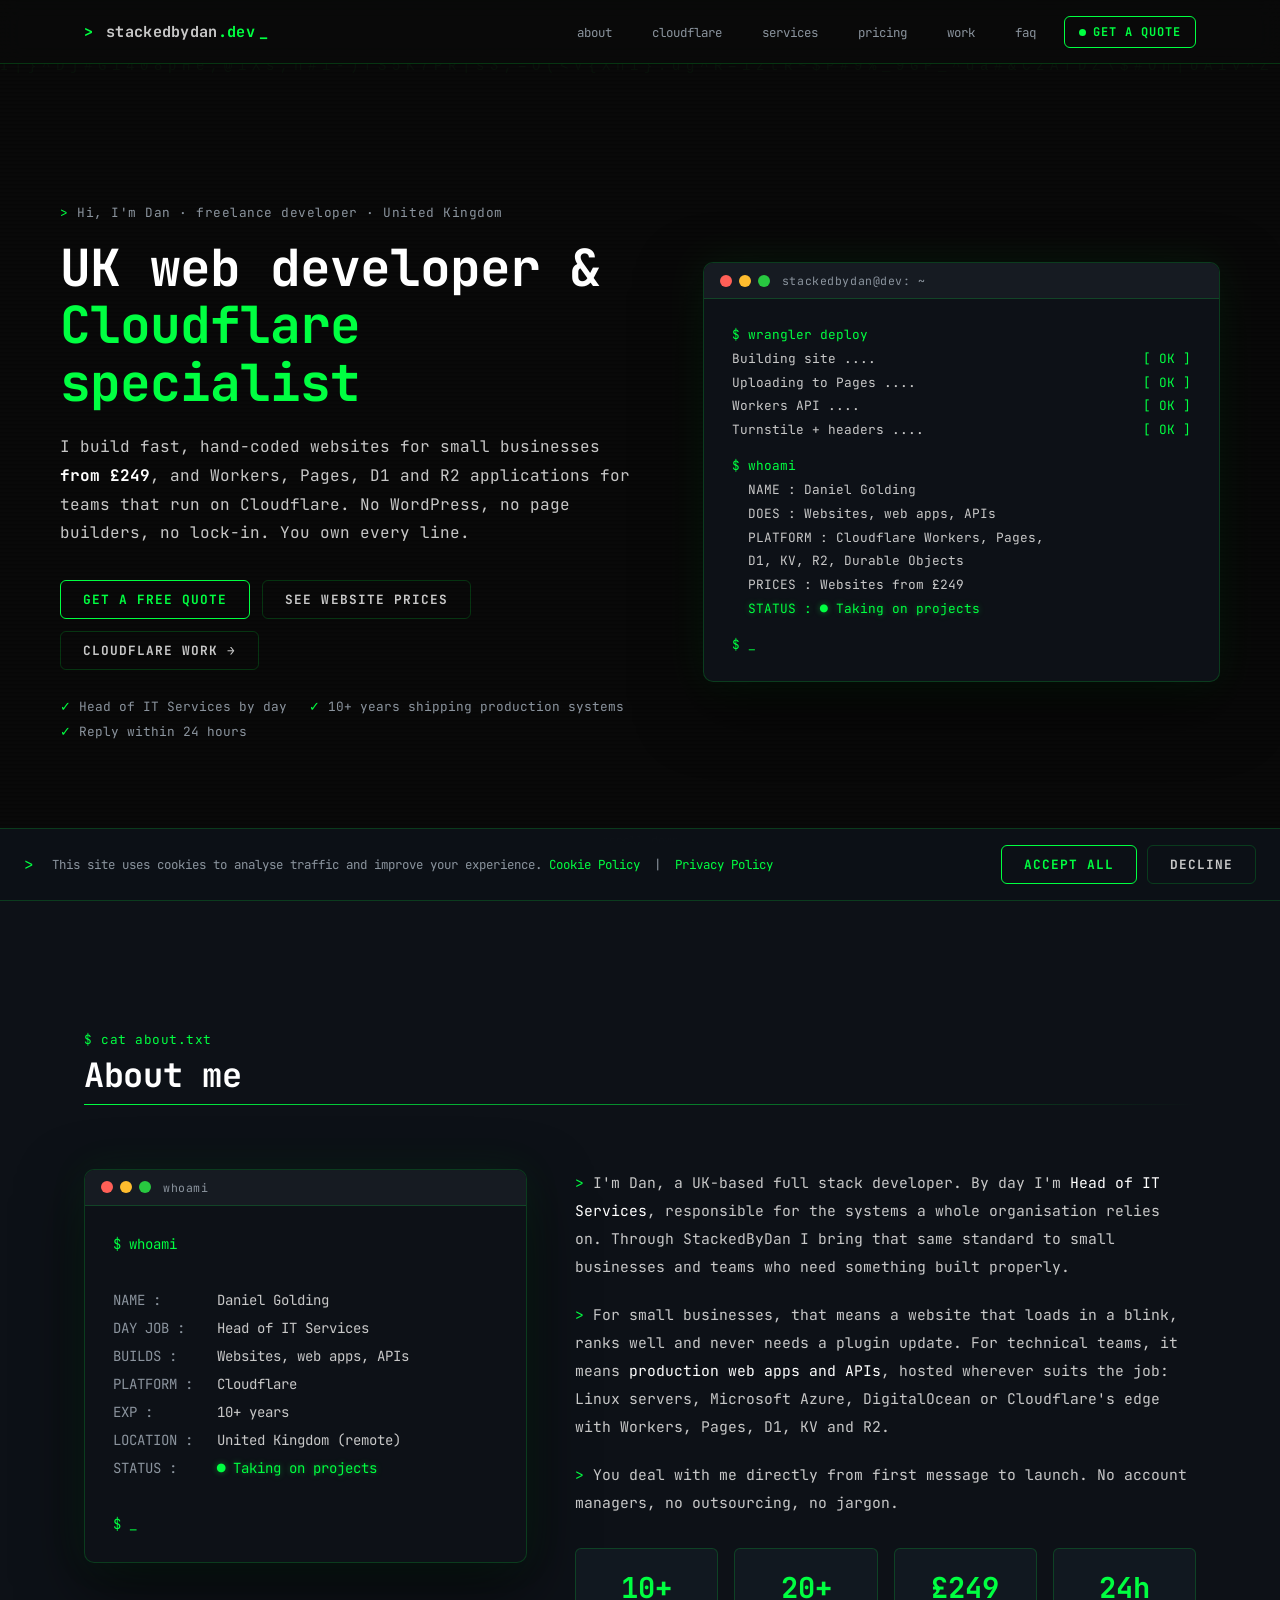
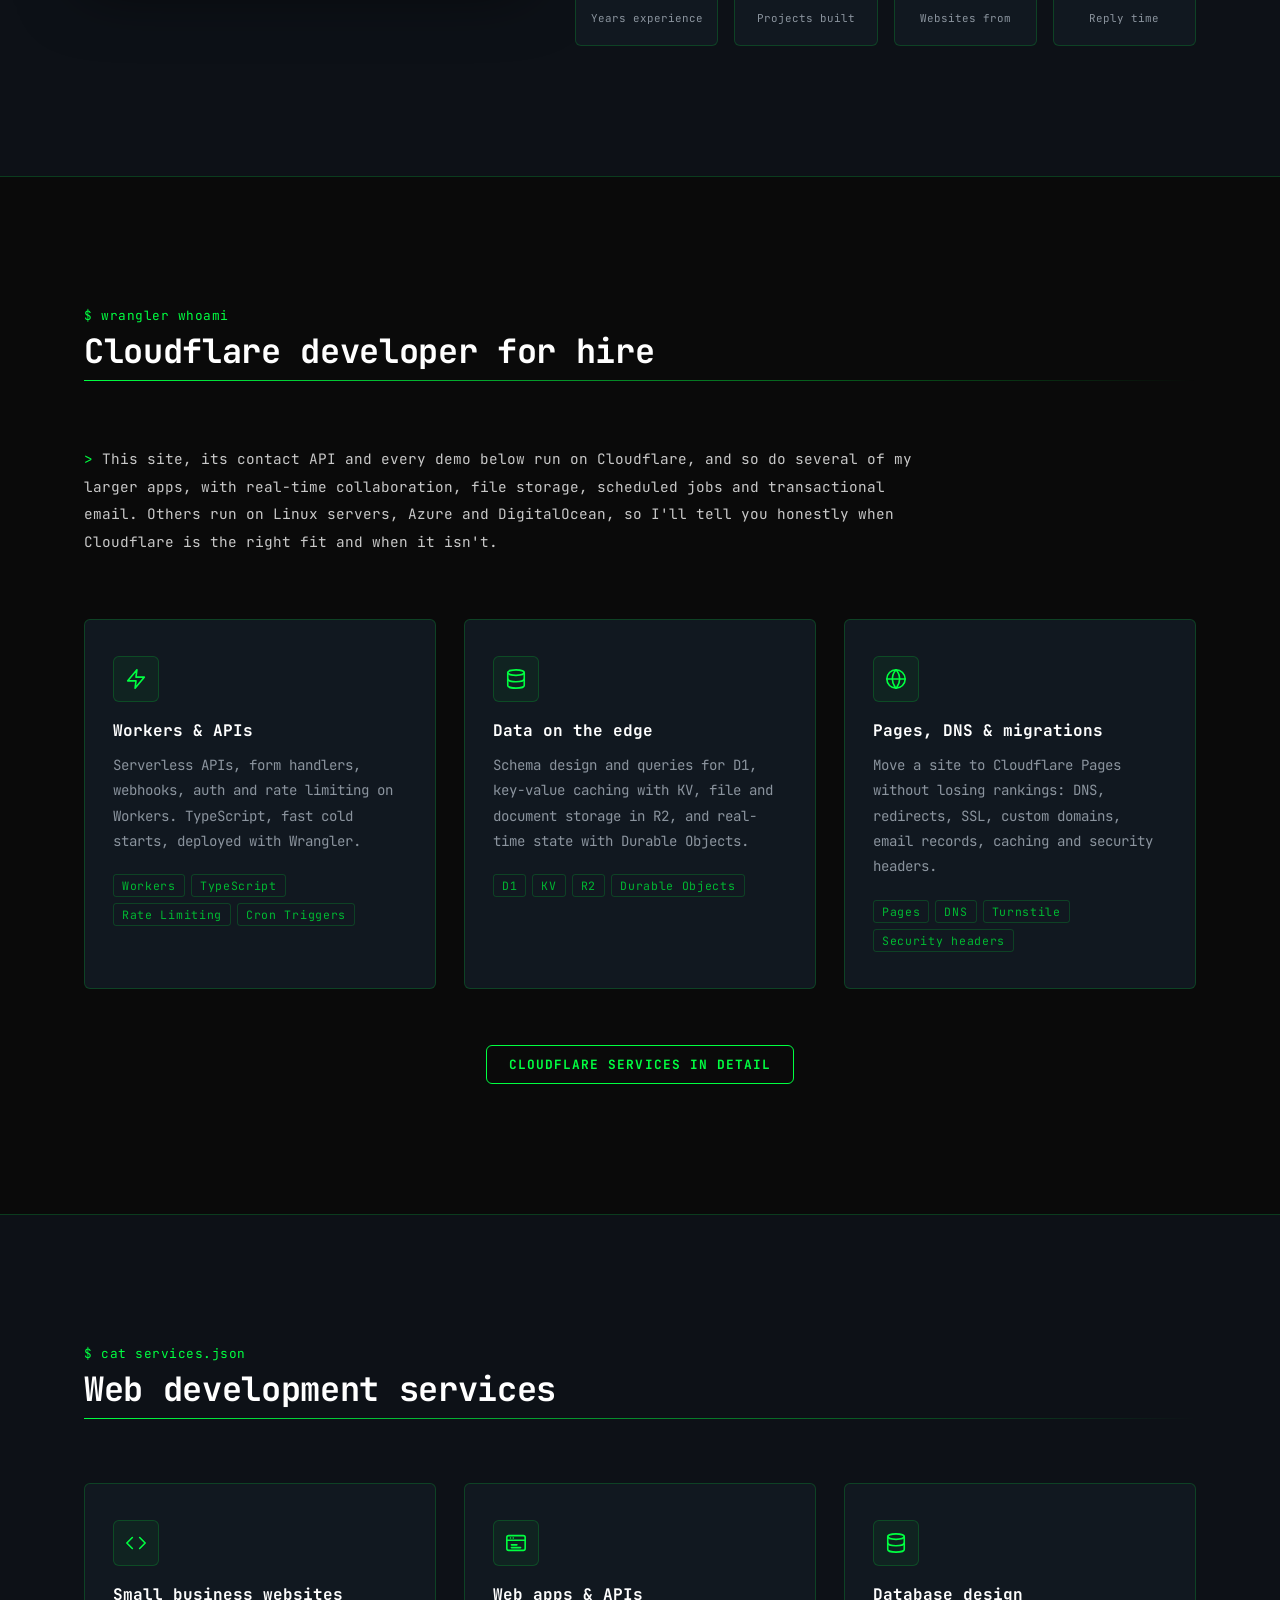
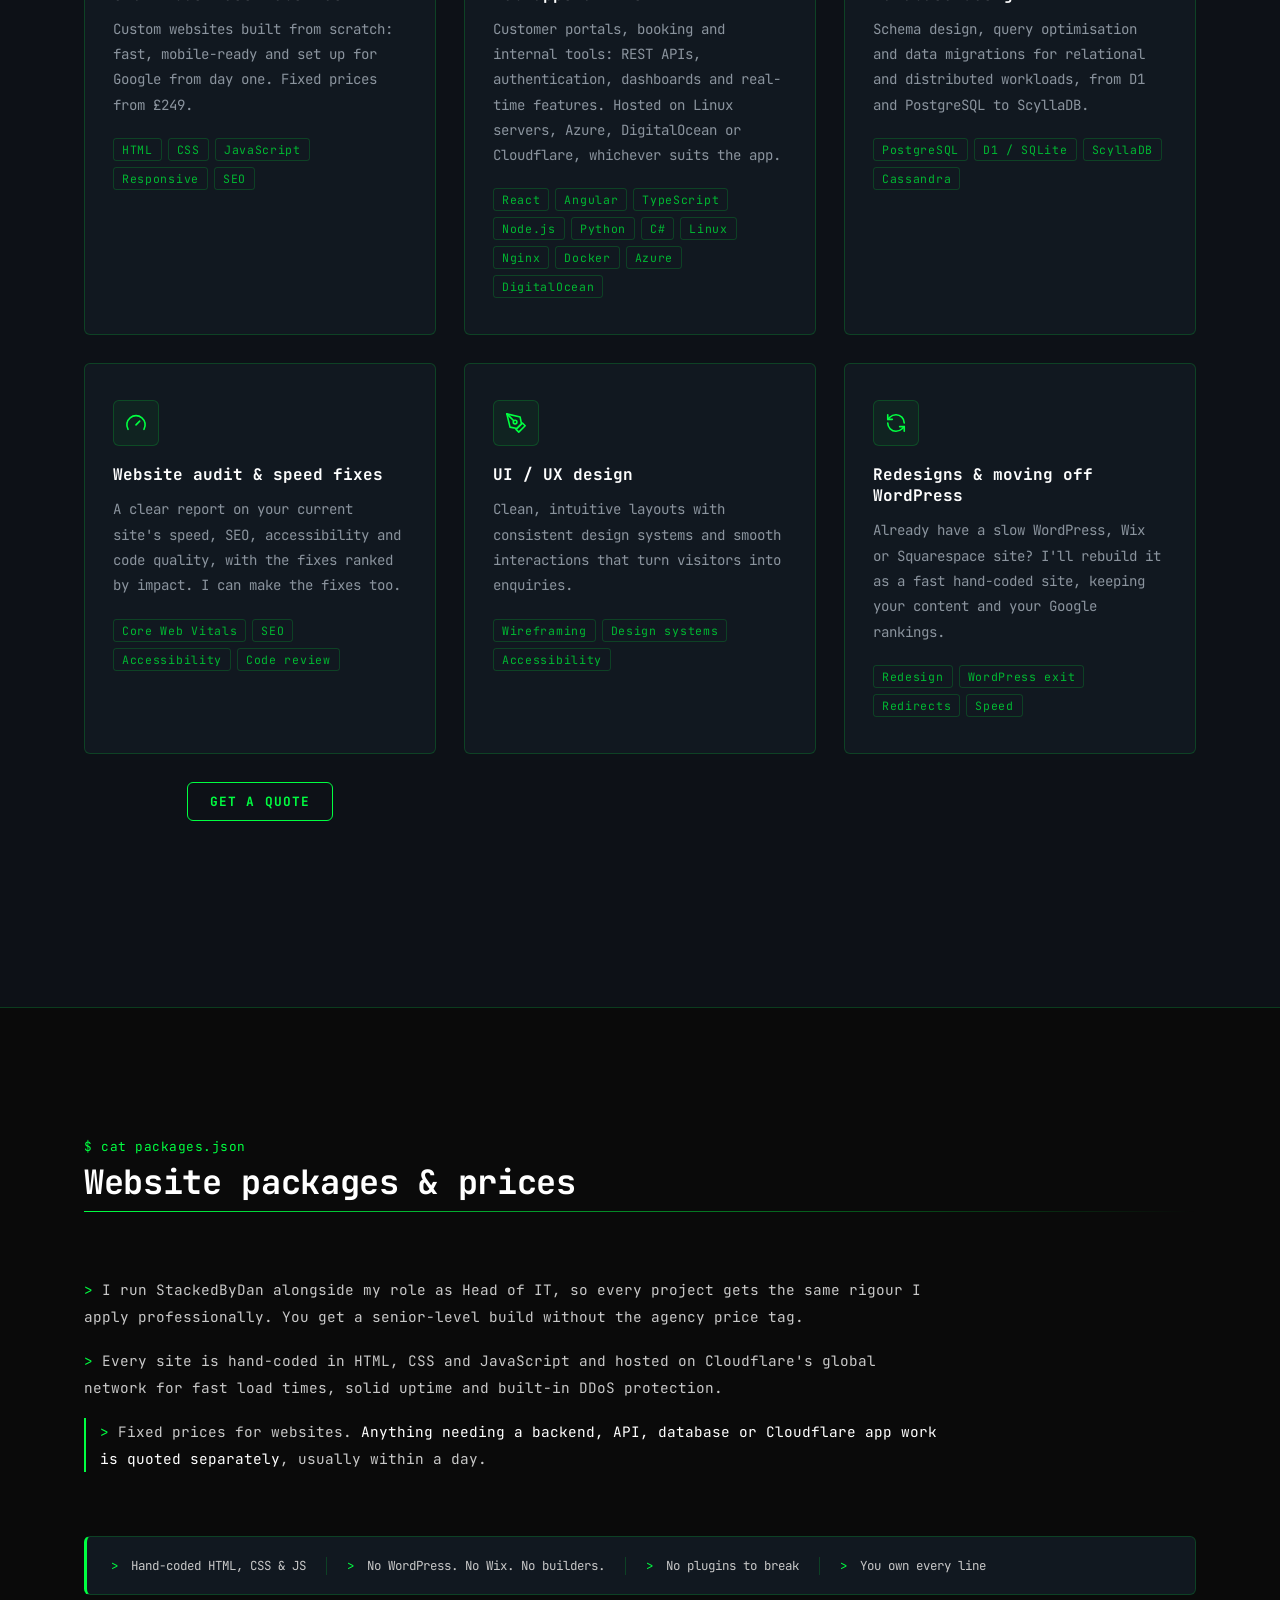
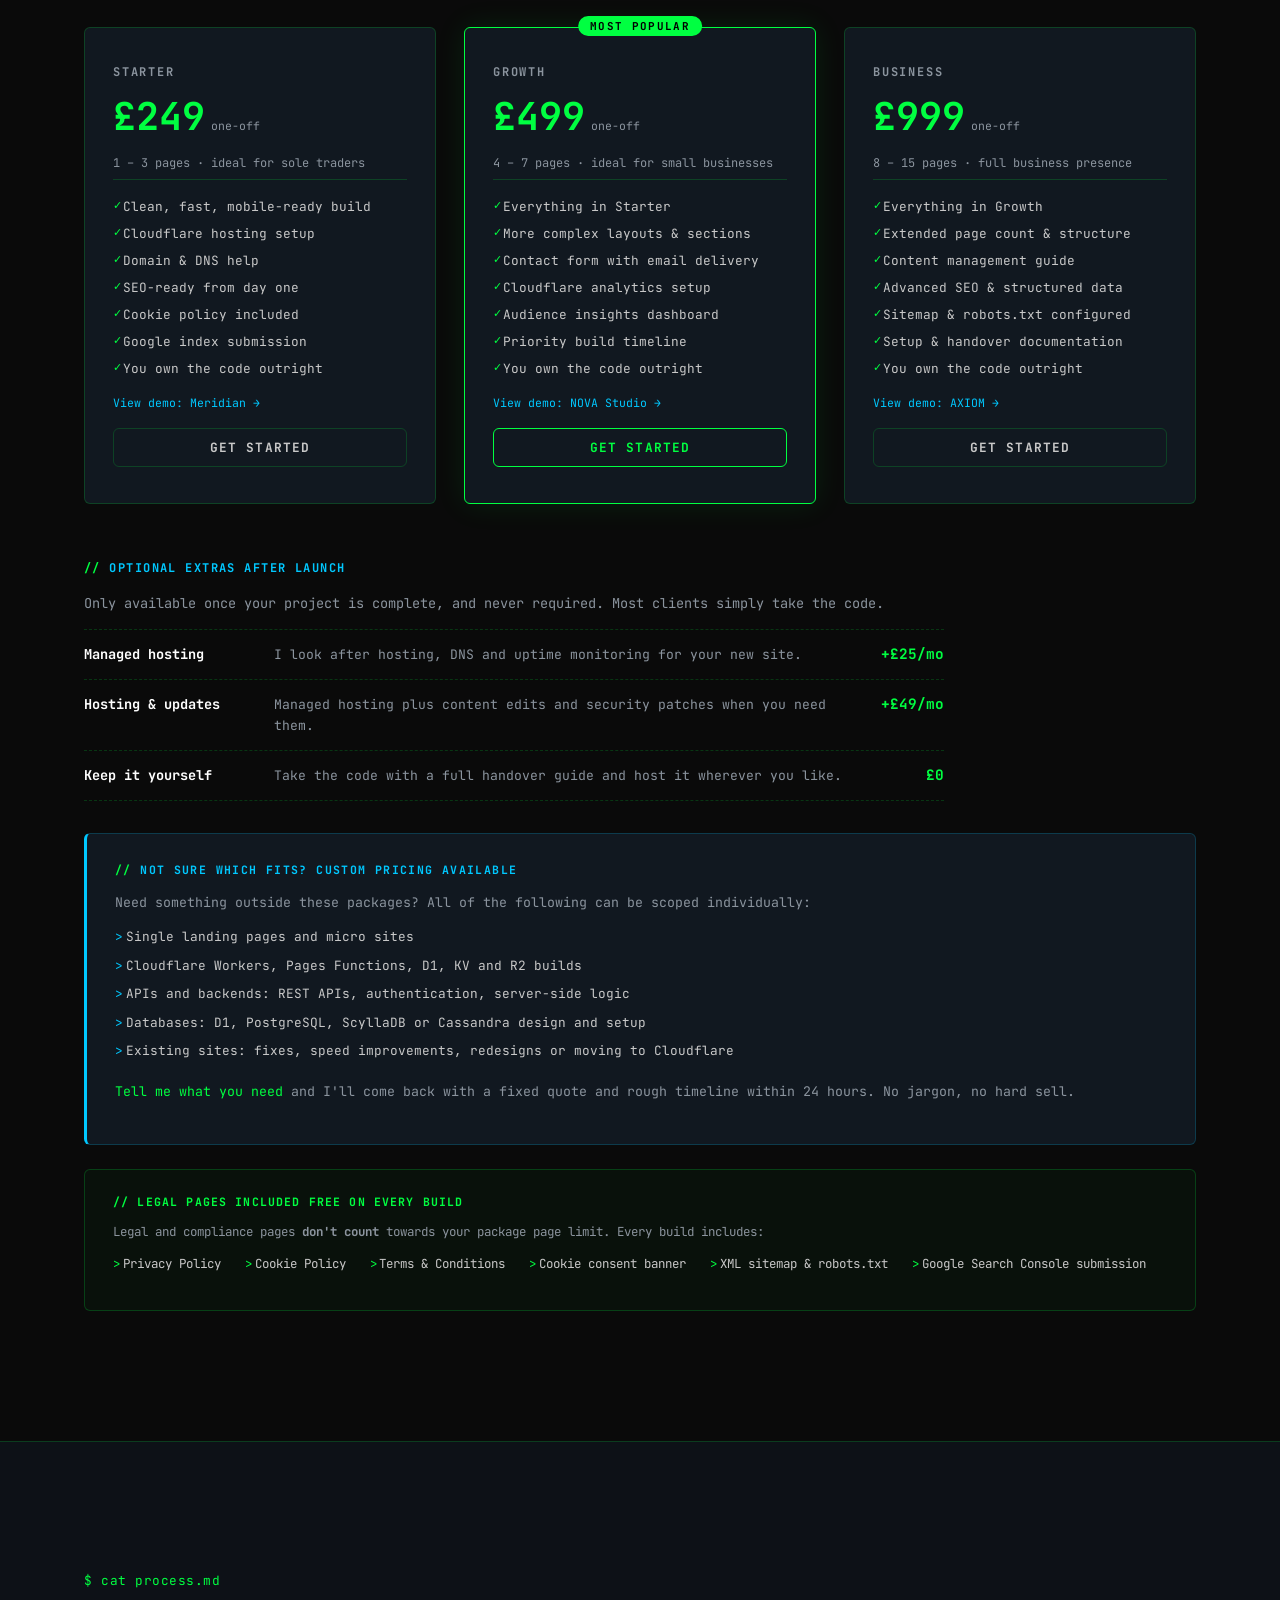
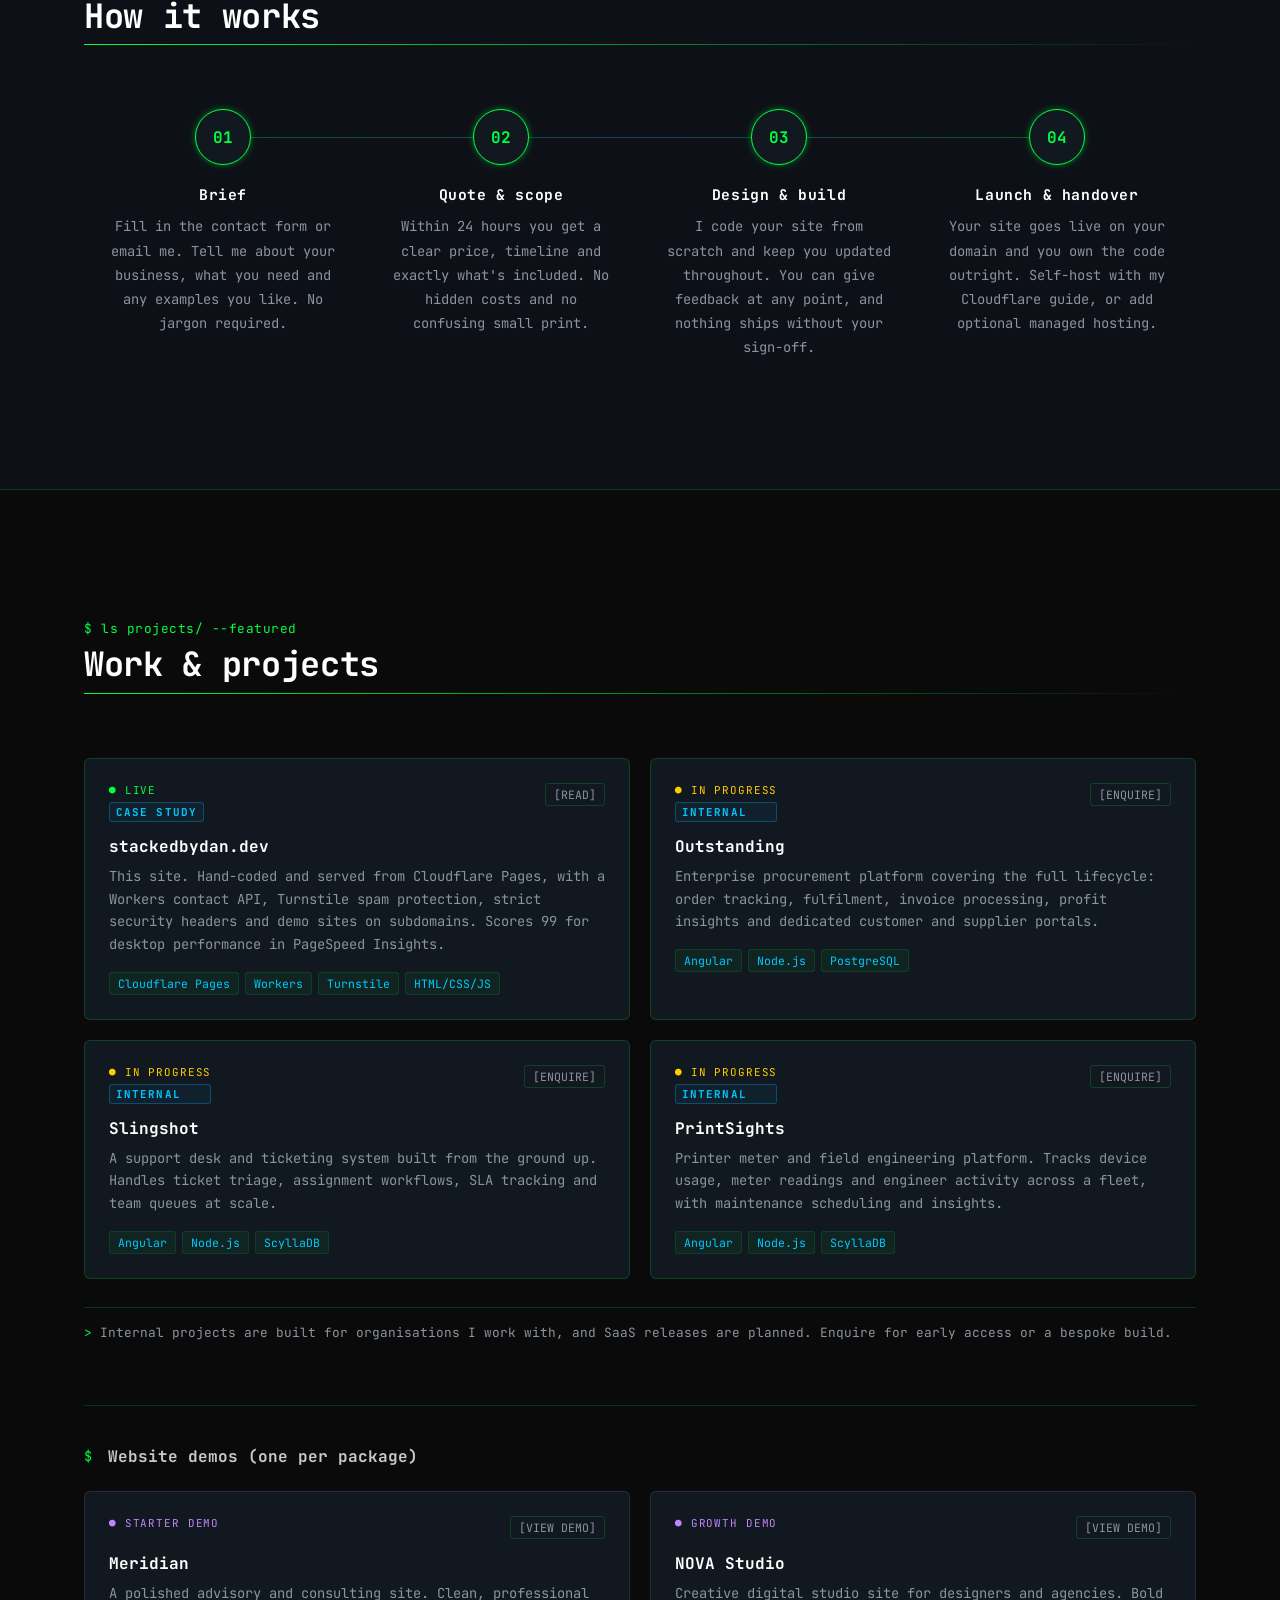
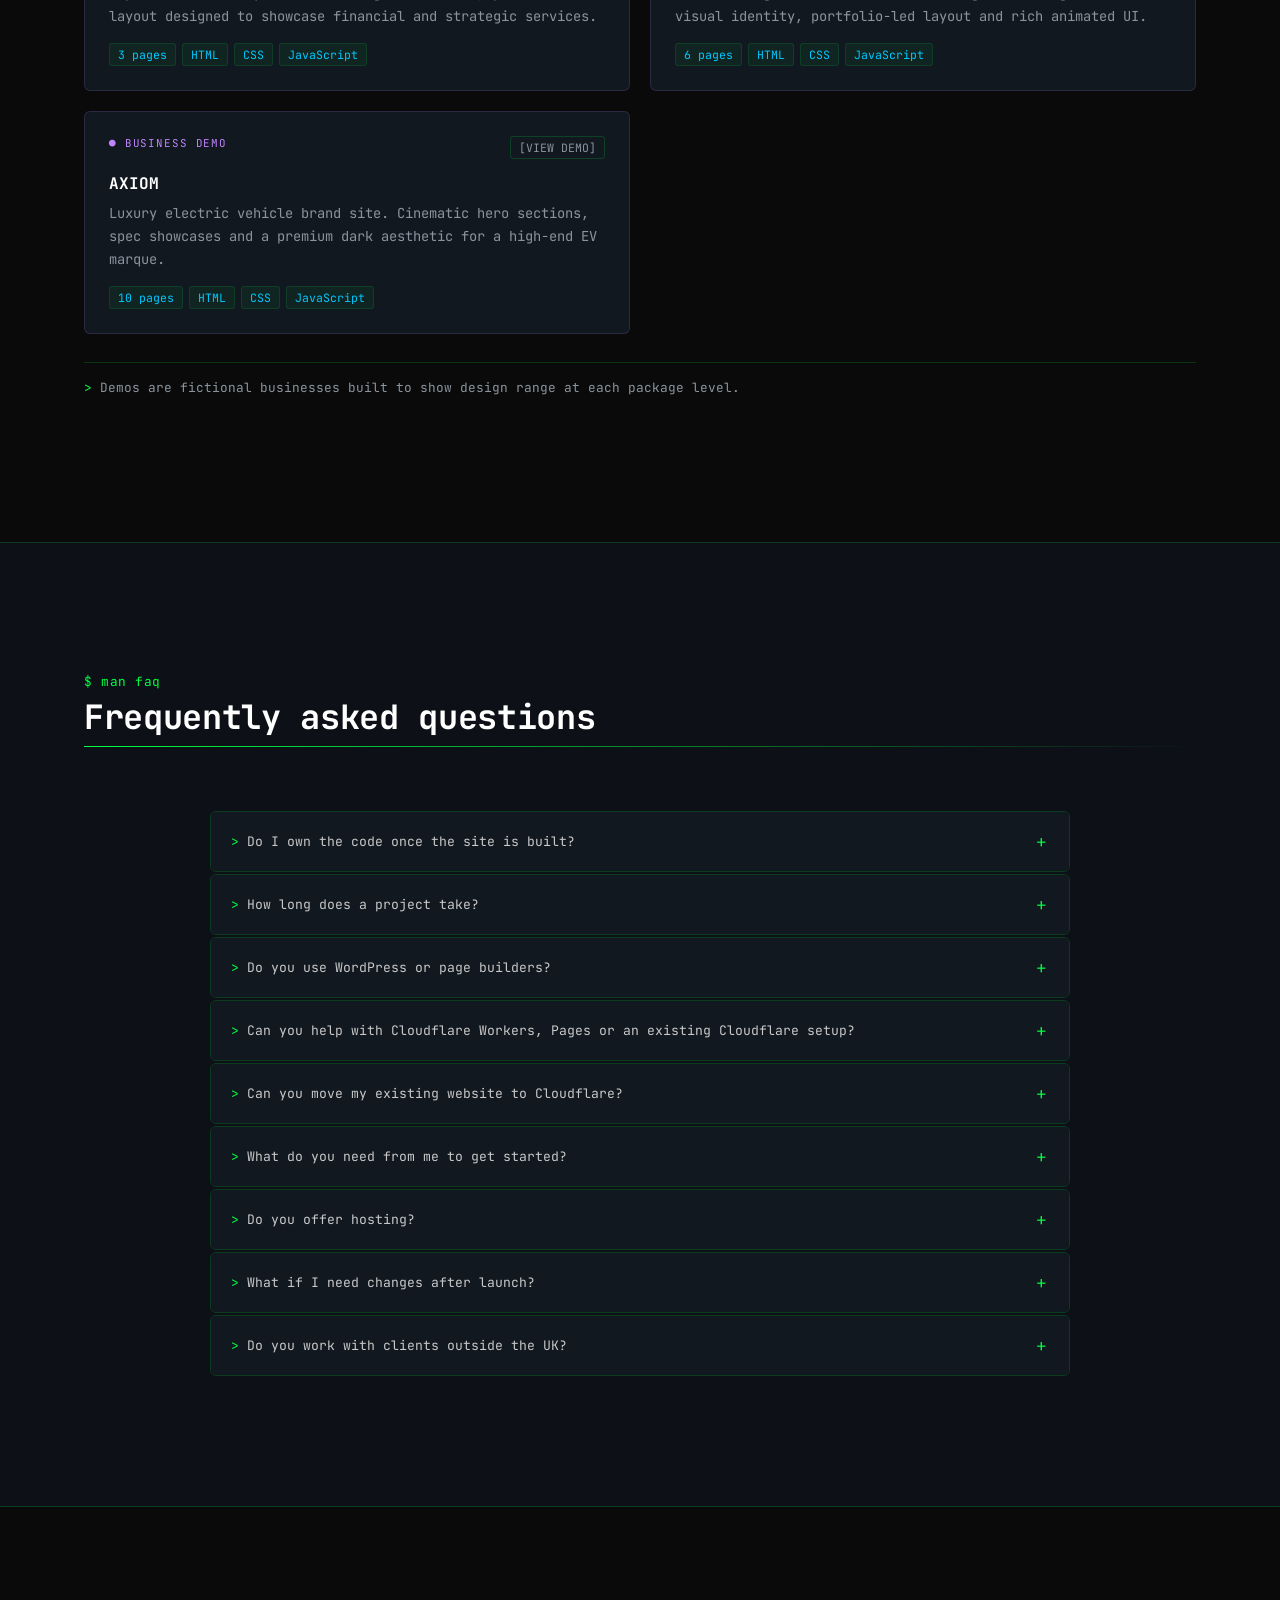
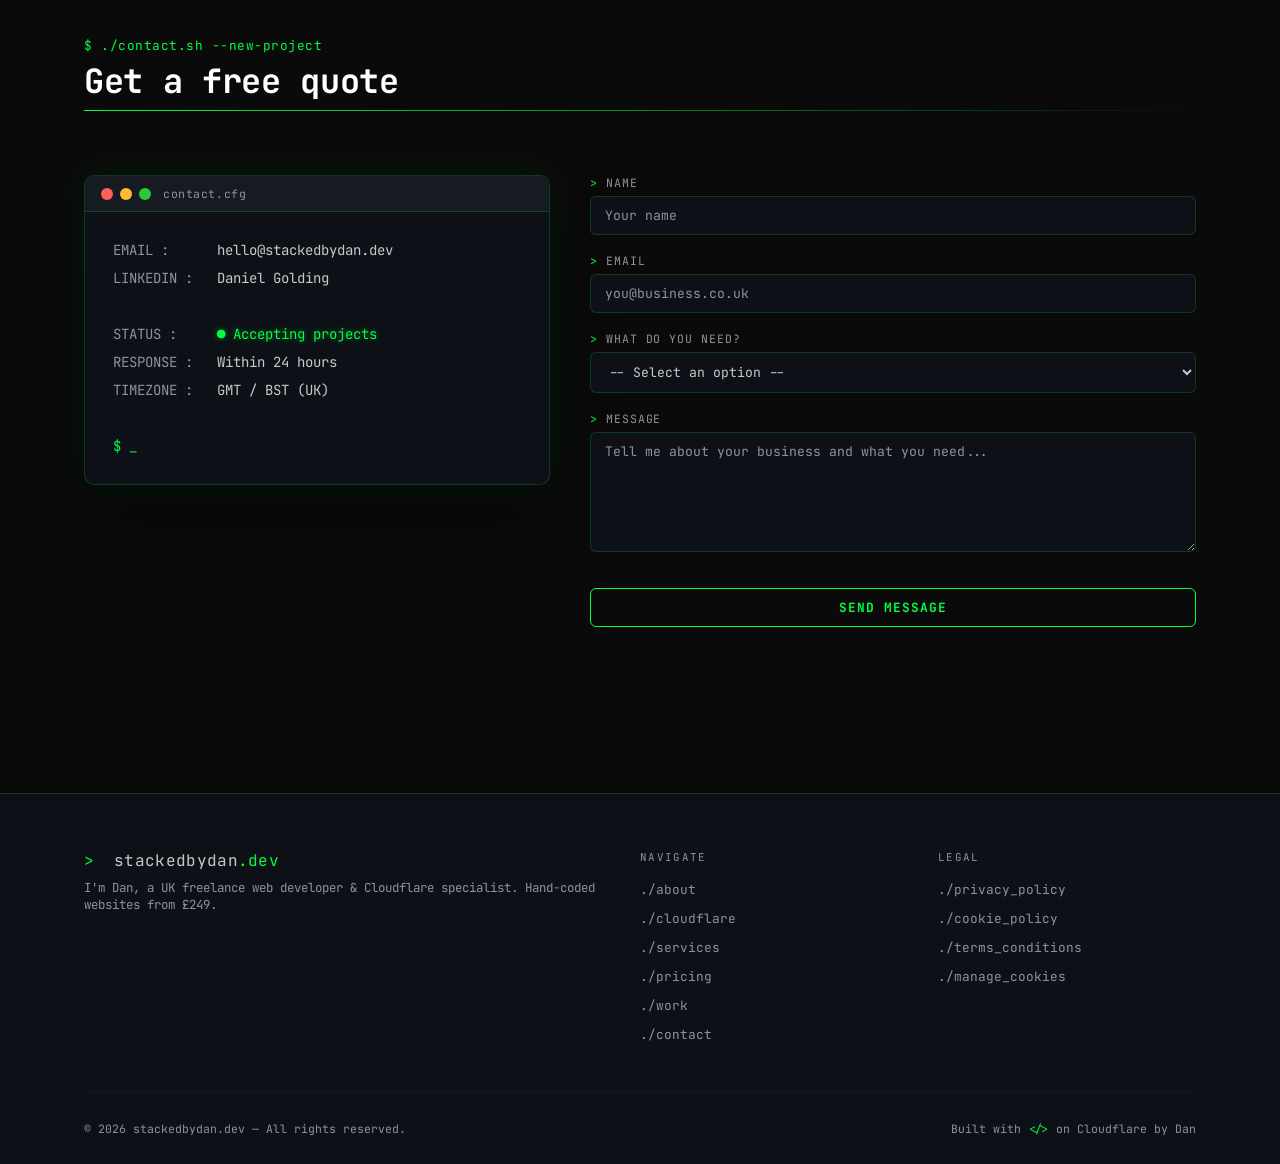
==== index.html @ bfc28b51 "Turn maintenance/support into optional post-launch extras - Remove Maintenance & support service car" ====
<!DOCTYPE html>
<html lang="en-GB">
<head>
  <meta charset="UTF-8" />
  <meta name="viewport" content="width=device-width, initial-scale=1.0" />

  <!-- Primary SEO -->
  <title>UK Web Developer &amp; Cloudflare Specialist | StackedByDan</title>
  <meta name="description" content="I build fast, hand-coded websites for UK small businesses from £249, plus Cloudflare Workers, Pages, D1 and R2 apps for teams. Free quote within 24 hours." />
  <meta name="author" content="Daniel Golding" />
  <meta name="robots" content="index, follow, max-snippet:-1, max-image-preview:large, max-video-preview:-1" />
  <meta name="theme-color" content="#0a0a0a" />
  <link rel="canonical" href="https://stackedbydan.dev/" />
  <link rel="alternate" type="text/plain" title="LLM summary" href="https://stackedbydan.dev/llms.txt" />

  <!-- Open Graph -->
  <meta property="og:type"        content="website" />
  <meta property="og:url"         content="https://stackedbydan.dev/" />
  <meta property="og:site_name"   content="StackedByDan" />
  <meta property="og:locale"      content="en_GB" />
  <meta property="og:title"       content="UK Web Developer &amp; Cloudflare Specialist | StackedByDan" />
  <meta property="og:description" content="Fast, hand-coded websites for UK small businesses from £249, plus Cloudflare Workers, Pages, D1 and R2 builds. No WordPress, no lock-in." />
  <meta property="og:image"        content="https://stackedbydan.dev/assets/og-image.png" />
  <meta property="og:image:alt"    content="StackedByDan: UK web developer and Cloudflare specialist, websites from £249" />
  <meta property="og:image:width"  content="1200" />
  <meta property="og:image:height" content="630" />

  <!-- Twitter Card -->
  <meta name="twitter:card"        content="summary_large_image" />
  <meta name="twitter:title"       content="UK Web Developer &amp; Cloudflare Specialist | StackedByDan" />
  <meta name="twitter:description" content="Fast, hand-coded websites for UK small businesses from £249, plus Cloudflare Workers, Pages, D1 and R2 builds. No WordPress, no lock-in." />
  <meta name="twitter:image"       content="https://stackedbydan.dev/assets/og-image.png" />

  <!-- Favicons -->
  <link rel="icon"             type="image/svg+xml" href="/favicon.svg" sizes="any" />
  <link rel="icon"             type="image/png"     href="/favicon-96x96.png" sizes="96x96" />
  <link rel="apple-touch-icon" sizes="180x180"      href="/apple-touch-icon.png" />
  <link rel="manifest"                              href="/site.webmanifest" />

  <!-- JSON-LD Structured Data -->
  <script type="application/ld+json">
  {
    "@context": "https://schema.org",
    "@graph": [
      {
        "@type": "WebSite",
        "@id": "https://stackedbydan.dev/#website",
        "url": "https://stackedbydan.dev/",
        "name": "StackedByDan",
        "description": "UK freelance web developer and Cloudflare specialist: hand-coded websites for small businesses and Cloudflare Workers, Pages, D1 and R2 builds.",
        "inLanguage": "en-GB",
        "publisher": { "@id": "https://stackedbydan.dev/#person" }
      },
      {
        "@type": "Person",
        "@id": "https://stackedbydan.dev/#person",
        "name": "Daniel Golding",
        "alternateName": "Dan",
        "url": "https://stackedbydan.dev/",
        "image": "https://stackedbydan.dev/assets/web-app-manifest-512x512.png",
        "email": "mailto:hello@stackedbydan.dev",
        "jobTitle": "Freelance Web Developer & Cloudflare Specialist",
        "description": "UK-based full stack developer and Head of IT Services with 10+ years of experience. Builds hand-coded websites for small businesses, and web applications and APIs hosted on Linux servers, Microsoft Azure, DigitalOcean and Cloudflare Workers and Pages.",
        "knowsAbout": ["Cloudflare", "Cloudflare Workers", "Cloudflare Pages", "Cloudflare D1", "Cloudflare R2", "Cloudflare KV", "Cloudflare Durable Objects", "Cloudflare Turnstile", "Cloudflare DNS", "Serverless", "Edge computing", "HTML", "CSS", "JavaScript", "TypeScript", "React", "Angular", "Node.js", "Python", "C#", "PostgreSQL", "ScyllaDB", "Apache Cassandra", "Linux", "Nginx", "Docker", "Microsoft Azure", "DigitalOcean", "Web Development", "Technical SEO", "Web Performance"],
        "worksFor": { "@id": "https://stackedbydan.dev/#service" },
        "nationality": { "@type": "Country", "name": "United Kingdom" },
        "sameAs": [
          "https://www.linkedin.com/in/daniel-golding-a83b89208/"
        ]
      },
      {
        "@type": "ProfessionalService",
        "@id": "https://stackedbydan.dev/#service",
        "name": "StackedByDan",
        "alternateName": "StackedByDan Web Development",
        "url": "https://stackedbydan.dev/",
        "logo": "https://stackedbydan.dev/assets/web-app-manifest-512x512.png",
        "image": "https://stackedbydan.dev/assets/og-image.png",
        "email": "hello@stackedbydan.dev",
        "priceRange": "£249-£999",
        "currenciesAccepted": "GBP",
        "description": "Freelance web development and Cloudflare engineering. Hand-coded, fast, mobile-ready websites for UK small businesses and sole traders, plus Cloudflare Workers, Pages, D1, KV and R2 applications, migrations and security setup.",
        "founder": { "@id": "https://stackedbydan.dev/#person" },
        "areaServed": [
          { "@type": "Country", "name": "United Kingdom" },
          { "@type": "Place", "name": "Europe" }
        ],
        "knowsAbout": ["Cloudflare Workers", "Cloudflare Pages", "Cloudflare D1", "Cloudflare R2", "Website design", "Technical SEO"],
        "hasOfferCatalog": {
          "@type": "OfferCatalog",
          "name": "Services",
          "itemListElement": [
            {
              "@type": "Offer",
              "name": "Starter Website Package",
              "description": "1 to 3 page hand-coded website. Mobile-ready, SEO-ready, hosted on Cloudflare. Ideal for sole traders.",
              "price": "249",
              "priceCurrency": "GBP"
            },
            {
              "@type": "Offer",
              "name": "Growth Website Package",
              "description": "4 to 7 page website with contact form, analytics setup and more complex layouts. Ideal for small businesses.",
              "price": "499",
              "priceCurrency": "GBP"
            },
            {
              "@type": "Offer",
              "name": "Business Website Package",
              "description": "8 to 15 page business website with advanced SEO, documentation and a handover guide.",
              "price": "999",
              "priceCurrency": "GBP"
            },
            {
              "@type": "Offer",
              "name": "Cloudflare development and consulting",
              "description": "Cloudflare Workers, Pages, D1, KV, R2 and Durable Objects builds, migrations to Cloudflare, DNS, Turnstile and security configuration. Fixed-price quotes per project.",
              "url": "https://stackedbydan.dev/cloudflare-developer"
            }
          ]
        }
      },
      {
        "@type": "FAQPage",
        "@id": "https://stackedbydan.dev/#faq",
        "mainEntity": [
          {
            "@type": "Question",
            "name": "Do I own the code once the site is built?",
            "acceptedAnswer": { "@type": "Answer", "text": "Yes. Once the project is paid for, all code belongs to you outright. No licensing fees, no lock-in. If you want to self-host, you get a step-by-step Cloudflare setup guide. If you'd rather not, I can host it for you as an optional extra once the project is complete." }
          },
          {
            "@type": "Question",
            "name": "How long does a project take?",
            "acceptedAnswer": { "@type": "Answer", "text": "A Starter site (1 to 3 pages) typically takes 5 to 7 days. A Growth build (4 to 7 pages) takes around 2 weeks. Business-tier and Cloudflare projects vary, and you get a realistic timeline in your quote before anything starts." }
          },
          {
            "@type": "Question",
            "name": "Do you use WordPress or page builders?",
            "acceptedAnswer": { "@type": "Answer", "text": "No. Every site is hand-coded in HTML, CSS and JavaScript. No WordPress, Wix, Squarespace or drag-and-drop builders. That means faster load times, cleaner code, better SEO and a site that is genuinely yours." }
          },
          {
            "@type": "Question",
            "name": "Can you help with Cloudflare Workers, Pages or an existing Cloudflare setup?",
            "acceptedAnswer": { "@type": "Answer", "text": "Yes. I build and maintain production apps on Cloudflare Workers and Pages using D1, KV, R2, Durable Objects, Cron Triggers, Turnstile and Email routing. I can build something new, fix or extend an existing Worker, move a site to Cloudflare, or tidy up DNS, caching and security rules." }
          },
          {
            "@type": "Question",
            "name": "Can you move my existing website to Cloudflare?",
            "acceptedAnswer": { "@type": "Answer", "text": "Yes. I can move static sites and rebuild WordPress or page-builder sites as fast hand-coded sites on Cloudflare Pages, including DNS changes, redirects so you keep your Google rankings, SSL and email records." }
          },
          {
            "@type": "Question",
            "name": "What do you need from me to get started?",
            "acceptedAnswer": { "@type": "Answer", "text": "A short description of your business, the pages you need, any copy or images you want to use, and ideally a couple of websites you like the look of. If you don't have copy or images ready, I can advise on that too." }
          },
          {
            "@type": "Question",
            "name": "Do you offer hosting?",
            "acceptedAnswer": { "@type": "Answer", "text": "Yes, as an optional extra once your site is finished. Sites are deployed on Cloudflare's global network, and I can look after hosting, DNS and uptime monitoring for a small monthly fee. You can also host it yourself using the deployment guide at no extra cost." }
          },
          {
            "@type": "Question",
            "name": "What if I need changes after launch?",
            "acceptedAnswer": { "@type": "Answer", "text": "Small tweaks in the first 14 days after launch are included. After that, changes are quoted individually, or you can add an optional monthly updates plan. Nothing happens without your approval first." }
          },
          {
            "@type": "Question",
            "name": "Do you work with clients outside the UK?",
            "acceptedAnswer": { "@type": "Answer", "text": "Yes. Everything is done remotely. I'm UK-based (GMT/BST), which makes communication straightforward with most of Europe and workable further afield. Payment in GBP is preferred but alternatives can be discussed." }
          }
        ]
      }
    ]
  }
  </script>

  <!-- Fonts: loaded without blocking first paint -->
  <link rel="preconnect" href="https://fonts.googleapis.com" />
  <link rel="preconnect" href="https://fonts.gstatic.com" crossorigin />
  <link rel="preload" as="style" href="https://fonts.googleapis.com/css2?family=JetBrains+Mono:wght@400;600;700&display=swap" onload="this.onload=null;this.rel='stylesheet'" />
  <noscript><link rel="stylesheet" href="https://fonts.googleapis.com/css2?family=JetBrains+Mono:wght@400;600;700&display=swap" /></noscript>

  <link rel="stylesheet" href="/css/style.css?v=20261013c" />

  <!-- Google tag (gtag.js), loaded after the page has rendered -->
  <script>
    window.dataLayer = window.dataLayer || [];
    function gtag(){dataLayer.push(arguments);}
    var consent = 'denied';
    try { consent = localStorage.getItem('cookie-consent') === 'accepted' ? 'granted' : 'denied'; } catch (e) {}
    gtag('consent', 'default', {
      'analytics_storage': consent,
      'ad_storage': 'denied',
      'ad_user_data': 'denied',
      'ad_personalization': 'denied'
    });
    gtag('js', new Date());
    gtag('config', 'G-F1EDPQS4Q8');
    window.addEventListener('load', function () {
      setTimeout(function () {
        var s = document.createElement('script');
        s.async = true;
        s.src = 'https://www.googletagmanager.com/gtag/js?id=G-F1EDPQS4Q8';
        document.head.appendChild(s);
      }, 1500);
    });
  </script>
</head>
<body>

  <!-- Skip to main content -->
  <a href="#main-content" class="skip-link">Skip to main content</a>

  <!-- Scroll Progress Bar -->
  <div id="scroll-progress" aria-hidden="true"></div>

  <!-- CRT Scanline Overlay -->
  <div class="crt-overlay" aria-hidden="true"></div>

  <!-- Matrix rain background -->
  <canvas id="matrix-canvas" aria-hidden="true"></canvas>

  <!-- ── Cookie Consent ──────────────────────────────────────── -->
  <div id="cookie-banner" class="cookie-banner" role="dialog" aria-label="Cookie consent">
    <div class="cookie-content">
      <span class="prompt" aria-hidden="true">&gt;&nbsp;</span>
      <p>This site uses cookies to analyse traffic and improve your experience.
        <a href="/cookie-policy">Cookie Policy</a> &nbsp;|&nbsp;
        <a href="/privacy-policy">Privacy Policy</a>
      </p>
    </div>
    <div class="cookie-actions">
      <button id="accept-cookies"  class="btn btn-primary">Accept all</button>
      <button id="decline-cookies" class="btn btn-ghost">Decline</button>
    </div>
  </div>

  <!-- ── Navigation ──────────────────────────────────────────── -->
  <nav id="navbar" aria-label="Main navigation">
    <div class="nav-container">
      <a href="/" class="nav-logo">
        <span class="prompt" aria-hidden="true">&gt;&nbsp;</span>
        <span class="logo-text">stackedbydan<span class="accent">.dev</span></span>
        <span class="cursor-blink" aria-hidden="true">_</span>
      </a>

      <button class="nav-toggle" id="nav-toggle" aria-label="Toggle navigation" aria-expanded="false" aria-controls="nav-links">
        <span></span><span></span><span></span>
      </button>

      <ul class="nav-links" id="nav-links">
        <li><a href="#about"      class="nav-link"><span class="prompt" aria-hidden="true">~/</span>about</a></li>
        <li><a href="#cloudflare" class="nav-link"><span class="prompt" aria-hidden="true">~/</span>cloudflare</a></li>
        <li><a href="#services"   class="nav-link"><span class="prompt" aria-hidden="true">~/</span>services</a></li>
        <li><a href="#packages"   class="nav-link"><span class="prompt" aria-hidden="true">~/</span>pricing</a></li>
        <li><a href="#portfolio"  class="nav-link"><span class="prompt" aria-hidden="true">~/</span>work</a></li>
        <li><a href="#faq"        class="nav-link"><span class="prompt" aria-hidden="true">~/</span>faq</a></li>
        <li><a href="#contact"    class="btn btn-primary nav-cta"><span class="pulse-dot" aria-hidden="true"></span>Get a quote</a></li>
      </ul>
    </div>
  </nav>

  <main id="main-content">

    <!-- ── HERO ──────────────────────────────────────────────── -->
    <section id="hero" aria-labelledby="hero-heading">
      <div class="hero-container">
        <div class="hero-intro">
          <p class="hero-eyebrow"><span class="prompt" aria-hidden="true">&gt;&nbsp;</span>Hi, I'm Dan &middot; freelance developer &middot; United Kingdom</p>
          <h1 id="hero-heading" class="hero-title">UK web developer &amp; <span class="accent">Cloudflare specialist</span></h1>
          <p class="hero-sub">I build fast, hand-coded websites for small businesses <strong>from £249</strong>, and Workers, Pages, D1 and R2 applications for teams that run on Cloudflare. No WordPress, no page builders, no lock-in. You own every line.</p>
          <div class="hero-cta">
            <a href="#contact" class="btn btn-primary">Get a free quote</a>
            <a href="#packages" class="btn btn-ghost">See website prices</a>
            <a href="/cloudflare-developer" class="btn btn-ghost">Cloudflare work &rarr;</a>
          </div>
          <ul class="hero-proof">
            <li><span class="accent">&#10003;</span> Head of IT Services by day</li>
            <li><span class="accent">&#10003;</span> 10+ years shipping production systems</li>
            <li><span class="accent">&#10003;</span> Reply within 24 hours</li>
          </ul>
        </div>

        <div class="terminal-window hero-terminal" aria-hidden="true">
          <div class="terminal-titlebar">
            <div class="terminal-dots">
              <span class="dot red"></span>
              <span class="dot yellow"></span>
              <span class="dot green"></span>
            </div>
            <span class="terminal-title">stackedbydan@dev: ~</span>
          </div>
          <div class="terminal-body" id="terminal-output"></div>
        </div>
      </div>
      <div class="scroll-indicator" aria-hidden="true">
        <span>scroll down</span>
        <div class="scroll-arrow">&darr;</div>
      </div>
    </section>

    <!-- ── ABOUT ─────────────────────────────────────────────── -->
    <section id="about" aria-labelledby="about-heading">
      <div class="container">
        <div class="section-header">
          <span class="section-cmd" aria-hidden="true">$ cat about.txt</span>
          <h2 class="section-title" id="about-heading">About me</h2>
        </div>

        <div class="about-grid">
          <div class="about-terminal reveal">
            <div class="terminal-window">
              <div class="terminal-titlebar">
                <div class="terminal-dots" aria-hidden="true">
                  <span class="dot red"></span>
                  <span class="dot yellow"></span>
                  <span class="dot green"></span>
                </div>
                <span class="terminal-title">whoami</span>
              </div>
              <div class="terminal-body">
                <div class="t-cmd" aria-hidden="true">$ whoami</div>
                <br />
                <div class="output-row"><span class="key">NAME     :</span><span class="value">Daniel Golding</span></div>
                <div class="output-row"><span class="key">DAY JOB  :</span><span class="value">Head of IT Services</span></div>
                <div class="output-row"><span class="key">BUILDS   :</span><span class="value">Websites, web apps, APIs</span></div>
                <div class="output-row"><span class="key">PLATFORM :</span><span class="value">Cloudflare</span></div>
                <div class="output-row"><span class="key">EXP      :</span><span class="value">10+ years</span></div>
                <div class="output-row"><span class="key">LOCATION :</span><span class="value">United Kingdom (remote)</span></div>
                <div class="output-row"><span class="key">STATUS   :</span><span class="green-text">&#9679; Taking on projects</span></div>
                <br />
                <div class="t-cursor" aria-hidden="true">$&nbsp;<span class="cursor-blink">_</span></div>
              </div>
            </div>
          </div>

          <div class="about-content">
            <div class="about-text reveal">
              <p><span class="accent">&gt;</span> I'm Dan, a UK-based full stack developer. By day I'm <span class="highlight">Head of IT Services</span>, responsible for the systems a whole organisation relies on. Through StackedByDan I bring that same standard to small businesses and teams who need something built properly.</p>
              <p><span class="accent">&gt;</span> For small businesses, that means a website that loads in a blink, ranks well and never needs a plugin update. For technical teams, it means <span class="highlight">production web apps and APIs</span>, hosted wherever suits the job: Linux servers, Microsoft Azure, DigitalOcean or Cloudflare's edge with Workers, Pages, D1, KV and R2.</p>
              <p><span class="accent">&gt;</span> You deal with me directly from first message to launch. No account managers, no outsourcing, no jargon.</p>
            </div>
            <div class="about-stats">
              <div class="stat-card reveal"><span class="stat-number">10<span class="accent">+</span></span><span class="stat-label">Years experience</span></div>
              <div class="stat-card reveal"><span class="stat-number">20<span class="accent">+</span></span><span class="stat-label">Projects built</span></div>
              <div class="stat-card reveal"><span class="stat-number">£249</span><span class="stat-label">Websites from</span></div>
              <div class="stat-card reveal"><span class="stat-number">24h</span><span class="stat-label">Reply time</span></div>
            </div>
          </div>
        </div>
      </div>
    </section>

    <!-- ── CLOUDFLARE ────────────────────────────────────────── -->
    <section id="cloudflare" aria-labelledby="cloudflare-heading">
      <div class="container">
        <div class="section-header">
          <span class="section-cmd" aria-hidden="true">$ wrangler whoami</span>
          <h2 class="section-title" id="cloudflare-heading">Cloudflare developer for hire</h2>
        </div>

        <div class="packages-intro reveal">
          <p><span class="accent">&gt;</span> This site, its contact API and every demo below run on Cloudflare, and so do several of my larger apps, with real-time collaboration, file storage, scheduled jobs and transactional email. Others run on Linux servers, Azure and DigitalOcean, so I'll tell you honestly when Cloudflare is the right fit and when it isn't.</p>
        </div>

        <div class="services-grid">
          <div class="service-card reveal">
            <div class="service-icon" aria-hidden="true"><svg viewBox="0 0 24 24" width="22" height="22" fill="none" stroke="currentColor" stroke-width="1.75" stroke-linecap="round" stroke-linejoin="round" focusable="false"><path d="M13 2 3 14h9l-1 8 10-12h-9l1-8z"/></svg></div>
            <h3 class="service-title">Workers &amp; APIs</h3>
            <p class="service-desc">Serverless APIs, form handlers, webhooks, auth and rate limiting on Workers. TypeScript, fast cold starts, deployed with Wrangler.</p>
            <ul class="service-tags"><li>Workers</li><li>TypeScript</li><li>Rate Limiting</li><li>Cron Triggers</li></ul>
          </div>
          <div class="service-card reveal">
            <div class="service-icon" aria-hidden="true"><svg viewBox="0 0 24 24" width="22" height="22" fill="none" stroke="currentColor" stroke-width="1.75" stroke-linecap="round" stroke-linejoin="round" focusable="false"><ellipse cx="12" cy="5" rx="9" ry="3"/><path d="M3 5v14c0 1.66 4 3 9 3s9-1.34 9-3V5"/><path d="M3 12c0 1.66 4 3 9 3s9-1.34 9-3"/></svg></div>
            <h3 class="service-title">Data on the edge</h3>
            <p class="service-desc">Schema design and queries for D1, key-value caching with KV, file and document storage in R2, and real-time state with Durable Objects.</p>
            <ul class="service-tags"><li>D1</li><li>KV</li><li>R2</li><li>Durable Objects</li></ul>
          </div>
          <div class="service-card reveal">
            <div class="service-icon" aria-hidden="true"><svg viewBox="0 0 24 24" width="22" height="22" fill="none" stroke="currentColor" stroke-width="1.75" stroke-linecap="round" stroke-linejoin="round" focusable="false"><circle cx="12" cy="12" r="10"/><path d="M2 12h20"/><path d="M12 2a15.3 15.3 0 0 1 4 10 15.3 15.3 0 0 1-4 10 15.3 15.3 0 0 1-4-10 15.3 15.3 0 0 1 4-10z"/></svg></div>
            <h3 class="service-title">Pages, DNS &amp; migrations</h3>
            <p class="service-desc">Move a site to Cloudflare Pages without losing rankings: DNS, redirects, SSL, custom domains, email records, caching and security headers.</p>
            <ul class="service-tags"><li>Pages</li><li>DNS</li><li>Turnstile</li><li>Security headers</li></ul>
          </div>
        </div>

        <div class="services-cta">
          <a href="/cloudflare-developer" class="btn btn-primary">Cloudflare services in detail</a>
        </div>
      </div>
    </section>

    <!-- ── SERVICES ──────────────────────────────────────────── -->
    <section id="services" aria-labelledby="services-heading">
      <div class="container">
        <div class="section-header">
          <span class="section-cmd" aria-hidden="true">$ cat services.json</span>
          <h2 class="section-title" id="services-heading">Web development services</h2>
        </div>

        <div class="services-grid">
          <div class="service-card reveal">
            <div class="service-icon" aria-hidden="true"><svg viewBox="0 0 24 24" width="22" height="22" fill="none" stroke="currentColor" stroke-width="1.75" stroke-linecap="round" stroke-linejoin="round" focusable="false"><polyline points="16 18 22 12 16 6"/><polyline points="8 6 2 12 8 18"/></svg></div>
            <h3 class="service-title">Small business websites</h3>
            <p class="service-desc">Custom websites built from scratch: fast, mobile-ready and set up for Google from day one. Fixed prices from £249.</p>
            <ul class="service-tags"><li>HTML</li><li>CSS</li><li>JavaScript</li><li>Responsive</li><li>SEO</li></ul>
          </div>
          <div class="service-card reveal">
            <div class="service-icon" aria-hidden="true"><svg viewBox="0 0 24 24" width="22" height="22" fill="none" stroke="currentColor" stroke-width="1.75" stroke-linecap="round" stroke-linejoin="round" focusable="false"><rect x="2" y="4" width="20" height="16" rx="2"/><path d="M2 9h20"/><path d="M6 6.5h.01"/><path d="M9 6.5h.01"/><path d="M7 14h6"/><path d="M7 17h10"/></svg></div>
            <h3 class="service-title">Web apps &amp; APIs</h3>
            <p class="service-desc">Customer portals, booking and internal tools: REST APIs, authentication, dashboards and real-time features. Hosted on Linux servers, Azure, DigitalOcean or Cloudflare, whichever suits the app.</p>
            <ul class="service-tags"><li>React</li><li>Angular</li><li>TypeScript</li><li>Node.js</li><li>Python</li><li>C#</li><li>Linux</li><li>Nginx</li><li>Docker</li><li>Azure</li><li>DigitalOcean</li></ul>
          </div>
          <div class="service-card reveal">
            <div class="service-icon" aria-hidden="true"><svg viewBox="0 0 24 24" width="22" height="22" fill="none" stroke="currentColor" stroke-width="1.75" stroke-linecap="round" stroke-linejoin="round" focusable="false"><ellipse cx="12" cy="5" rx="9" ry="3"/><path d="M3 5v14c0 1.66 4 3 9 3s9-1.34 9-3V5"/><path d="M3 12c0 1.66 4 3 9 3s9-1.34 9-3"/></svg></div>
            <h3 class="service-title">Database design</h3>
            <p class="service-desc">Schema design, query optimisation and data migrations for relational and distributed workloads, from D1 and PostgreSQL to ScyllaDB.</p>
            <ul class="service-tags"><li>PostgreSQL</li><li>D1 / SQLite</li><li>ScyllaDB</li><li>Cassandra</li></ul>
          </div>
          <div class="service-card reveal">
            <div class="service-icon" aria-hidden="true"><svg viewBox="0 0 24 24" width="22" height="22" fill="none" stroke="currentColor" stroke-width="1.75" stroke-linecap="round" stroke-linejoin="round" focusable="false"><path d="m12 14 4-4"/><path d="M3.34 19a10 10 0 1 1 17.32 0"/></svg></div>
            <h3 class="service-title">Website audit &amp; speed fixes</h3>
            <p class="service-desc">A clear report on your current site's speed, SEO, accessibility and code quality, with the fixes ranked by impact. I can make the fixes too.</p>
            <ul class="service-tags"><li>Core Web Vitals</li><li>SEO</li><li>Accessibility</li><li>Code review</li></ul>
          </div>
          <div class="service-card reveal">
            <div class="service-icon" aria-hidden="true"><svg viewBox="0 0 24 24" width="22" height="22" fill="none" stroke="currentColor" stroke-width="1.75" stroke-linecap="round" stroke-linejoin="round" focusable="false"><path d="m12 19 7-7 3 3-7 7-3-3z"/><path d="m18 13-1.5-7.5L2 2l3.5 14.5L13 18l5-5z"/><path d="m2 2 7.586 7.586"/><circle cx="11" cy="11" r="2"/></svg></div>
            <h3 class="service-title">UI / UX design</h3>
            <p class="service-desc">Clean, intuitive layouts with consistent design systems and smooth interactions that turn visitors into enquiries.</p>
            <ul class="service-tags"><li>Wireframing</li><li>Design systems</li><li>Accessibility</li></ul>
          </div>
          <div class="service-card reveal">
            <div class="service-icon" aria-hidden="true"><svg viewBox="0 0 24 24" width="22" height="22" fill="none" stroke="currentColor" stroke-width="1.75" stroke-linecap="round" stroke-linejoin="round" focusable="false"><path d="M21 12a9 9 0 0 0-9-9 9.75 9.75 0 0 0-6.74 2.74L3 8"/><path d="M3 3v5h5"/><path d="M3 12a9 9 0 0 0 9 9 9.75 9.75 0 0 0 6.74-2.74L21 16"/><path d="M16 16h5v5"/></svg></div>
            <h3 class="service-title">Redesigns &amp; moving off WordPress</h3>
            <p class="service-desc">Already have a slow WordPress, Wix or Squarespace site? I'll rebuild it as a fast hand-coded site, keeping your content and your Google rankings.</p>
            <ul class="service-tags"><li>Redesign</li><li>WordPress exit</li><li>Redirects</li><li>Speed</li></ul>
          </div>

        <div class="services-cta">
          <a href="#contact" class="btn btn-primary">Get a quote</a>
        </div>
      </div>
    </section>

    <!-- ── PACKAGES ─────────────────────────────────────────── -->
    <section id="packages" aria-labelledby="packages-heading">
      <div class="container">
        <div class="section-header">
          <span class="section-cmd" aria-hidden="true">$ cat packages.json</span>
          <h2 class="section-title" id="packages-heading">Website packages &amp; prices</h2>
        </div>

        <div class="packages-intro reveal">
          <p><span class="accent">&gt;</span> I run StackedByDan alongside my role as Head of IT, so every project gets the same rigour I apply professionally. You get a senior-level build without the agency price tag.</p>
          <p><span class="accent">&gt;</span> Every site is hand-coded in HTML, CSS and JavaScript and hosted on Cloudflare's global network for fast load times, solid uptime and built-in DDoS protection.</p>
          <p class="packages-focus"><span class="prompt">&gt;</span> Fixed prices for websites. <span class="highlight">Anything needing a backend, API, database or Cloudflare app work is quoted separately</span>, usually within a day.</p>
        </div>

        <div class="pure-code-strip reveal">
          <div class="pure-code-item"><span class="accent">&gt;</span> Hand-coded HTML, CSS &amp; JS</div>
          <div class="pure-code-divider"></div>
          <div class="pure-code-item"><span class="accent">&gt;</span> No WordPress. No Wix. No builders.</div>
          <div class="pure-code-divider"></div>
          <div class="pure-code-item"><span class="accent">&gt;</span> No plugins to break</div>
          <div class="pure-code-divider"></div>
          <div class="pure-code-item"><span class="accent">&gt;</span> You own every line</div>
        </div>

        <div class="pricing-grid">

          <div class="pricing-card reveal" data-plan="Starter">
            <h3 class="pricing-tier">STARTER</h3>
            <div class="pricing-price">£249<span class="pricing-note">one-off</span></div>
            <div class="pricing-sub">1 – 3 pages · ideal for sole traders</div>
            <ul class="pricing-features">
              <li>Clean, fast, mobile-ready build</li>
              <li>Cloudflare hosting setup</li>
              <li>Domain &amp; DNS help</li>
              <li>SEO-ready from day one</li>
              <li>Cookie policy included</li>
              <li>Google index submission</li>
              <li>You own the code outright</li>
            </ul>
            <a href="https://meridian.stackedbydan.dev" target="_blank" rel="noopener" class="pricing-demo">View demo: Meridian &rarr;</a>
            <a href="#contact" class="btn btn-ghost btn-full" data-project="Starter — £249">Get started</a>
          </div>

          <div class="pricing-card popular reveal" data-plan="Growth">
            <div class="pricing-popular-badge">MOST POPULAR</div>
            <h3 class="pricing-tier">GROWTH</h3>
            <div class="pricing-price">£499<span class="pricing-note">one-off</span></div>
            <div class="pricing-sub">4 – 7 pages · ideal for small businesses</div>
            <ul class="pricing-features">
              <li>Everything in Starter</li>
              <li>More complex layouts &amp; sections</li>
              <li>Contact form with email delivery</li>
              <li>Cloudflare analytics setup</li>
              <li>Audience insights dashboard</li>
              <li>Priority build timeline</li>
              <li>You own the code outright</li>
            </ul>
            <a href="https://novastudio.stackedbydan.dev" target="_blank" rel="noopener" class="pricing-demo">View demo: NOVA Studio &rarr;</a>
            <a href="#contact" class="btn btn-primary btn-full" data-project="Growth — £499">Get started</a>
          </div>

          <div class="pricing-card reveal" data-plan="Business">
            <h3 class="pricing-tier">BUSINESS</h3>
            <div class="pricing-price">£999<span class="pricing-note">one-off</span></div>
            <div class="pricing-sub">8 – 15 pages · full business presence</div>
            <ul class="pricing-features">
              <li>Everything in Growth</li>
              <li>Extended page count &amp; structure</li>
              <li>Content management guide</li>
              <li>Advanced SEO &amp; structured data</li>
              <li>Sitemap &amp; robots.txt configured</li>
              <li>Setup &amp; handover documentation</li>
              <li>You own the code outright</li>
            </ul>
            <a href="https://axiom.stackedbydan.dev" target="_blank" rel="noopener" class="pricing-demo">View demo: AXIOM &rarr;</a>
            <a href="#contact" class="btn btn-ghost btn-full" data-project="Business — £999">Get started</a>
          </div>

        </div>

        <div class="extras reveal">
          <div class="support-header">
            <span class="prompt" aria-hidden="true">// </span>OPTIONAL EXTRAS AFTER LAUNCH
          </div>
          <p class="extras-intro">Only available once your project is complete, and never required. Most clients simply take the code.</p>
          <ul class="extras-list">
            <li><span class="extras-name">Managed hosting</span><span class="extras-desc">I look after hosting, DNS and uptime monitoring for your new site.</span><span class="extras-price">+£25/mo</span></li>
            <li><span class="extras-name">Hosting &amp; updates</span><span class="extras-desc">Managed hosting plus content edits and security patches when you need them.</span><span class="extras-price">+£49/mo</span></li>
            <li><span class="extras-name">Keep it yourself</span><span class="extras-desc">Take the code with a full handover guide and host it wherever you like.</span><span class="extras-price">£0</span></li>
          </ul>
        </div>

        <div class="custom-pricing-box reveal">
          <div class="custom-pricing-header">
            <span class="prompt" aria-hidden="true">// </span>NOT SURE WHICH FITS? CUSTOM PRICING AVAILABLE
          </div>
          <p>Need something outside these packages? All of the following can be scoped individually:</p>
          <ul class="custom-pricing-list">
            <li>Single landing pages and micro sites</li>
            <li>Cloudflare Workers, Pages Functions, D1, KV and R2 builds</li>
            <li>APIs and backends: REST APIs, authentication, server-side logic</li>
            <li>Databases: D1, PostgreSQL, ScyllaDB or Cassandra design and setup</li>
            <li>Existing sites: fixes, speed improvements, redesigns or moving to Cloudflare</li>
          </ul>
          <p class="custom-pricing-cta"><a href="#contact">Tell me what you need</a> and I'll come back with a fixed quote and rough timeline within 24 hours. No jargon, no hard sell.</p>
        </div>

        <div class="compliance-note reveal">
          <span><span class="prompt" aria-hidden="true">// </span>LEGAL PAGES INCLUDED FREE ON EVERY BUILD</span>
          <p>Legal and compliance pages <strong>don't count</strong> towards your package page limit. Every build includes:</p>
          <ul>
            <li>Privacy Policy</li>
            <li>Cookie Policy</li>
            <li>Terms &amp; Conditions</li>
            <li>Cookie consent banner</li>
            <li>XML sitemap &amp; robots.txt</li>
            <li>Google Search Console submission</li>
          </ul>
        </div>

      </div>
    </section>

    <!-- ── HOW IT WORKS ─────────────────────────────────────────── -->
    <section id="process" aria-labelledby="process-heading">
      <div class="container">
        <div class="section-header">
          <span class="section-cmd" aria-hidden="true">$ cat process.md</span>
          <h2 class="section-title" id="process-heading">How it works</h2>
        </div>
        <div class="process-grid">
          <div class="process-step reveal">
            <div class="step-number">01</div>
            <h3 class="step-title">Brief</h3>
            <p class="step-desc">Fill in the contact form or email me. Tell me about your business, what you need and any examples you like. No jargon required.</p>
          </div>
          <div class="process-step reveal">
            <div class="step-number">02</div>
            <h3 class="step-title">Quote &amp; scope</h3>
            <p class="step-desc">Within 24 hours you get a clear price, timeline and exactly what's included. No hidden costs and no confusing small print.</p>
          </div>
          <div class="process-step reveal">
            <div class="step-number">03</div>
            <h3 class="step-title">Design &amp; build</h3>
            <p class="step-desc">I code your site from scratch and keep you updated throughout. You can give feedback at any point, and nothing ships without your sign-off.</p>
          </div>
          <div class="process-step reveal">
            <div class="step-number">04</div>
            <h3 class="step-title">Launch &amp; handover</h3>
            <p class="step-desc">Your site goes live on your domain and you own the code outright. Self-host with my Cloudflare guide, or add optional managed hosting.</p>
          </div>
        </div>
      </div>
    </section>

    <!-- ── PORTFOLIO ─────────────────────────────────────────── -->
    <section id="portfolio" aria-labelledby="portfolio-heading">
      <div class="container">
        <div class="section-header">
          <span class="section-cmd" aria-hidden="true">$ ls projects/ --featured</span>
          <h2 class="section-title" id="portfolio-heading">Work &amp; projects</h2>
        </div>

        <div class="portfolio-grid">
          <div class="project-card reveal">
            <div class="project-header">
              <div class="project-badges">
                <span class="project-status online">&#9679; LIVE</span>
                <span class="project-badge internal">CASE STUDY</span>
              </div>
              <a href="/cloudflare-developer#case-study" class="project-link">[READ]</a>
            </div>
            <h3 class="project-title">stackedbydan.dev</h3>
            <p class="project-desc">This site. Hand-coded and served from Cloudflare Pages, with a Workers contact API, Turnstile spam protection, strict security headers and demo sites on subdomains. Scores 99 for desktop performance in PageSpeed Insights.</p>
            <div class="project-tech">
              <span>Cloudflare Pages</span><span>Workers</span><span>Turnstile</span><span>HTML/CSS/JS</span>
            </div>
          </div>
          <div class="project-card reveal">
            <div class="project-header">
              <div class="project-badges">
                <span class="project-status building">&#9679; IN PROGRESS</span>
                <span class="project-badge internal">INTERNAL</span>
              </div>
              <a href="#contact" class="project-link">[ENQUIRE]</a>
            </div>
            <h3 class="project-title">Outstanding</h3>
            <p class="project-desc">Enterprise procurement platform covering the full lifecycle: order tracking, fulfilment, invoice processing, profit insights and dedicated customer and supplier portals.</p>
            <div class="project-tech">
              <span>Angular</span><span>Node.js</span><span>PostgreSQL</span>
            </div>
          </div>
          <div class="project-card reveal">
            <div class="project-header">
              <div class="project-badges">
                <span class="project-status building">&#9679; IN PROGRESS</span>
                <span class="project-badge internal">INTERNAL</span>
              </div>
              <a href="#contact" class="project-link">[ENQUIRE]</a>
            </div>
            <h3 class="project-title">Slingshot</h3>
            <p class="project-desc">A support desk and ticketing system built from the ground up. Handles ticket triage, assignment workflows, SLA tracking and team queues at scale.</p>
            <div class="project-tech">
              <span>Angular</span><span>Node.js</span><span>ScyllaDB</span>
            </div>
          </div>
          <div class="project-card reveal">
            <div class="project-header">
              <div class="project-badges">
                <span class="project-status building">&#9679; IN PROGRESS</span>
                <span class="project-badge internal">INTERNAL</span>
              </div>
              <a href="#contact" class="project-link">[ENQUIRE]</a>
            </div>
            <h3 class="project-title">PrintSights</h3>
            <p class="project-desc">Printer meter and field engineering platform. Tracks device usage, meter readings and engineer activity across a fleet, with maintenance scheduling and insights.</p>
            <div class="project-tech">
              <span>Angular</span><span>Node.js</span><span>ScyllaDB</span>
            </div>
          </div>
        </div>

        <p class="portfolio-note reveal">
          <span class="prompt" aria-hidden="true">&gt;</span>
          Internal projects are built for organisations I work with, and SaaS releases are planned. Enquire for early access or a bespoke build.
        </p>

        <div class="demos-header reveal">
          <span class="prompt" aria-hidden="true">$&nbsp;</span>
          <h3 class="demos-label">Website demos (one per package)</h3>
        </div>

        <div class="portfolio-grid demos-grid">
          <div class="project-card reveal">
            <div class="project-header">
              <div class="project-badges">
                <span class="project-status demo">&#9679; STARTER DEMO</span>
              </div>
              <a href="https://meridian.stackedbydan.dev" class="project-link" target="_blank" rel="noopener">[VIEW DEMO]</a>
            </div>
            <h4 class="project-title">Meridian</h4>
            <p class="project-desc">A polished advisory and consulting site. Clean, professional layout designed to showcase financial and strategic services.</p>
            <div class="project-tech">
              <span>3 pages</span><span>HTML</span><span>CSS</span><span>JavaScript</span>
            </div>
          </div>
          <div class="project-card reveal">
            <div class="project-header">
              <div class="project-badges">
                <span class="project-status demo">&#9679; GROWTH DEMO</span>
              </div>
              <a href="https://novastudio.stackedbydan.dev" class="project-link" target="_blank" rel="noopener">[VIEW DEMO]</a>
            </div>
            <h4 class="project-title">NOVA Studio</h4>
            <p class="project-desc">Creative digital studio site for designers and agencies. Bold visual identity, portfolio-led layout and rich animated UI.</p>
            <div class="project-tech">
              <span>6 pages</span><span>HTML</span><span>CSS</span><span>JavaScript</span>
            </div>
          </div>
          <div class="project-card reveal">
            <div class="project-header">
              <div class="project-badges">
                <span class="project-status demo">&#9679; BUSINESS DEMO</span>
              </div>
              <a href="https://axiom.stackedbydan.dev" class="project-link" target="_blank" rel="noopener">[VIEW DEMO]</a>
            </div>
            <h4 class="project-title">AXIOM</h4>
            <p class="project-desc">Luxury electric vehicle brand site. Cinematic hero sections, spec showcases and a premium dark aesthetic for a high-end EV marque.</p>
            <div class="project-tech">
              <span>10 pages</span><span>HTML</span><span>CSS</span><span>JavaScript</span>
            </div>
          </div>
        </div>

        <p class="portfolio-note reveal">
          <span class="prompt" aria-hidden="true">&gt;</span>
          Demos are fictional businesses built to show design range at each package level.
        </p>
      </div>
    </section>

    <!-- TESTIMONIALS: add here once real client reviews are collected -->

    <!-- ── FAQ ──────────────────────────────────────────────────── -->
    <section id="faq" aria-labelledby="faq-heading">
      <div class="container">
        <div class="section-header">
          <span class="section-cmd" aria-hidden="true">$ man faq</span>
          <h2 class="section-title" id="faq-heading">Frequently asked questions</h2>
        </div>
        <div class="faq-list">
          <div class="faq-item reveal">
            <h3><button class="faq-question" aria-expanded="false">
              <span class="prompt" aria-hidden="true">&gt;&nbsp;</span>Do I own the code once the site is built?<span class="faq-icon" aria-hidden="true">+</span>
            </button></h3>
            <div class="faq-answer"><p>Yes. Once the project is paid for, all code belongs to you outright. No licensing fees, no lock-in. If you want to self-host, you get a step-by-step Cloudflare setup guide. If you'd rather not, I can host it for you as an optional extra once the project is complete.</p></div>
          </div>
          <div class="faq-item reveal">
            <h3><button class="faq-question" aria-expanded="false">
              <span class="prompt" aria-hidden="true">&gt;&nbsp;</span>How long does a project take?<span class="faq-icon" aria-hidden="true">+</span>
            </button></h3>
            <div class="faq-answer"><p>A Starter site (1 to 3 pages) typically takes 5 to 7 days. A Growth build (4 to 7 pages) takes around 2 weeks. Business-tier and Cloudflare projects vary, and you get a realistic timeline in your quote before anything starts.</p></div>
          </div>
          <div class="faq-item reveal">
            <h3><button class="faq-question" aria-expanded="false">
              <span class="prompt" aria-hidden="true">&gt;&nbsp;</span>Do you use WordPress or page builders?<span class="faq-icon" aria-hidden="true">+</span>
            </button></h3>
            <div class="faq-answer"><p>No. Every site is hand-coded in HTML, CSS and JavaScript. No WordPress, Wix, Squarespace or drag-and-drop builders. That means faster load times, cleaner code, better SEO and a site that is genuinely yours.</p></div>
          </div>
          <div class="faq-item reveal">
            <h3><button class="faq-question" aria-expanded="false">
              <span class="prompt" aria-hidden="true">&gt;&nbsp;</span>Can you help with Cloudflare Workers, Pages or an existing Cloudflare setup?<span class="faq-icon" aria-hidden="true">+</span>
            </button></h3>
            <div class="faq-answer"><p>Yes. I build and maintain production apps on Cloudflare Workers and Pages using D1, KV, R2, Durable Objects, Cron Triggers, Turnstile and Email routing. I can build something new, fix or extend an existing Worker, move a site to Cloudflare, or tidy up DNS, caching and security rules. <a href="/cloudflare-developer">More on Cloudflare work</a>.</p></div>
          </div>
          <div class="faq-item reveal">
            <h3><button class="faq-question" aria-expanded="false">
              <span class="prompt" aria-hidden="true">&gt;&nbsp;</span>Can you move my existing website to Cloudflare?<span class="faq-icon" aria-hidden="true">+</span>
            </button></h3>
            <div class="faq-answer"><p>Yes. I can move static sites and rebuild WordPress or page-builder sites as fast hand-coded sites on Cloudflare Pages, including DNS changes, redirects so you keep your Google rankings, SSL and email records.</p></div>
          </div>
          <div class="faq-item reveal">
            <h3><button class="faq-question" aria-expanded="false">
              <span class="prompt" aria-hidden="true">&gt;&nbsp;</span>What do you need from me to get started?<span class="faq-icon" aria-hidden="true">+</span>
            </button></h3>
            <div class="faq-answer"><p>A short description of your business, the pages you need, any copy or images you want to use, and ideally a couple of websites you like the look of. If you don't have copy or images ready, I can advise on that too.</p></div>
          </div>
          <div class="faq-item reveal">
            <h3><button class="faq-question" aria-expanded="false">
              <span class="prompt" aria-hidden="true">&gt;&nbsp;</span>Do you offer hosting?<span class="faq-icon" aria-hidden="true">+</span>
            </button></h3>
            <div class="faq-answer"><p>Yes, as an optional extra once your site is finished. Sites are deployed on Cloudflare's global network, and I can look after hosting, DNS and uptime monitoring for a small monthly fee. You can also host it yourself using the deployment guide at no extra cost.</p></div>
          </div>
          <div class="faq-item reveal">
            <h3><button class="faq-question" aria-expanded="false">
              <span class="prompt" aria-hidden="true">&gt;&nbsp;</span>What if I need changes after launch?<span class="faq-icon" aria-hidden="true">+</span>
            </button></h3>
            <div class="faq-answer"><p>Small tweaks in the first 14 days after launch are included. After that, changes are quoted individually, or you can add an optional monthly updates plan. Nothing happens without your approval first.</p></div>
          </div>
          <div class="faq-item reveal">
            <h3><button class="faq-question" aria-expanded="false">
              <span class="prompt" aria-hidden="true">&gt;&nbsp;</span>Do you work with clients outside the UK?<span class="faq-icon" aria-hidden="true">+</span>
            </button></h3>
            <div class="faq-answer"><p>Yes. Everything is done remotely. I'm UK-based (GMT/BST), which makes communication straightforward with most of Europe and workable further afield. Payment in GBP is preferred but alternatives can be discussed.</p></div>
          </div>
        </div>
      </div>
    </section>

    <!-- ── CONTACT ────────────────────────────────────────────── -->
    <section id="contact" aria-labelledby="contact-heading">
      <div class="container">
        <div class="section-header">
          <span class="section-cmd" aria-hidden="true">$ ./contact.sh --new-project</span>
          <h2 class="section-title" id="contact-heading">Get a free quote</h2>
        </div>

        <div class="contact-grid">
          <div class="reveal">
            <div class="terminal-window">
              <div class="terminal-titlebar">
                <div class="terminal-dots" aria-hidden="true">
                  <span class="dot red"></span>
                  <span class="dot yellow"></span>
                  <span class="dot green"></span>
                </div>
                <span class="terminal-title">contact.cfg</span>
              </div>
              <div class="terminal-body">
                <div class="output-row"><span class="key">EMAIL    :</span><a href="mailto:hello@stackedbydan.dev" class="value">hello@stackedbydan.dev</a></div>
                <div class="output-row"><span class="key">LINKEDIN :</span><a href="https://www.linkedin.com/in/daniel-golding-a83b89208/" class="value" target="_blank" rel="noopener">Daniel Golding</a></div>
                <br />
                <div class="output-row"><span class="key">STATUS   :</span><span class="green-text">&#9679; Accepting projects</span></div>
                <div class="output-row"><span class="key">RESPONSE :</span><span class="value">Within 24 hours</span></div>
                <div class="output-row"><span class="key">TIMEZONE :</span><span class="value">GMT / BST (UK)</span></div>
                <br />
                <div class="t-cursor" aria-hidden="true">$&nbsp;<span class="cursor-blink">_</span></div>
              </div>
            </div>
          </div>

          <div class="contact-form-wrapper reveal">
            <form id="contact-form" class="contact-form" novalidate>
              <div class="form-group">
                <label for="name"><span class="prompt" aria-hidden="true">&gt;</span> NAME</label>
                <input type="text" id="name" name="name" placeholder="Your name" required autocomplete="name" />
              </div>
              <div class="form-group">
                <label for="email"><span class="prompt" aria-hidden="true">&gt;</span> EMAIL</label>
                <input type="email" id="email" name="email" placeholder="you@business.co.uk" required autocomplete="email" />
              </div>
              <div class="form-group">
                <label for="project"><span class="prompt" aria-hidden="true">&gt;</span> WHAT DO YOU NEED?</label>
                <select id="project" name="project">
                  <option value="">-- Select an option --</option>
                  <option value="Starter — £249">Starter website: £249 (1–3 pages)</option>
                  <option value="Growth — £499">Growth website: £499 (4–7 pages)</option>
                  <option value="Business — £999">Business website: £999 (8–15 pages)</option>
                  <option value="Cloudflare work">Cloudflare work (Workers, Pages, D1, R2, migration)</option>
                  <option value="Bespoke / Custom">Web app, API or something custom</option>
                  <option value="Website audit">Audit or speed fix for an existing site</option>
                  <option value="Existing client extra">Extra for a site I built for you</option>
                  <option value="Just a Chat">Just a chat</option>
                </select>
              </div>
              <div class="form-group">
                <label for="message"><span class="prompt" aria-hidden="true">&gt;</span> MESSAGE</label>
                <textarea id="message" name="message" placeholder="Tell me about your business and what you need..." rows="5" required></textarea>
              </div>
              <div class="cf-turnstile" data-sitekey="0x4AAAAAAC_dnjbrFnZNWPGG" data-theme="dark"></div>
              <button type="submit" class="btn btn-primary btn-full">Send message</button>
              <div id="form-status" class="form-status" aria-live="polite"></div>
            </form>
          </div>
        </div>
      </div>
    </section>

  </main>

  <!-- ── FOOTER ────────────────────────────────────────────────── -->
  <footer>
    <div class="container">
      <div class="footer-grid">
        <div class="footer-brand">
          <span class="prompt" aria-hidden="true">&gt;&nbsp;</span>
          <span class="logo-text">stackedbydan<span class="accent">.dev</span></span>
          <p>I'm Dan, a UK freelance web developer &amp; Cloudflare specialist. Hand-coded websites from £249.</p>
        </div>
        <nav class="footer-links" aria-label="Footer navigation">
          <p class="footer-heading">NAVIGATE</p>
          <ul>
            <li><a href="#about">./about</a></li>
            <li><a href="/cloudflare-developer">./cloudflare</a></li>
            <li><a href="#services">./services</a></li>
            <li><a href="#packages">./pricing</a></li>
            <li><a href="#portfolio">./work</a></li>
            <li><a href="#contact">./contact</a></li>
          </ul>
        </nav>
        <nav class="footer-links" aria-label="Legal links">
          <p class="footer-heading">LEGAL</p>
          <ul>
            <li><a href="/privacy-policy">./privacy_policy</a></li>
            <li><a href="/cookie-policy">./cookie_policy</a></li>
            <li><a href="/terms">./terms_conditions</a></li>
            <li><a href="#" id="manage-cookies">./manage_cookies</a></li>
          </ul>
        </nav>
      </div>
      <div class="footer-bottom">
        <p>&copy;&nbsp;<span id="year">2026</span>&nbsp;stackedbydan.dev &mdash; All rights reserved.</p>
        <p class="footer-code">Built with <span class="accent">&lt;/&gt;</span> on Cloudflare by Dan</p>
      </div>
    </div>
  </footer>

  <button id="back-to-top" aria-label="Back to top" title="Back to top">[ &uarr; top ]</button>

  <script src="/js/main.js?v=20261013c" defer></script>
</body>
</html>
---- css/style.css ----
/* ============================================================
   STACKEDBYDAN.DEV — Main Stylesheet
   ============================================================ */

:root {
  --bg-primary:    #0a0a0a;
  --bg-secondary:  #0d1117;
  --bg-card:       #111820;
  --green:         #00ff41;
  --green-dim:     #00b832;
  --green-glow:    0 0 12px rgba(0, 255, 65, 0.6);
  --green-glow-sm: 0 0 6px  rgba(0, 255, 65, 0.4);
  --blue:          #00c8ff;
  --red:           #ff4444;
  --yellow:        #ffcc00;
  --text-primary:  #c8c8c8;
  --text-dim:      #8b949e;
  --border:        rgba(0, 255, 65, 0.18);
  --border-hover:  rgba(0, 255, 65, 0.45);
  --font:          'JetBrains Mono', 'Courier New', 'Consolas', monospace;
  --nav-h:         64px;
  --radius:        6px;
  --transition:    0.3s ease;
}

/* ── Skip Link ─────────────────────────────────────────────── */
.skip-link {
  position: absolute; top: -100px; left: 16px;
  background: var(--green); color: #000;
  padding: 8px 16px; font-weight: 700; font-size: 0.8rem;
  border-radius: 0 0 var(--radius) var(--radius);
  z-index: 99999; transition: top 0.2s ease;
  text-decoration: none;
}
.skip-link:focus { top: 0; }

/* ── Focus Visible ─────────────────────────────────────────── */
:focus-visible {
  outline: 2px solid var(--green);
  outline-offset: 3px;
  border-radius: 3px;
}

/* ── Reset ─────────────────────────────────────────────────── */
*, *::before, *::after { box-sizing: border-box; margin: 0; padding: 0; }
html  { scroll-behavior: smooth; font-size: 16px; }
body  { background: var(--bg-primary); color: var(--text-primary); font-family: var(--font); overflow-x: hidden; }
a     { color: var(--green); text-decoration: none; transition: color var(--transition); }
a:hover { color: var(--blue); }
ul    { list-style: none; }
img   { max-width: 100%; display: block; }

/* ── Matrix Canvas ─────────────────────────────────────────── */
#matrix-canvas {
  position: fixed; top: 0; left: 0;
  width: 100%; height: 100%;
  z-index: -1; opacity: 0.035; pointer-events: none;
}

/* ── Scrollbar ─────────────────────────────────────────────── */
::-webkit-scrollbar { width: 6px; }
::-webkit-scrollbar-track { background: var(--bg-primary); }
::-webkit-scrollbar-thumb { background: var(--green-dim); border-radius: 3px; }

/* ── Utility ───────────────────────────────────────────────── */
.container { max-width: 1160px; margin: 0 auto; padding: 0 24px; }
.accent    { color: var(--green); }
.blue-text { color: var(--blue); }
.green-text { color: var(--green); text-shadow: var(--green-glow-sm); }
.highlight { color: #fff; }
.prompt    { color: var(--green); user-select: none; }

/* ── Buttons ───────────────────────────────────────────────── */
.btn {
  display: inline-block; padding: 10px 22px;
  font-family: var(--font); font-size: 0.8rem; font-weight: 700;
  letter-spacing: 0.08em; cursor: pointer;
  border-radius: var(--radius); transition: all var(--transition);
  text-transform: uppercase; border: none;
}
.btn-primary {
  background: transparent; color: var(--green);
  border: 1px solid var(--green);
  box-shadow: 0 0 0 rgba(0,255,65,0);
}
.btn-primary:hover {
  background: var(--green); color: #000;
  box-shadow: var(--green-glow); text-shadow: none;
}
.btn-ghost {
  background: transparent; color: var(--text-primary);
  border: 1px solid var(--border);
}
.btn-ghost:hover {
  border-color: var(--green); color: var(--green);
  box-shadow: var(--green-glow-sm);
}
.btn-full { width: 100%; text-align: center; }

/* ── Section Shared ────────────────────────────────────────── */
section { padding: 130px 0; position: relative; }
section:nth-child(even) {
  background: var(--bg-secondary);
  border-top: 1px solid var(--border);
  border-bottom: 1px solid var(--border);
}
main { counter-reset: sec; }
.section-header {
  display: flex; flex-direction: column; gap: 6px;
  margin-bottom: 64px;
}
.section-cmd {
  font-size: 0.8rem; color: var(--green); letter-spacing: 0.04em;
}
.section-title {
  font-size: clamp(1.5rem, 3.2vw, 2.1rem); font-weight: 700;
  color: #fff; letter-spacing: -0.01em; line-height: 1.25;
}
.section-title::after {
  content: ''; display: block; margin-top: 8px;
  width: 100%; height: 1px;
  background: linear-gradient(90deg, var(--green), transparent);
}

/* ── Terminal Window ───────────────────────────────────────── */
.terminal-window {
  background: var(--bg-secondary); border-radius: 10px;
  border: 1px solid var(--border);
  box-shadow: 0 0 40px rgba(0,255,65,0.07), 0 24px 64px rgba(0,0,0,0.6);
  overflow: hidden;
}
.terminal-titlebar {
  background: #161b22; padding: 10px 16px;
  display: flex; align-items: center; gap: 12px;
  border-bottom: 1px solid var(--border);
}
.terminal-dots { display: flex; gap: 7px; }
.dot { width: 12px; height: 12px; border-radius: 50%; }
.dot.red    { background: #ff5f57; }
.dot.yellow { background: #febc2e; }
.dot.green  { background: #28c840; }
.terminal-title { color: #8b949e; font-size: 0.72rem; letter-spacing: 0.05em; }
.terminal-body { padding: 24px 28px; font-size: 0.875rem; line-height: 2; }

/* Terminal output types */
.t-system   { color: var(--text-dim); }
.t-blank    { height: 1em; display: block; }
.t-cmd      { color: var(--green); }
.t-loading  { color: var(--text-primary); display: flex; justify-content: space-between; }
.t-loading .ok { color: var(--green); }
.t-output   { color: var(--text-primary); padding-left: 2ch; }
.t-green    { color: var(--green); padding-left: 2ch; text-shadow: var(--green-glow-sm); }
.t-hl       { color: var(--blue); font-weight: 700; font-size: 1rem; padding-left: 0; }
.t-cursor   { color: var(--green); }
.output-row { display: flex; gap: 8px; }
.key { color: var(--text-dim); min-width: 12ch; }
.value { color: var(--text-primary); }

/* Cursor blink */
.cursor-blink {
  display: inline-block; color: var(--green);
  animation: blink 1s step-end infinite;
}
@keyframes blink { 0%,100%{opacity:1} 50%{opacity:0} }

/* ── NAV ───────────────────────────────────────────────────── */
#navbar {
  position: fixed; top: 0; left: 0; right: 0; height: var(--nav-h);
  background: rgba(10,10,10,0.88); backdrop-filter: blur(12px);
  border-bottom: 1px solid var(--border); z-index: 999;
  transition: all var(--transition);
}
#navbar.scrolled { box-shadow: 0 4px 30px rgba(0,255,65,0.06); }
.nav-container {
  max-width: 1160px; margin: 0 auto; padding: 0 24px;
  height: 100%; display: flex; align-items: center; justify-content: space-between;
}
.nav-logo {
  display: flex; align-items: center; gap: 4px;
  font-size: 0.95rem; font-weight: 700; color: var(--text-primary);
}
.nav-logo:hover { color: var(--text-primary); }
.logo-text { letter-spacing: 0.02em; }
.nav-links {
  display: flex; align-items: center; gap: 6px;
}
.nav-link {
  color: var(--text-dim); font-size: 0.78rem; padding: 6px 10px;
  border-radius: var(--radius); transition: all var(--transition);
}
.nav-link .prompt { opacity: 0; transition: opacity var(--transition); }
.nav-link:hover { color: var(--green); }
.nav-link:hover .prompt { opacity: 1; }
.nav-link.active { color: var(--green); }
.nav-cta { margin-left: 12px; font-size: 0.75rem !important; padding: 7px 14px; }

.nav-toggle {
  display: none; flex-direction: column; gap: 5px;
  background: none; border: none; cursor: pointer; padding: 4px;
}
.nav-toggle span {
  display: block; width: 22px; height: 2px;
  background: var(--green); border-radius: 2px;
  transition: all var(--transition);
}
.nav-toggle.open span:nth-child(1) { transform: translateY(7px) rotate(45deg); }
.nav-toggle.open span:nth-child(2) { opacity: 0; }
.nav-toggle.open span:nth-child(3) { transform: translateY(-7px) rotate(-45deg); }

/* ── HERO ──────────────────────────────────────────────────── */
#hero {
  min-height: 100svh; display: flex; flex-direction: column;
  justify-content: center; align-items: center;
  padding: calc(var(--nav-h) + 40px) 24px 60px;
  position: relative; overflow: hidden;
}
#hero::before {
  content: '';
  position: absolute; inset: 0;
  background: repeating-linear-gradient(0deg, transparent, transparent 2px, rgba(0,0,0,0.03) 2px, rgba(0,0,0,0.03) 4px);
  pointer-events: none; z-index: 0;
}
.hero-container {
  max-width: 1160px; width: 100%; z-index: 1;
  display: grid; grid-template-columns: 1.15fr 1fr; gap: 48px; align-items: center;
}
.hero-eyebrow { font-size: 0.8rem; color: var(--text-dim); margin-bottom: 18px; letter-spacing: 0.04em; }
.hero-title {
  font-size: clamp(2rem, 5vw, 3.2rem); font-weight: 700; line-height: 1.12;
  color: #fff; letter-spacing: -0.02em; margin-bottom: 22px;
}
.hero-sub { font-size: 1rem; line-height: 1.8; color: var(--text-primary); max-width: 58ch; }
.hero-sub strong { color: #fff; }
.hero-cta {
  display: flex; flex-wrap: wrap; gap: 12px; margin-top: 32px; z-index: 1;
}
.hero-proof {
  display: flex; flex-wrap: wrap; gap: 8px 22px; margin-top: 28px;
  font-size: 0.8rem; color: var(--text-dim);
}
#terminal-output { min-height: 340px; font-size: 0.8rem; line-height: 1.85; }
.scroll-indicator {
  position: absolute; bottom: 30px; left: 50%;
  transform: translateX(-50%);
  display: flex; flex-direction: column; align-items: center;
  gap: 6px; color: var(--text-dim); font-size: 0.7rem; z-index: 1;
  animation: float 2s ease-in-out infinite;
}
.scroll-arrow { color: var(--green); font-size: 0.8rem; }
@keyframes float { 0%,100%{transform:translateX(-50%) translateY(0)} 50%{transform:translateX(-50%) translateY(6px)} }

/* ── ABOUT ─────────────────────────────────────────────────── */
.about-grid {
  display: grid; grid-template-columns: 1fr 1.4fr; gap: 48px; align-items: start;
}
.about-content { display: flex; flex-direction: column; gap: 32px; }
.about-text { display: flex; flex-direction: column; gap: 20px; font-size: 0.92rem; line-height: 1.9; }
.about-stats {
  display: grid; grid-template-columns: repeat(4, 1fr); gap: 16px;
}
.stat-card {
  background: var(--bg-card); border: 1px solid var(--border);
  border-radius: var(--radius); padding: 20px 12px; text-align: center;
  transition: all var(--transition);
}
.stat-card:hover { border-color: var(--border-hover); box-shadow: var(--green-glow-sm); }
.stat-number { display: block; font-size: 1.8rem; font-weight: 700; color: var(--green); }
.stat-label  { display: block; font-size: 0.68rem; color: var(--text-dim); margin-top: 4px; }

/* ── SKILLS ────────────────────────────────────────────────── */
.skills-grid {
  display: grid; grid-template-columns: repeat(2, 1fr); gap: 8px 32px;
  margin-bottom: 8px;
}
.skill-category { margin-bottom: 24px; }
.cat-header {
  color: var(--blue); font-size: 0.75rem; font-weight: 700;
  letter-spacing: 0.12em; margin-bottom: 14px; margin-top: 4px;
  padding-top: 12px; border-top: 1px solid rgba(0,180,255,0.15);
}
.cat-header:first-child { border-top: none; padding-top: 0; }
.skill-item { display: flex; align-items: center; gap: 12px; padding: 3px 0; }
.skill-name { min-width: 14ch; font-size: 0.78rem; color: var(--text-primary); }
.skill-bar { flex: 1; height: 3px; background: rgba(255,255,255,0.06); border-radius: 2px; overflow: hidden; }
.skill-fill {
  height: 100%; width: 0; border-radius: 2px;
  background: linear-gradient(90deg, var(--green), var(--blue));
  box-shadow: 0 0 6px rgba(0,255,65,0.7);
  transition: width 1.4s cubic-bezier(0.22, 1, 0.36, 1);
}
.skill-fill.animated { width: var(--level); }
.skill-level { font-size: 0.7rem; color: var(--text-dim); min-width: 3ch; text-align: right; }

/* ── SERVICES ──────────────────────────────────────────────── */
.services-grid {
  display: grid; grid-template-columns: repeat(3, 1fr); gap: 28px;
  margin-bottom: 56px;
}
.service-card {
  background: var(--bg-card); border: 1px solid var(--border);
  border-radius: var(--radius); padding: 36px 28px;
  transition: all var(--transition); position: relative; overflow: hidden;
}
.service-card::before {
  content: ''; position: absolute; top: 0; left: -100%;
  width: 100%; height: 2px;
  background: linear-gradient(90deg, transparent, var(--green), transparent);
  transition: left 0.55s ease;
}
.service-card:hover::before { left: 100%; }
.service-card:hover { border-color: var(--border-hover); transform: translateY(-4px); box-shadow: 0 12px 40px rgba(0,255,65,0.08); }
.service-icon {
  display: inline-flex; align-items: center; justify-content: center;
  width: 46px; height: 46px; margin-bottom: 18px;
  color: var(--green); background: rgba(0,255,65,0.05);
  border: 1px solid var(--border); border-radius: var(--radius);
  transition: border-color var(--transition), box-shadow var(--transition);
}
.service-icon svg { display: block; }
.service-card:hover .service-icon { border-color: var(--green); box-shadow: var(--green-glow-sm); }
.service-title { font-size: 1rem; font-weight: 700; color: #fff; margin-bottom: 12px; }
.service-desc { font-size: 0.88rem; color: var(--text-dim); line-height: 1.8; margin-bottom: 20px; }
.service-tags { display: flex; flex-wrap: wrap; gap: 6px; }
.service-tags li {
  font-size: 0.72rem; padding: 3px 8px; border-radius: 3px;
  border: 1px solid var(--border); color: var(--green-dim);
  letter-spacing: 0.06em;
}
.services-cta { text-align: center; }

/* ── PACKAGES ──────────────────────────────────────────────── */
.packages-intro {
  display: flex; flex-direction: column; gap: 16px;
  font-size: 0.9rem; line-height: 1.9; margin-bottom: 64px;
  max-width: 860px;
}
.packages-focus {
  border-left: 2px solid var(--green); padding-left: 14px;
  color: var(--text-primary);
}
.pure-code-strip {
  display: flex; align-items: center; flex-wrap: wrap; gap: 0;
  background: var(--bg-card); border: 1px solid var(--border);
  border-left: 3px solid var(--green);
  border-radius: var(--radius); padding: 16px 24px;
  margin-bottom: 32px;
}
.pure-code-item { font-size: 0.78rem; color: var(--text-primary); padding: 4px 20px; white-space: nowrap; }
.pure-code-item:first-child { padding-left: 0; }
.pure-code-item .accent { margin-right: 6px; }
.pure-code-divider { width: 1px; height: 18px; background: var(--border); flex-shrink: 0; }

@media (max-width: 760px) {
  .pure-code-strip { flex-direction: column; align-items: flex-start; gap: 8px; }
  .pure-code-divider { display: none; }
  .pure-code-item { padding: 0; }
}

.pricing-grid {
  display: grid; grid-template-columns: repeat(3, 1fr);
  gap: 28px; margin-bottom: 56px; align-items: start;
}
.pricing-card {
  background: var(--bg-card); border: 1px solid var(--border);
  border-radius: var(--radius); padding: 36px 28px;
  display: flex; flex-direction: column; gap: 18px;
  transition: all var(--transition); position: relative;
}
.pricing-card:hover { border-color: var(--border-hover); transform: translateY(-4px); box-shadow: 0 12px 40px rgba(0,255,65,0.08); }
.pricing-card.popular {
  border-color: var(--green);
  box-shadow: 0 0 30px rgba(0,255,65,0.1);
}
.pricing-popular-badge {
  position: absolute; top: -12px; left: 50%; transform: translateX(-50%);
  background: var(--green); color: #000; font-size: 0.68rem;
  font-weight: 700; letter-spacing: 0.12em; padding: 3px 12px;
  border-radius: 20px; white-space: nowrap;
}
.pricing-tier { font-size: 0.75rem; letter-spacing: 0.15em; color: var(--text-dim); font-weight: 700; }
.pricing-price { font-size: 2.4rem; font-weight: 700; color: var(--green); line-height: 1; }
.pricing-price .pricing-note { font-size: 0.72rem; color: var(--text-dim); font-weight: 400; margin-left: 6px; }
.pricing-sub { font-size: 0.75rem; color: var(--text-dim); padding-bottom: 8px; border-bottom: 1px solid var(--border); }
.pricing-features { display: flex; flex-direction: column; gap: 10px; flex: 1; }
.pricing-features li { font-size: 0.8rem; color: var(--text-primary); padding-left: 1.2ch; position: relative; }
.pricing-features li::before { content: '✓'; position: absolute; left: 0; color: var(--green); font-size: 0.7rem; }
.pricing-demo { font-size: 0.72rem; color: var(--blue); transition: color var(--transition); }
.pricing-demo:hover { color: var(--green); }

.support-grid { margin-top: 16px; }
.support-header {
  font-size: 0.75rem; letter-spacing: 0.12em; color: var(--blue);
  margin-bottom: 16px; font-weight: 700;
}
.support-cards { display: grid; grid-template-columns: repeat(3, 1fr); gap: 24px; }
.support-card {
  background: var(--bg-card); border: 1px solid var(--border);
  border-radius: var(--radius); padding: 28px 24px;
  display: flex; flex-direction: column; gap: 8px;
  transition: all var(--transition);
}
.support-card:hover { border-color: var(--border-hover); }
.support-price { font-size: 1.6rem; font-weight: 700; color: var(--green); line-height: 1; }
.support-price span { font-size: 0.8rem; color: var(--text-dim); font-weight: 400; }
.support-name { font-size: 0.78rem; font-weight: 700; color: #fff; }
.support-desc { font-size: 0.75rem; color: var(--text-dim); line-height: 1.6; }
.packages-note { font-size: 0.8rem; color: var(--text-dim); padding: 20px 0 0; margin-top: 24px; border-top: 1px solid var(--border); line-height: 1.7; }
.custom-pricing-box {
  margin-top: 32px; padding: 28px;
  background: var(--bg-card); border: 1px solid rgba(0,200,255,0.2);
  border-radius: var(--radius);
  border-left: 3px solid var(--blue);
}
.custom-pricing-header {
  font-size: 0.72rem; font-weight: 700; letter-spacing: 0.12em;
  color: var(--blue); margin-bottom: 14px;
}
.custom-pricing-box > p { font-size: 0.83rem; color: var(--text-dim); line-height: 1.7; margin-bottom: 14px; }
.custom-pricing-list { display: flex; flex-direction: column; gap: 8px; margin-bottom: 18px; }
.custom-pricing-list li { font-size: 0.8rem; color: var(--text-primary); padding-left: 1.4ch; position: relative; line-height: 1.6; }
.custom-pricing-list li::before { content: '>'; position: absolute; left: 0; color: var(--blue); }
.custom-pricing-cta { font-size: 0.82rem; color: var(--text-dim); line-height: 1.7; }
.custom-pricing-cta a { color: var(--green); }

.compliance-note {
  margin-top: 24px; padding: 24px 28px;
  background: rgba(0,255,65,0.03);
  border: 1px solid rgba(0,255,65,0.2);
  border-radius: var(--radius);
  font-size: 0.78rem; color: var(--text-dim);
}
.compliance-note > span {
  display: block; font-size: 0.72rem; font-weight: 700;
  letter-spacing: 0.1em; color: var(--green);
  margin-bottom: 12px;
}
.compliance-note p { line-height: 1.7; margin-bottom: 12px; }
.compliance-note p:last-child { margin-bottom: 0; }
.compliance-note ul { display: flex; flex-wrap: wrap; gap: 8px 24px; margin-bottom: 14px; padding-left: 0; }
.compliance-note ul li { position: relative; padding-left: 1.4ch; font-size: 0.78rem; color: var(--text-primary); }
.compliance-note ul li::before { content: '>'; position: absolute; left: 0; color: var(--green); }

@media (max-width: 960px) {
  .pricing-grid  { grid-template-columns: 1fr; max-width: 440px; margin-inline: auto; }
  .support-cards { grid-template-columns: 1fr; }
}

/* ── PORTFOLIO ─────────────────────────────────────────────── */
.portfolio-grid {
  display: grid; grid-template-columns: repeat(2, 1fr); gap: 20px;
  margin-bottom: 28px;
}
.project-card {
  background: var(--bg-card); border: 1px solid var(--border);
  border-radius: var(--radius); padding: 24px;
  transition: all var(--transition);
}
.project-card:hover { border-color: var(--border-hover); box-shadow: 0 8px 32px rgba(0,255,65,0.07); }
.project-header { display: flex; justify-content: space-between; align-items: flex-start; margin-bottom: 14px; }
.project-badges { display: flex; flex-direction: column; gap: 5px; }
.project-status { font-size: 0.68rem; letter-spacing: 0.08em; }
.project-status.online     { color: var(--green); }
.project-status.building   { color: var(--yellow); }
.project-status.classified { color: var(--red); }
.project-status.demo       { color: #c084fc; }
.project-badge { font-size: 0.68rem; letter-spacing: 0.1em; padding: 2px 6px; border-radius: 3px; font-weight: 700; }
.project-badge.internal { border: 1px solid rgba(0,180,255,0.3); color: var(--blue); background: rgba(0,180,255,0.06); }
.project-link { font-size: 0.72rem; color: var(--text-dim); border: 1px solid var(--border); padding: 3px 8px; border-radius: 3px; transition: all var(--transition); }
.project-link:hover { color: var(--green); border-color: var(--green); }
.project-title { font-size: 1rem; font-weight: 700; color: #fff; margin-bottom: 8px; }
.project-desc  { font-size: 0.86rem; color: var(--text-dim); line-height: 1.65; margin-bottom: 16px; }
.project-tech  { display: flex; flex-wrap: wrap; gap: 6px; }
.project-tech span {
  font-size: 0.72rem; padding: 3px 8px; border-radius: 3px;
  background: rgba(0,255,65,0.06); border: 1px solid rgba(0,255,65,0.12);
  color: var(--blue);
}
.portfolio-note { font-size: 0.8rem; color: var(--text-dim); padding: 16px 0; border-top: 1px solid var(--border); }
.demos-header {
  display: flex; align-items: center; gap: 8px;
  margin: 48px 0 24px; padding-top: 40px;
  border-top: 1px solid var(--border);
  font-size: 0.85rem; color: var(--text-dim);
}
.demos-label { color: var(--text-primary); font-size: 1rem; font-weight: 700; }
.demos-grid .project-card { border-color: rgba(192,132,252,0.15); }
.demos-grid .project-card:hover { border-color: rgba(192,132,252,0.4); box-shadow: 0 8px 32px rgba(192,132,252,0.07); }

/* ── CONTACT ───────────────────────────────────────────────── */
.contact-grid { display: grid; grid-template-columns: 1fr 1.3fr; gap: 40px; align-items: start; }
.contact-form { display: flex; flex-direction: column; gap: 18px; }
.form-group { display: flex; flex-direction: column; gap: 6px; }
.form-group label { font-size: 0.72rem; color: var(--text-dim); letter-spacing: 0.08em; }
.form-group input,
.form-group select,
.form-group textarea {
  background: var(--bg-secondary); border: 1px solid var(--border);
  border-radius: var(--radius); color: var(--text-primary);
  font-family: var(--font); font-size: 0.82rem; padding: 10px 14px;
  transition: border-color var(--transition), box-shadow var(--transition);
  outline: none;
}
.form-group input:focus,
.form-group select:focus,
.form-group textarea:focus {
  border-color: var(--green);
  box-shadow: 0 0 0 2px rgba(0,255,65,0.1);
}
.form-group input::placeholder,
.form-group textarea::placeholder { color: var(--text-dim); }
.form-group select option { background: var(--bg-card); }
.form-group textarea { resize: vertical; min-height: 120px; }
.form-status { font-size: 0.8rem; min-height: 1.4em; }
.form-status.success { color: var(--green); }
.form-status.error   { color: var(--red); }

/* ── FOOTER ────────────────────────────────────────────────── */
footer {
  background: var(--bg-secondary); border-top: 1px solid var(--border);
  padding: 56px 0 28px;
}
.footer-grid { display: grid; grid-template-columns: 2fr 1fr 1fr; gap: 40px; margin-bottom: 40px; }
.footer-brand p { font-size: 0.78rem; color: var(--text-dim); margin-top: 8px; }
.footer-heading { font-size: 0.68rem; letter-spacing: 0.12em; color: var(--text-dim); margin-bottom: 14px; }
.footer-links li { margin-bottom: 8px; }
.footer-links a { font-size: 0.8rem; color: var(--text-dim); transition: color var(--transition); }
.footer-links a:hover { color: var(--green); }
.footer-bottom {
  display: flex; justify-content: space-between; align-items: center;
  padding-top: 28px; border-top: 1px solid rgba(255,255,255,0.04);
  font-size: 0.72rem; color: var(--text-dim);
}
.footer-code { color: var(--text-dim); }

/* ── COOKIE BANNER ─────────────────────────────────────────── */
.cookie-banner {
  position: fixed; bottom: 0; left: 0; right: 0; z-index: 2000;
  background: rgba(13,17,23,0.97); backdrop-filter: blur(10px);
  border-top: 1px solid var(--border);
  padding: 16px 24px; display: flex; align-items: center;
  justify-content: space-between; gap: 20px;
  transform: translateY(100%); transition: transform 0.4s ease;
}
.cookie-banner.visible { transform: translateY(0); }
.cookie-banner.hidden  { display: none; }
.cookie-content { display: flex; align-items: center; gap: 8px; flex: 1; }
.cookie-content p { font-size: 0.78rem; color: var(--text-dim); }
.cookie-actions { display: flex; gap: 10px; flex-shrink: 0; }

/* ── LEGAL PAGES ───────────────────────────────────────────── */
.legal-page { padding: calc(var(--nav-h) + 60px) 0 80px; min-height: 100vh; }
.legal-page h1 { font-size: 1.4rem; color: var(--green); margin-bottom: 8px; }
.legal-meta { font-size: 0.75rem; color: var(--text-dim); margin-bottom: 40px; }
.legal-page h2 { font-size: 0.95rem; color: #fff; margin: 32px 0 10px; }
.legal-page p  { font-size: 0.83rem; color: var(--text-dim); line-height: 1.8; margin-bottom: 12px; }
.legal-page ul { margin: 8px 0 12px 1ch; }
.legal-page ul li { font-size: 0.83rem; color: var(--text-dim); line-height: 1.8; padding-left: 1ch; }
.legal-page ul li::before { content: '> '; color: var(--green); }
.legal-back { display: inline-flex; align-items: center; gap: 8px; font-size: 0.8rem; color: var(--text-dim); margin-bottom: 32px; transition: color var(--transition); }
.legal-back:hover { color: var(--green); }

/* ── ANIMATE ON SCROLL ─────────────────────────────────────── */
.reveal { opacity: 0; transform: translateY(24px); transition: opacity 0.6s ease, transform 0.6s ease; }
.reveal.visible { opacity: 1; transform: translateY(0); }

/* ── HOW IT WORKS ──────────────────────────────────────────── */
.process-grid {
  display: grid; grid-template-columns: repeat(4, 1fr); gap: 0;
  position: relative;
}
.process-grid::before {
  content: '';
  position: absolute; top: 28px; left: calc(12.5%); right: calc(12.5%);
  height: 1px; background: linear-gradient(90deg, var(--green), var(--blue), var(--green));
  opacity: 0.3; pointer-events: none;
}
.process-step {
  padding: 0 24px 0; text-align: center; position: relative;
}
.step-number {
  display: inline-flex; align-items: center; justify-content: center;
  width: 56px; height: 56px; border-radius: 50%;
  background: var(--bg-card); border: 1px solid var(--green);
  color: var(--green); font-size: 1rem; font-weight: 700;
  margin-bottom: 20px; position: relative; z-index: 1;
  box-shadow: var(--green-glow-sm);
}
.step-title {
  font-size: 0.92rem; font-weight: 700; color: #fff;
  margin-bottom: 10px; letter-spacing: 0.04em;
}
.step-desc { font-size: 0.86rem; color: var(--text-dim); line-height: 1.75; }

/* ── FAQ ───────────────────────────────────────────────────── */
.faq-list { display: flex; flex-direction: column; gap: 2px; max-width: 860px; margin: 0 auto; }
.faq-item { border: 1px solid var(--border); border-radius: var(--radius); overflow: hidden; transition: border-color var(--transition); }
.faq-item:hover, .faq-item.open { border-color: var(--border-hover); }
.faq-question {
  width: 100%; display: flex; align-items: center; gap: 0;
  background: var(--bg-card); border: none; cursor: pointer;
  padding: 18px 20px; font-family: var(--font); font-size: 0.82rem;
  color: var(--text-primary); text-align: left;
  transition: background var(--transition), color var(--transition);
}
.faq-question:hover, .faq-item.open .faq-question { color: var(--green); background: rgba(0,255,65,0.04); }
.faq-icon {
  margin-left: auto; font-size: 1.1rem; color: var(--green);
  font-weight: 300; transition: transform var(--transition); min-width: 16px; text-align: center;
}
.faq-item.open .faq-icon { transform: rotate(45deg); }
.faq-answer {
  max-height: 0; overflow: hidden;
  transition: max-height 0.35s ease, padding 0.35s ease;
  background: var(--bg-secondary);
}
.faq-answer p { padding: 0 20px; font-size: 0.88rem; color: var(--text-dim); line-height: 1.8; }
.faq-item.open .faq-answer { max-height: 640px; }
.faq-item h3 { font: inherit; margin: 0; }
.faq-item.open .faq-answer p { padding: 16px 20px; }

/* ── Page Loader ───────────────────────────────────────────── */
#page-loader {
  position: fixed; inset: 0;
  background: var(--bg-primary);
  z-index: 99999;
  display: flex; align-items: center; justify-content: center;
  transition: opacity 0.5s ease 0.1s;
}
#page-loader.fade-out { opacity: 0; pointer-events: none; }
.loader-content { text-align: center; }
.loader-logo {
  font-size: clamp(1.1rem, 3vw, 1.6rem); font-weight: 700;
  color: var(--text-primary); margin-bottom: 28px; letter-spacing: 0.02em;
}
.loader-bar-wrap {
  width: min(300px, 80vw); height: 2px;
  background: rgba(0,255,65,0.12); border-radius: 2px;
  overflow: hidden; margin: 0 auto 16px;
}
#loader-fill {
  height: 100%; width: 0;
  background: linear-gradient(90deg, var(--green), var(--blue));
  transition: width 0.9s cubic-bezier(0.22,1,0.36,1);
}
.loader-status { font-size: 0.7rem; color: var(--text-dim); letter-spacing: 0.14em; }

/* ── Scroll Progress Bar ───────────────────────────────────── */
#scroll-progress {
  position: fixed; top: 0; left: 0; height: 2px; width: 0%;
  background: linear-gradient(90deg, var(--green), var(--blue));
  z-index: 10000; pointer-events: none;
  transition: width 0.08s linear;
}

/* ── CRT Overlay ───────────────────────────────────────────── */
.crt-overlay {
  position: fixed; inset: 0;
  pointer-events: none; z-index: 1;
  background: repeating-linear-gradient(
    0deg,
    transparent,
    transparent 3px,
    rgba(0,0,0,0.06) 3px,
    rgba(0,0,0,0.06) 4px
  );
}

/* ── Pulse Dot (nav) ───────────────────────────────────────── */
.pulse-dot {
  display: inline-block; width: 7px; height: 7px;
  border-radius: 50%; background: var(--green);
  margin-right: 7px; vertical-align: middle;
  animation: pulse-ring 2s ease-out infinite;
}
@keyframes pulse-ring {
  0%   { box-shadow: 0 0 0 0 rgba(0,255,65,0.55); }
  70%  { box-shadow: 0 0 0 6px rgba(0,255,65,0); }
  100% { box-shadow: 0 0 0 0 rgba(0,255,65,0); }
}

/* ── Testimonials ──────────────────────────────────────────── */
.testimonials-grid {
  display: grid; grid-template-columns: repeat(3, 1fr); gap: 24px;
}
.testimonial-card {
  background: var(--bg-card); border: 1px solid var(--border);
  border-radius: var(--radius); padding: 28px 24px;
  display: flex; flex-direction: column; gap: 20px;
  transition: all var(--transition); position: relative;
}
.testimonial-card::before {
  content: '\201C';
  position: absolute; top: 16px; right: 20px;
  font-size: 3rem; color: var(--green); opacity: 0.15;
  font-family: Georgia, serif; line-height: 1;
}
.testimonial-card:hover { border-color: var(--border-hover); box-shadow: 0 8px 32px rgba(0,255,65,0.07); transform: translateY(-3px); }
.testimonial-quote { font-size: 0.82rem; color: var(--text-primary); line-height: 1.8; font-style: italic; }
.testimonial-author { display: flex; flex-direction: column; gap: 4px; border-top: 1px solid var(--border); padding-top: 16px; }
.author-name { font-size: 0.8rem; color: var(--green); font-weight: 700; font-style: normal; }
.author-role { font-size: 0.7rem; color: var(--text-dim); }

/* ── Back to Top ───────────────────────────────────────────── */
#back-to-top {
  position: fixed; bottom: 28px; right: 28px;
  background: var(--bg-card); color: var(--green);
  border: 1px solid var(--border);
  font-family: var(--font); font-size: 0.8rem; font-weight: 700;
  padding: 9px 14px; cursor: pointer;
  border-radius: var(--radius);
  opacity: 0; pointer-events: none; transform: translateY(10px);
  transition: all var(--transition);
  z-index: 900;
}
#back-to-top.visible { opacity: 1; pointer-events: auto; transform: translateY(0); }
#back-to-top:hover { background: var(--green); color: #000; box-shadow: var(--green-glow); border-color: var(--green); }

/* ── RESPONSIVE ────────────────────────────────────────────── */
@media (max-width: 960px) {
  .about-grid { grid-template-columns: 1fr; }
  .services-grid { grid-template-columns: repeat(2, 1fr); }
  .portfolio-grid { grid-template-columns: 1fr; }
  .testimonials-grid { grid-template-columns: 1fr; }
  .process-grid { grid-template-columns: repeat(2, 1fr); gap: 32px; }
  .process-grid::before { display: none; }
  .contact-grid { grid-template-columns: 1fr; }
  .footer-grid { grid-template-columns: 1fr 1fr; }
  .about-stats { grid-template-columns: repeat(2, 1fr); }
}
@media (max-width: 680px) {
  .process-grid { grid-template-columns: 1fr; }
}

@media (max-width: 680px) {
  section { padding: 88px 0; }
  .nav-links {
    position: fixed; top: var(--nav-h); left: 0; right: 0;
    background: rgba(10,10,10,0.97); backdrop-filter: blur(12px);
    border-bottom: 1px solid var(--border);
    flex-direction: column; gap: 0; padding: 16px;
    transform: translateY(-110%); opacity: 0;
    transition: transform 0.3s ease, opacity 0.3s ease;
    pointer-events: none;
  }
  .nav-links.open { transform: translateY(0); opacity: 1; pointer-events: auto; }
  .nav-link { padding: 12px 8px; font-size: 0.88rem; width: 100%; }
  .nav-cta { margin-left: 0; margin-top: 8px; text-align: center; }
  .nav-toggle { display: flex; }
  .skills-grid { grid-template-columns: 1fr; }
  .services-grid { grid-template-columns: 1fr; }
  .portfolio-grid { grid-template-columns: 1fr; }
  .hero-cta { flex-direction: column; align-items: center; }
  .about-stats { grid-template-columns: repeat(2, 1fr); }
  .footer-grid { grid-template-columns: 1fr; gap: 24px; }
  .footer-bottom { flex-direction: column; gap: 8px; text-align: center; }
  .cookie-banner { flex-direction: column; align-items: flex-start; }
  .cookie-actions { width: 100%; }
  .cookie-actions .btn { flex: 1; text-align: center; }
}

@media (max-width: 400px) {
  .about-stats { grid-template-columns: repeat(2, 1fr); }
}

/* ── Hero responsive ───────────────────────────────────────── */
@media (max-width: 960px) {
  .hero-container { grid-template-columns: 1fr; gap: 36px; }
  .hero-terminal { display: none; }
}
@media (max-width: 680px) {
  .hero-cta { flex-direction: column; align-items: stretch; }
  .hero-cta .btn { text-align: center; }
  .scroll-indicator { display: none; }
}

/* ── Reduced motion ────────────────────────────────────────── */
@media (prefers-reduced-motion: reduce) {
  html { scroll-behavior: auto; }
  *, *::before, *::after { animation-duration: 0.01ms !important; animation-iteration-count: 1 !important; transition-duration: 0.01ms !important; }
  .reveal { opacity: 1; transform: none; }
  #matrix-canvas { display: none; }
}

/* ── Inner page hero ───────────────────────────────────────── */
#hero.page-hero {
  min-height: auto; display: block;
  padding: calc(var(--nav-h) + 72px) 0 96px;
}
#hero.page-hero .hero-title { max-width: 22ch; }
.breadcrumb { font-size: 0.8rem; color: var(--text-dim); margin-bottom: 28px; }
.breadcrumb a { color: var(--text-dim); text-decoration: underline; text-underline-offset: 3px; }
.breadcrumb a:hover { color: var(--green); }
code {
  font-family: var(--font); font-size: 0.9em; color: var(--blue);
  background: rgba(0,200,255,0.06); padding: 1px 6px; border-radius: 3px;
}
.faq-answer a, .about-text a { text-decoration: underline; text-underline-offset: 3px; }
.nav-cta { white-space: nowrap; }
@media (max-width: 1000px) and (min-width: 681px) {
  .nav-links { gap: 0; }
  .nav-link { padding: 6px 7px; }
  .nav-link .prompt { display: none; }
}

/* ── Optional extras (after launch) ────────────────────────── */
.extras { margin-top: 8px; max-width: 860px; }
.extras-intro { font-size: 0.85rem; color: var(--text-dim); margin-bottom: 14px; line-height: 1.7; }
.extras-list { border-top: 1px dashed var(--border); }
.extras-list li {
  display: grid; grid-template-columns: 17ch 1fr auto; gap: 6px 20px; align-items: baseline;
  padding: 14px 0; border-bottom: 1px dashed var(--border);
}
.extras-name  { font-size: 0.85rem; font-weight: 700; color: #fff; }
.extras-desc  { font-size: 0.82rem; color: var(--text-dim); line-height: 1.6; }
.extras-price { font-size: 0.9rem; font-weight: 700; color: var(--green); white-space: nowrap; }
@media (max-width: 680px) {
  .extras-list li { grid-template-columns: 1fr auto; }
  .extras-desc { grid-column: 1 / -1; grid-row: 2; }
}
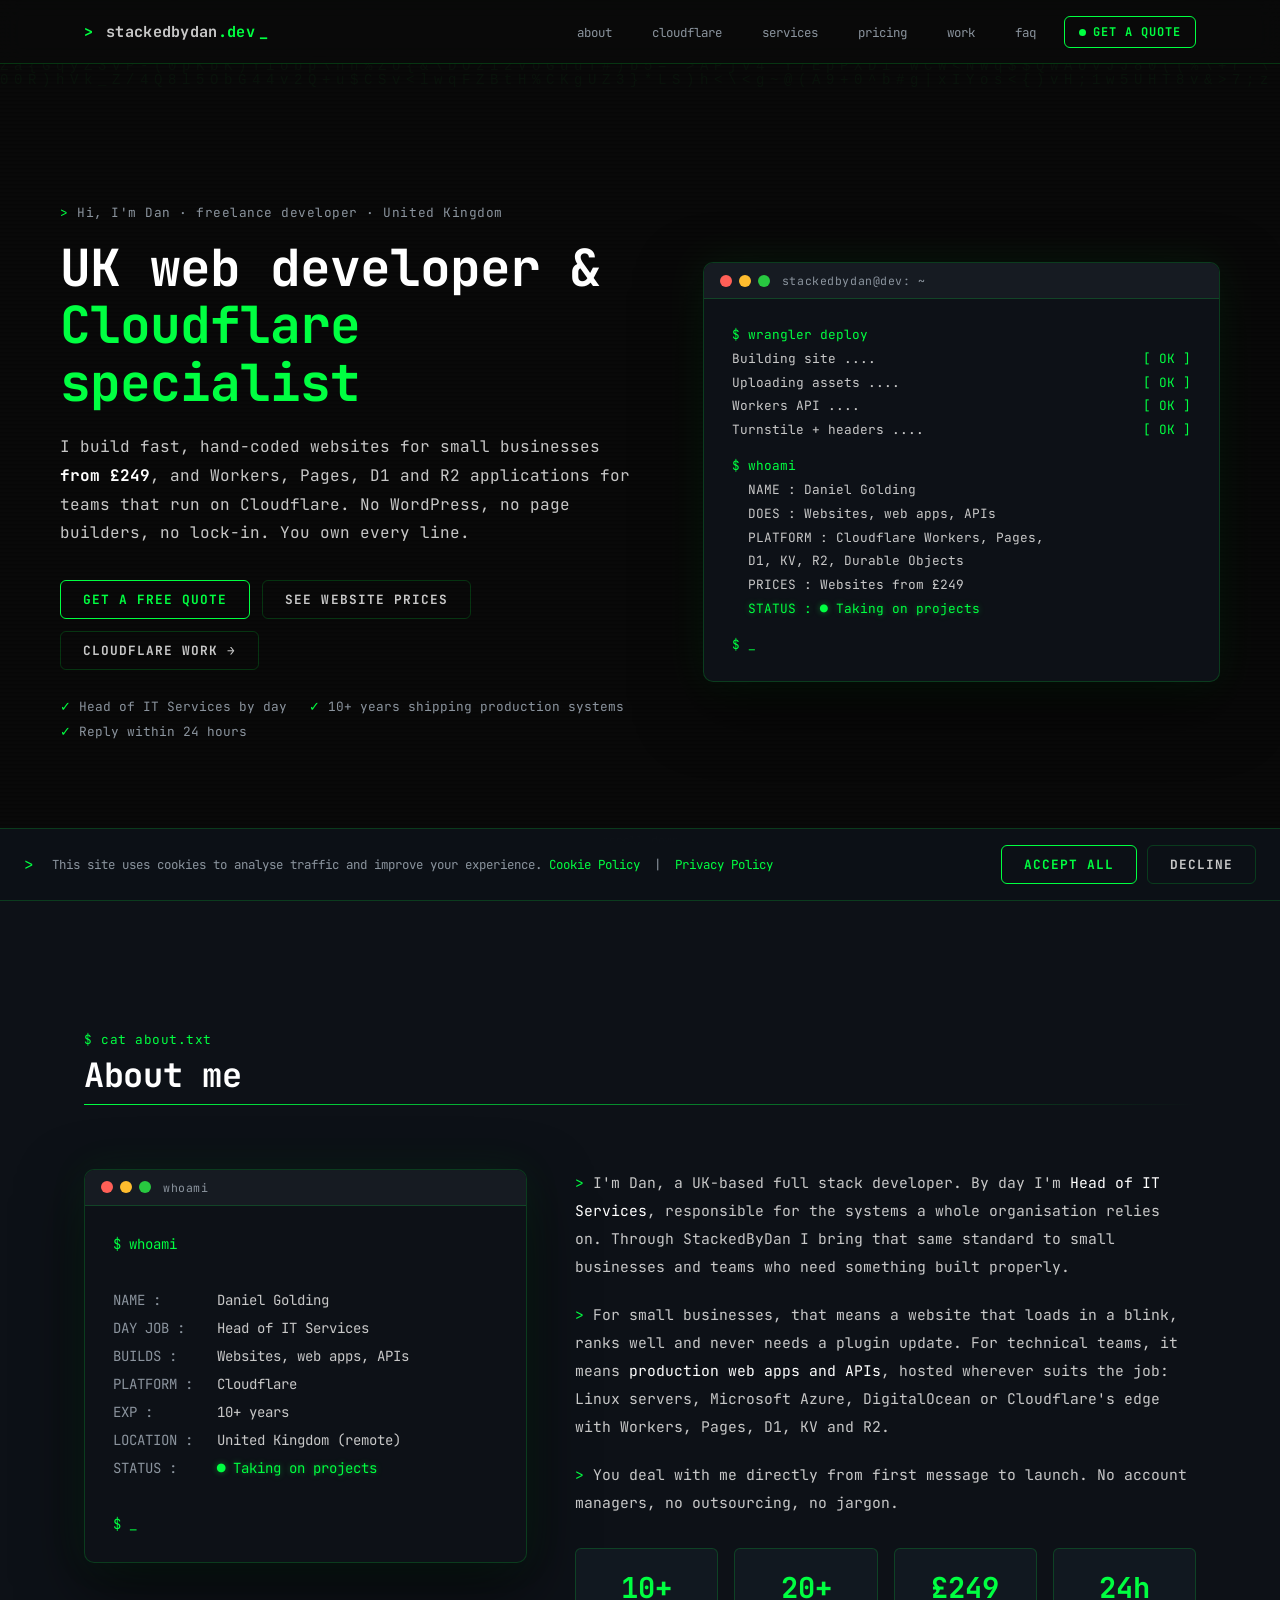
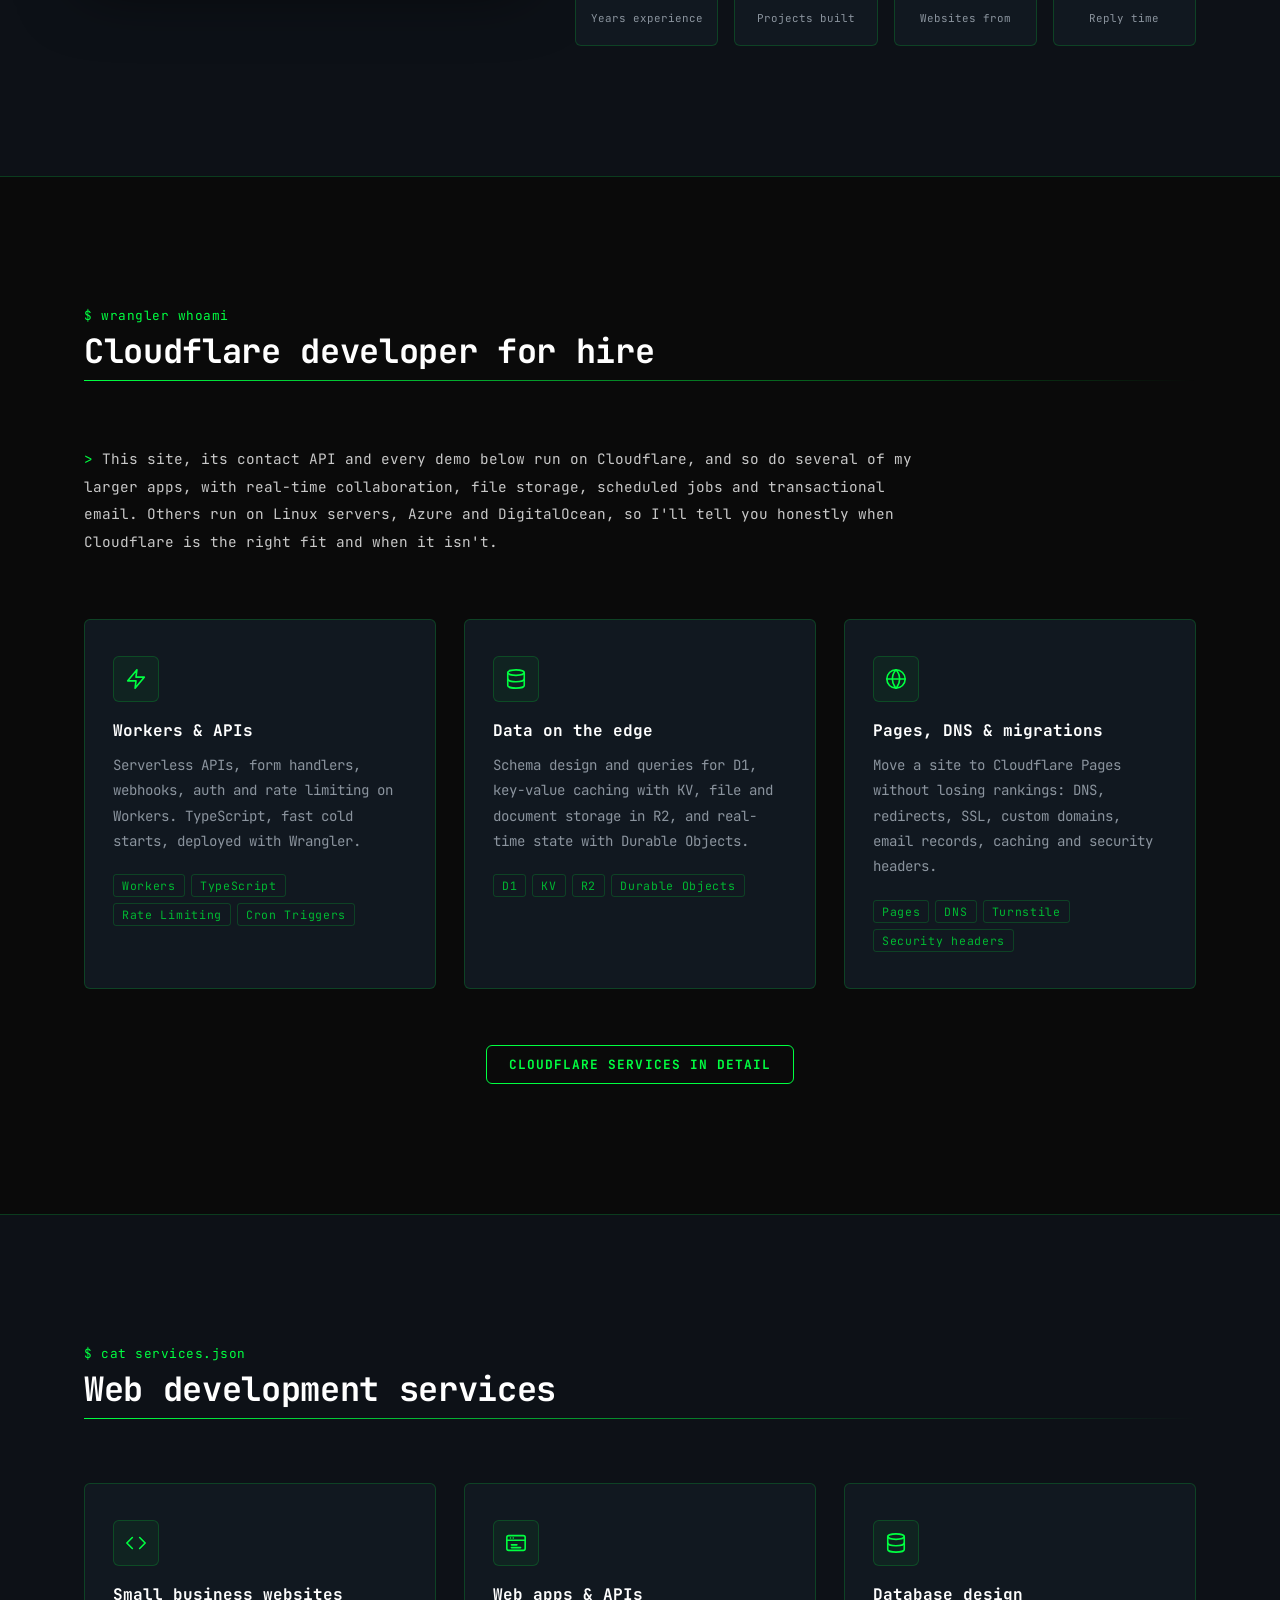
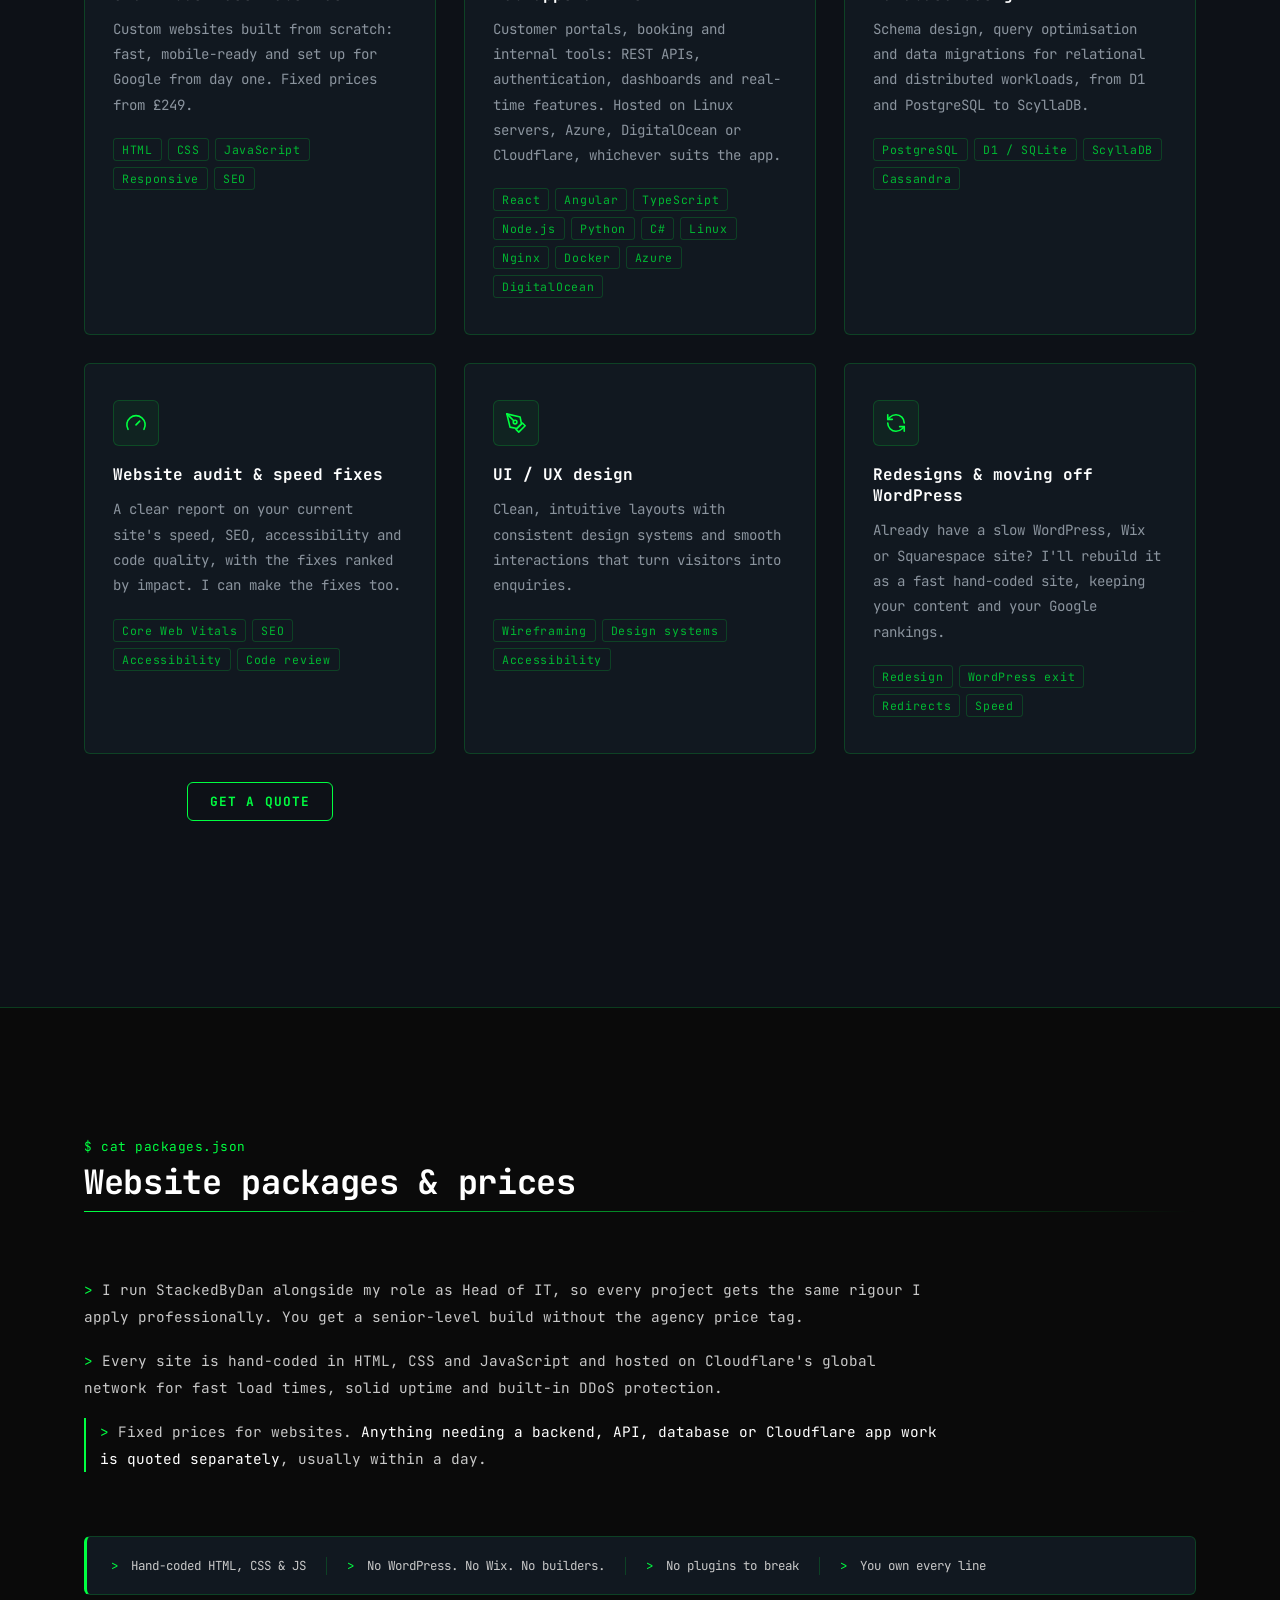
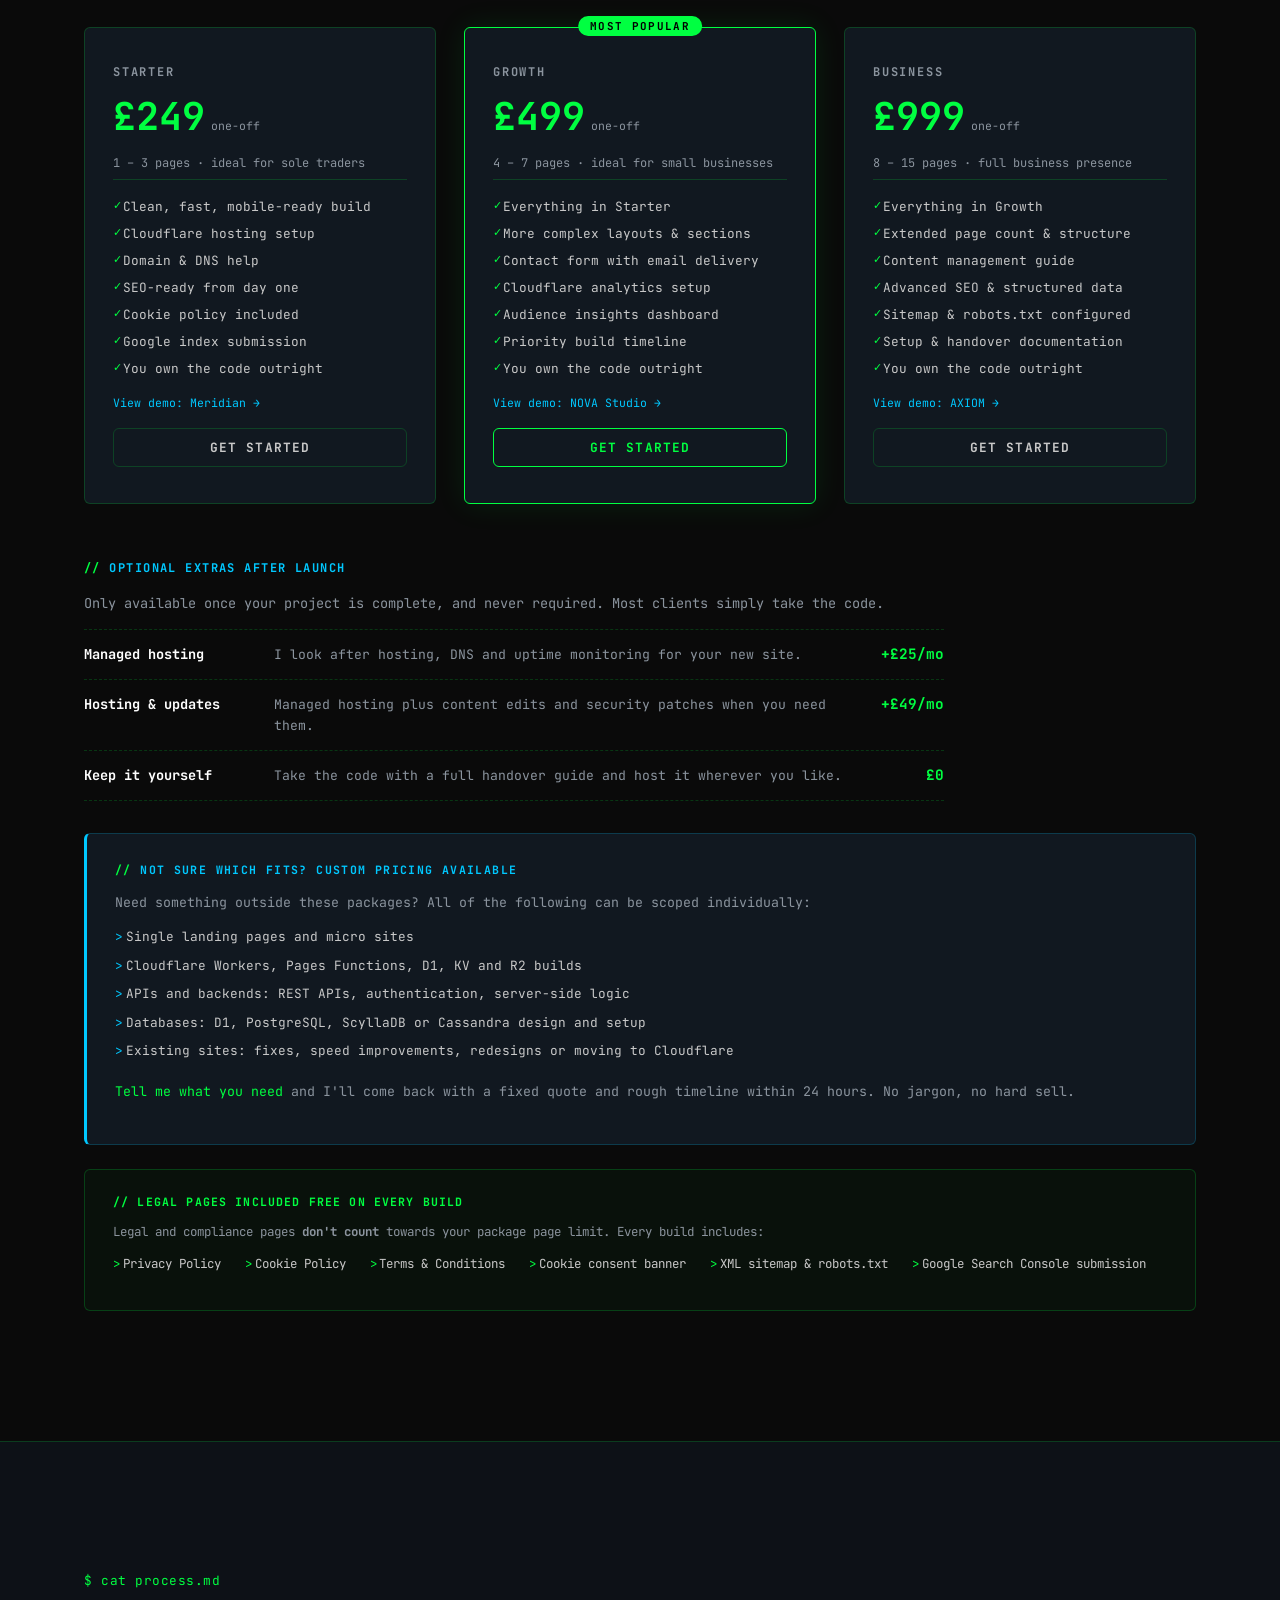
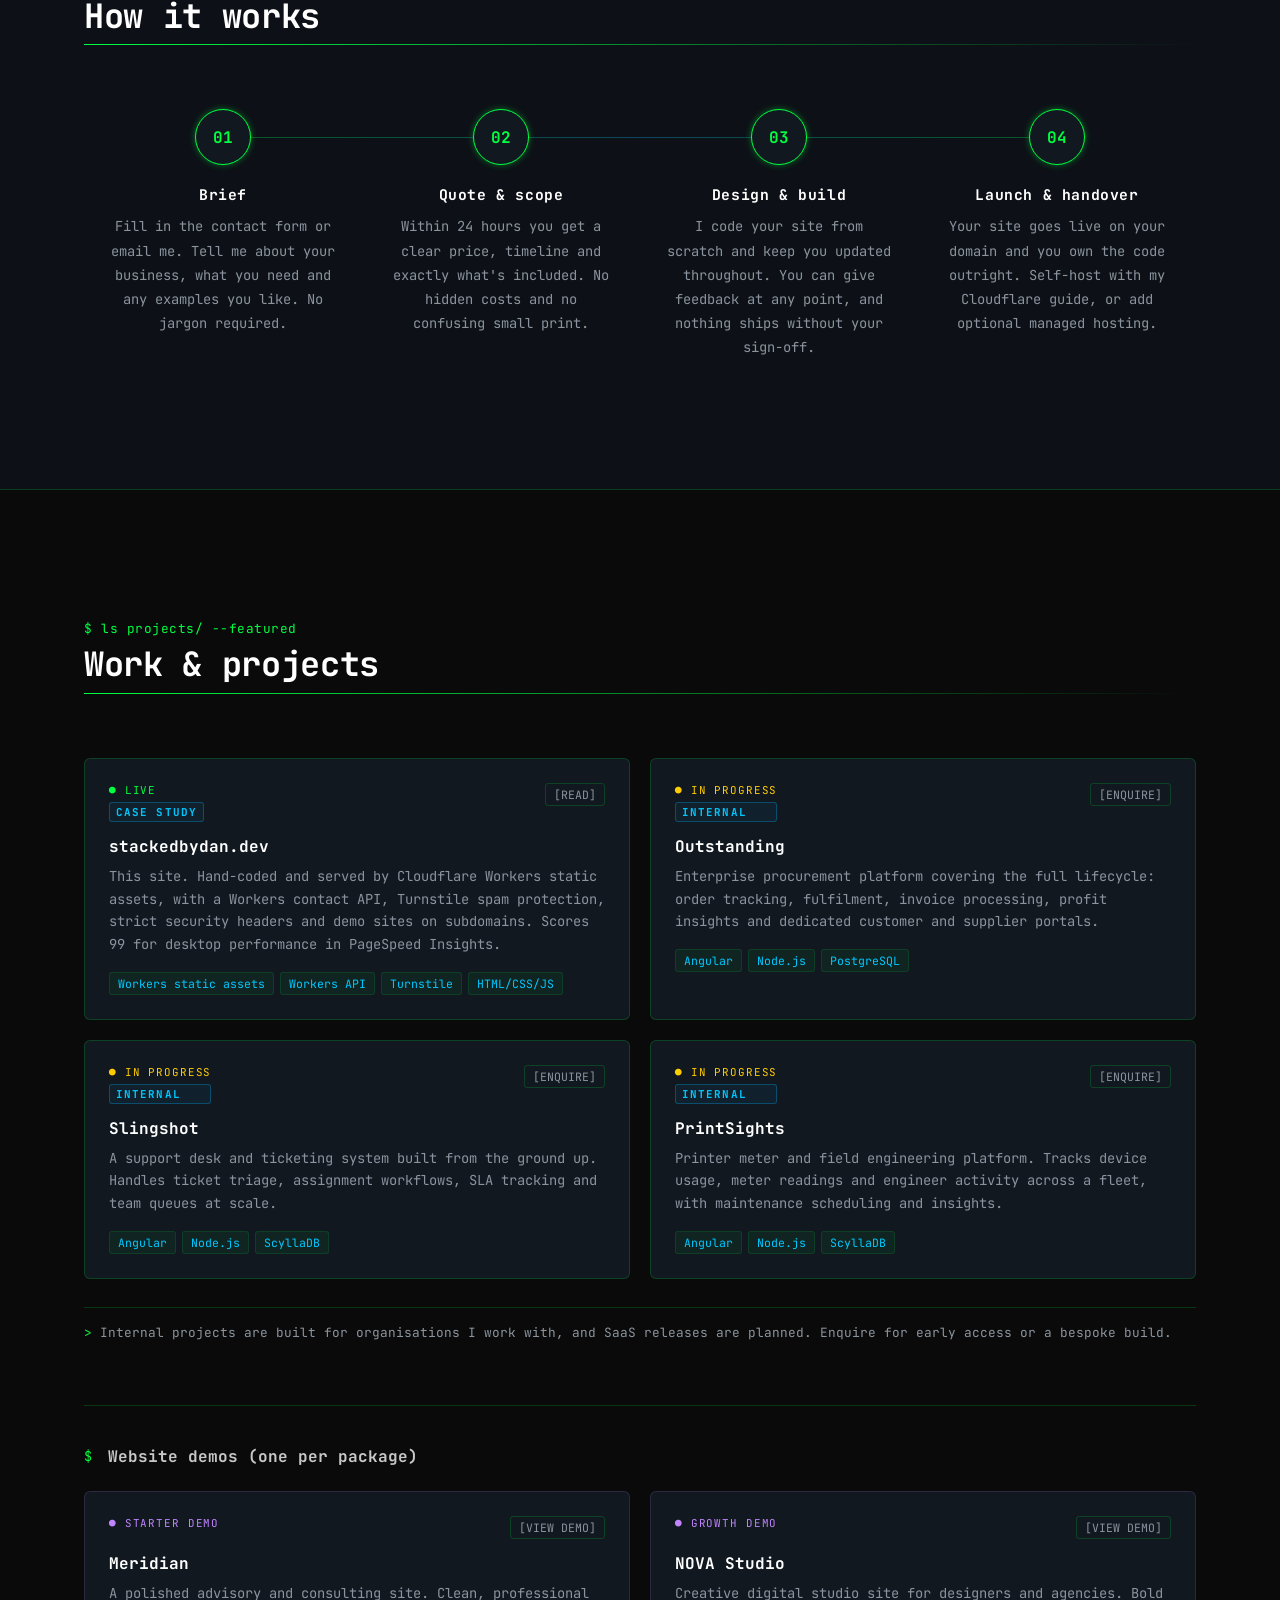
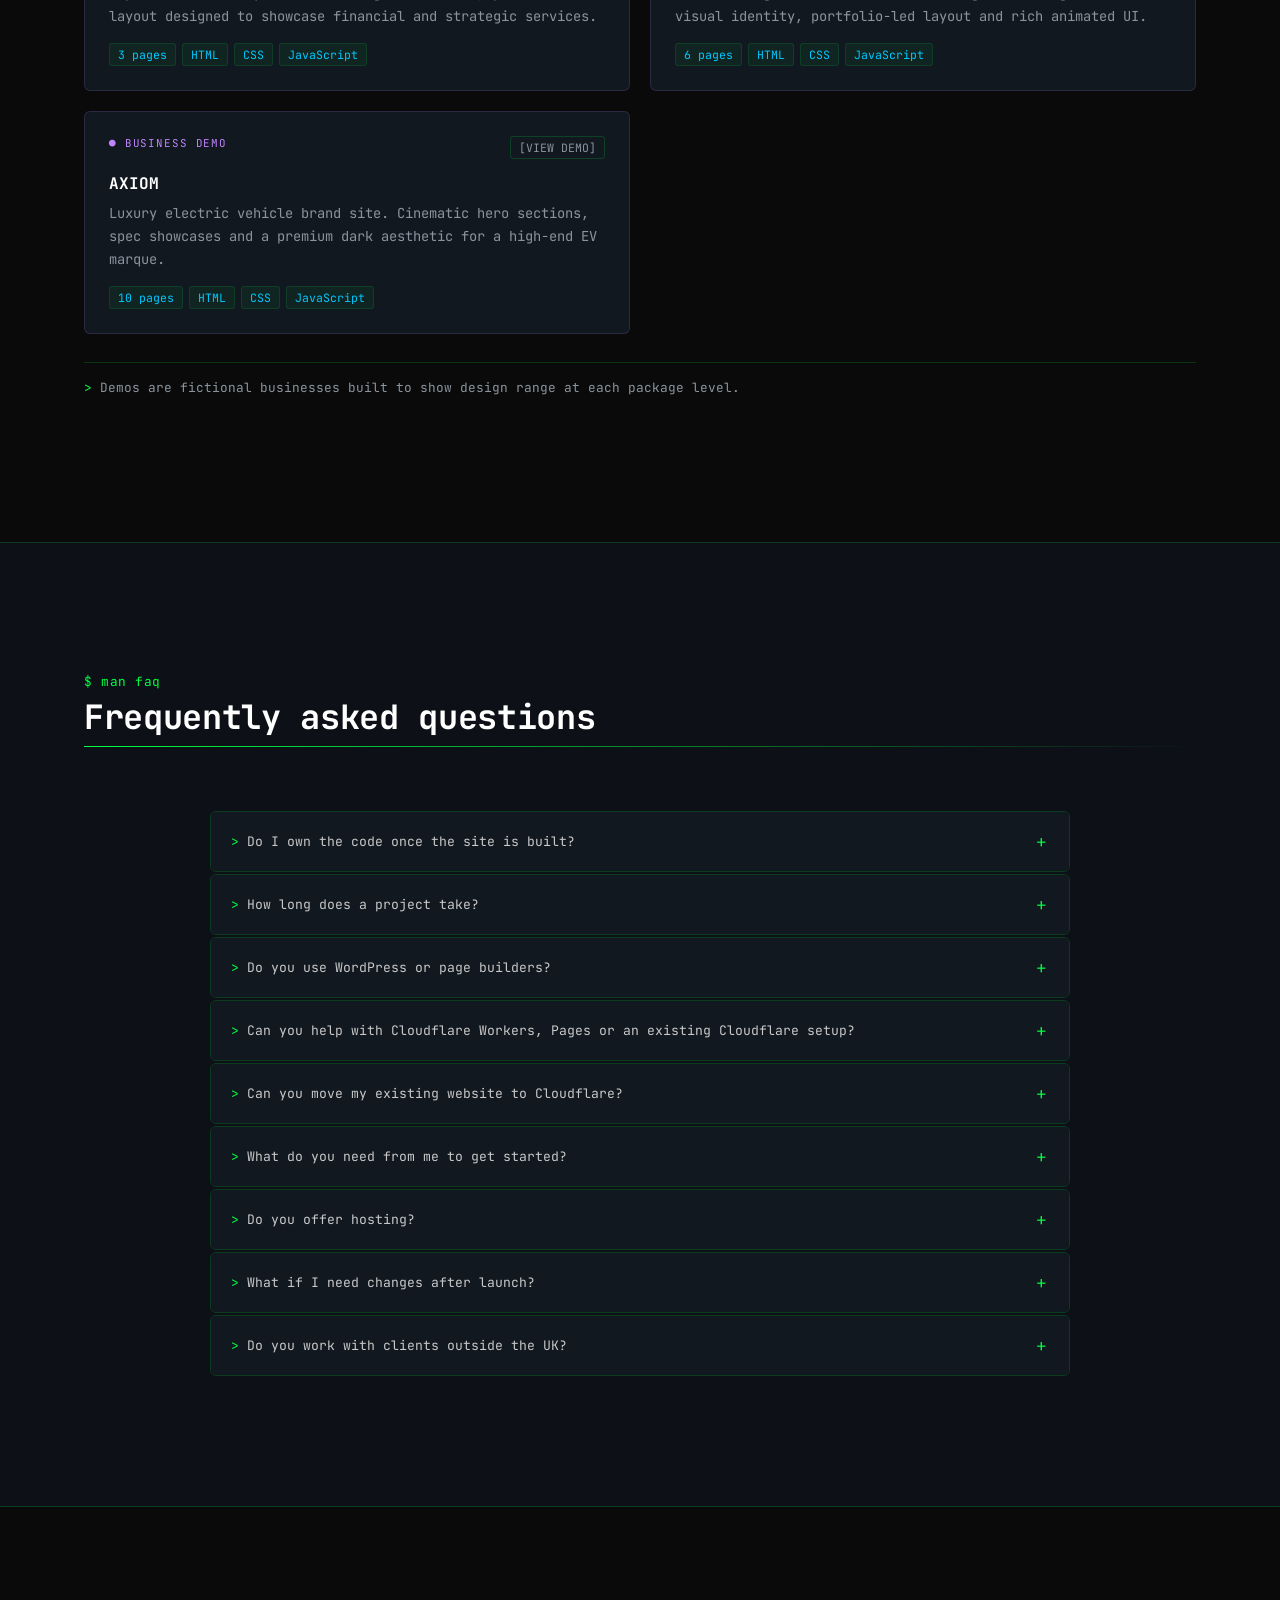
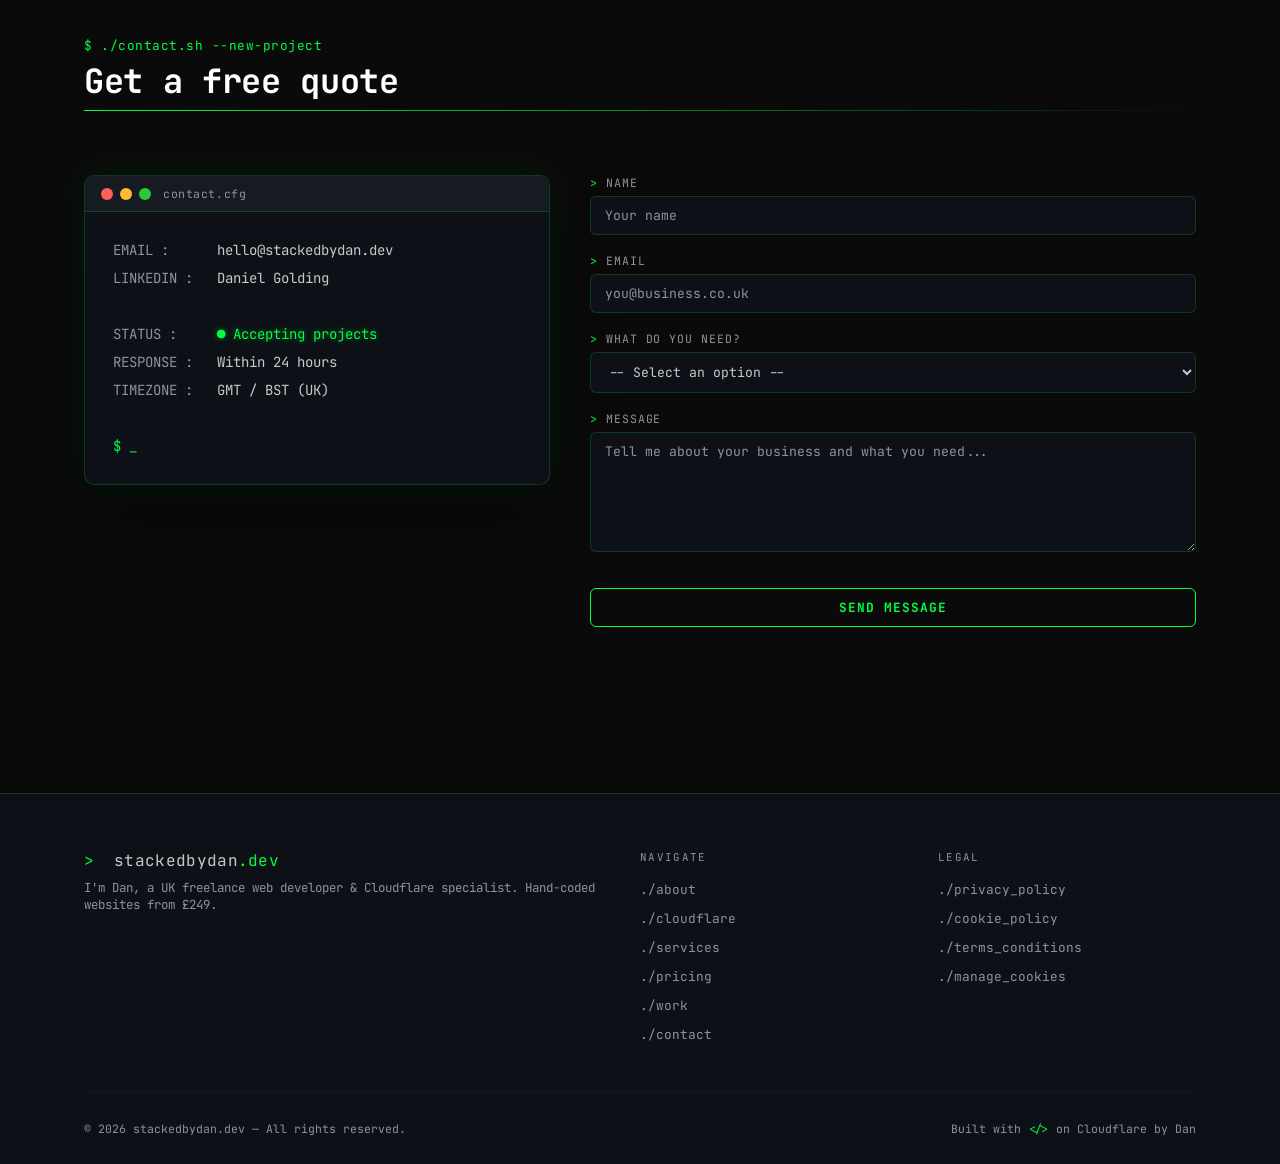
==== commit 274fed8c: "Deploy via Workers static assets; move demos to demo1-3 subdomains - Add wrangler.jsonc (Worker "sta" ====
--- a/index.html
+++ b/index.html
@@ -181,7 +181,7 @@
   <link rel="preload" as="style" href="https://fonts.googleapis.com/css2?family=JetBrains+Mono:wght@400;600;700&display=swap" onload="this.onload=null;this.rel='stylesheet'" />
   <noscript><link rel="stylesheet" href="https://fonts.googleapis.com/css2?family=JetBrains+Mono:wght@400;600;700&display=swap" /></noscript>
 
-  <link rel="stylesheet" href="/css/style.css?v=20261013c" />
+  <link rel="stylesheet" href="/css/style.css?v=20261013d" />
 
   <!-- Google tag (gtag.js), loaded after the page has rendered -->
   <script>
@@ -482,7 +482,7 @@
               <li>Google index submission</li>
               <li>You own the code outright</li>
             </ul>
-            <a href="https://meridian.stackedbydan.dev" target="_blank" rel="noopener" class="pricing-demo">View demo: Meridian &rarr;</a>
+            <a href="https://demo1.stackedbydan.dev" target="_blank" rel="noopener" class="pricing-demo">View demo: Meridian &rarr;</a>
             <a href="#contact" class="btn btn-ghost btn-full" data-project="Starter — £249">Get started</a>
           </div>
 
@@ -500,7 +500,7 @@
               <li>Priority build timeline</li>
               <li>You own the code outright</li>
             </ul>
-            <a href="https://novastudio.stackedbydan.dev" target="_blank" rel="noopener" class="pricing-demo">View demo: NOVA Studio &rarr;</a>
+            <a href="https://demo2.stackedbydan.dev" target="_blank" rel="noopener" class="pricing-demo">View demo: NOVA Studio &rarr;</a>
             <a href="#contact" class="btn btn-primary btn-full" data-project="Growth — £499">Get started</a>
           </div>
 
@@ -517,7 +517,7 @@
               <li>Setup &amp; handover documentation</li>
               <li>You own the code outright</li>
             </ul>
-            <a href="https://axiom.stackedbydan.dev" target="_blank" rel="noopener" class="pricing-demo">View demo: AXIOM &rarr;</a>
+            <a href="https://demo3.stackedbydan.dev" target="_blank" rel="noopener" class="pricing-demo">View demo: AXIOM &rarr;</a>
             <a href="#contact" class="btn btn-ghost btn-full" data-project="Business — £999">Get started</a>
           </div>
 
@@ -616,9 +616,9 @@
               <a href="/cloudflare-developer#case-study" class="project-link">[READ]</a>
             </div>
             <h3 class="project-title">stackedbydan.dev</h3>
-            <p class="project-desc">This site. Hand-coded and served from Cloudflare Pages, with a Workers contact API, Turnstile spam protection, strict security headers and demo sites on subdomains. Scores 99 for desktop performance in PageSpeed Insights.</p>
+            <p class="project-desc">This site. Hand-coded and served by Cloudflare Workers static assets, with a Workers contact API, Turnstile spam protection, strict security headers and demo sites on subdomains. Scores 99 for desktop performance in PageSpeed Insights.</p>
             <div class="project-tech">
-              <span>Cloudflare Pages</span><span>Workers</span><span>Turnstile</span><span>HTML/CSS/JS</span>
+              <span>Workers static assets</span><span>Workers API</span><span>Turnstile</span><span>HTML/CSS/JS</span>
             </div>
           </div>
           <div class="project-card reveal">
@@ -681,7 +681,7 @@
               <div class="project-badges">
                 <span class="project-status demo">&#9679; STARTER DEMO</span>
               </div>
-              <a href="https://meridian.stackedbydan.dev" class="project-link" target="_blank" rel="noopener">[VIEW DEMO]</a>
+              <a href="https://demo1.stackedbydan.dev" class="project-link" target="_blank" rel="noopener">[VIEW DEMO]</a>
             </div>
             <h4 class="project-title">Meridian</h4>
             <p class="project-desc">A polished advisory and consulting site. Clean, professional layout designed to showcase financial and strategic services.</p>
@@ -694,7 +694,7 @@
               <div class="project-badges">
                 <span class="project-status demo">&#9679; GROWTH DEMO</span>
               </div>
-              <a href="https://novastudio.stackedbydan.dev" class="project-link" target="_blank" rel="noopener">[VIEW DEMO]</a>
+              <a href="https://demo2.stackedbydan.dev" class="project-link" target="_blank" rel="noopener">[VIEW DEMO]</a>
             </div>
             <h4 class="project-title">NOVA Studio</h4>
             <p class="project-desc">Creative digital studio site for designers and agencies. Bold visual identity, portfolio-led layout and rich animated UI.</p>
@@ -707,7 +707,7 @@
               <div class="project-badges">
                 <span class="project-status demo">&#9679; BUSINESS DEMO</span>
               </div>
-              <a href="https://axiom.stackedbydan.dev" class="project-link" target="_blank" rel="noopener">[VIEW DEMO]</a>
+              <a href="https://demo3.stackedbydan.dev" class="project-link" target="_blank" rel="noopener">[VIEW DEMO]</a>
             </div>
             <h4 class="project-title">AXIOM</h4>
             <p class="project-desc">Luxury electric vehicle brand site. Cinematic hero sections, spec showcases and a premium dark aesthetic for a high-end EV marque.</p>
@@ -902,6 +902,6 @@
 
   <button id="back-to-top" aria-label="Back to top" title="Back to top">[ &uarr; top ]</button>
 
-  <script src="/js/main.js?v=20261013c" defer></script>
+  <script src="/js/main.js?v=20261013d" defer></script>
 </body>
 </html>
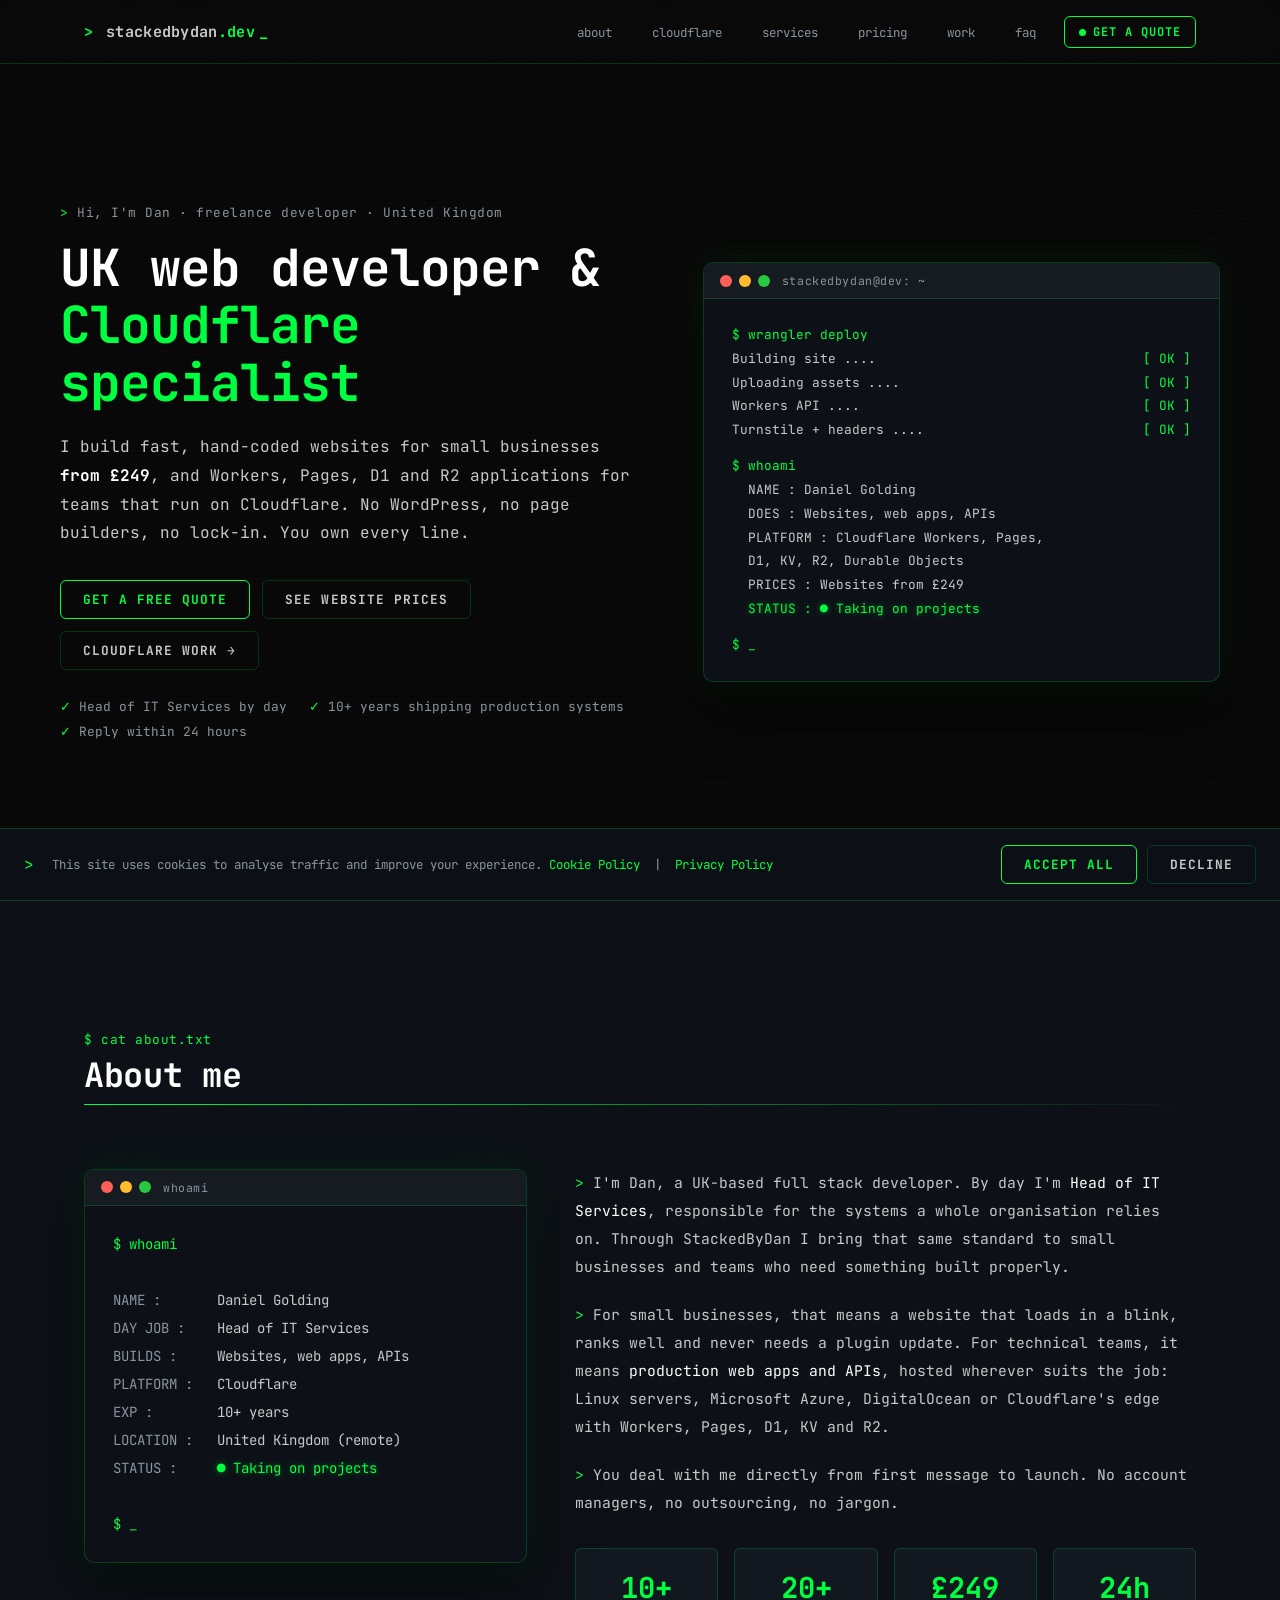
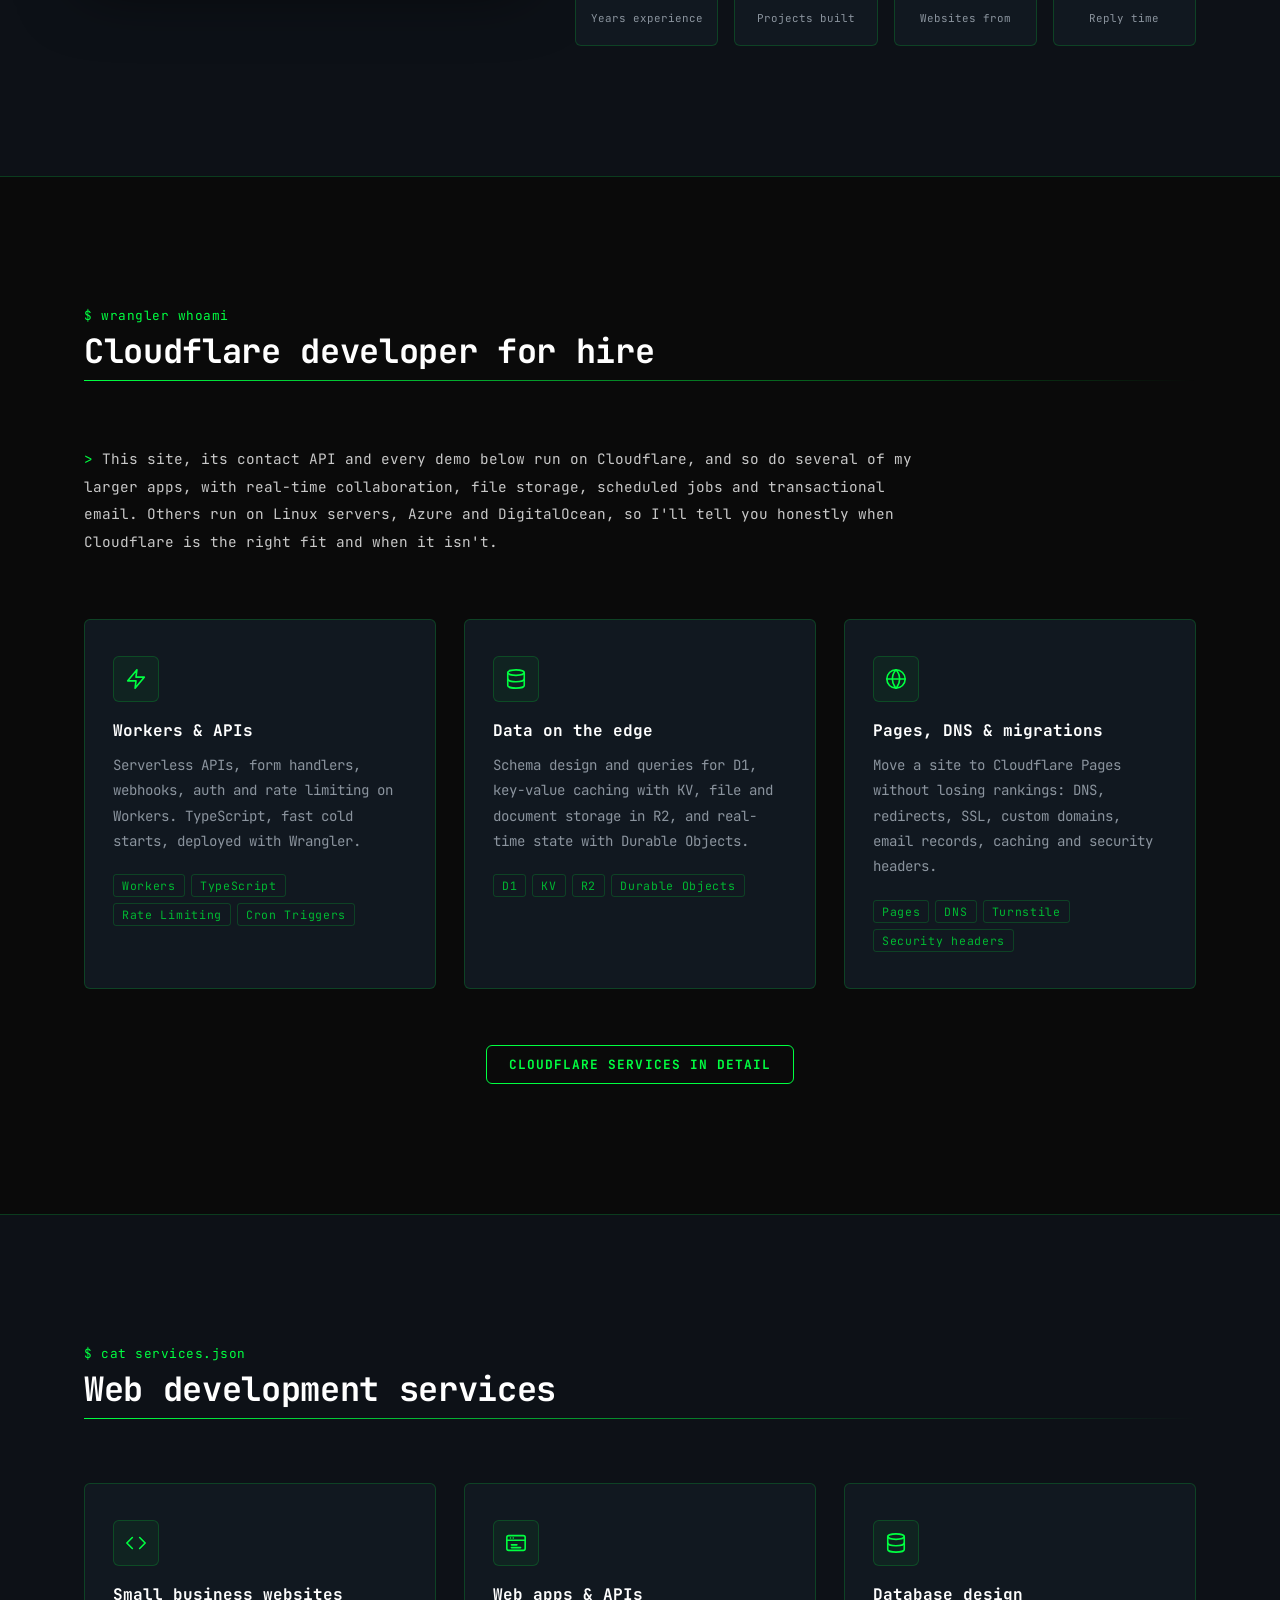
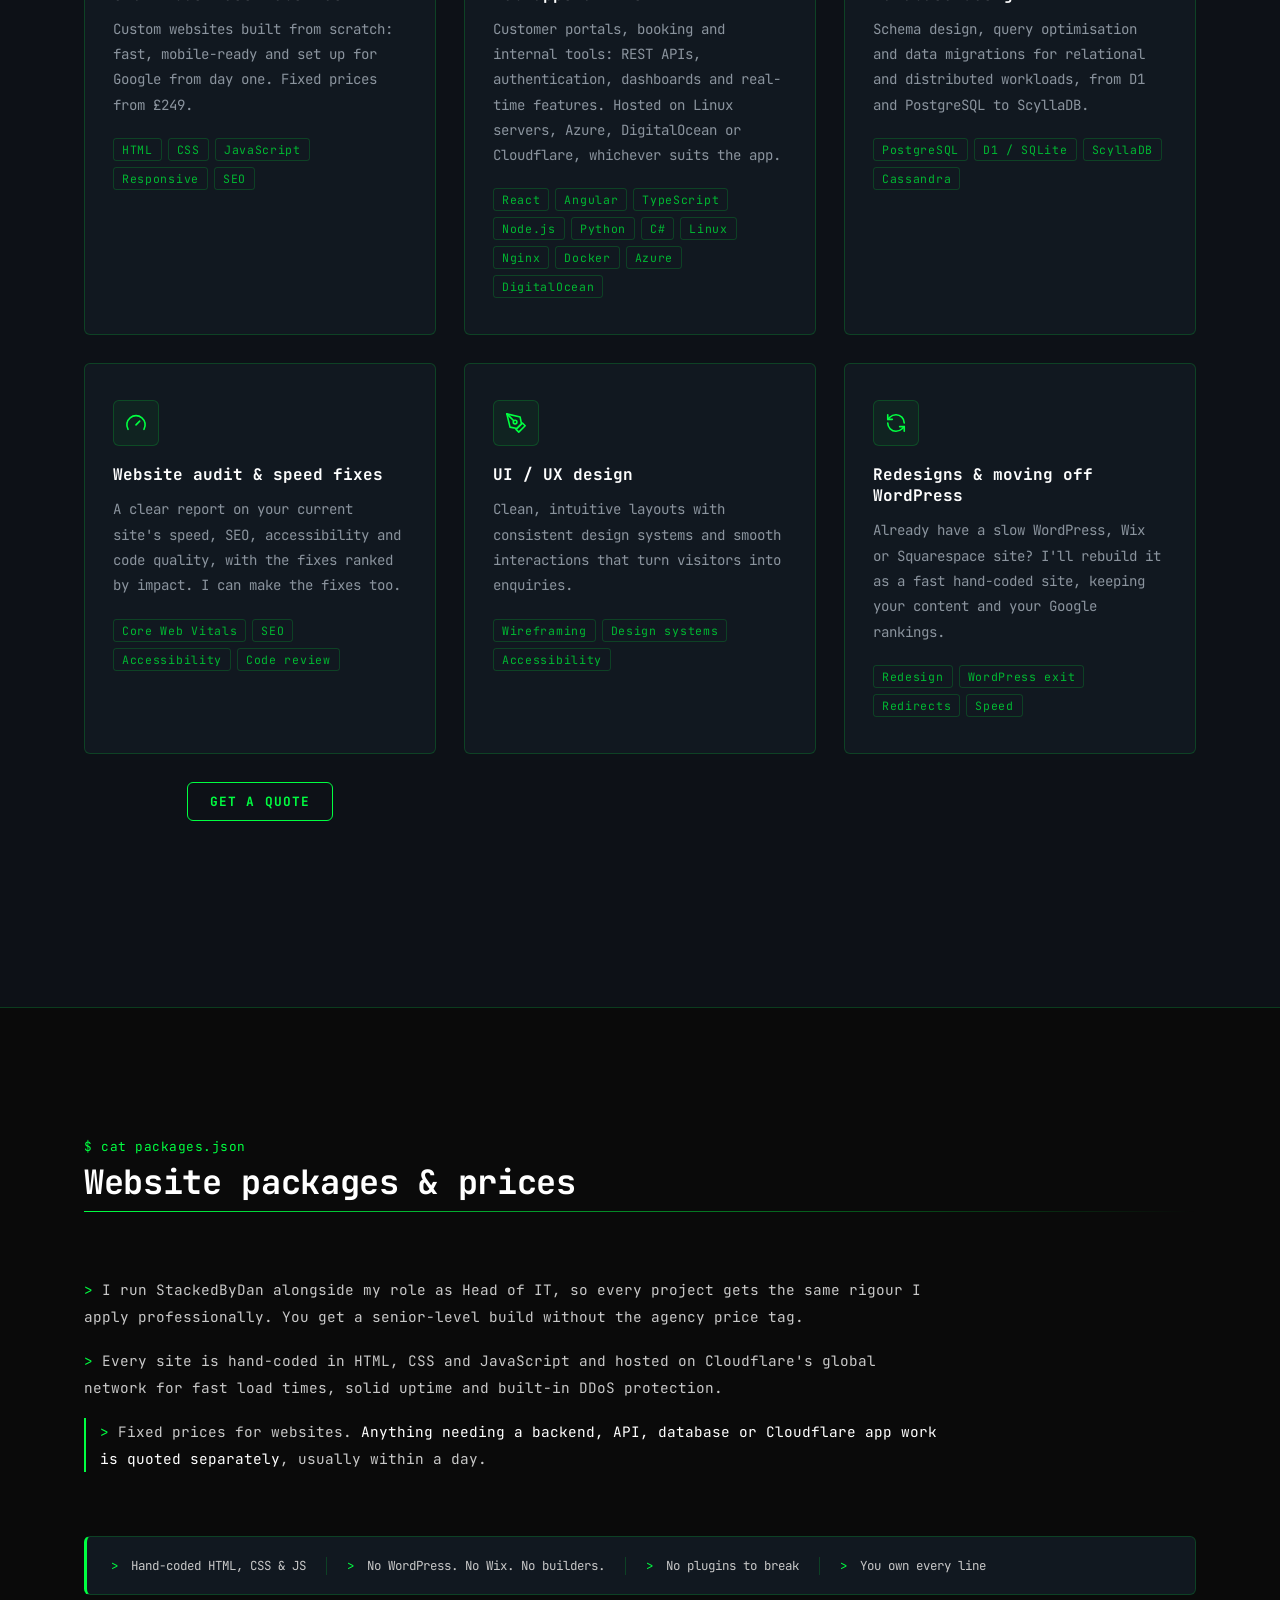
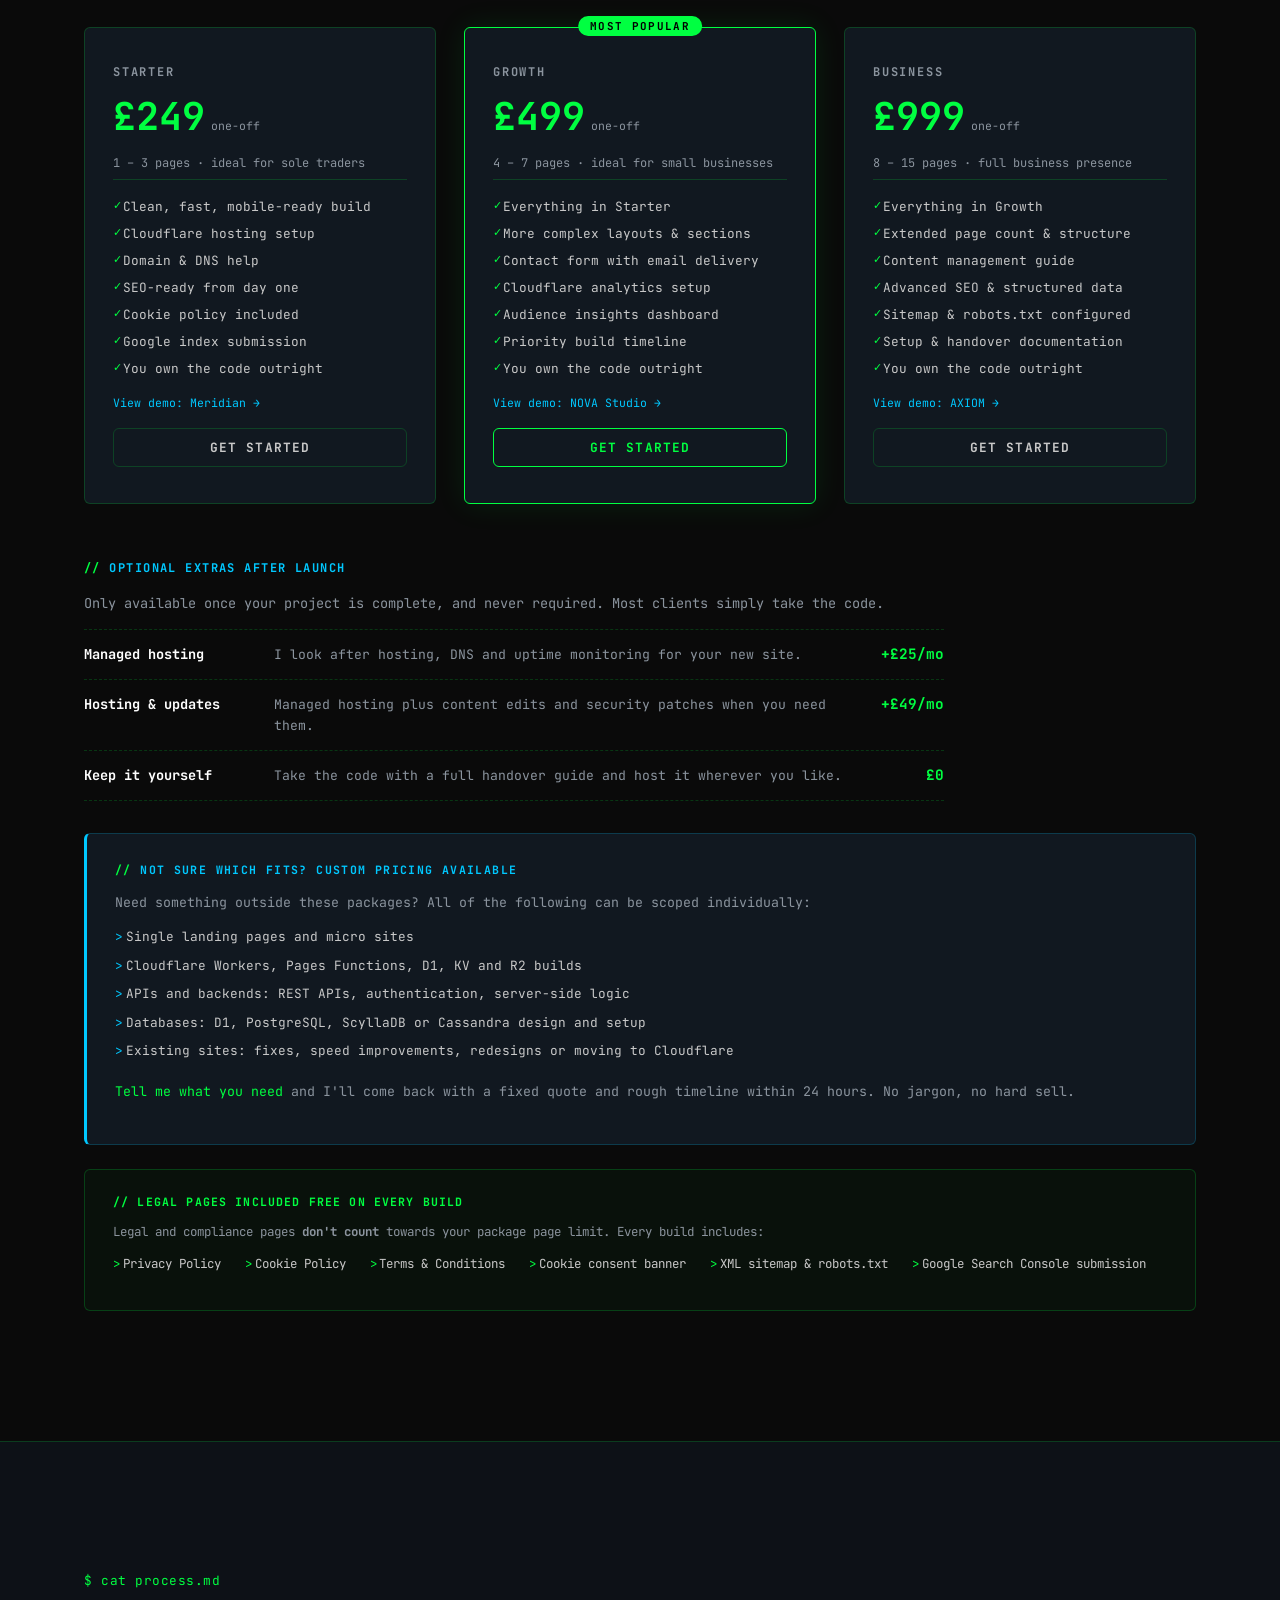
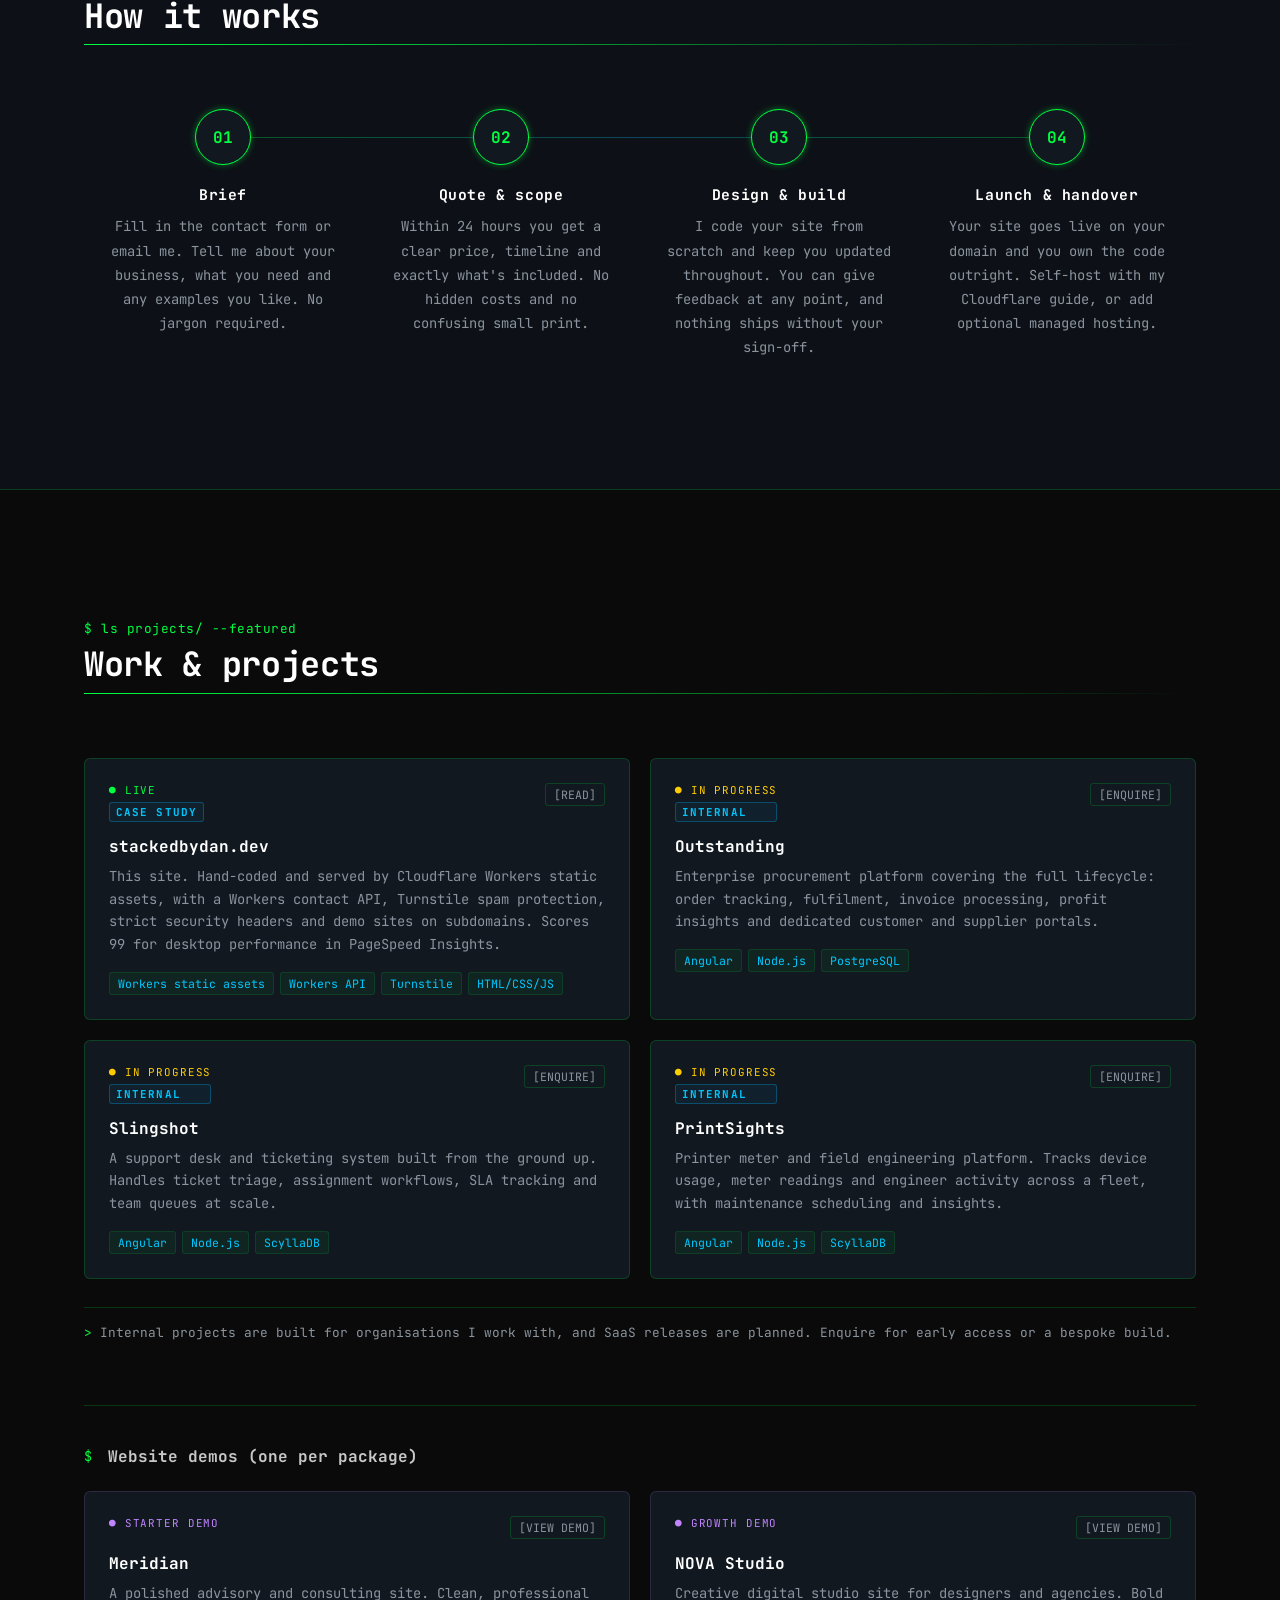
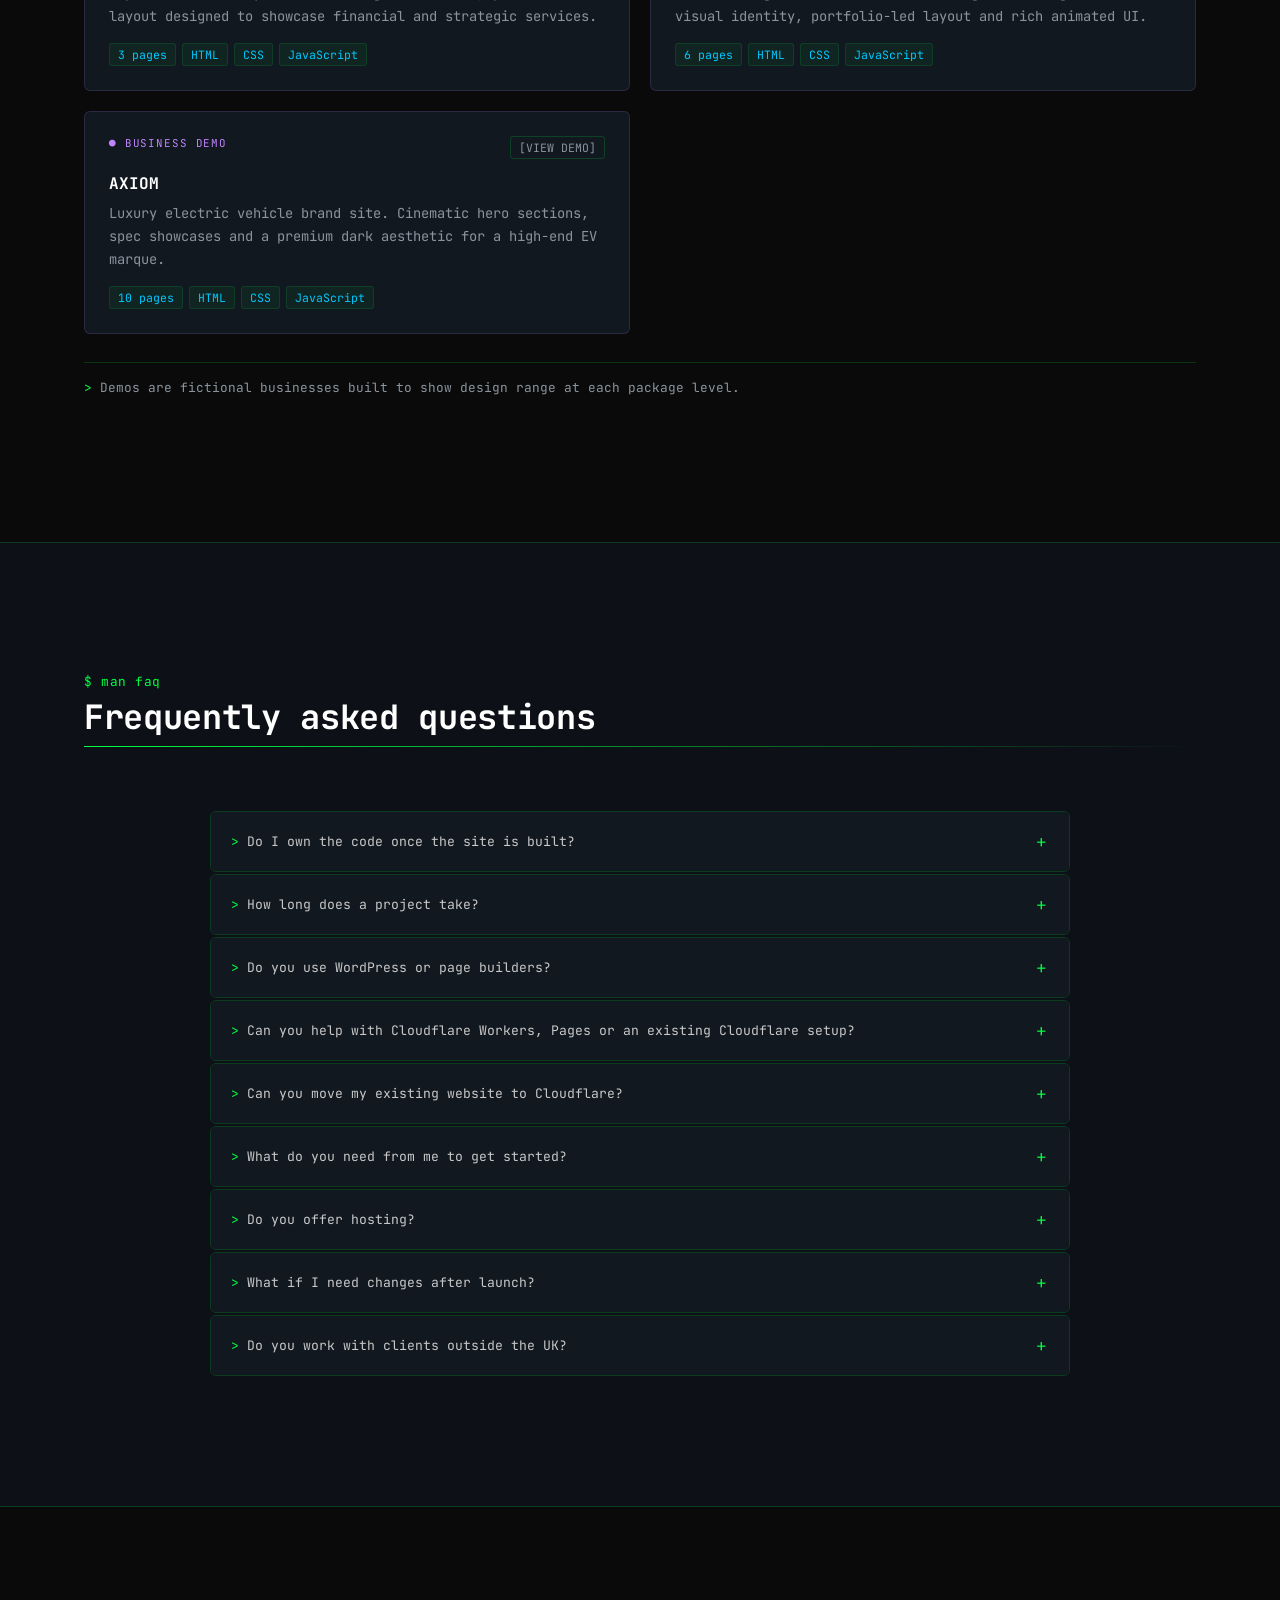
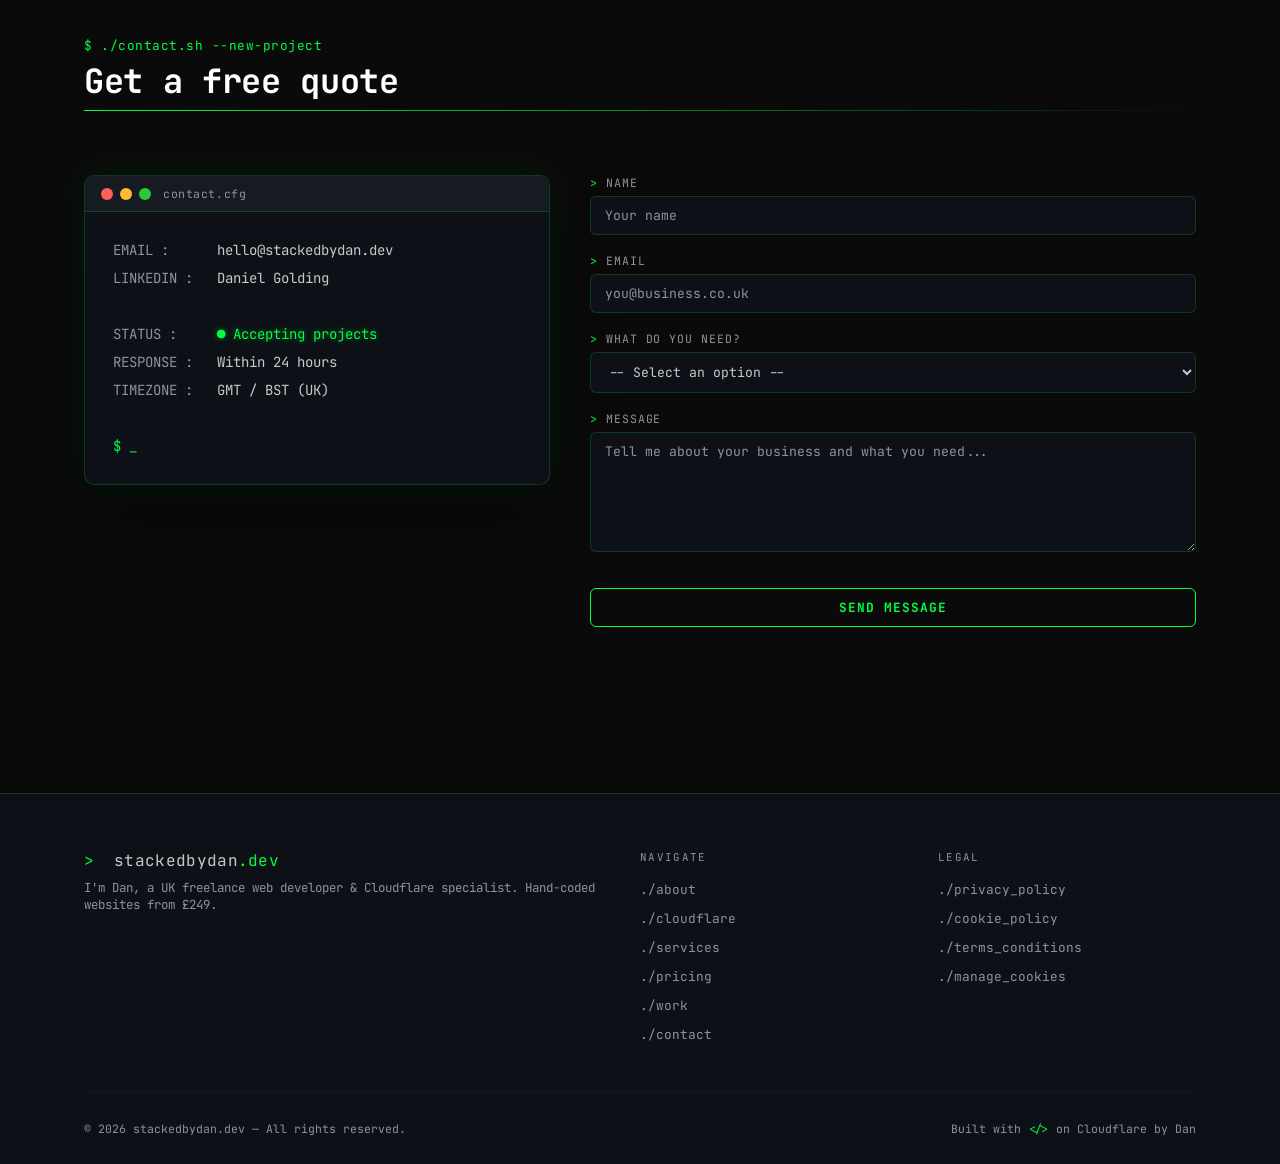
==== commit 08e6caea: "Fix mobile overflow, equal pricing cards, 404 heading spacing - Contact grid columns can shrink (min" ====
--- a/index.html
+++ b/index.html
@@ -181,7 +181,7 @@
   <link rel="preload" as="style" href="https://fonts.googleapis.com/css2?family=JetBrains+Mono:wght@400;600;700&display=swap" onload="this.onload=null;this.rel='stylesheet'" />
   <noscript><link rel="stylesheet" href="https://fonts.googleapis.com/css2?family=JetBrains+Mono:wght@400;600;700&display=swap" /></noscript>
 
-  <link rel="stylesheet" href="/css/style.css?v=20261013d" />
+  <link rel="stylesheet" href="/css/style.css?v=20261013e" />
 
   <!-- Google tag (gtag.js), loaded after the page has rendered -->
   <script>
@@ -902,6 +902,6 @@
 
   <button id="back-to-top" aria-label="Back to top" title="Back to top">[ &uarr; top ]</button>
 
-  <script src="/js/main.js?v=20261013d" defer></script>
+  <script src="/js/main.js?v=20261013e" defer></script>
 </body>
 </html>
--- a/css/style.css
+++ b/css/style.css
@@ -152,7 +152,8 @@
 .t-green    { color: var(--green); padding-left: 2ch; text-shadow: var(--green-glow-sm); }
 .t-hl       { color: var(--blue); font-weight: 700; font-size: 1rem; padding-left: 0; }
 .t-cursor   { color: var(--green); }
-.output-row { display: flex; gap: 8px; }
+.output-row { display: flex; gap: 8px; flex-wrap: wrap; }
+.output-row .value { overflow-wrap: anywhere; min-width: 0; }
 .key { color: var(--text-dim); min-width: 12ch; }
 .value { color: var(--text-primary); }
 
@@ -353,12 +354,12 @@
 @media (max-width: 760px) {
   .pure-code-strip { flex-direction: column; align-items: flex-start; gap: 8px; }
   .pure-code-divider { display: none; }
-  .pure-code-item { padding: 0; }
+  .pure-code-item { padding: 0; white-space: normal; }
 }
 
 .pricing-grid {
   display: grid; grid-template-columns: repeat(3, 1fr);
-  gap: 28px; margin-bottom: 56px; align-items: start;
+  gap: 28px; margin-bottom: 56px; align-items: stretch;
 }
 .pricing-card {
   background: var(--bg-card); border: 1px solid var(--border);
@@ -487,7 +488,8 @@
 .demos-grid .project-card:hover { border-color: rgba(192,132,252,0.4); box-shadow: 0 8px 32px rgba(192,132,252,0.07); }
 
 /* ── CONTACT ───────────────────────────────────────────────── */
-.contact-grid { display: grid; grid-template-columns: 1fr 1.3fr; gap: 40px; align-items: start; }
+.contact-grid { display: grid; grid-template-columns: minmax(0, 1fr) minmax(0, 1.3fr); gap: 40px; align-items: start; }
+.contact-grid > * { min-width: 0; }
 .contact-form { display: flex; flex-direction: column; gap: 18px; }
 .form-group { display: flex; flex-direction: column; gap: 6px; }
 .form-group label { font-size: 0.72rem; color: var(--text-dim); letter-spacing: 0.08em; }
@@ -723,7 +725,7 @@
   .testimonials-grid { grid-template-columns: 1fr; }
   .process-grid { grid-template-columns: repeat(2, 1fr); gap: 32px; }
   .process-grid::before { display: none; }
-  .contact-grid { grid-template-columns: 1fr; }
+  .contact-grid { grid-template-columns: minmax(0, 1fr); }
   .footer-grid { grid-template-columns: 1fr 1fr; }
   .about-stats { grid-template-columns: repeat(2, 1fr); }
 }
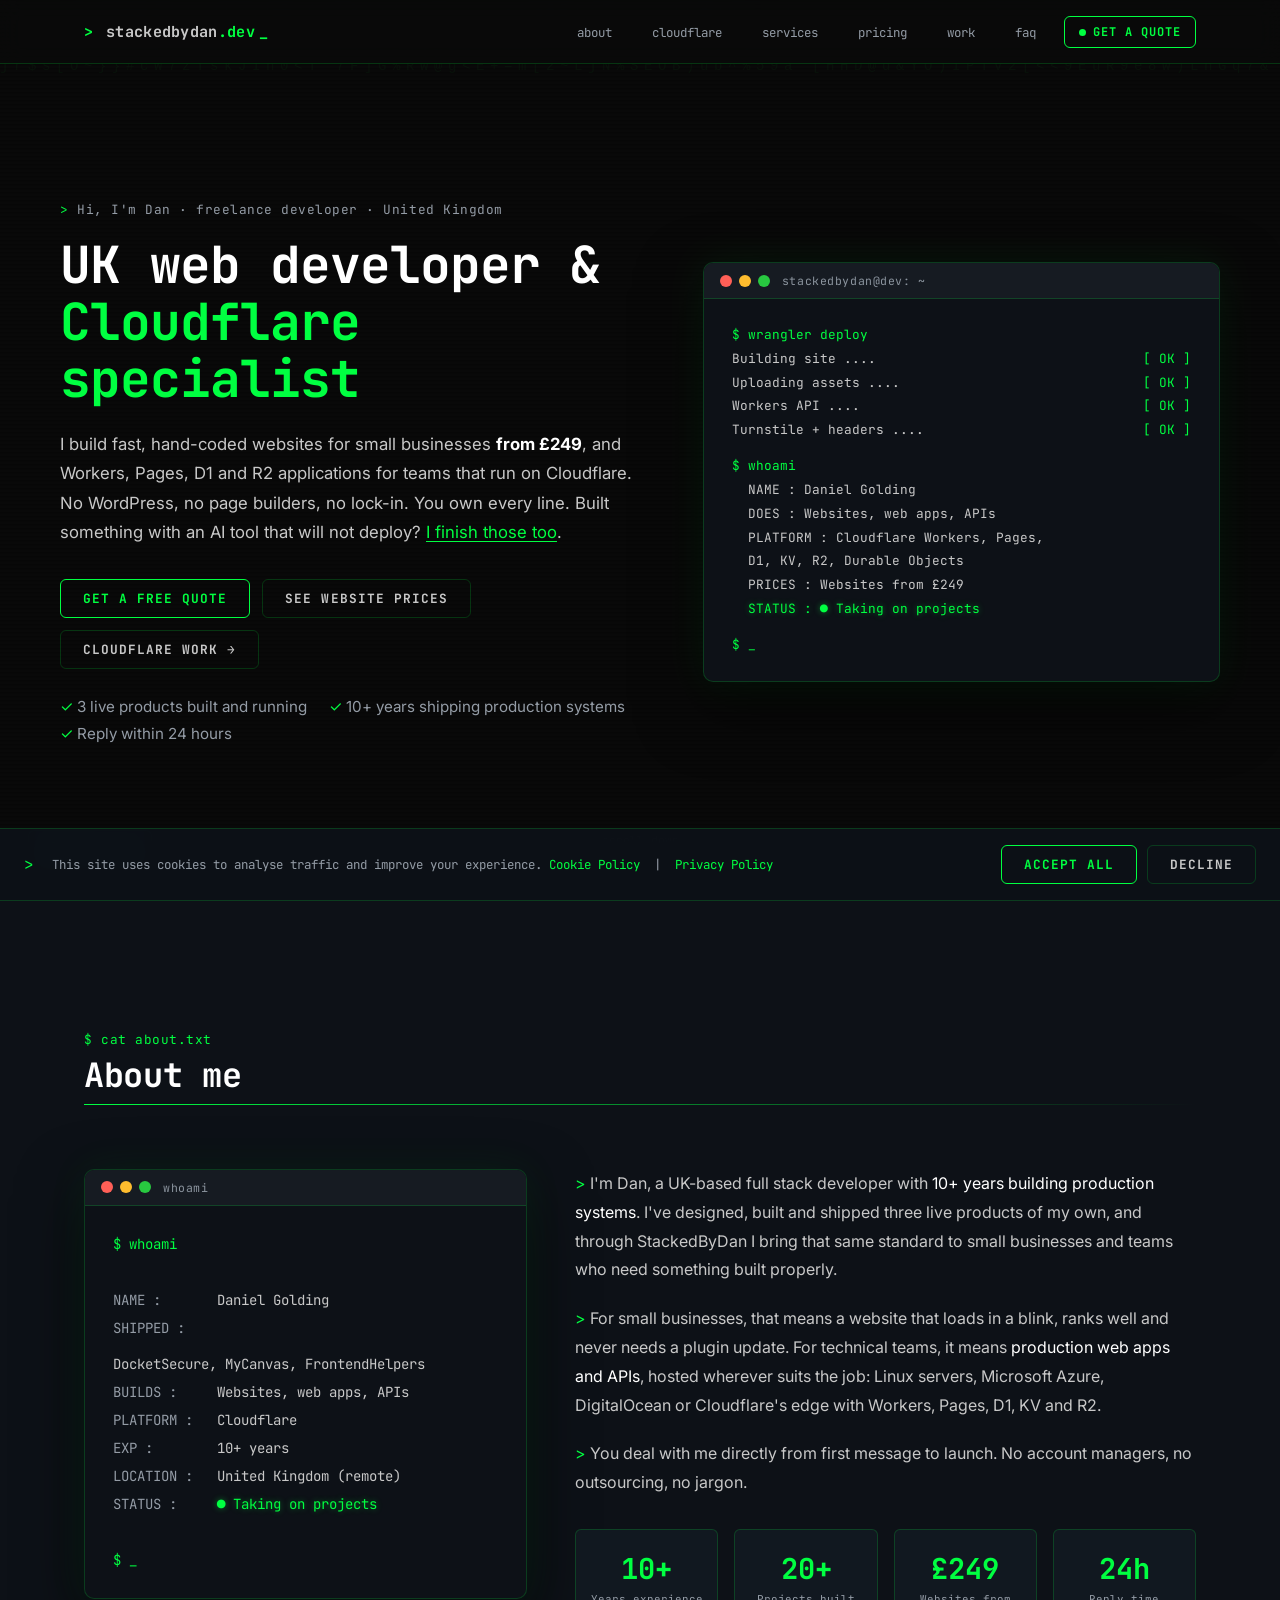
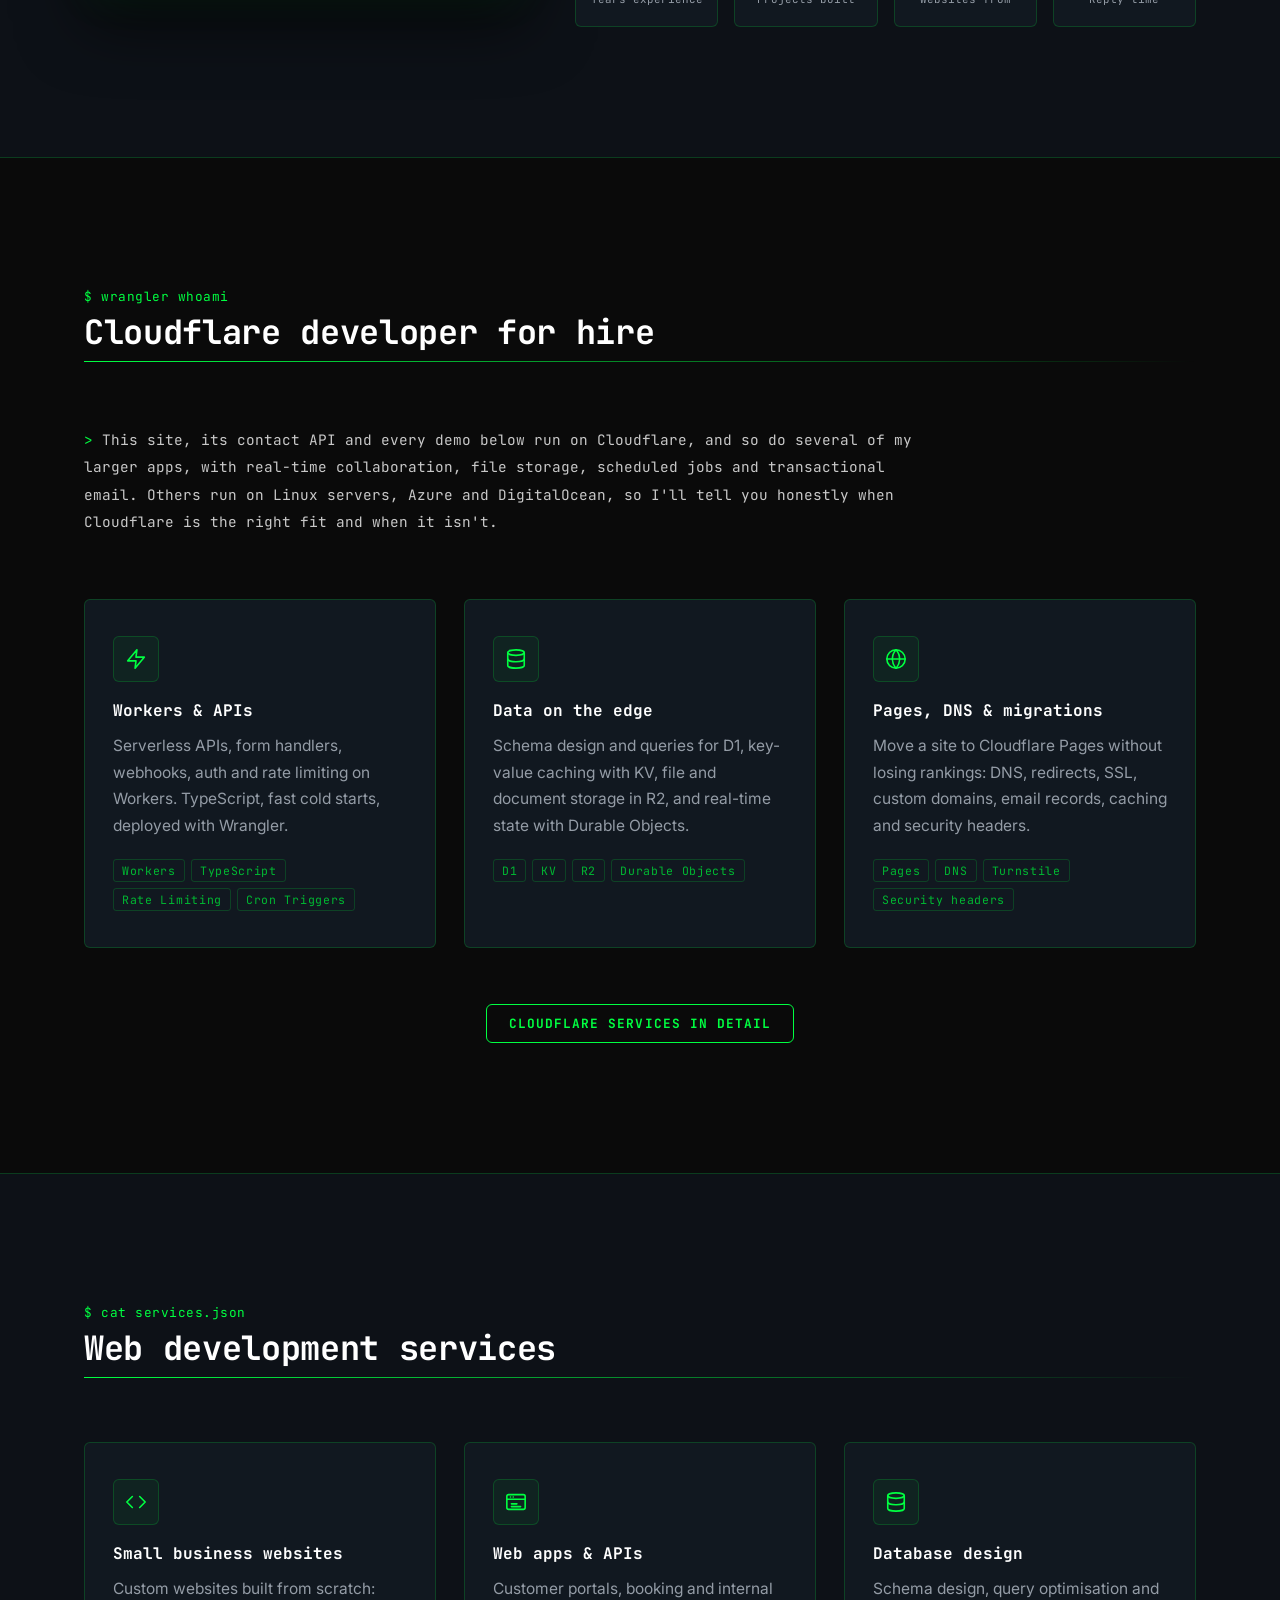
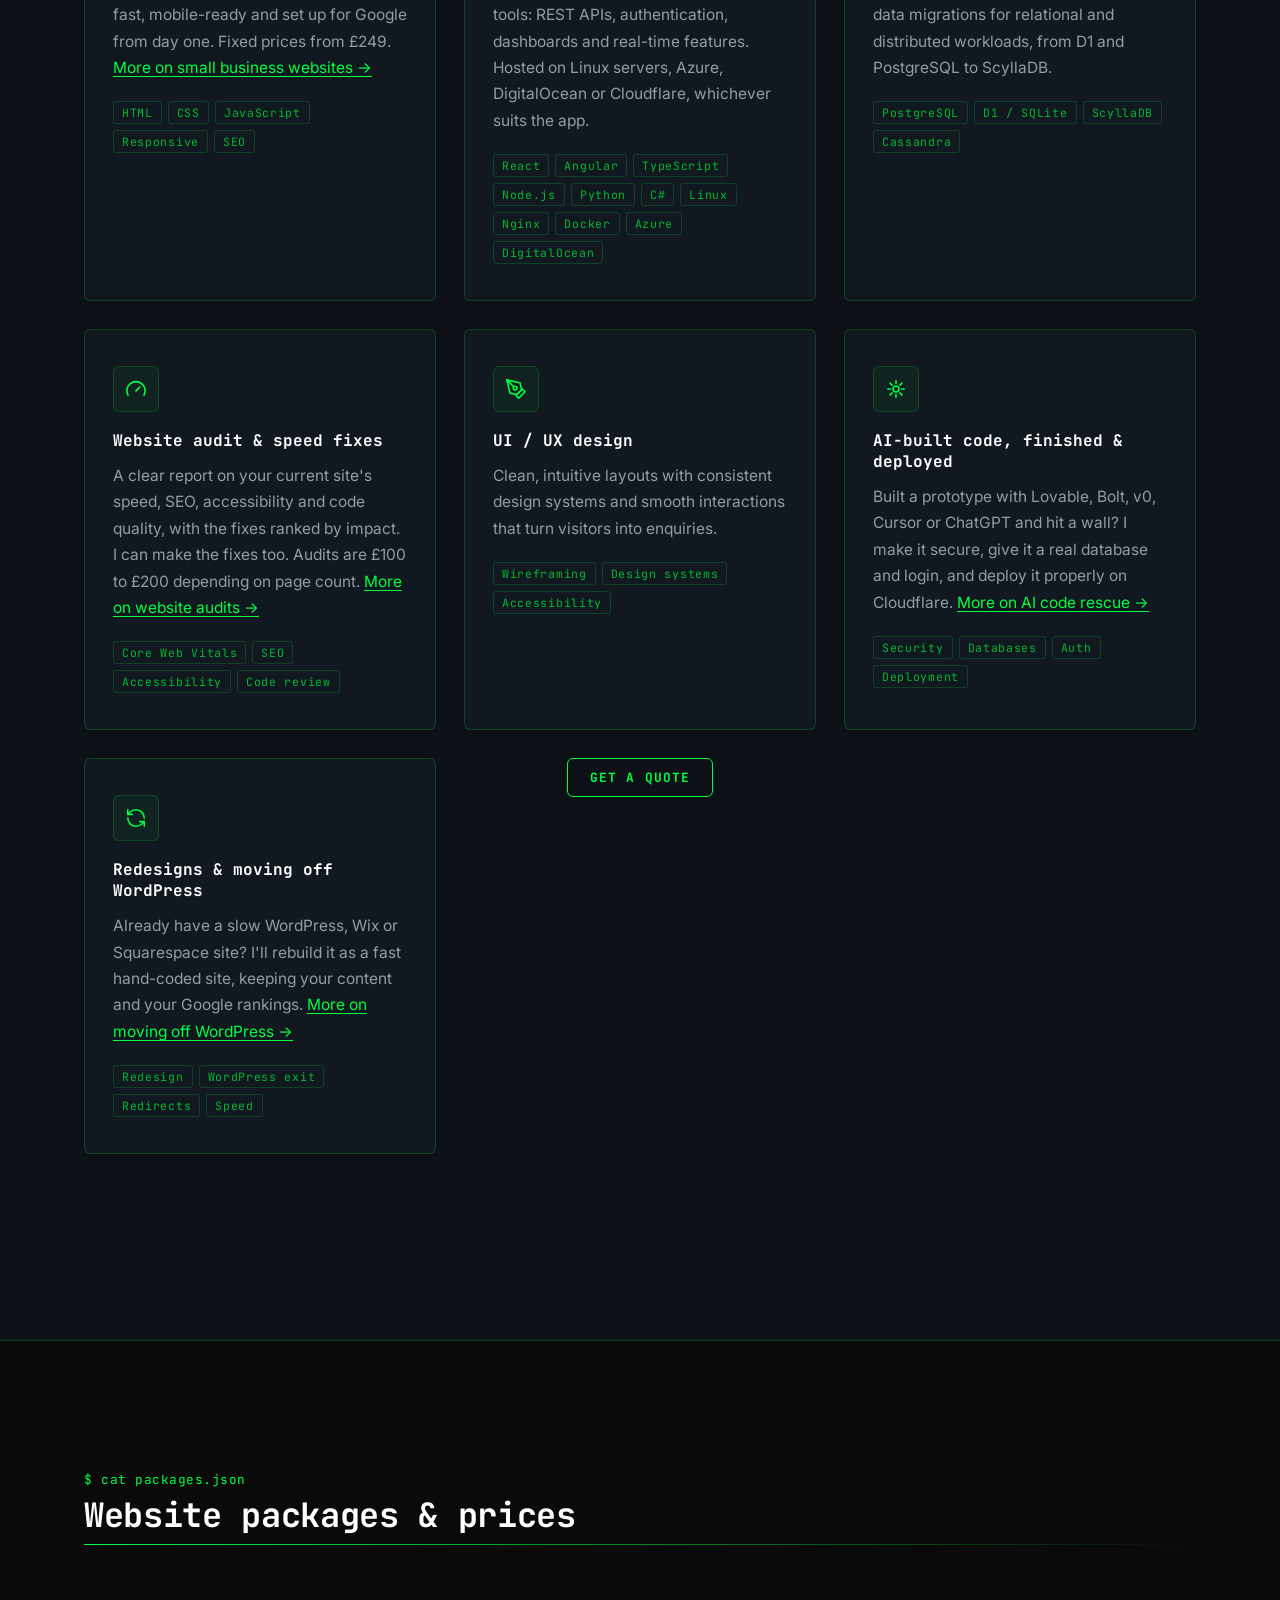
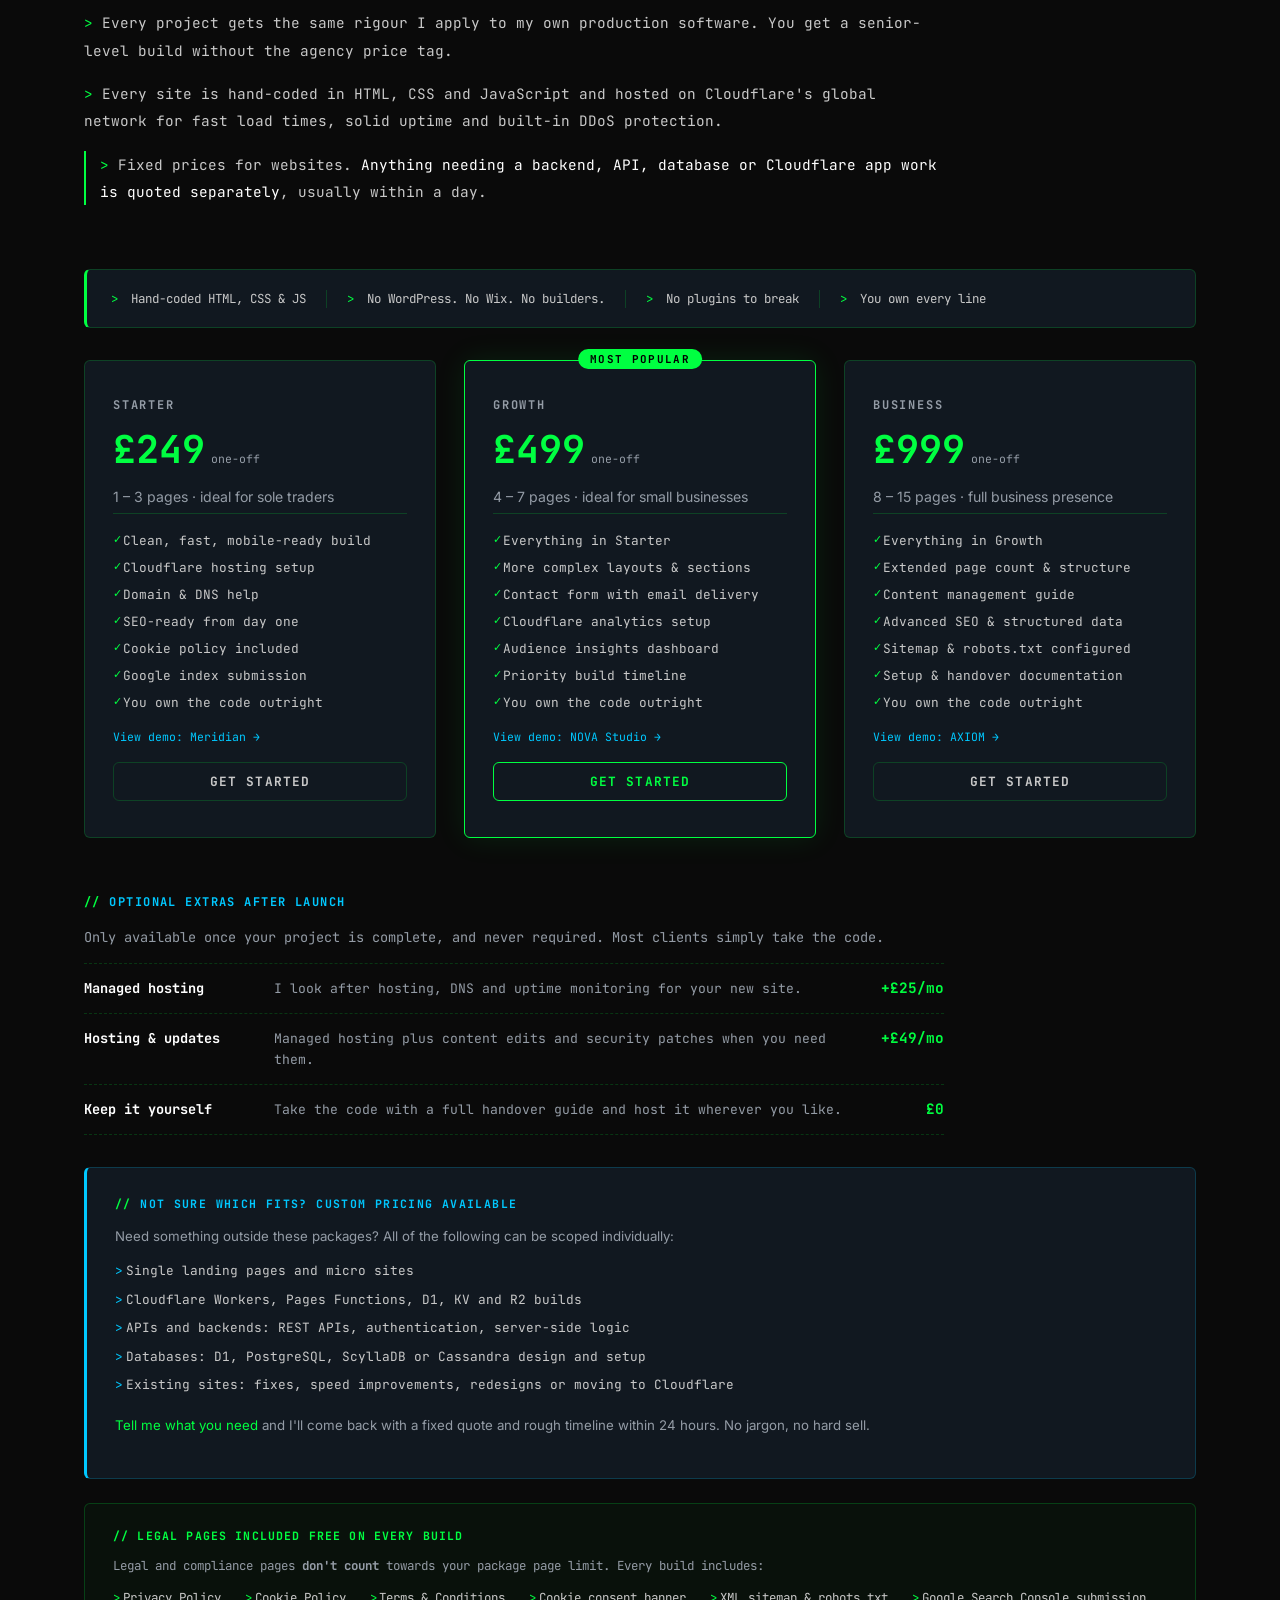
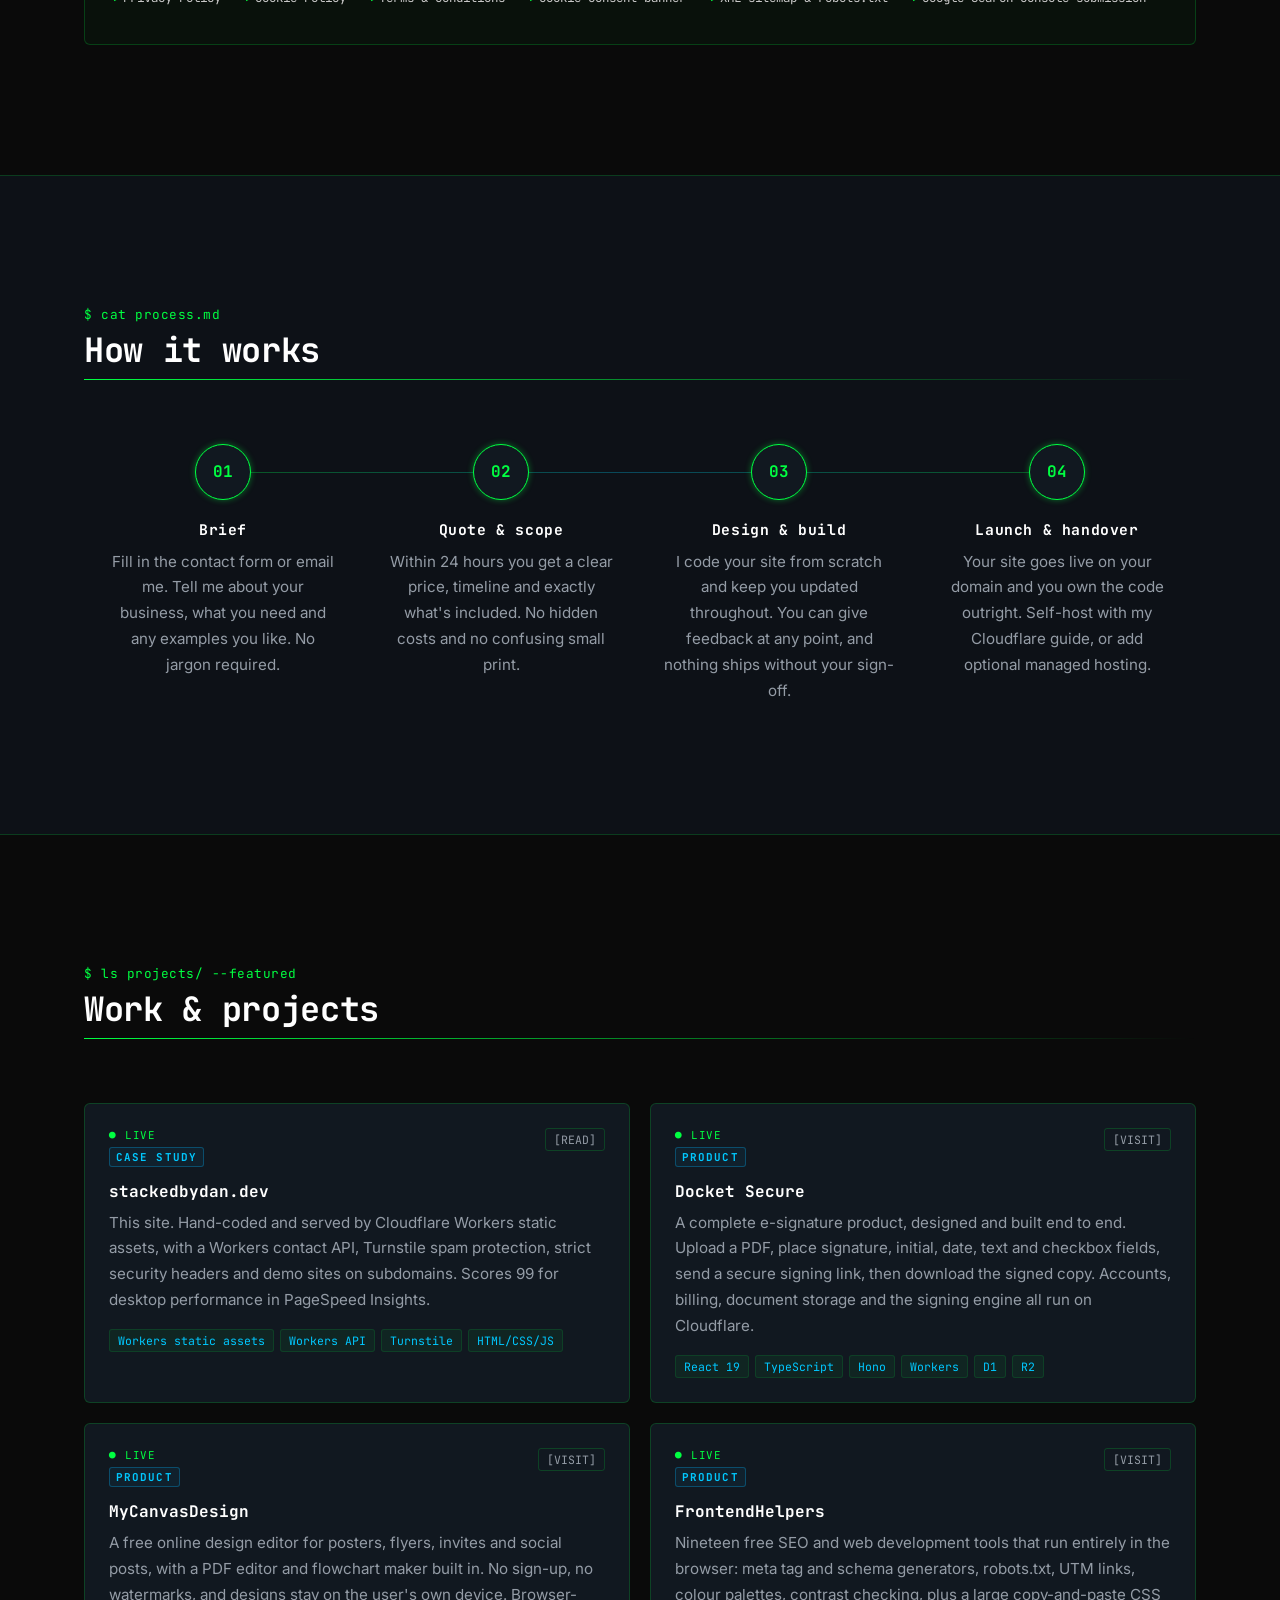
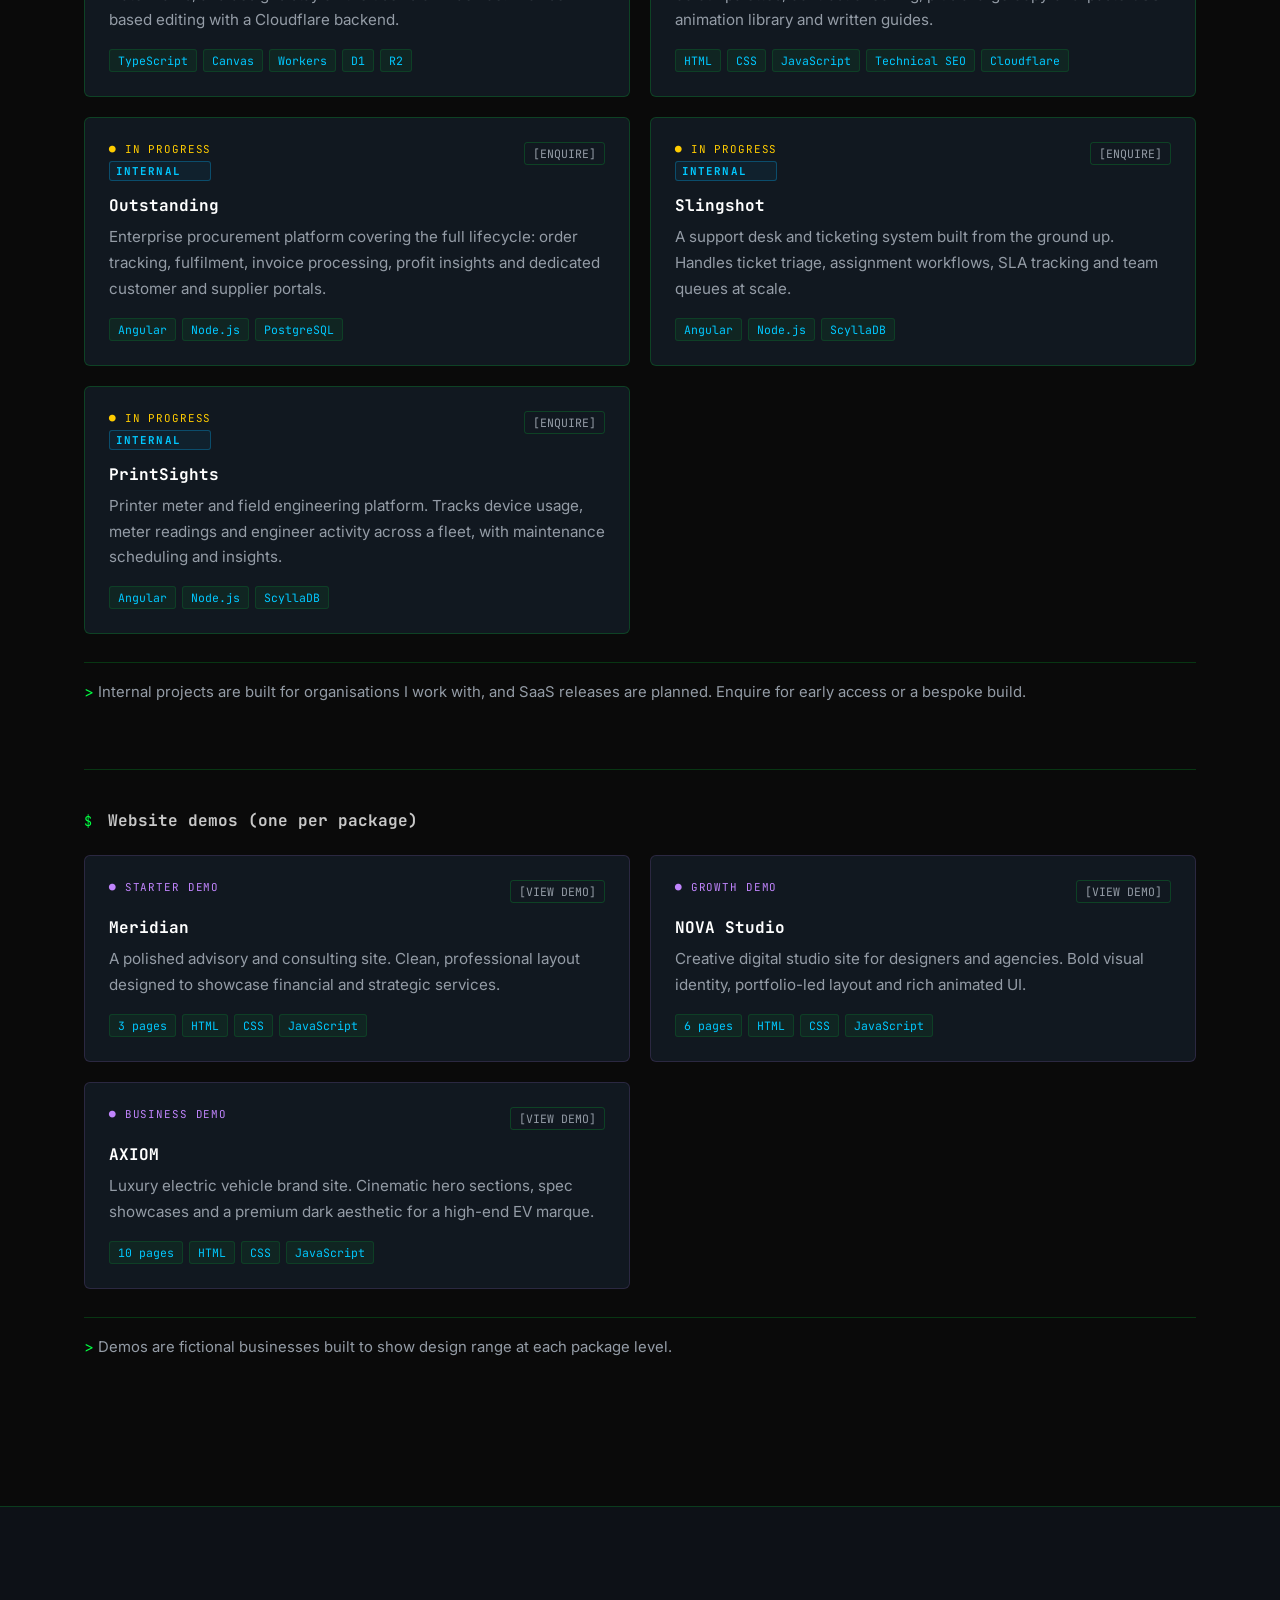
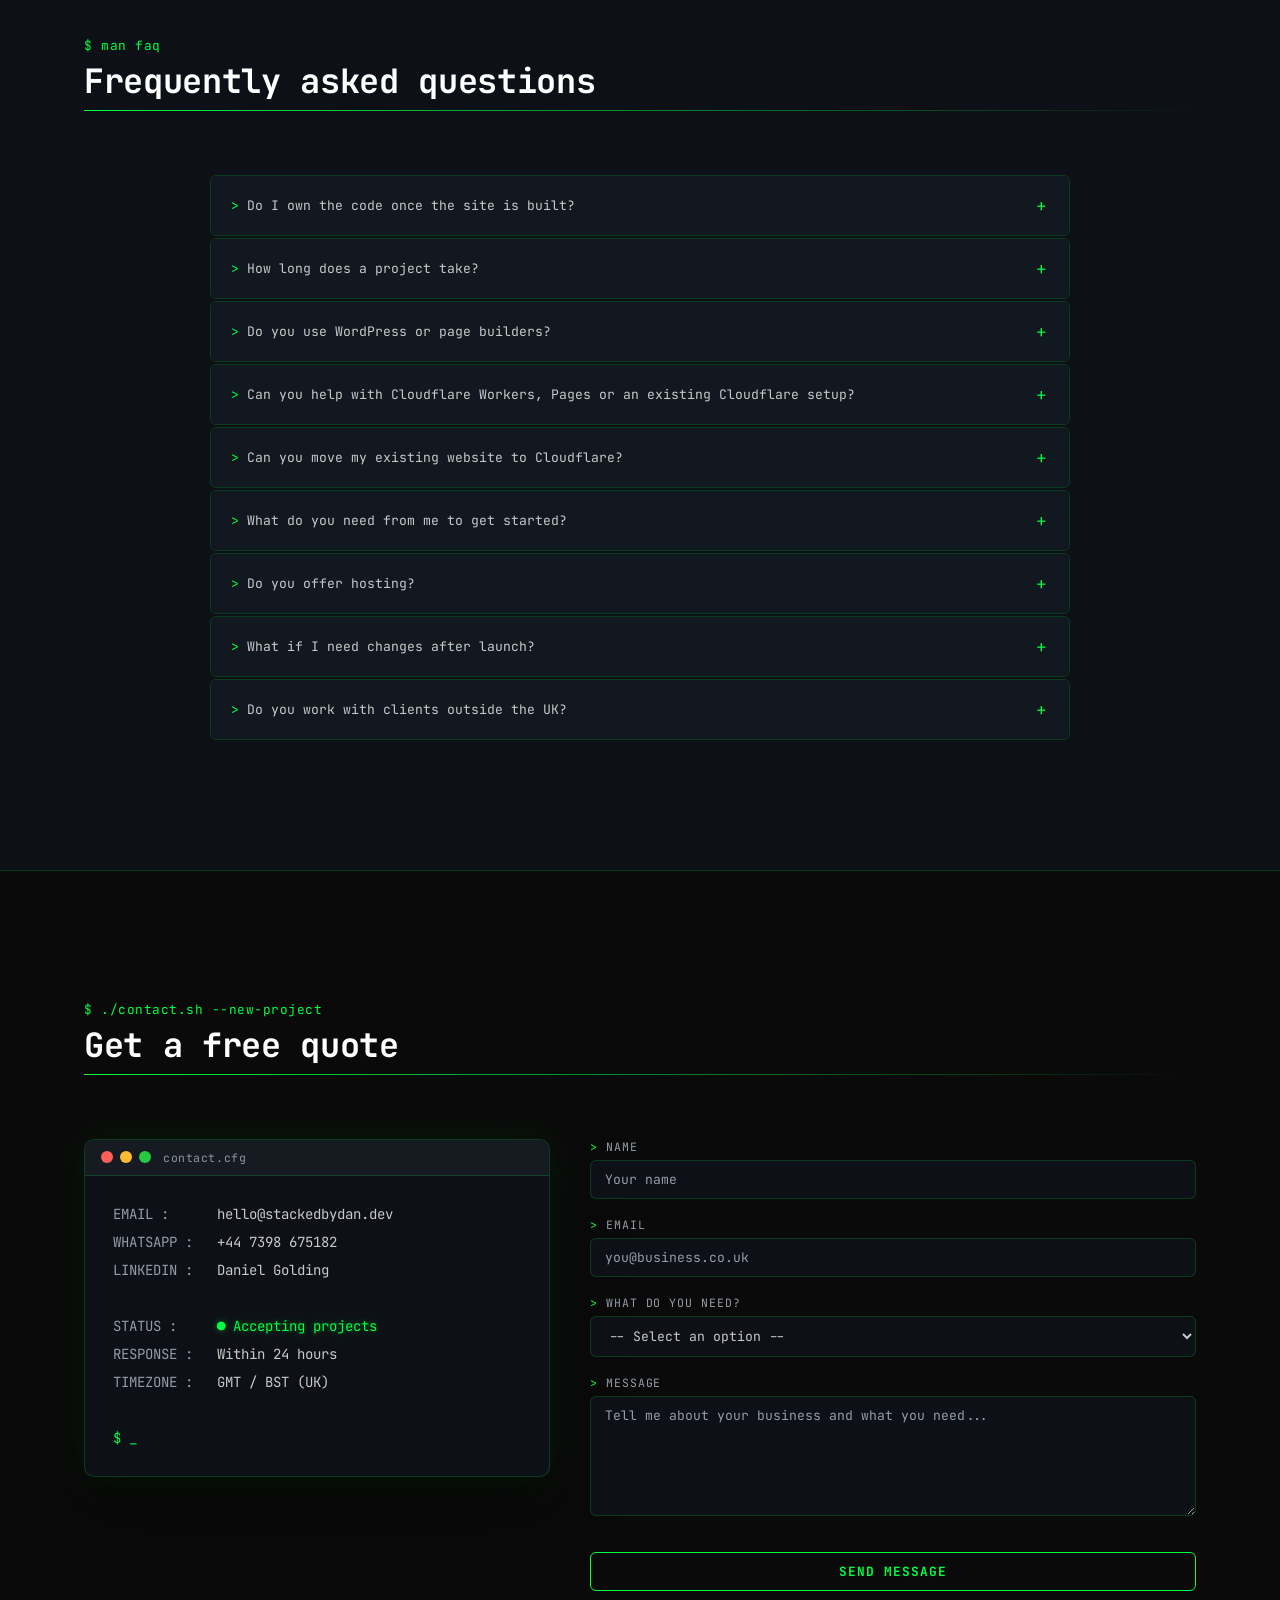
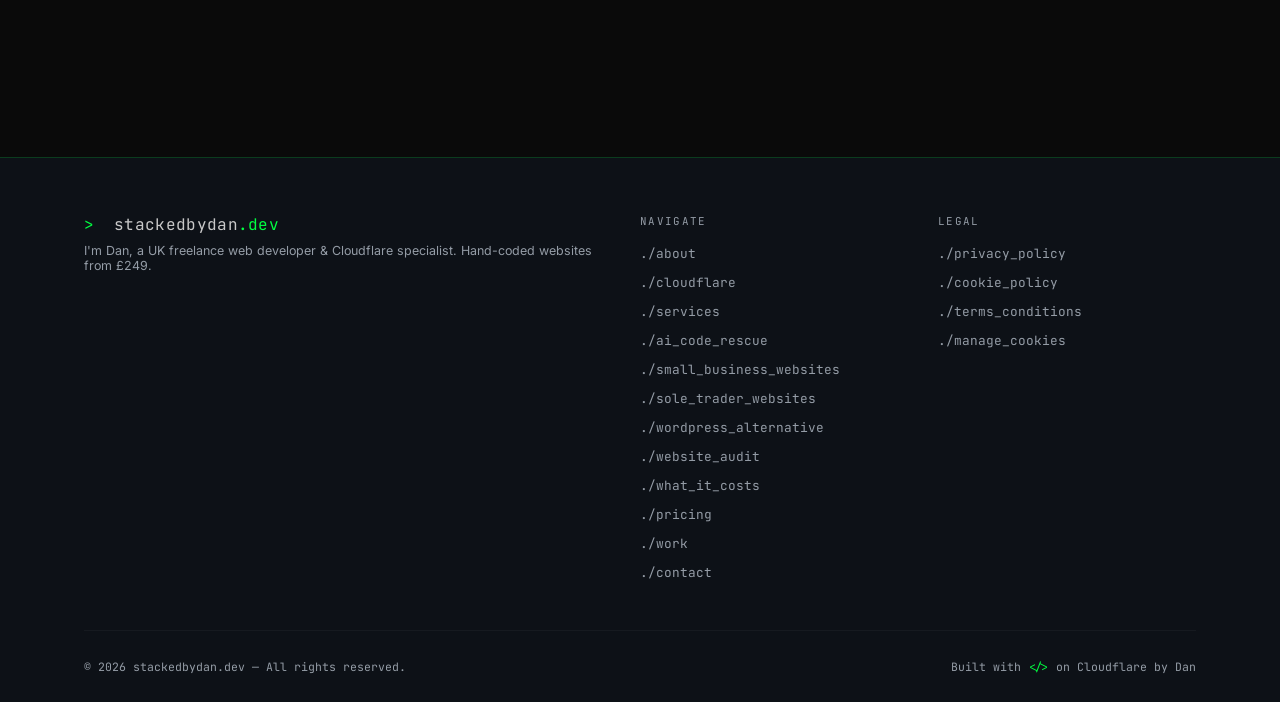
==== commit 7320a00c: "Add service landing pages, real portfolio, WhatsApp and an accessibility pass SEO: - Six new landing" ====
--- a/index.html
+++ b/index.html
@@ -49,7 +49,9 @@
         "name": "StackedByDan",
         "description": "UK freelance web developer and Cloudflare specialist: hand-coded websites for small businesses and Cloudflare Workers, Pages, D1 and R2 builds.",
         "inLanguage": "en-GB",
-        "publisher": { "@id": "https://stackedbydan.dev/#person" }
+        "publisher": {
+          "@id": "https://stackedbydan.dev/#person"
+        }
       },
       {
         "@type": "Person",
@@ -59,13 +61,62 @@
         "url": "https://stackedbydan.dev/",
         "image": "https://stackedbydan.dev/assets/web-app-manifest-512x512.png",
         "email": "mailto:hello@stackedbydan.dev",
+        "telephone": "+44 7398 675182",
         "jobTitle": "Freelance Web Developer & Cloudflare Specialist",
-        "description": "UK-based full stack developer and Head of IT Services with 10+ years of experience. Builds hand-coded websites for small businesses, and web applications and APIs hosted on Linux servers, Microsoft Azure, DigitalOcean and Cloudflare Workers and Pages.",
-        "knowsAbout": ["Cloudflare", "Cloudflare Workers", "Cloudflare Pages", "Cloudflare D1", "Cloudflare R2", "Cloudflare KV", "Cloudflare Durable Objects", "Cloudflare Turnstile", "Cloudflare DNS", "Serverless", "Edge computing", "HTML", "CSS", "JavaScript", "TypeScript", "React", "Angular", "Node.js", "Python", "C#", "PostgreSQL", "ScyllaDB", "Apache Cassandra", "Linux", "Nginx", "Docker", "Microsoft Azure", "DigitalOcean", "Web Development", "Technical SEO", "Web Performance"],
-        "worksFor": { "@id": "https://stackedbydan.dev/#service" },
-        "nationality": { "@type": "Country", "name": "United Kingdom" },
+        "description": "UK-based full stack developer with 10+ years of experience. Builds hand-coded websites for small businesses, and web applications and APIs hosted on Linux servers, Microsoft Azure, DigitalOcean and Cloudflare Workers and Pages.",
+        "knowsAbout": [
+          "Cloudflare",
+          "Cloudflare Workers",
+          "Cloudflare Pages",
+          "Cloudflare D1",
+          "Cloudflare R2",
+          "Cloudflare KV",
+          "Cloudflare Durable Objects",
+          "Cloudflare Turnstile",
+          "Cloudflare DNS",
+          "Serverless",
+          "Edge computing",
+          "HTML",
+          "CSS",
+          "JavaScript",
+          "TypeScript",
+          "React",
+          "Angular",
+          "Node.js",
+          "Python",
+          "C#",
+          "PostgreSQL",
+          "ScyllaDB",
+          "Apache Cassandra",
+          "Linux",
+          "Nginx",
+          "Docker",
+          "Microsoft Azure",
+          "DigitalOcean",
+          "Web Development",
+          "Technical SEO",
+          "Web Performance"
+        ],
+        "worksFor": {
+          "@id": "https://stackedbydan.dev/#service"
+        },
+        "nationality": {
+          "@type": "Country",
+          "name": "United Kingdom"
+        },
         "sameAs": [
           "https://www.linkedin.com/in/daniel-golding-a83b89208/"
+        ],
+        "subjectOf": [
+          {
+            "@id": "https://docketsecure.com/#app"
+          },
+          {
+            "@id": "https://mycanvasdesign.com/#app"
+          },
+          {
+            "@id": "https://frontendhelpers.com/#app"
+          }
         ]
       },
       {
@@ -77,15 +128,38 @@
         "logo": "https://stackedbydan.dev/assets/web-app-manifest-512x512.png",
         "image": "https://stackedbydan.dev/assets/og-image.png",
         "email": "hello@stackedbydan.dev",
+        "telephone": "+44 7398 675182",
+        "contactPoint": {
+          "@type": "ContactPoint",
+          "telephone": "+44 7398 675182",
+          "contactType": "sales",
+          "availableLanguage": "English",
+          "areaServed": "GB"
+        },
         "priceRange": "£249-£999",
         "currenciesAccepted": "GBP",
         "description": "Freelance web development and Cloudflare engineering. Hand-coded, fast, mobile-ready websites for UK small businesses and sole traders, plus Cloudflare Workers, Pages, D1, KV and R2 applications, migrations and security setup.",
-        "founder": { "@id": "https://stackedbydan.dev/#person" },
+        "founder": {
+          "@id": "https://stackedbydan.dev/#person"
+        },
         "areaServed": [
-          { "@type": "Country", "name": "United Kingdom" },
-          { "@type": "Place", "name": "Europe" }
+          {
+            "@type": "Country",
+            "name": "United Kingdom"
+          },
+          {
+            "@type": "Place",
+            "name": "Europe"
+          }
         ],
-        "knowsAbout": ["Cloudflare Workers", "Cloudflare Pages", "Cloudflare D1", "Cloudflare R2", "Website design", "Technical SEO"],
+        "knowsAbout": [
+          "Cloudflare Workers",
+          "Cloudflare Pages",
+          "Cloudflare D1",
+          "Cloudflare R2",
+          "Website design",
+          "Technical SEO"
+        ],
         "hasOfferCatalog": {
           "@type": "OfferCatalog",
           "name": "Services",
@@ -127,49 +201,121 @@
           {
             "@type": "Question",
             "name": "Do I own the code once the site is built?",
-            "acceptedAnswer": { "@type": "Answer", "text": "Yes. Once the project is paid for, all code belongs to you outright. No licensing fees, no lock-in. If you want to self-host, you get a step-by-step Cloudflare setup guide. If you'd rather not, I can host it for you as an optional extra once the project is complete." }
+            "acceptedAnswer": {
+              "@type": "Answer",
+              "text": "Yes. Once the project is paid for, all code belongs to you outright. No licensing fees, no lock-in. If you want to self-host, you get a step-by-step Cloudflare setup guide. If you'd rather not, I can host it for you as an optional extra once the project is complete."
+            }
           },
           {
             "@type": "Question",
             "name": "How long does a project take?",
-            "acceptedAnswer": { "@type": "Answer", "text": "A Starter site (1 to 3 pages) typically takes 5 to 7 days. A Growth build (4 to 7 pages) takes around 2 weeks. Business-tier and Cloudflare projects vary, and you get a realistic timeline in your quote before anything starts." }
+            "acceptedAnswer": {
+              "@type": "Answer",
+              "text": "A Starter site (1 to 3 pages) typically takes 5 to 7 days. A Growth build (4 to 7 pages) takes around 2 weeks. Business-tier and Cloudflare projects vary, and you get a realistic timeline in your quote before anything starts."
+            }
           },
           {
             "@type": "Question",
             "name": "Do you use WordPress or page builders?",
-            "acceptedAnswer": { "@type": "Answer", "text": "No. Every site is hand-coded in HTML, CSS and JavaScript. No WordPress, Wix, Squarespace or drag-and-drop builders. That means faster load times, cleaner code, better SEO and a site that is genuinely yours." }
+            "acceptedAnswer": {
+              "@type": "Answer",
+              "text": "No. Every site is hand-coded in HTML, CSS and JavaScript. No WordPress, Wix, Squarespace or drag-and-drop builders. That means faster load times, cleaner code, better SEO and a site that is genuinely yours."
+            }
           },
           {
             "@type": "Question",
             "name": "Can you help with Cloudflare Workers, Pages or an existing Cloudflare setup?",
-            "acceptedAnswer": { "@type": "Answer", "text": "Yes. I build and maintain production apps on Cloudflare Workers and Pages using D1, KV, R2, Durable Objects, Cron Triggers, Turnstile and Email routing. I can build something new, fix or extend an existing Worker, move a site to Cloudflare, or tidy up DNS, caching and security rules." }
+            "acceptedAnswer": {
+              "@type": "Answer",
+              "text": "Yes. I build and maintain production apps on Cloudflare Workers and Pages using D1, KV, R2, Durable Objects, Cron Triggers, Turnstile and Email routing. I can build something new, fix or extend an existing Worker, move a site to Cloudflare, or tidy up DNS, caching and security rules."
+            }
           },
           {
             "@type": "Question",
             "name": "Can you move my existing website to Cloudflare?",
-            "acceptedAnswer": { "@type": "Answer", "text": "Yes. I can move static sites and rebuild WordPress or page-builder sites as fast hand-coded sites on Cloudflare Pages, including DNS changes, redirects so you keep your Google rankings, SSL and email records." }
+            "acceptedAnswer": {
+              "@type": "Answer",
+              "text": "Yes. I can move static sites and rebuild WordPress or page-builder sites as fast hand-coded sites on Cloudflare Pages, including DNS changes, redirects so you keep your Google rankings, SSL and email records."
+            }
           },
           {
             "@type": "Question",
             "name": "What do you need from me to get started?",
-            "acceptedAnswer": { "@type": "Answer", "text": "A short description of your business, the pages you need, any copy or images you want to use, and ideally a couple of websites you like the look of. If you don't have copy or images ready, I can advise on that too." }
+            "acceptedAnswer": {
+              "@type": "Answer",
+              "text": "A short description of your business, the pages you need, any copy or images you want to use, and ideally a couple of websites you like the look of. If you don't have copy or images ready, I can advise on that too."
+            }
           },
           {
             "@type": "Question",
             "name": "Do you offer hosting?",
-            "acceptedAnswer": { "@type": "Answer", "text": "Yes, as an optional extra once your site is finished. Sites are deployed on Cloudflare's global network, and I can look after hosting, DNS and uptime monitoring for a small monthly fee. You can also host it yourself using the deployment guide at no extra cost." }
+            "acceptedAnswer": {
+              "@type": "Answer",
+              "text": "Yes, as an optional extra once your site is finished. Sites are deployed on Cloudflare's global network, and I can look after hosting, DNS and uptime monitoring for a small monthly fee. You can also host it yourself using the deployment guide at no extra cost."
+            }
           },
           {
             "@type": "Question",
             "name": "What if I need changes after launch?",
-            "acceptedAnswer": { "@type": "Answer", "text": "Small tweaks in the first 14 days after launch are included. After that, changes are quoted individually, or you can add an optional monthly updates plan. Nothing happens without your approval first." }
+            "acceptedAnswer": {
+              "@type": "Answer",
+              "text": "Small tweaks in the first 14 days after launch are included. After that, changes are quoted individually, or you can add an optional monthly updates plan. Nothing happens without your approval first."
+            }
           },
           {
             "@type": "Question",
             "name": "Do you work with clients outside the UK?",
-            "acceptedAnswer": { "@type": "Answer", "text": "Yes. Everything is done remotely. I'm UK-based (GMT/BST), which makes communication straightforward with most of Europe and workable further afield. Payment in GBP is preferred but alternatives can be discussed." }
+            "acceptedAnswer": {
+              "@type": "Answer",
+              "text": "Yes. Everything is done remotely. I'm UK-based (GMT/BST), which makes communication straightforward with most of Europe and workable further afield. Payment in GBP is preferred but alternatives can be discussed."
+            }
           }
         ]
+      },
+      {
+        "@type": "SoftwareApplication",
+        "@id": "https://docketsecure.com/#app",
+        "name": "Docket Secure",
+        "url": "https://docketsecure.com",
+        "applicationCategory": "BusinessApplication",
+        "operatingSystem": "Web browser",
+        "description": "Web-based e-signature application. Upload a PDF, place signature, initial, date, text and checkbox fields, send a secure signing link and download the signed document.",
+        "author": {
+          "@id": "https://stackedbydan.dev/#person"
+        },
+        "creator": {
+          "@id": "https://stackedbydan.dev/#person"
+        }
+      },
+      {
+        "@type": "SoftwareApplication",
+        "@id": "https://mycanvasdesign.com/#app",
+        "name": "MyCanvasDesign",
+        "url": "https://mycanvasdesign.com",
+        "applicationCategory": "DesignApplication",
+        "operatingSystem": "Web browser",
+        "description": "Free online design editor for posters, flyers, invitations and social posts, with a PDF editor and flowchart maker. No sign-up and no watermarks.",
+        "author": {
+          "@id": "https://stackedbydan.dev/#person"
+        },
+        "creator": {
+          "@id": "https://stackedbydan.dev/#person"
+        }
+      },
+      {
+        "@type": "SoftwareApplication",
+        "@id": "https://frontendhelpers.com/#app",
+        "name": "FrontendHelpers",
+        "url": "https://frontendhelpers.com",
+        "applicationCategory": "DeveloperApplication",
+        "operatingSystem": "Web browser",
+        "description": "Free browser-based SEO and web development tools, including meta tag and schema generators, robots.txt, UTM links, colour palettes and contrast checking, plus a CSS animation library.",
+        "author": {
+          "@id": "https://stackedbydan.dev/#person"
+        },
+        "creator": {
+          "@id": "https://stackedbydan.dev/#person"
+        }
       }
     ]
   }
@@ -178,10 +324,10 @@
   <!-- Fonts: loaded without blocking first paint -->
   <link rel="preconnect" href="https://fonts.googleapis.com" />
   <link rel="preconnect" href="https://fonts.gstatic.com" crossorigin />
-  <link rel="preload" as="style" href="https://fonts.googleapis.com/css2?family=JetBrains+Mono:wght@400;600;700&display=swap" onload="this.onload=null;this.rel='stylesheet'" />
-  <noscript><link rel="stylesheet" href="https://fonts.googleapis.com/css2?family=JetBrains+Mono:wght@400;600;700&display=swap" /></noscript>
-
-  <link rel="stylesheet" href="/css/style.css?v=20261013e" />
+  <link rel="preload" as="style" href="https://fonts.googleapis.com/css2?family=Inter:wght@400;500;600&family=JetBrains+Mono:wght@400;600;700&display=swap" onload="this.onload=null;this.rel='stylesheet'" />
+  <noscript><link rel="stylesheet" href="https://fonts.googleapis.com/css2?family=Inter:wght@400;500;600&family=JetBrains+Mono:wght@400;600;700&display=swap" /></noscript>
+
+  <link rel="stylesheet" href="/css/style.css?v=20261106b" />
 
   <!-- Google tag (gtag.js), loaded after the page has rendered -->
   <script>
@@ -269,14 +415,14 @@
         <div class="hero-intro">
           <p class="hero-eyebrow"><span class="prompt" aria-hidden="true">&gt;&nbsp;</span>Hi, I'm Dan &middot; freelance developer &middot; United Kingdom</p>
           <h1 id="hero-heading" class="hero-title">UK web developer &amp; <span class="accent">Cloudflare specialist</span></h1>
-          <p class="hero-sub">I build fast, hand-coded websites for small businesses <strong>from £249</strong>, and Workers, Pages, D1 and R2 applications for teams that run on Cloudflare. No WordPress, no page builders, no lock-in. You own every line.</p>
+          <p class="hero-sub">I build fast, hand-coded websites for small businesses <strong>from £249</strong>, and Workers, Pages, D1 and R2 applications for teams that run on Cloudflare. No WordPress, no page builders, no lock-in. You own every line. Built something with an AI tool that will not deploy? <a href="/ai-generated-code-to-production">I finish those too</a>.</p>
           <div class="hero-cta">
             <a href="#contact" class="btn btn-primary">Get a free quote</a>
             <a href="#packages" class="btn btn-ghost">See website prices</a>
             <a href="/cloudflare-developer" class="btn btn-ghost">Cloudflare work &rarr;</a>
           </div>
           <ul class="hero-proof">
-            <li><span class="accent">&#10003;</span> Head of IT Services by day</li>
+            <li><span class="accent">&#10003;</span> 3 live products built and running</li>
             <li><span class="accent">&#10003;</span> 10+ years shipping production systems</li>
             <li><span class="accent">&#10003;</span> Reply within 24 hours</li>
           </ul>
@@ -323,7 +469,7 @@
                 <div class="t-cmd" aria-hidden="true">$ whoami</div>
                 <br />
                 <div class="output-row"><span class="key">NAME     :</span><span class="value">Daniel Golding</span></div>
-                <div class="output-row"><span class="key">DAY JOB  :</span><span class="value">Head of IT Services</span></div>
+                <div class="output-row"><span class="key">SHIPPED  :</span><span class="value">DocketSecure, MyCanvas, FrontendHelpers</span></div>
                 <div class="output-row"><span class="key">BUILDS   :</span><span class="value">Websites, web apps, APIs</span></div>
                 <div class="output-row"><span class="key">PLATFORM :</span><span class="value">Cloudflare</span></div>
                 <div class="output-row"><span class="key">EXP      :</span><span class="value">10+ years</span></div>
@@ -337,7 +483,7 @@
 
           <div class="about-content">
             <div class="about-text reveal">
-              <p><span class="accent">&gt;</span> I'm Dan, a UK-based full stack developer. By day I'm <span class="highlight">Head of IT Services</span>, responsible for the systems a whole organisation relies on. Through StackedByDan I bring that same standard to small businesses and teams who need something built properly.</p>
+              <p><span class="accent">&gt;</span> I'm Dan, a UK-based full stack developer with <span class="highlight">10+ years building production systems</span>. I've designed, built and shipped three live products of my own, and through StackedByDan I bring that same standard to small businesses and teams who need something built properly.</p>
               <p><span class="accent">&gt;</span> For small businesses, that means a website that loads in a blink, ranks well and never needs a plugin update. For technical teams, it means <span class="highlight">production web apps and APIs</span>, hosted wherever suits the job: Linux servers, Microsoft Azure, DigitalOcean or Cloudflare's edge with Workers, Pages, D1, KV and R2.</p>
               <p><span class="accent">&gt;</span> You deal with me directly from first message to launch. No account managers, no outsourcing, no jargon.</p>
             </div>
@@ -403,7 +549,7 @@
           <div class="service-card reveal">
             <div class="service-icon" aria-hidden="true"><svg viewBox="0 0 24 24" width="22" height="22" fill="none" stroke="currentColor" stroke-width="1.75" stroke-linecap="round" stroke-linejoin="round" focusable="false"><polyline points="16 18 22 12 16 6"/><polyline points="8 6 2 12 8 18"/></svg></div>
             <h3 class="service-title">Small business websites</h3>
-            <p class="service-desc">Custom websites built from scratch: fast, mobile-ready and set up for Google from day one. Fixed prices from £249.</p>
+            <p class="service-desc">Custom websites built from scratch: fast, mobile-ready and set up for Google from day one. Fixed prices from £249. <a href="/small-business-website-design">More on small business websites &rarr;</a></p>
             <ul class="service-tags"><li>HTML</li><li>CSS</li><li>JavaScript</li><li>Responsive</li><li>SEO</li></ul>
           </div>
           <div class="service-card reveal">
@@ -421,7 +567,7 @@
           <div class="service-card reveal">
             <div class="service-icon" aria-hidden="true"><svg viewBox="0 0 24 24" width="22" height="22" fill="none" stroke="currentColor" stroke-width="1.75" stroke-linecap="round" stroke-linejoin="round" focusable="false"><path d="m12 14 4-4"/><path d="M3.34 19a10 10 0 1 1 17.32 0"/></svg></div>
             <h3 class="service-title">Website audit &amp; speed fixes</h3>
-            <p class="service-desc">A clear report on your current site's speed, SEO, accessibility and code quality, with the fixes ranked by impact. I can make the fixes too.</p>
+            <p class="service-desc">A clear report on your current site's speed, SEO, accessibility and code quality, with the fixes ranked by impact. I can make the fixes too. Audits are £100 to £200 depending on page count. <a href="/website-speed-audit">More on website audits &rarr;</a></p>
             <ul class="service-tags"><li>Core Web Vitals</li><li>SEO</li><li>Accessibility</li><li>Code review</li></ul>
           </div>
           <div class="service-card reveal">
@@ -431,9 +577,15 @@
             <ul class="service-tags"><li>Wireframing</li><li>Design systems</li><li>Accessibility</li></ul>
           </div>
           <div class="service-card reveal">
+            <div class="service-icon" aria-hidden="true"><svg viewBox="0 0 24 24" width="22" height="22" fill="none" stroke="currentColor" stroke-width="1.75" stroke-linecap="round" stroke-linejoin="round" focusable="false"><path d="M12 3v3M12 18v3M3 12h3M18 12h3M5.6 5.6l2.1 2.1M16.3 16.3l2.1 2.1M18.4 5.6l-2.1 2.1M7.7 16.3l-2.1 2.1"/><circle cx="12" cy="12" r="3.2"/></svg></div>
+            <h3 class="service-title">AI-built code, finished &amp; deployed</h3>
+            <p class="service-desc">Built a prototype with Lovable, Bolt, v0, Cursor or ChatGPT and hit a wall? I make it secure, give it a real database and login, and deploy it properly on Cloudflare. <a href="/ai-generated-code-to-production">More on AI code rescue &rarr;</a></p>
+            <ul class="service-tags"><li>Security</li><li>Databases</li><li>Auth</li><li>Deployment</li></ul>
+          </div>
+          <div class="service-card reveal">
             <div class="service-icon" aria-hidden="true"><svg viewBox="0 0 24 24" width="22" height="22" fill="none" stroke="currentColor" stroke-width="1.75" stroke-linecap="round" stroke-linejoin="round" focusable="false"><path d="M21 12a9 9 0 0 0-9-9 9.75 9.75 0 0 0-6.74 2.74L3 8"/><path d="M3 3v5h5"/><path d="M3 12a9 9 0 0 0 9 9 9.75 9.75 0 0 0 6.74-2.74L21 16"/><path d="M16 16h5v5"/></svg></div>
             <h3 class="service-title">Redesigns &amp; moving off WordPress</h3>
-            <p class="service-desc">Already have a slow WordPress, Wix or Squarespace site? I'll rebuild it as a fast hand-coded site, keeping your content and your Google rankings.</p>
+            <p class="service-desc">Already have a slow WordPress, Wix or Squarespace site? I'll rebuild it as a fast hand-coded site, keeping your content and your Google rankings. <a href="/wordpress-alternative">More on moving off WordPress &rarr;</a></p>
             <ul class="service-tags"><li>Redesign</li><li>WordPress exit</li><li>Redirects</li><li>Speed</li></ul>
           </div>
 
@@ -452,7 +604,7 @@
         </div>
 
         <div class="packages-intro reveal">
-          <p><span class="accent">&gt;</span> I run StackedByDan alongside my role as Head of IT, so every project gets the same rigour I apply professionally. You get a senior-level build without the agency price tag.</p>
+          <p><span class="accent">&gt;</span> Every project gets the same rigour I apply to my own production software. You get a senior-level build without the agency price tag.</p>
           <p><span class="accent">&gt;</span> Every site is hand-coded in HTML, CSS and JavaScript and hosted on Cloudflare's global network for fast load times, solid uptime and built-in DDoS protection.</p>
           <p class="packages-focus"><span class="prompt">&gt;</span> Fixed prices for websites. <span class="highlight">Anything needing a backend, API, database or Cloudflare app work is quoted separately</span>, usually within a day.</p>
         </div>
@@ -624,6 +776,48 @@
           <div class="project-card reveal">
             <div class="project-header">
               <div class="project-badges">
+                <span class="project-status online">&#9679; LIVE</span>
+                <span class="project-badge internal">PRODUCT</span>
+              </div>
+              <a href="https://docketsecure.com" class="project-link" target="_blank" rel="noopener">[VISIT]</a>
+            </div>
+            <h3 class="project-title">Docket Secure</h3>
+            <p class="project-desc">A complete e-signature product, designed and built end to end. Upload a PDF, place signature, initial, date, text and checkbox fields, send a secure signing link, then download the signed copy. Accounts, billing, document storage and the signing engine all run on Cloudflare.</p>
+            <div class="project-tech">
+              <span>React 19</span><span>TypeScript</span><span>Hono</span><span>Workers</span><span>D1</span><span>R2</span>
+            </div>
+          </div>
+          <div class="project-card reveal">
+            <div class="project-header">
+              <div class="project-badges">
+                <span class="project-status online">&#9679; LIVE</span>
+                <span class="project-badge internal">PRODUCT</span>
+              </div>
+              <a href="https://mycanvasdesign.com" class="project-link" target="_blank" rel="noopener">[VISIT]</a>
+            </div>
+            <h3 class="project-title">MyCanvasDesign</h3>
+            <p class="project-desc">A free online design editor for posters, flyers, invites and social posts, with a PDF editor and flowchart maker built in. No sign-up, no watermarks, and designs stay on the user's own device. Browser-based editing with a Cloudflare backend.</p>
+            <div class="project-tech">
+              <span>TypeScript</span><span>Canvas</span><span>Workers</span><span>D1</span><span>R2</span>
+            </div>
+          </div>
+          <div class="project-card reveal">
+            <div class="project-header">
+              <div class="project-badges">
+                <span class="project-status online">&#9679; LIVE</span>
+                <span class="project-badge internal">PRODUCT</span>
+              </div>
+              <a href="https://frontendhelpers.com" class="project-link" target="_blank" rel="noopener">[VISIT]</a>
+            </div>
+            <h3 class="project-title">FrontendHelpers</h3>
+            <p class="project-desc">Nineteen free SEO and web development tools that run entirely in the browser: meta tag and schema generators, robots.txt, UTM links, colour palettes, contrast checking, plus a large copy-and-paste CSS animation library and written guides.</p>
+            <div class="project-tech">
+              <span>HTML</span><span>CSS</span><span>JavaScript</span><span>Technical SEO</span><span>Cloudflare</span>
+            </div>
+          </div>
+          <div class="project-card reveal">
+            <div class="project-header">
+              <div class="project-badges">
                 <span class="project-status building">&#9679; IN PROGRESS</span>
                 <span class="project-badge internal">INTERNAL</span>
               </div>
@@ -813,6 +1007,7 @@
               </div>
               <div class="terminal-body">
                 <div class="output-row"><span class="key">EMAIL    :</span><a href="mailto:hello@stackedbydan.dev" class="value">hello@stackedbydan.dev</a></div>
+                <div class="output-row"><span class="key">WHATSAPP :</span><a href="https://wa.me/447398675182?text=Hi%20Dan%2C%20I%27d%20like%20a%20quote%20for%20a%20website." class="value" target="_blank" rel="noopener">+44 7398 675182</a></div>
                 <div class="output-row"><span class="key">LINKEDIN :</span><a href="https://www.linkedin.com/in/daniel-golding-a83b89208/" class="value" target="_blank" rel="noopener">Daniel Golding</a></div>
                 <br />
                 <div class="output-row"><span class="key">STATUS   :</span><span class="green-text">&#9679; Accepting projects</span></div>
@@ -878,6 +1073,12 @@
             <li><a href="#about">./about</a></li>
             <li><a href="/cloudflare-developer">./cloudflare</a></li>
             <li><a href="#services">./services</a></li>
+            <li><a href="/ai-generated-code-to-production">./ai_code_rescue</a></li>
+            <li><a href="/small-business-website-design">./small_business_websites</a></li>
+            <li><a href="/sole-trader-website">./sole_trader_websites</a></li>
+            <li><a href="/wordpress-alternative">./wordpress_alternative</a></li>
+            <li><a href="/website-speed-audit">./website_audit</a></li>
+            <li><a href="/website-cost-uk">./what_it_costs</a></li>
             <li><a href="#packages">./pricing</a></li>
             <li><a href="#portfolio">./work</a></li>
             <li><a href="#contact">./contact</a></li>
@@ -900,6 +1101,10 @@
     </div>
   </footer>
 
+  <a class="wa-float" href="https://wa.me/447398675182?text=Hi%20Dan%2C%20I%27d%20like%20a%20quote%20for%20a%20website." target="_blank" rel="noopener" aria-label="Message Dan on WhatsApp" title="Message me on WhatsApp">
+    <svg viewBox="0 0 24 24" width="22" height="22" aria-hidden="true" focusable="false"><path fill="currentColor" d="M12.04 2c-5.46 0-9.91 4.45-9.91 9.91 0 1.75.46 3.45 1.32 4.95L2.05 22l5.25-1.38a9.87 9.87 0 0 0 4.74 1.21h.01c5.46 0 9.91-4.45 9.91-9.91 0-2.65-1.03-5.14-2.9-7.01A9.82 9.82 0 0 0 12.04 2zm0 18.15h-.01a8.2 8.2 0 0 1-4.19-1.15l-.3-.18-3.12.82.83-3.04-.2-.31a8.17 8.17 0 0 1-1.26-4.38c0-4.54 3.7-8.24 8.25-8.24 2.2 0 4.27.86 5.83 2.42a8.19 8.19 0 0 1 2.41 5.83c0 4.54-3.7 8.23-8.24 8.23zm4.52-6.16c-.25-.12-1.47-.72-1.69-.81-.23-.08-.39-.12-.56.13-.16.24-.64.8-.78.97-.14.16-.29.18-.54.06-.25-.13-1.05-.39-1.99-1.23-.74-.66-1.23-1.47-1.38-1.72-.14-.25-.01-.38.11-.5.11-.11.25-.29.37-.43.13-.15.17-.25.25-.41.08-.17.04-.31-.02-.43-.06-.12-.56-1.34-.76-1.84-.2-.48-.41-.42-.56-.43l-.48-.01c-.17 0-.43.06-.66.31-.23.25-.86.85-.86 2.07 0 1.22.89 2.4 1.01 2.56.12.17 1.75 2.67 4.23 3.74.59.26 1.05.41 1.41.52.59.19 1.13.16 1.56.1.48-.07 1.47-.6 1.67-1.18.21-.58.21-1.07.15-1.18-.06-.1-.22-.17-.47-.29z"/></svg>
+    <span>WhatsApp</span>
+  </a>
   <button id="back-to-top" aria-label="Back to top" title="Back to top">[ &uarr; top ]</button>
 
   <script src="/js/main.js?v=20261013e" defer></script>
--- a/css/style.css
+++ b/css/style.css
@@ -819,3 +819,109 @@
   .extras-list li { grid-template-columns: 1fr auto; }
   .extras-desc { grid-column: 1 / -1; grid-row: 2; }
 }
+
+/* ââ WhatsApp float ââââââââââââââââââââââââââââââââââââââââââ */
+.wa-float {
+  position: fixed; bottom: 28px; left: 28px; z-index: 900;
+  display: inline-flex; align-items: center; gap: 8px;
+  background: var(--bg-card); color: #25d366;
+  border: 1px solid rgba(37, 211, 102, 0.45);
+  border-radius: var(--radius);
+  padding: 9px 14px;
+  font-family: var(--font); font-size: 0.8rem; font-weight: 700;
+  text-decoration: none;
+  transition: background var(--transition), color var(--transition), box-shadow var(--transition);
+}
+.wa-float:hover, .wa-float:focus-visible {
+  background: #25d366; color: #04210f;
+  box-shadow: 0 0 12px rgba(37, 211, 102, 0.55);
+}
+.wa-float svg { flex: none; }
+@media (max-width: 560px) {
+  .wa-float { bottom: 20px; left: 16px; padding: 10px; }
+  .wa-float span { display: none; }
+}
+@media (prefers-reduced-motion: reduce) { .wa-float { transition: none; } }
+
+/* ── Audit price list ──────────────────────────────────────── */
+.audit-price-list { list-style: none; margin: 18px 0; padding: 0; display: grid; gap: 10px; }
+.audit-price-list li { border: 1px solid var(--border); border-radius: var(--radius); padding: 12px 16px; background: var(--bg-card); font-size: 0.9rem; }
+.audit-price-list strong { color: var(--green); font-size: 1.05rem; margin-right: 8px; }
+
+/* ============================================================
+   ACCESSIBILITY & READABILITY PASS (WCAG 2.1 AA)
+   ============================================================ */
+
+:root {
+  /* --text-dim was #555: 2.40:1 on .bg-card, 2.66:1 on page bg.
+     Both well under the 4.5:1 AA minimum, and it carried most of
+     the body copy on the site. #949ca6 measures 6.44:1 worst case
+     while staying clearly secondary to --text-primary. */
+  --text-dim: #949ca6;
+
+  /* Humanist sans for running prose. JetBrains Mono stays on
+     headings, nav, buttons, tags and terminal panels, so the
+     look is unchanged, only long-form text gets easier to read. */
+  --font-sans: 'Inter', -apple-system, BlinkMacSystemFont, 'Segoe UI', Roboto, Helvetica, Arial, sans-serif;
+}
+
+.hero-sub,
+.about-text, .about-text p,
+.service-desc,
+.project-desc,
+.step-desc,
+.faq-answer p,
+.pricing-sub,
+.packages-note,
+.support-desc,
+.portfolio-note,
+.custom-pricing-box > p,
+.audit-price-list li,
+.footer-brand p,
+.hero-proof li {
+  font-family: var(--font-sans);
+  letter-spacing: 0;
+}
+
+/* Sizes raised to comfortable reading values; monospace reads
+   smaller than sans at the same px, so these were undersized. */
+.hero-sub       { font-size: 1.05rem; line-height: 1.75; max-width: 64ch; }
+.about-text     { font-size: 1rem;    line-height: 1.8; }
+.about-text p   { max-width: 68ch; }
+.service-desc   { font-size: 0.97rem; line-height: 1.7; }
+.project-desc   { font-size: 0.95rem; line-height: 1.7; }
+.step-desc      { font-size: 0.95rem; line-height: 1.7; }
+.faq-answer p   { font-size: 1rem;    line-height: 1.75; max-width: 74ch; }
+.pricing-sub    { font-size: 0.88rem; }
+.support-desc   { font-size: 0.88rem; line-height: 1.65; }
+.packages-note  { font-size: 0.93rem; line-height: 1.75; }
+.portfolio-note { font-size: 0.93rem; line-height: 1.75; }
+.hero-proof li  { font-size: 0.95rem; }
+.breadcrumb     { font-size: 0.85rem; }
+
+/* WCAG 1.4.1: meaning must not rely on colour alone, so links
+   inside prose are underlined rather than just green. */
+.hero-sub a, .about-text a, .service-desc a, .project-desc a,
+.faq-answer a, .portfolio-note a, .packages-note a, .audit-price-list a {
+  text-decoration: underline;
+  text-underline-offset: 3px;
+  text-decoration-thickness: 1px;
+}
+
+/* WCAG 2.4.7: focus must be clearly visible on every control. */
+:focus-visible {
+  outline: 3px solid var(--green);
+  outline-offset: 3px;
+  border-radius: 3px;
+}
+
+/* WCAG 2.5.8: comfortable tap targets on touch devices. */
+@media (pointer: coarse) {
+  .footer-links a { display: inline-block; padding: 7px 0; }
+  .faq-question   { min-height: 48px; }
+}
+
+/* Long prose should not stretch the full 1560px container. */
+@media (min-width: 1600px) {
+  .about-text p, .faq-answer p { max-width: 72ch; }
+}
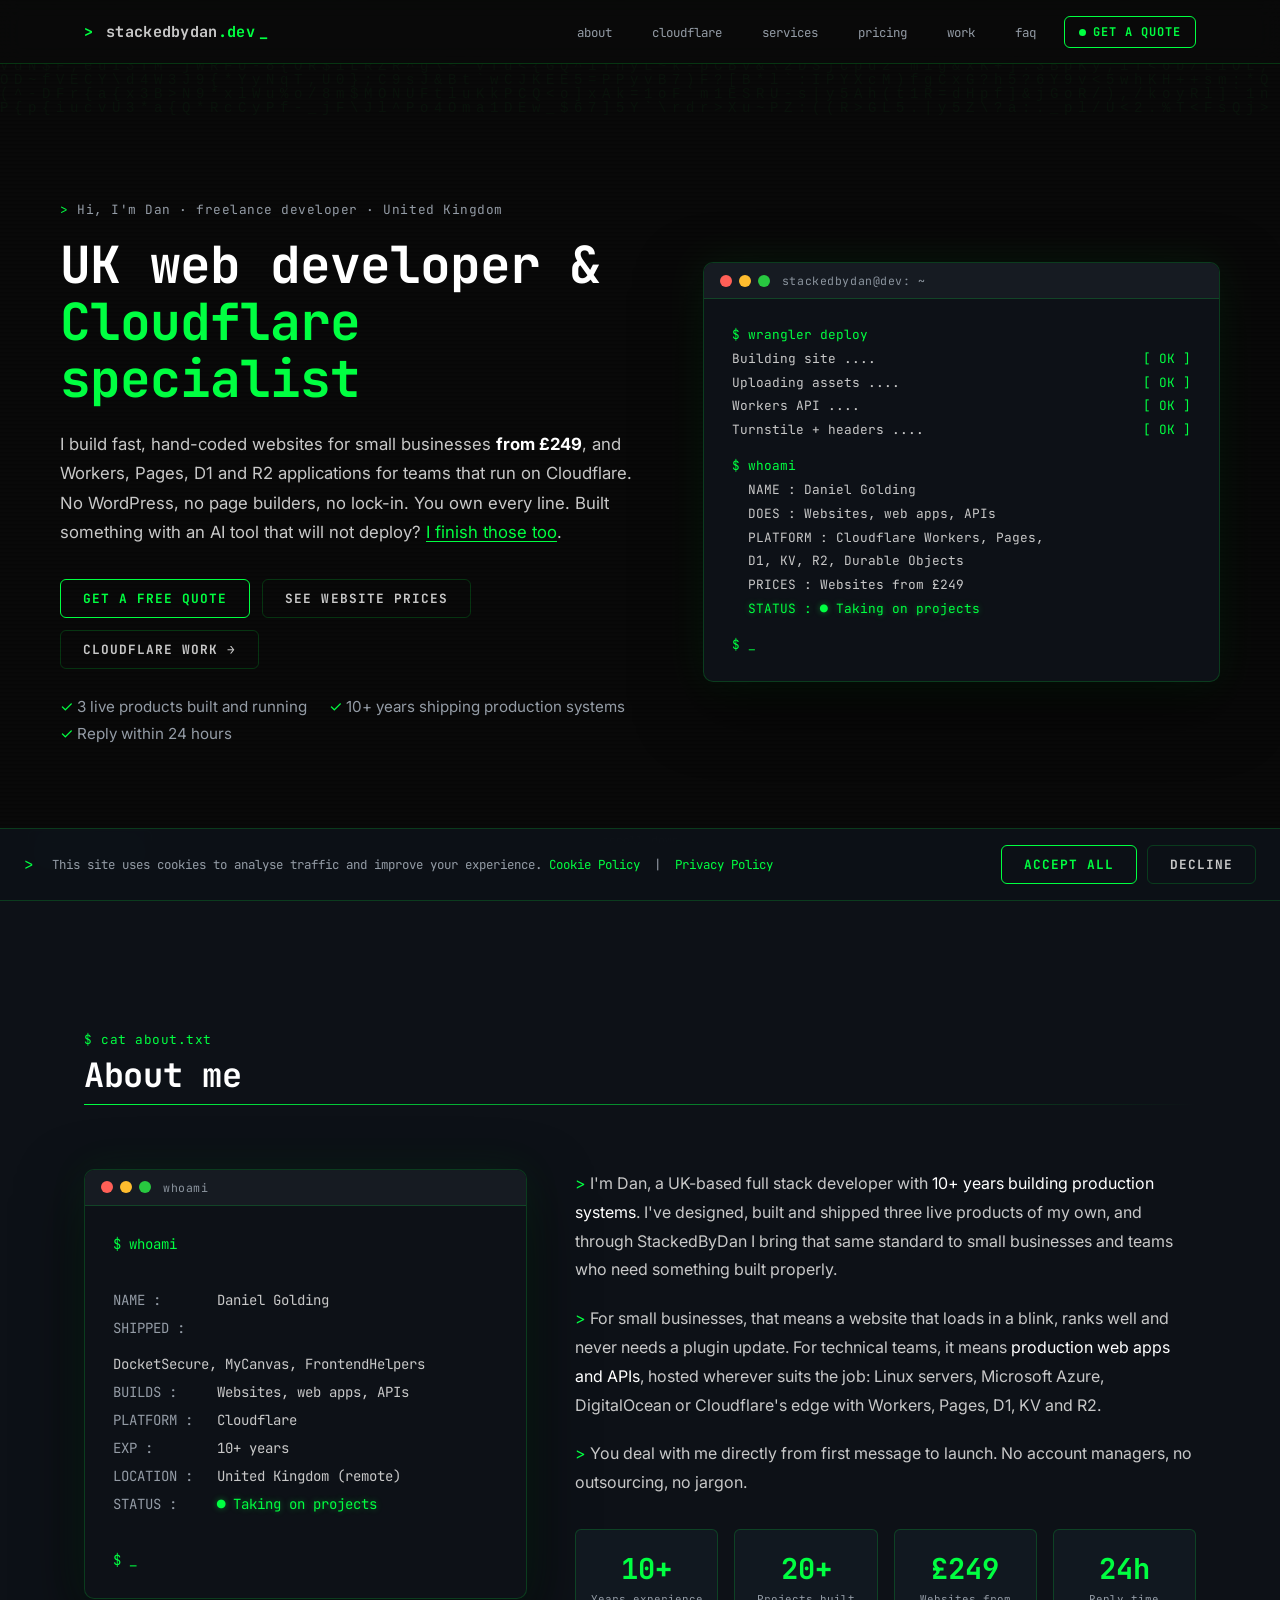
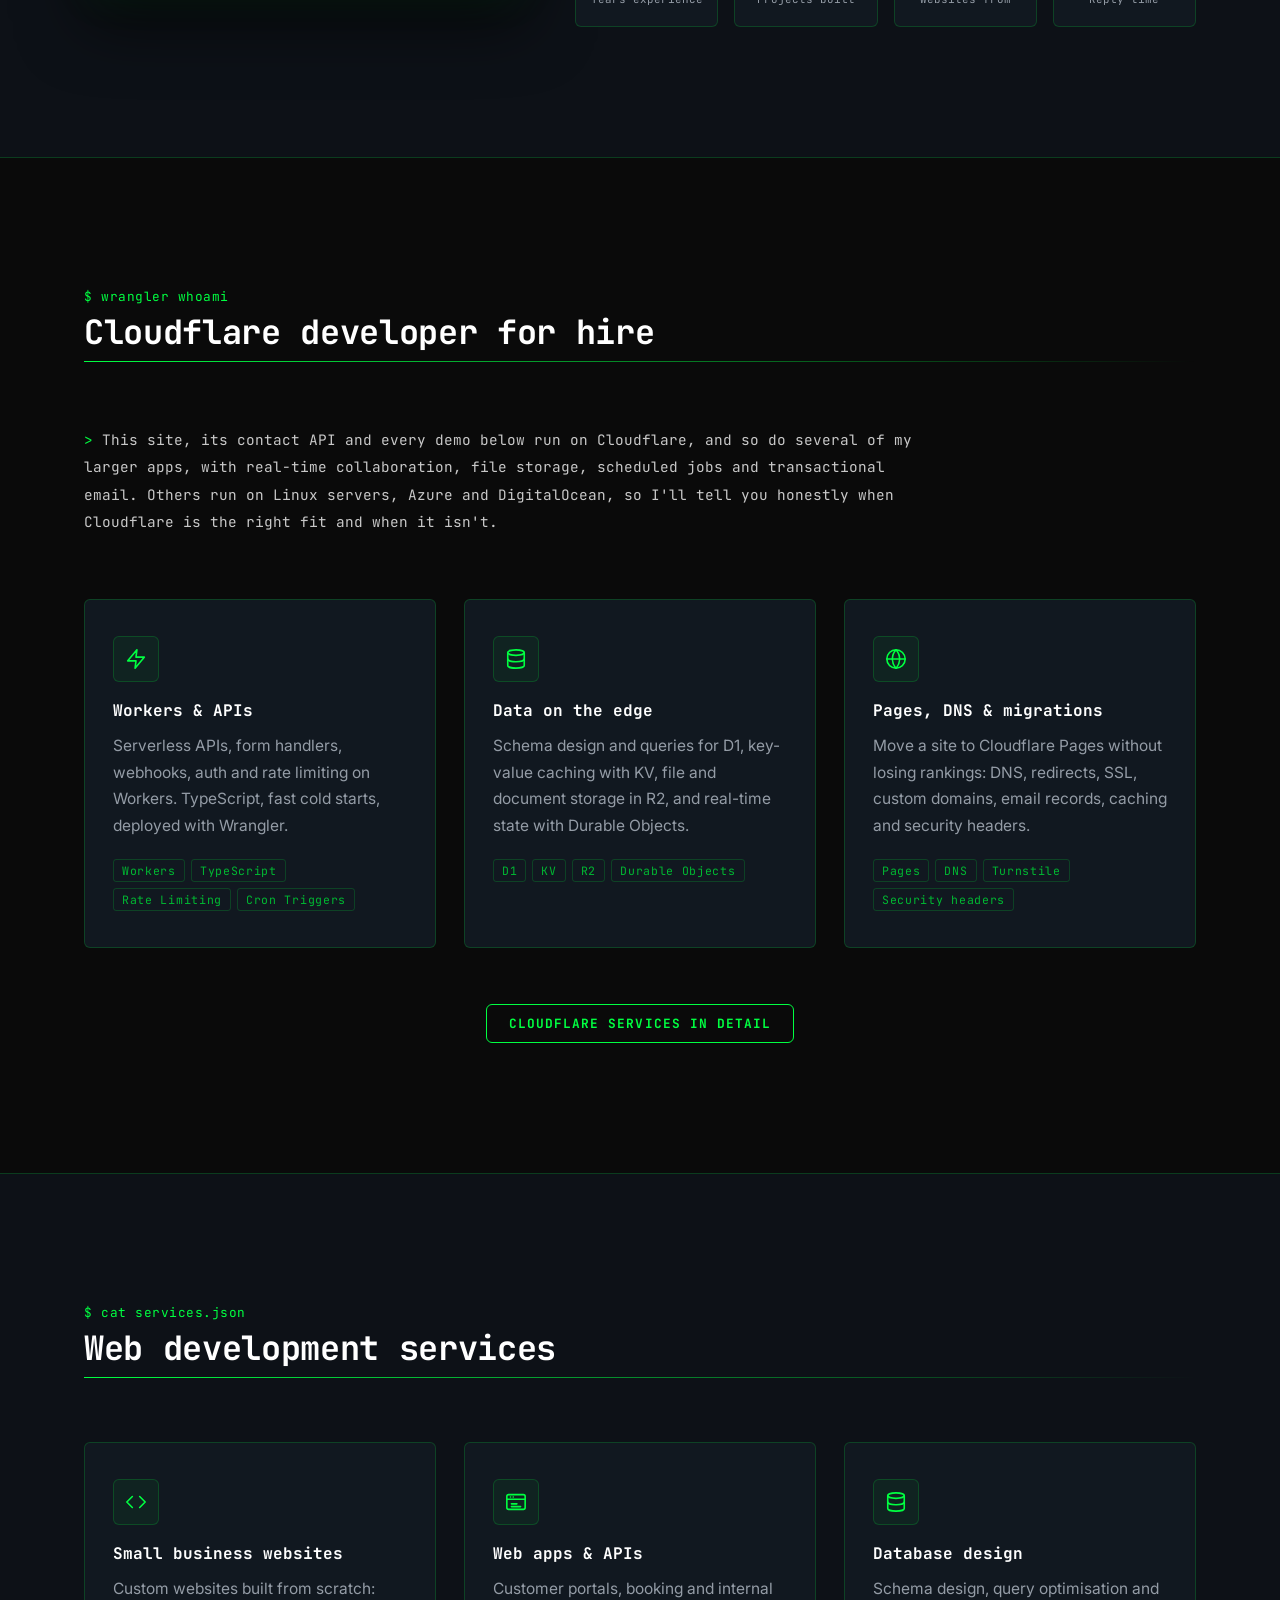
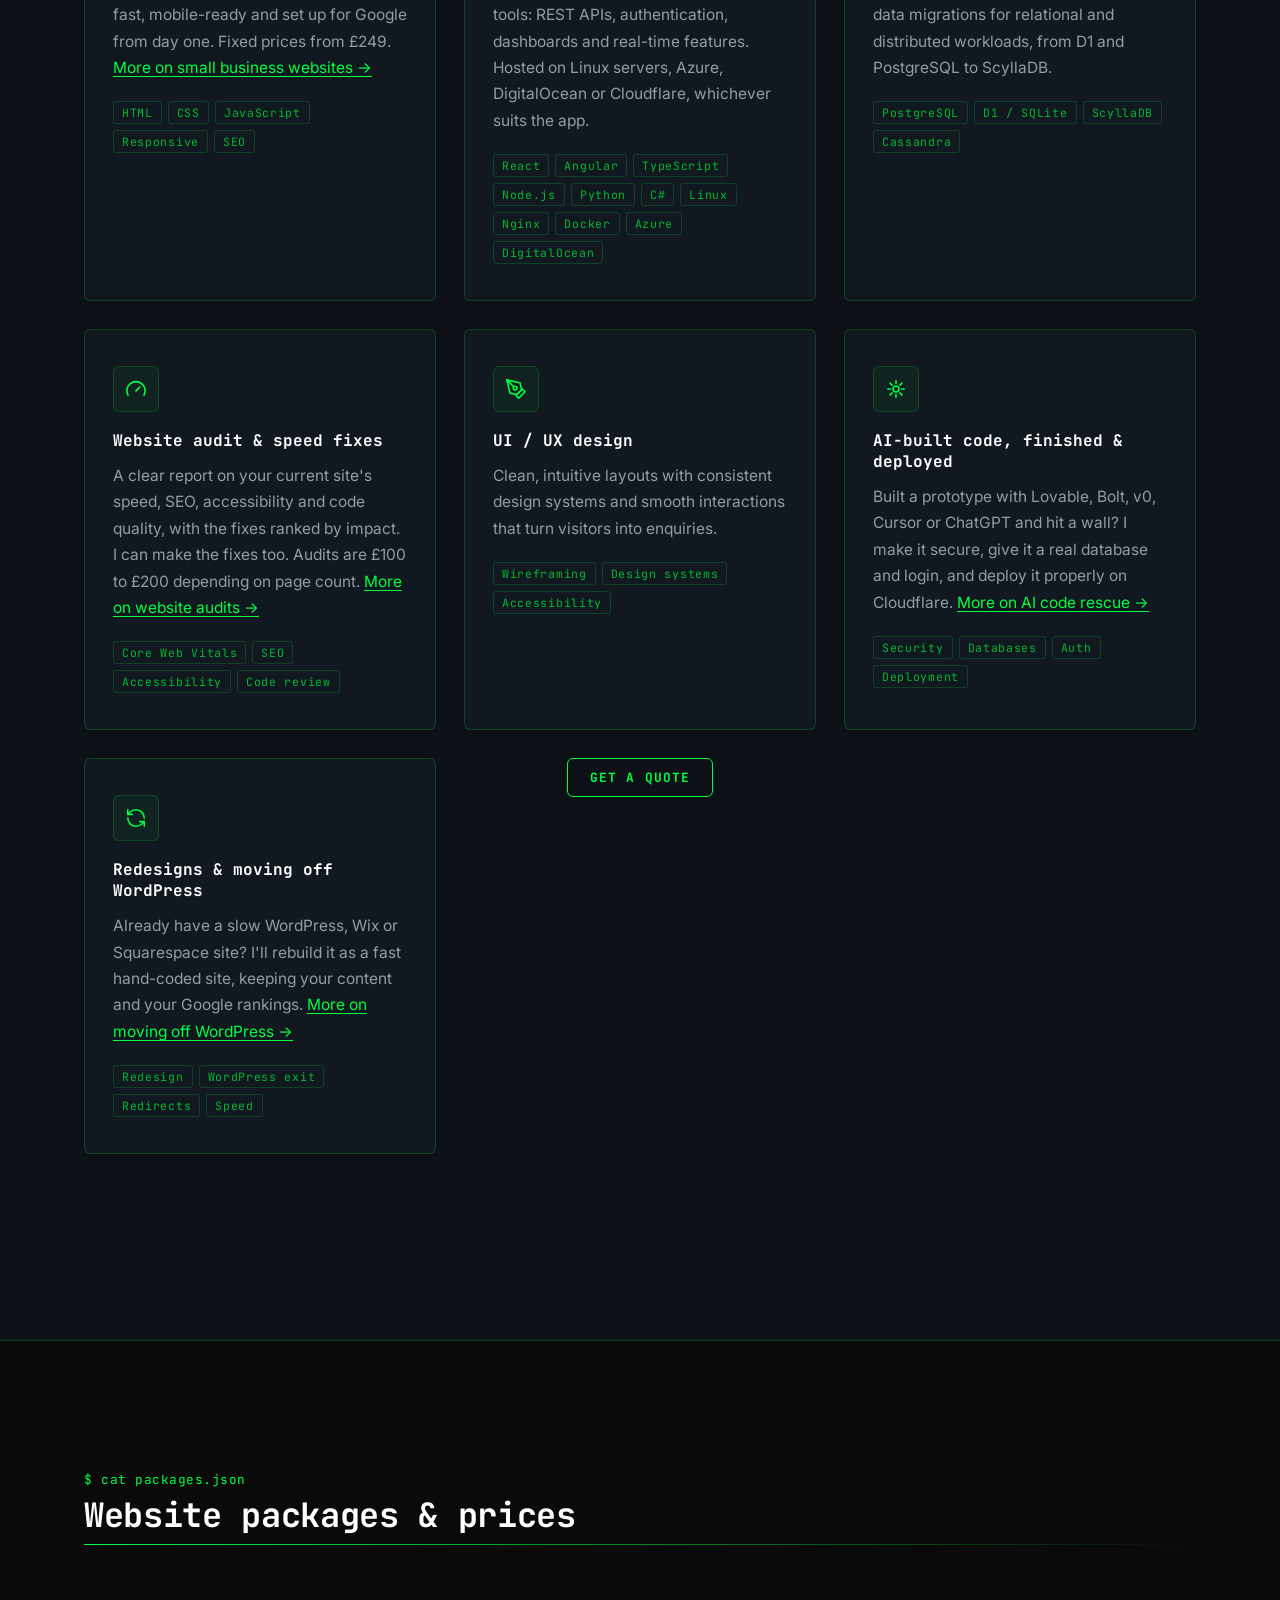
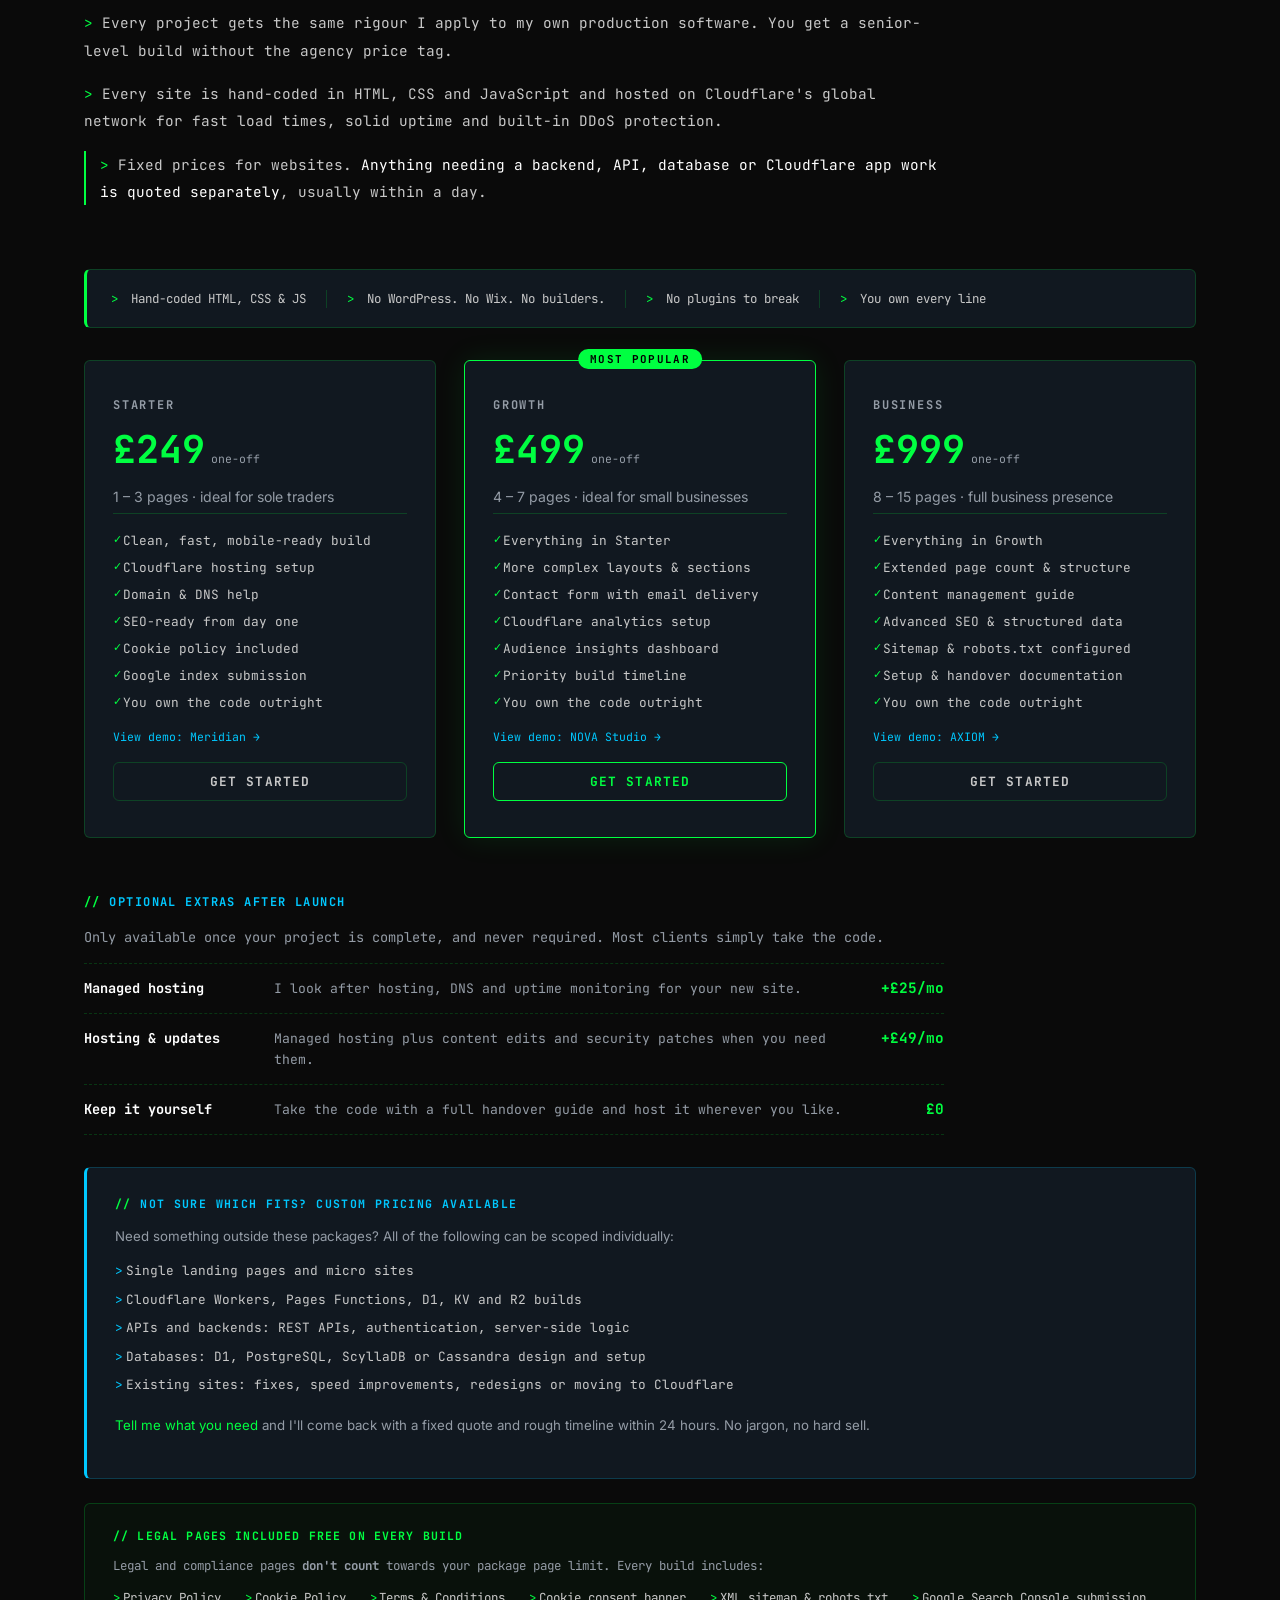
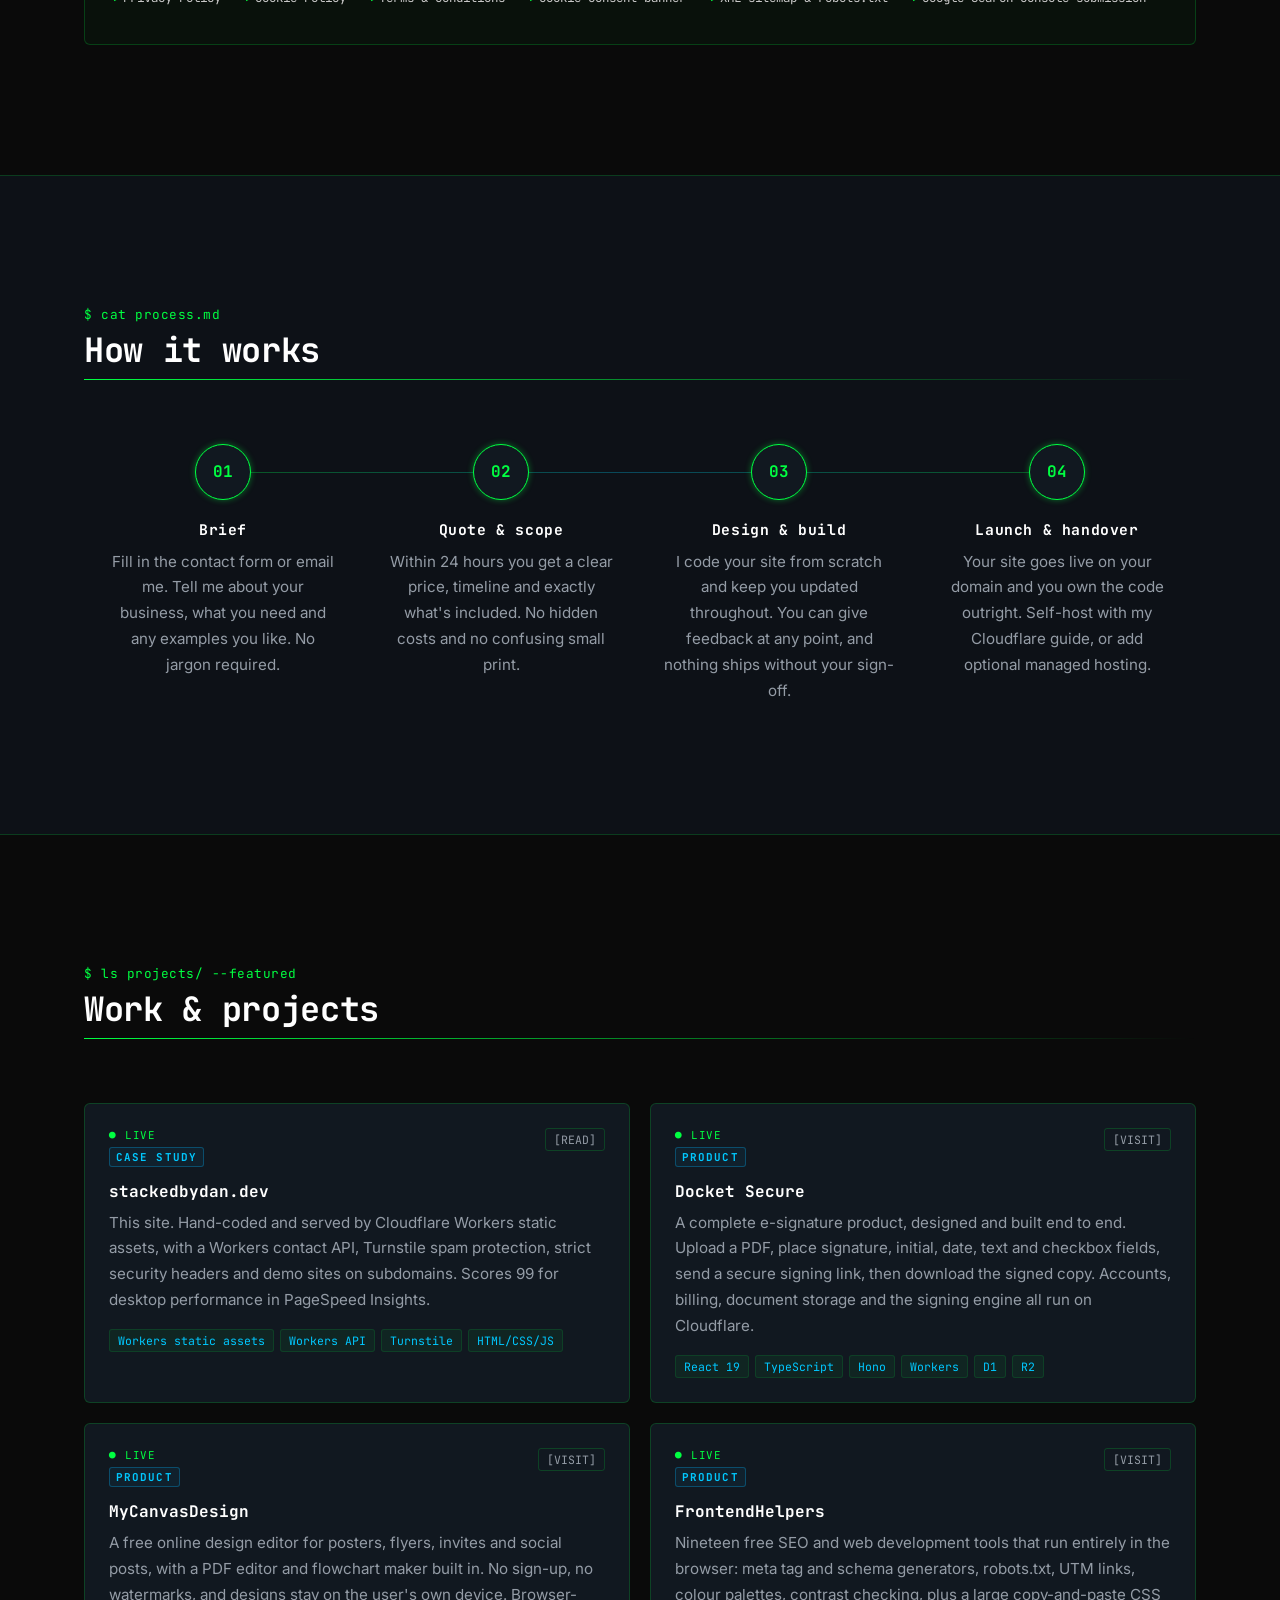
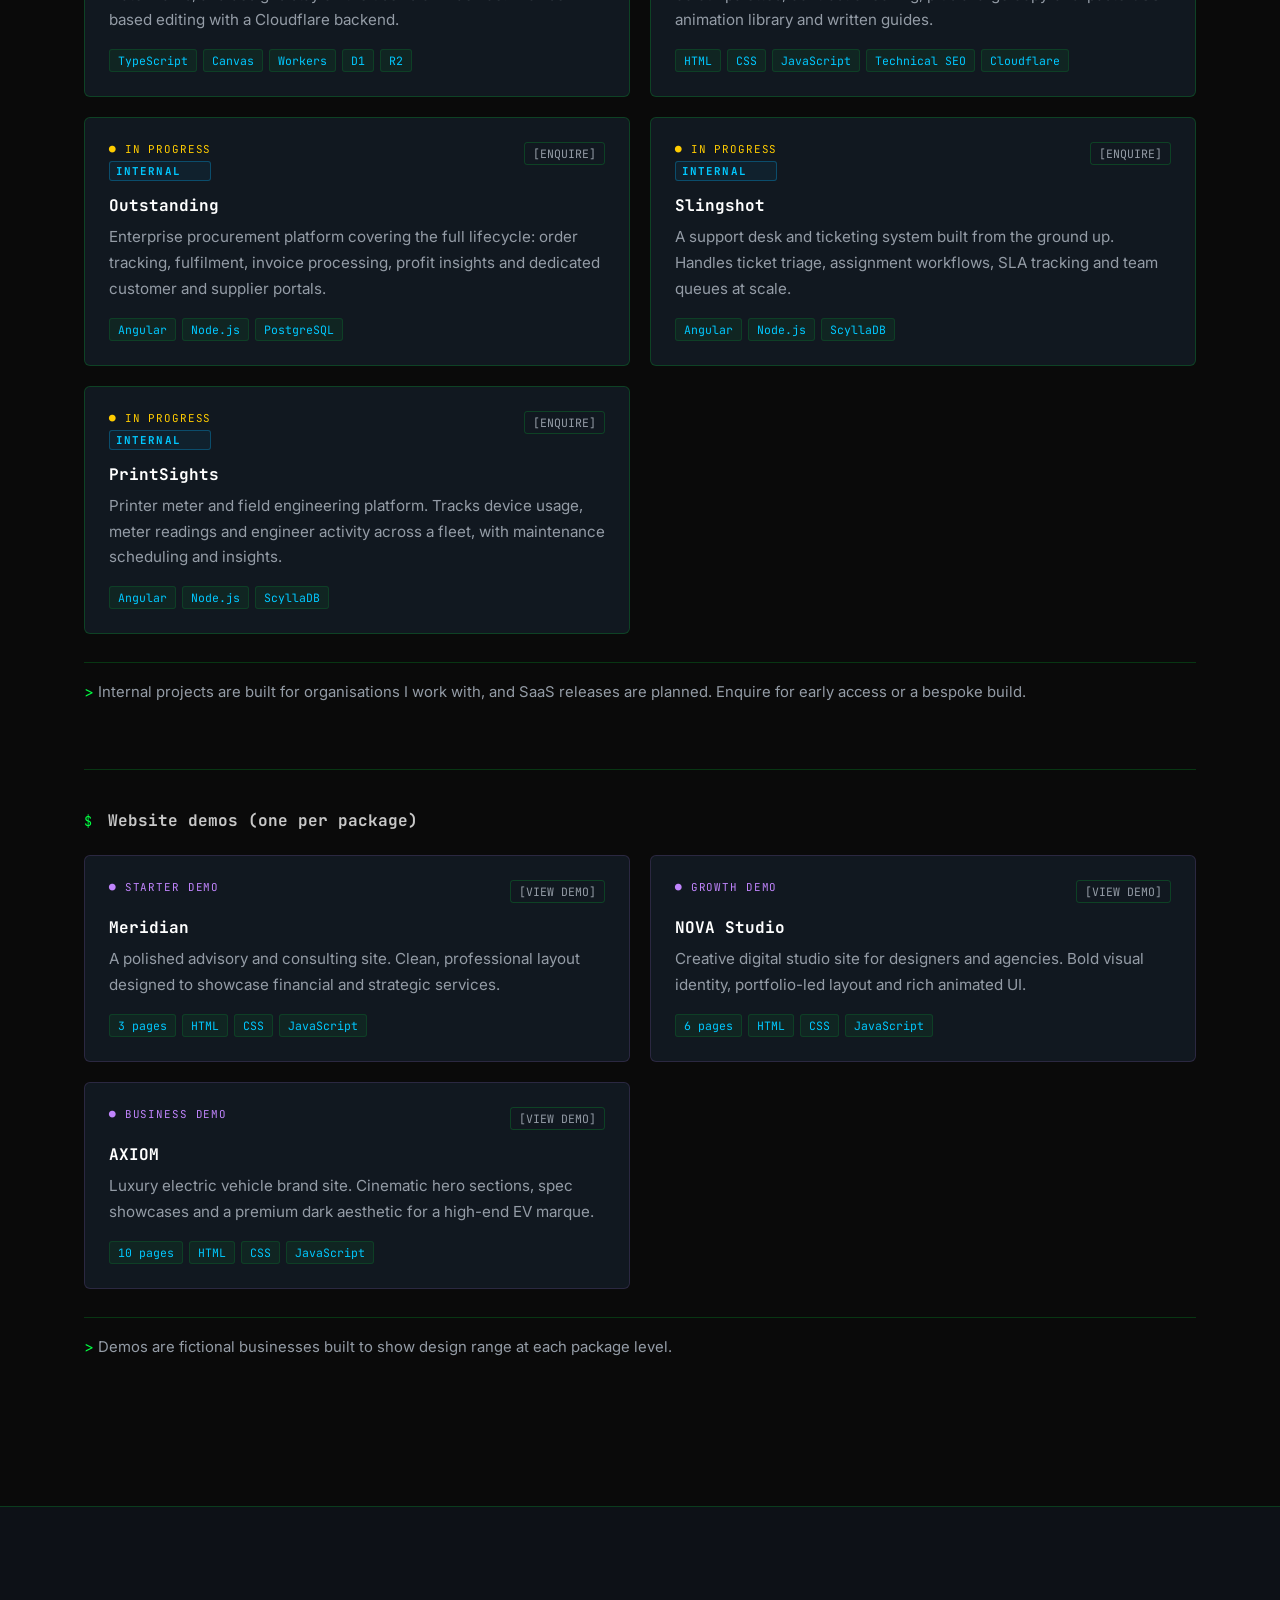
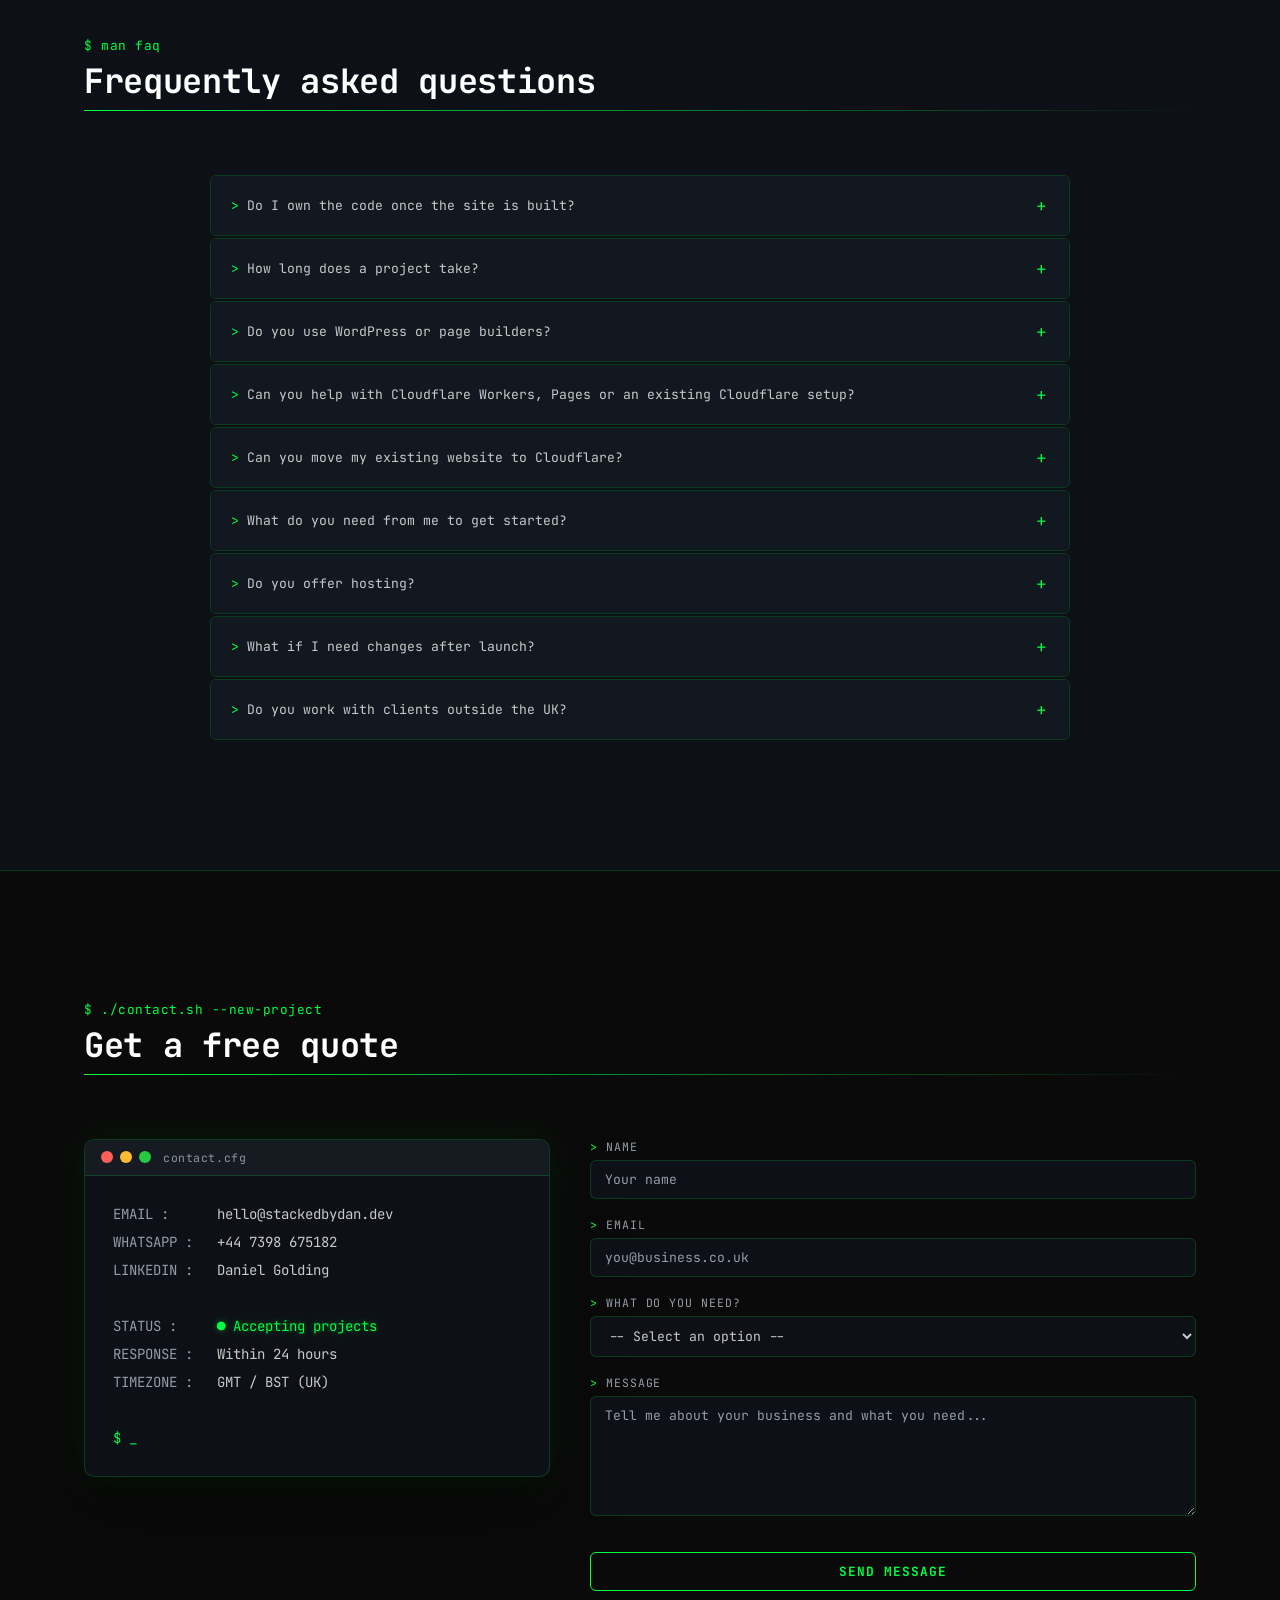
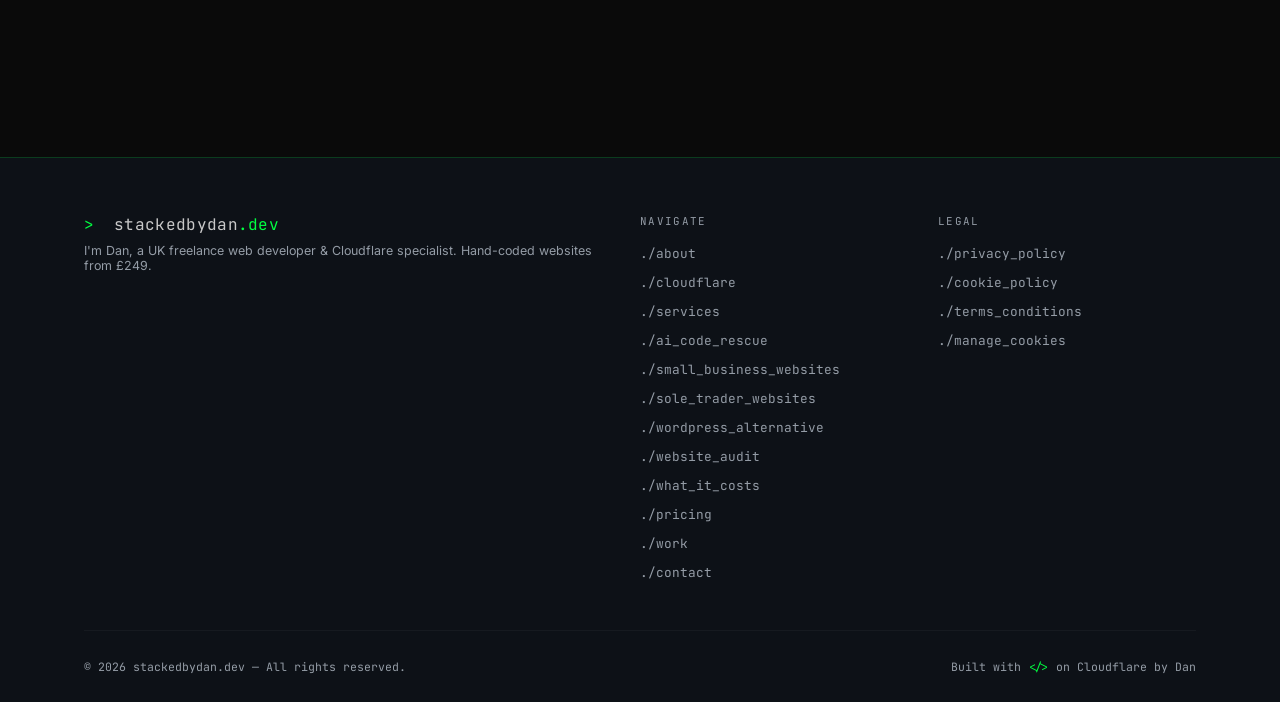
==== commit 15f50410: "Keep footer clear of the floating WhatsApp button on touch devices Co-Authored-By: Claude Opus 5 <no" ====
--- a/index.html
+++ b/index.html
@@ -327,7 +327,7 @@
   <link rel="preload" as="style" href="https://fonts.googleapis.com/css2?family=Inter:wght@400;500;600&family=JetBrains+Mono:wght@400;600;700&display=swap" onload="this.onload=null;this.rel='stylesheet'" />
   <noscript><link rel="stylesheet" href="https://fonts.googleapis.com/css2?family=Inter:wght@400;500;600&family=JetBrains+Mono:wght@400;600;700&display=swap" /></noscript>
 
-  <link rel="stylesheet" href="/css/style.css?v=20261106b" />
+  <link rel="stylesheet" href="/css/style.css?v=20261106c" />
 
   <!-- Google tag (gtag.js), loaded after the page has rendered -->
   <script>
--- a/css/style.css
+++ b/css/style.css
@@ -925,3 +925,9 @@
 @media (min-width: 1600px) {
   .about-text p, .faq-answer p { max-width: 72ch; }
 }
+
+/* The floating WhatsApp button overlays whatever is at the bottom-left.
+   Reserve space at the end of the page so it never traps footer content. */
+@media (pointer: coarse) {
+  footer { padding-bottom: 76px; }
+}
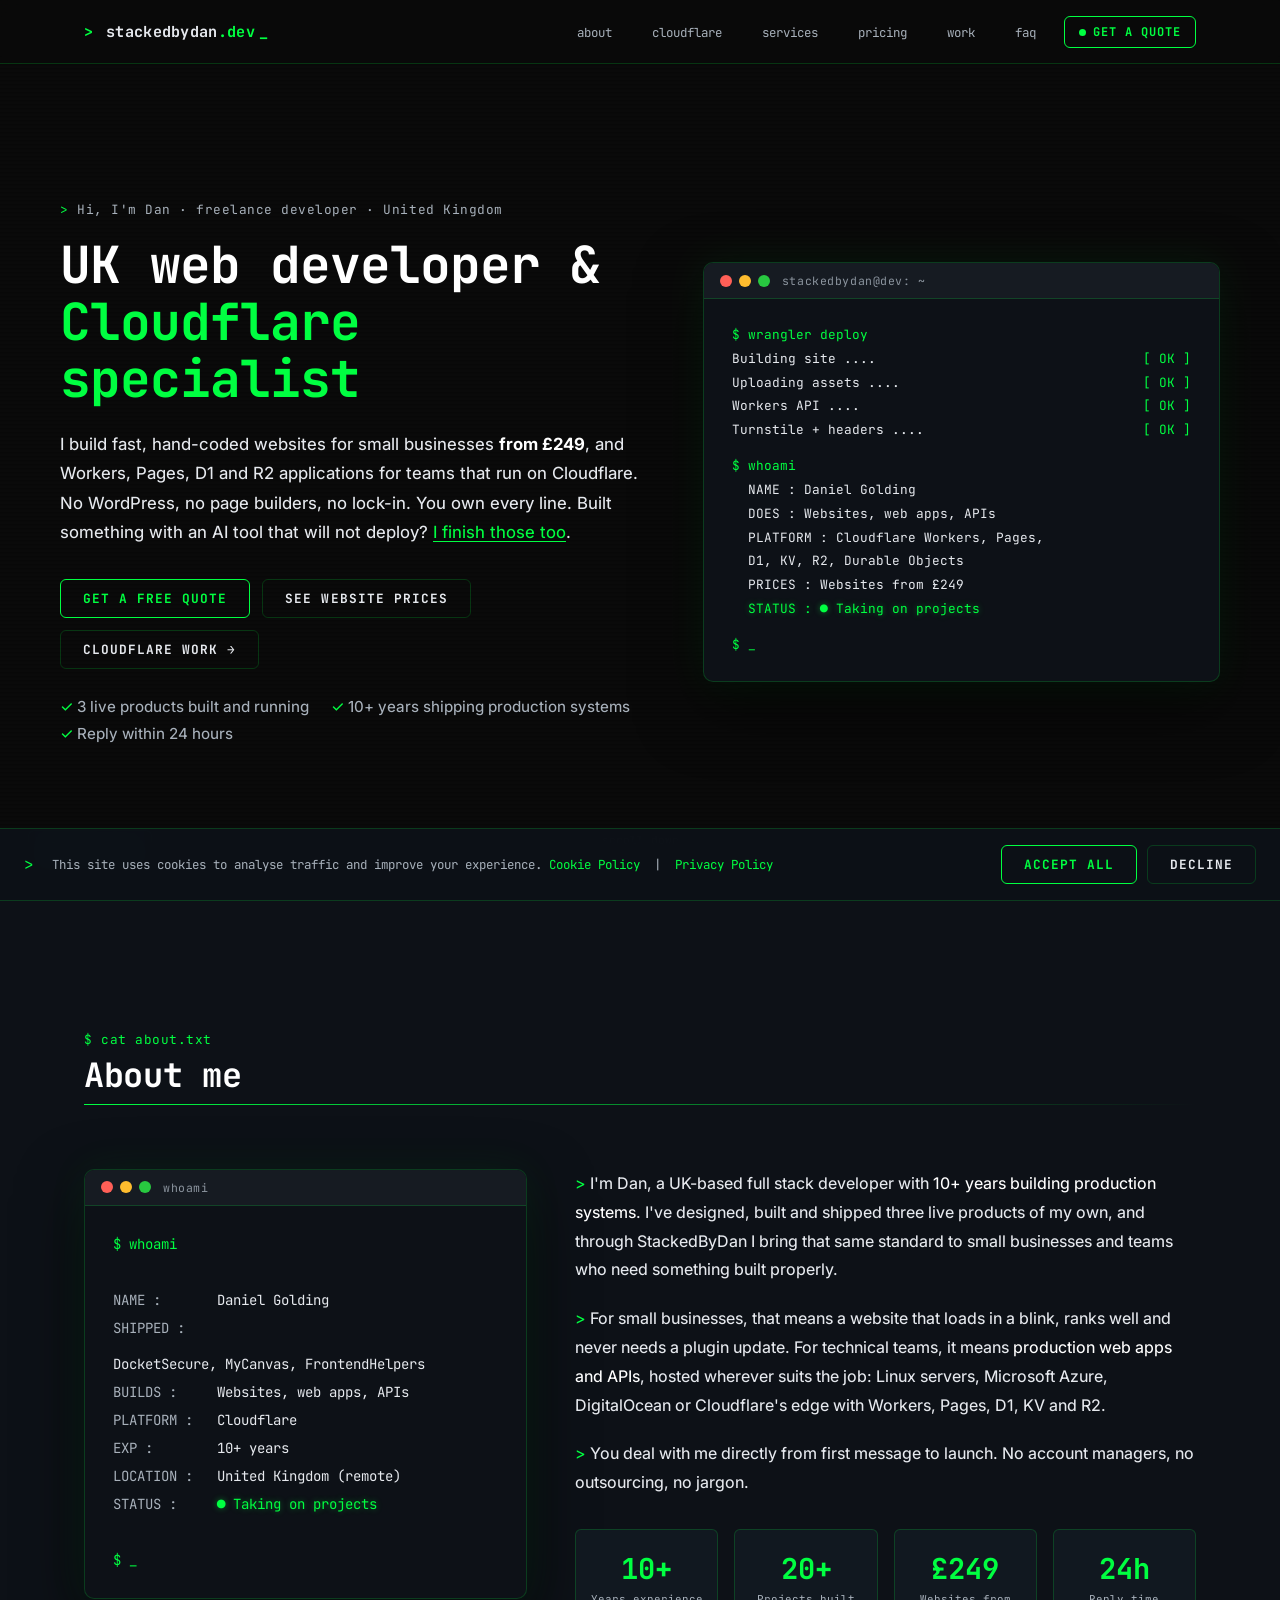
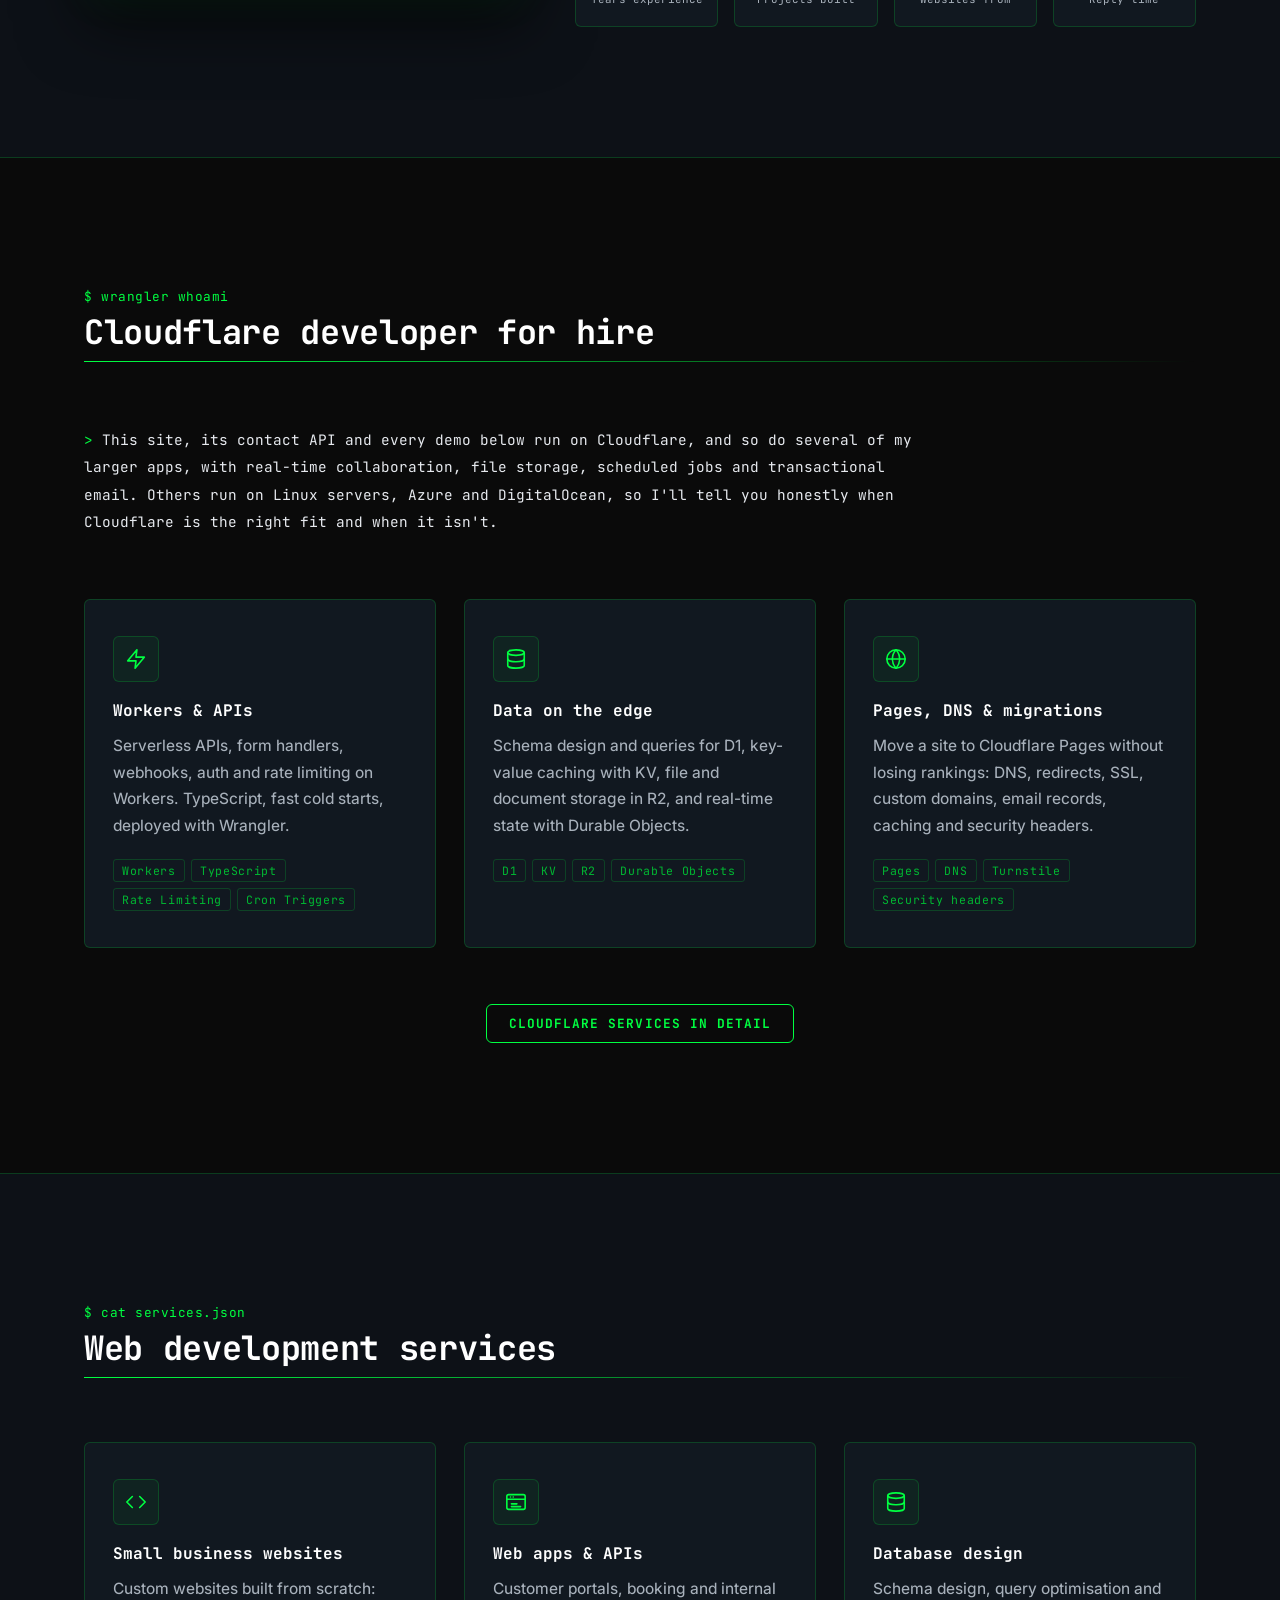
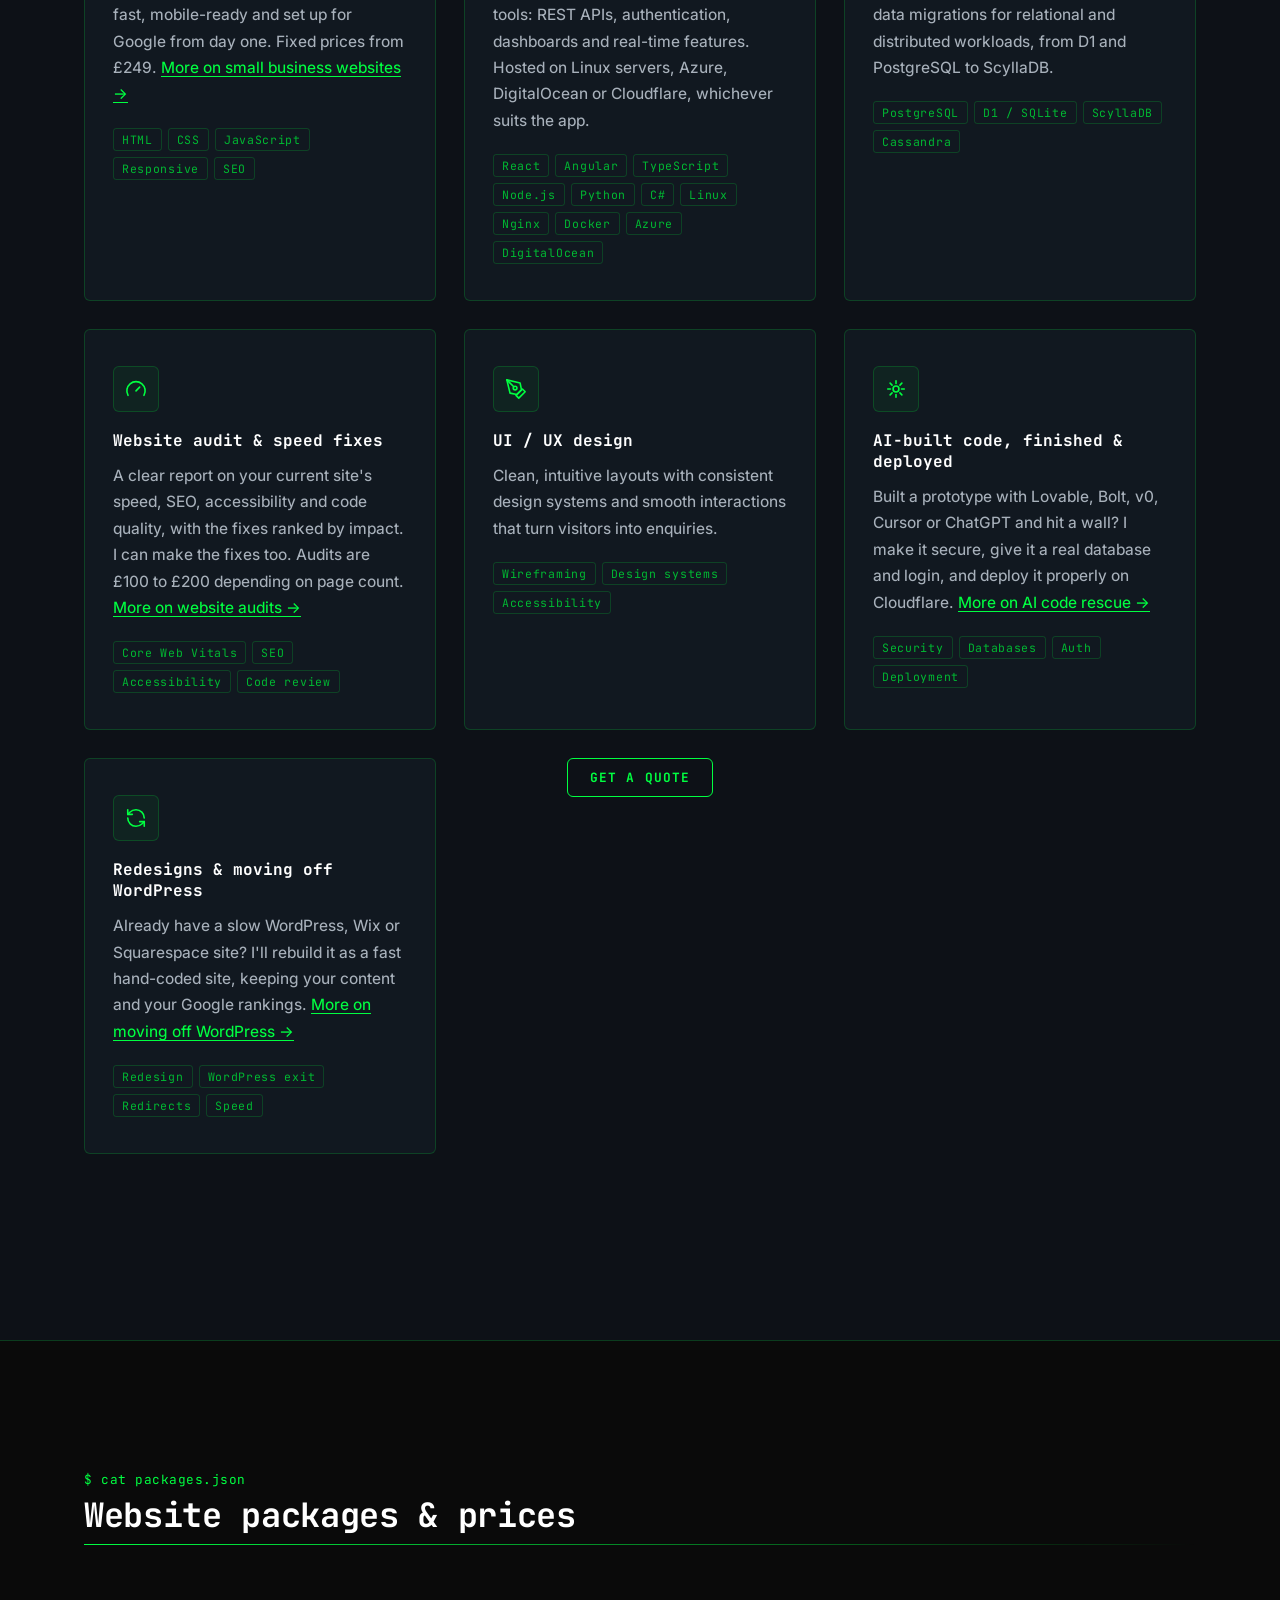
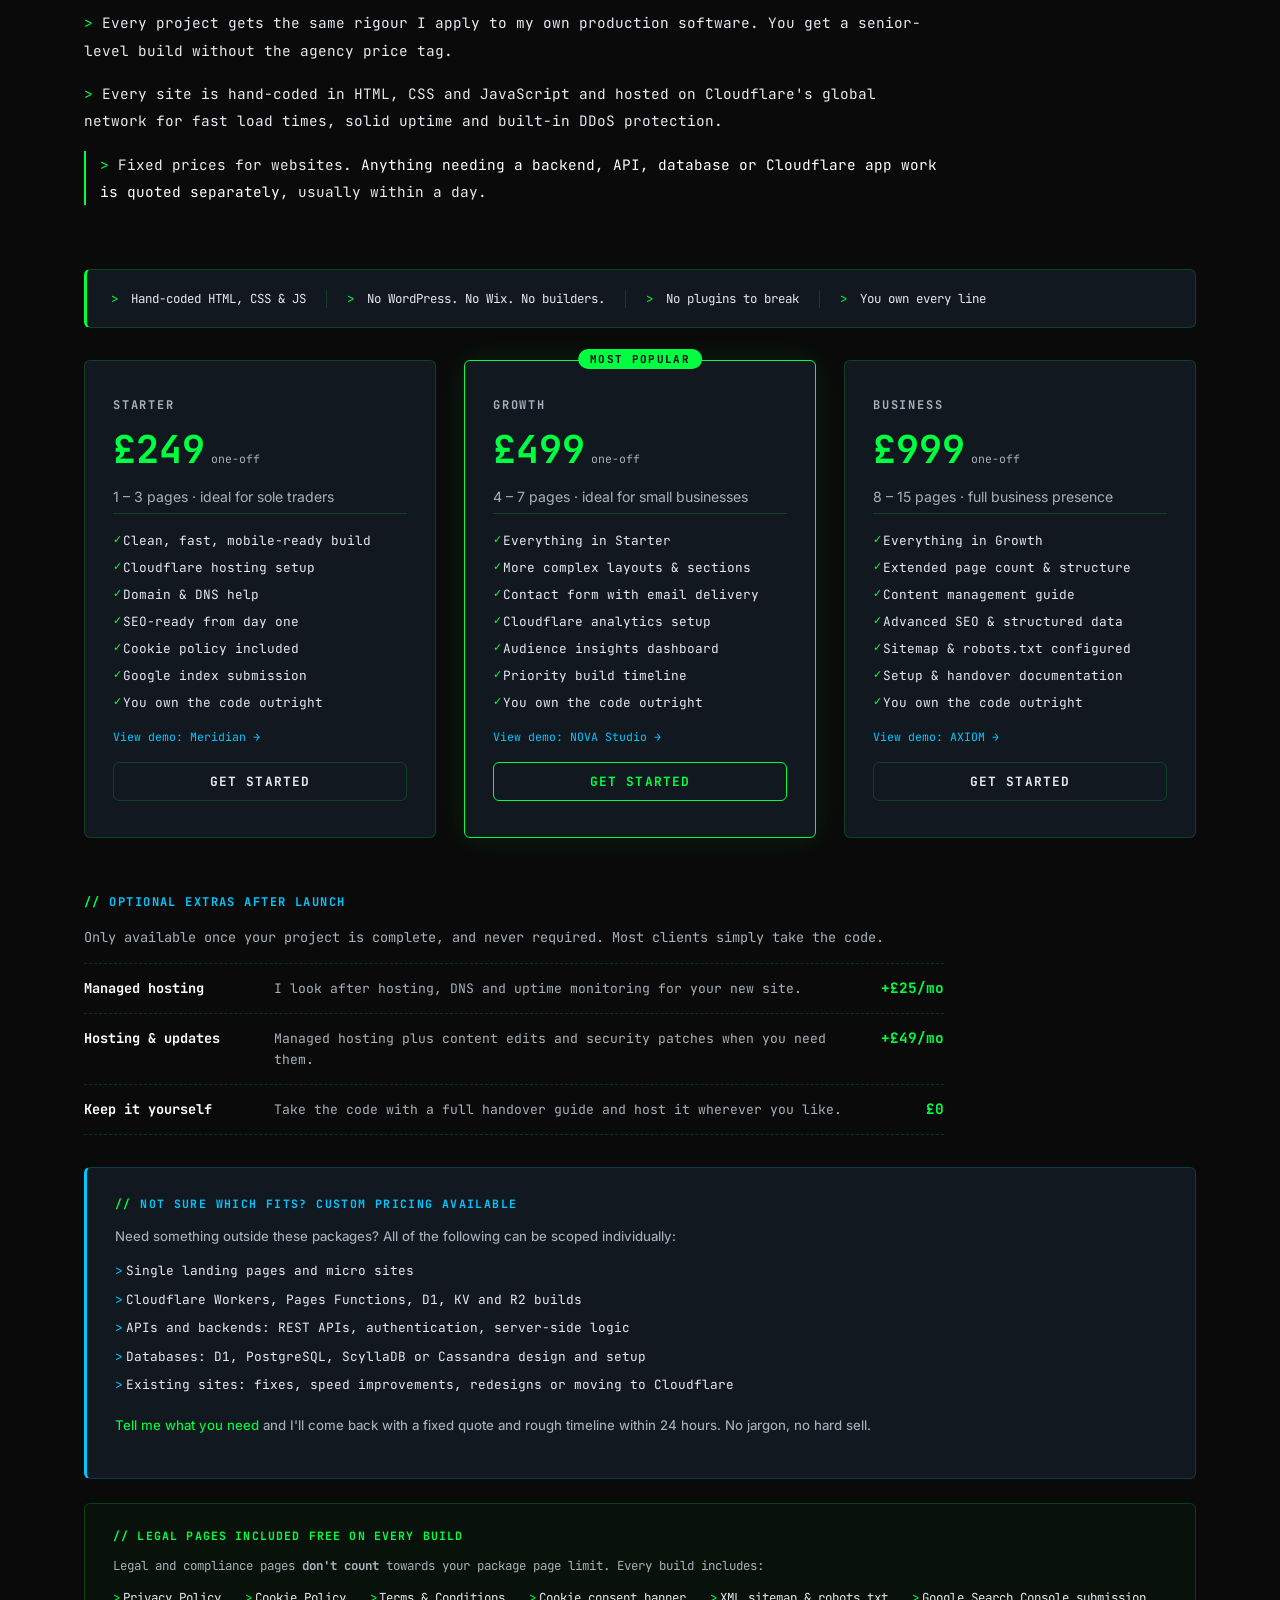
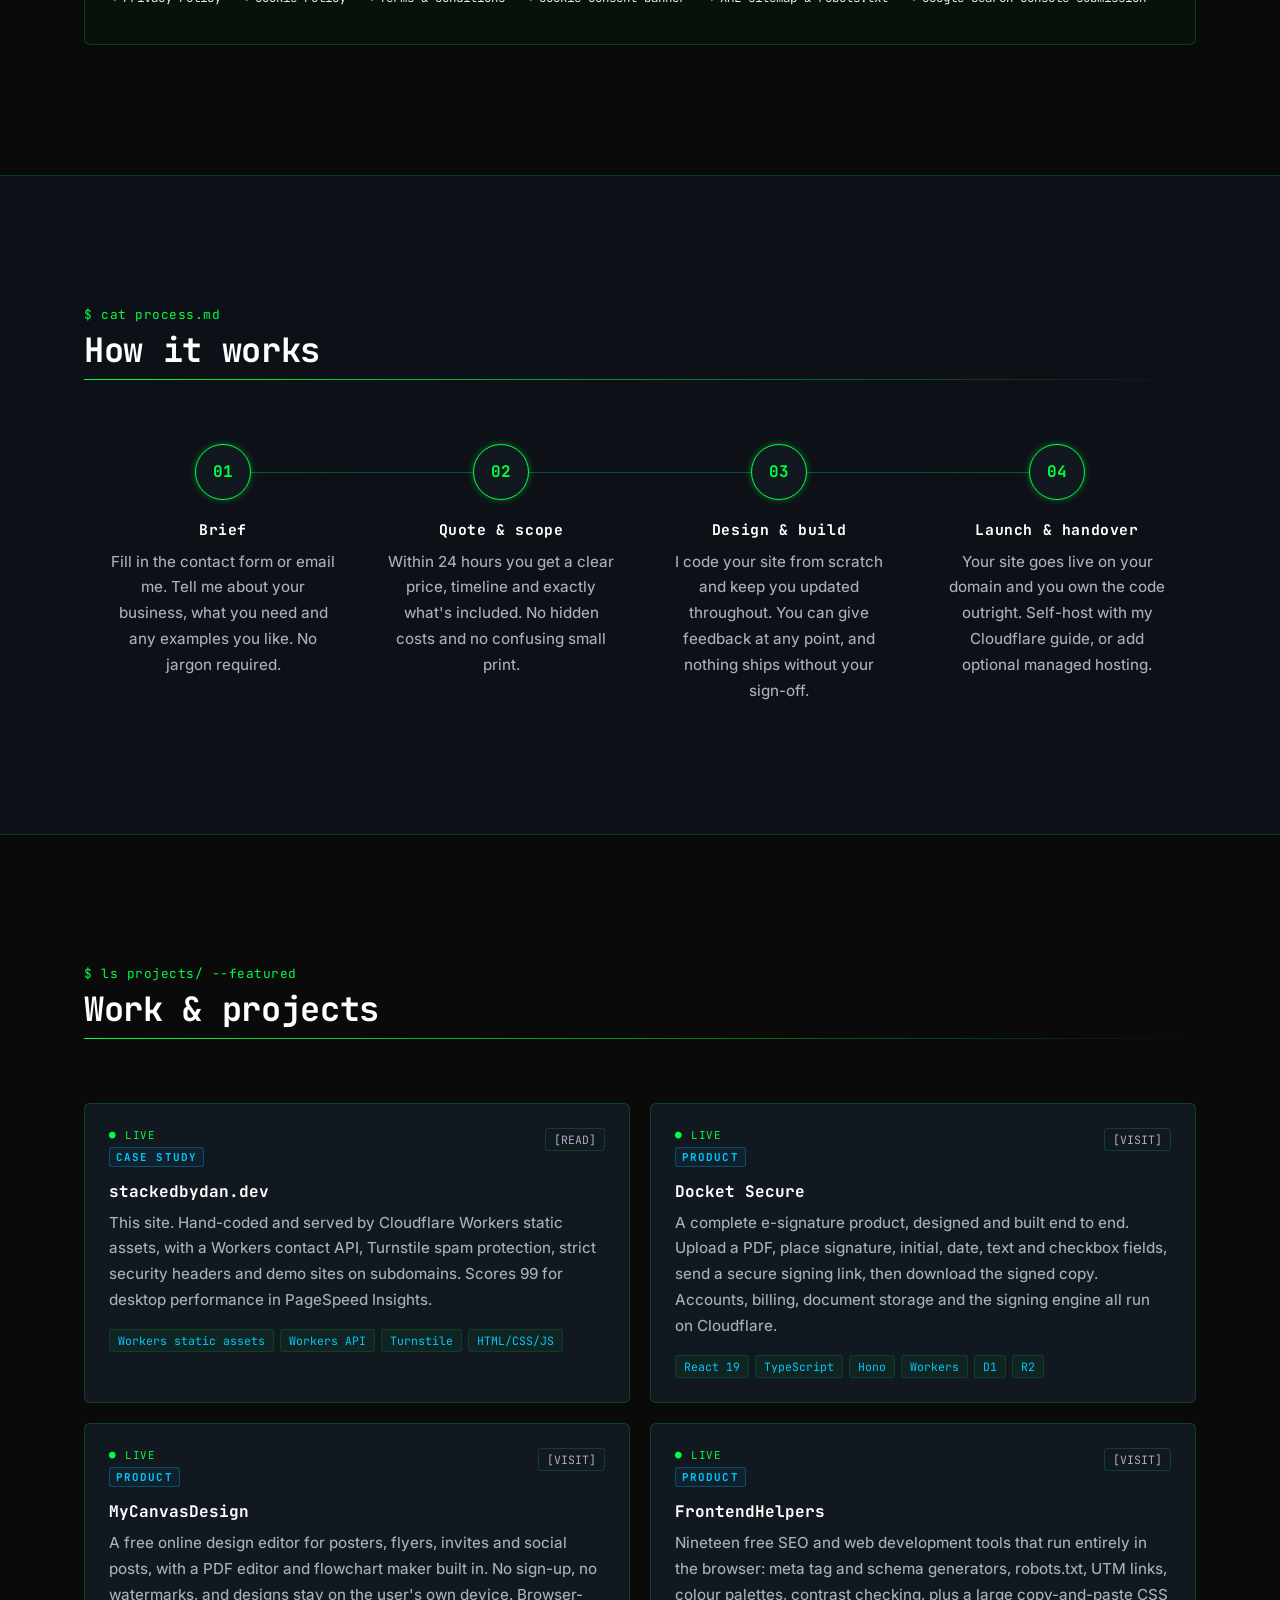
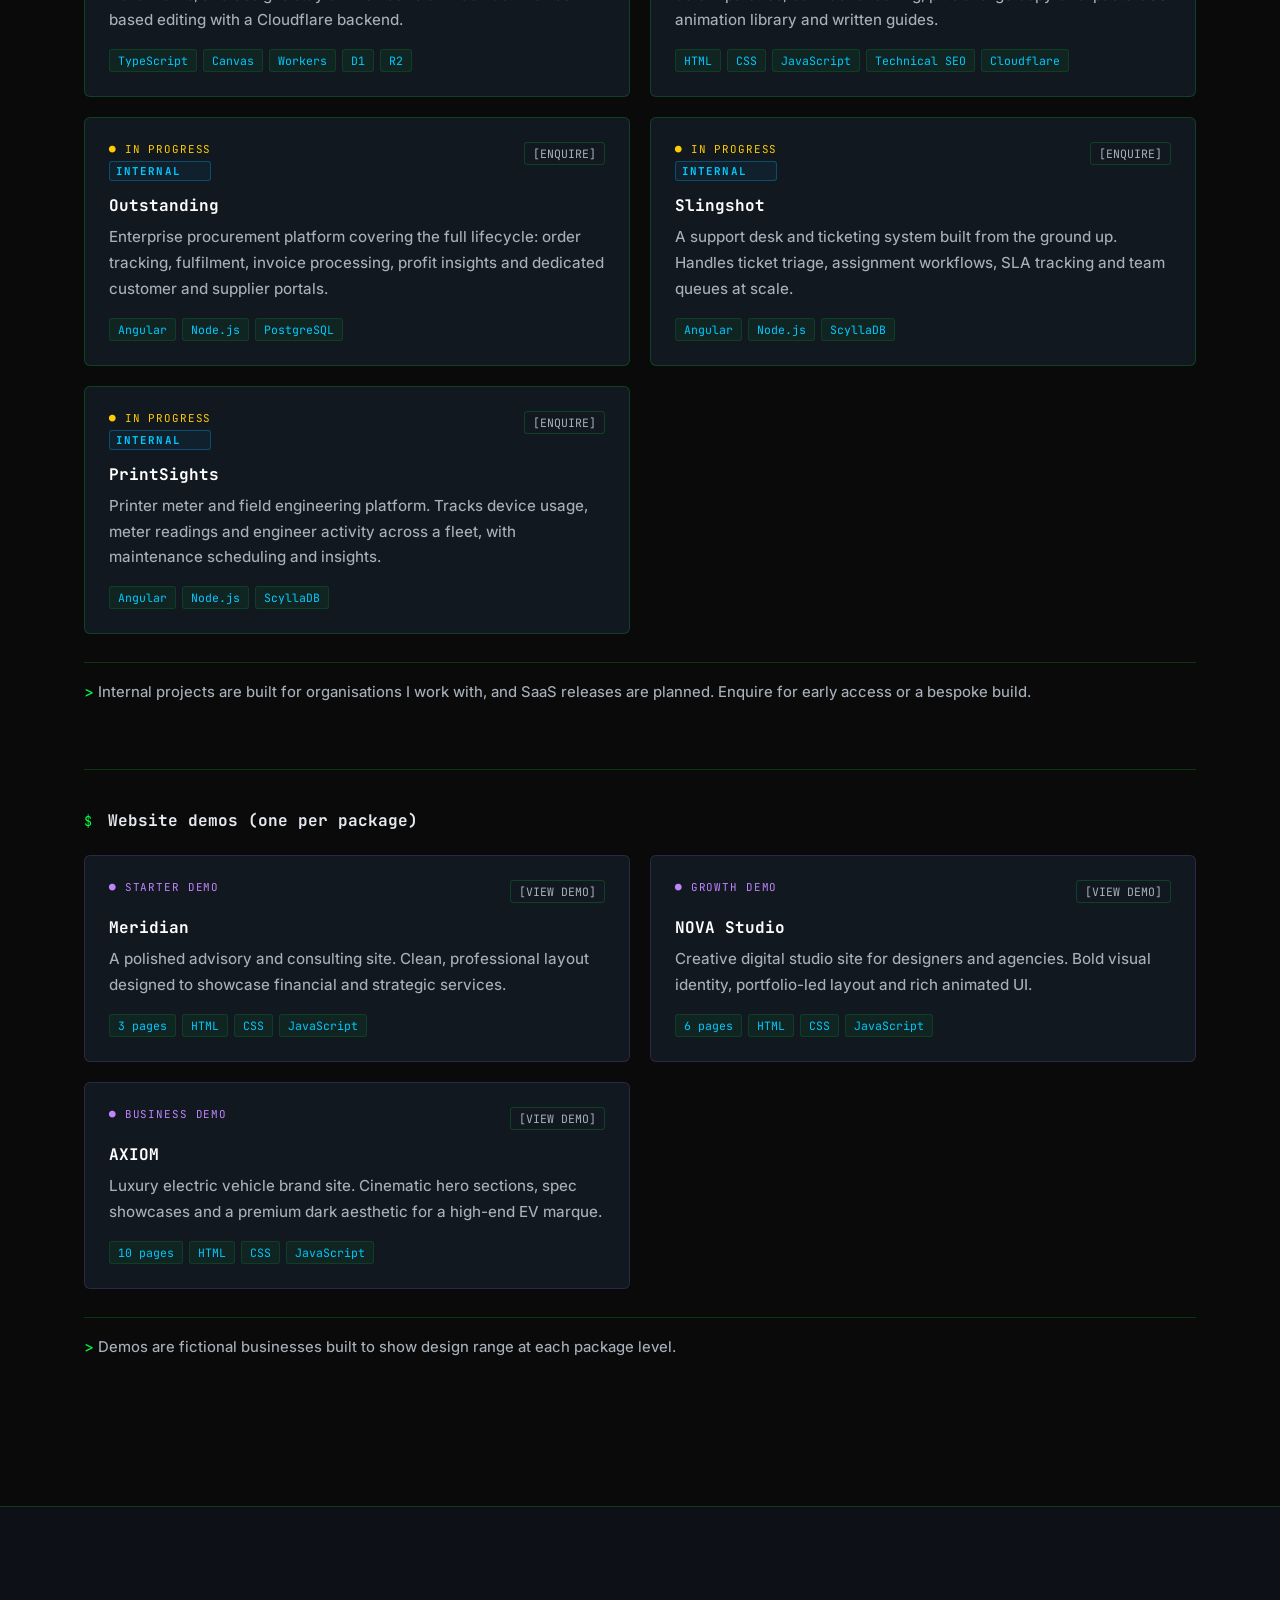
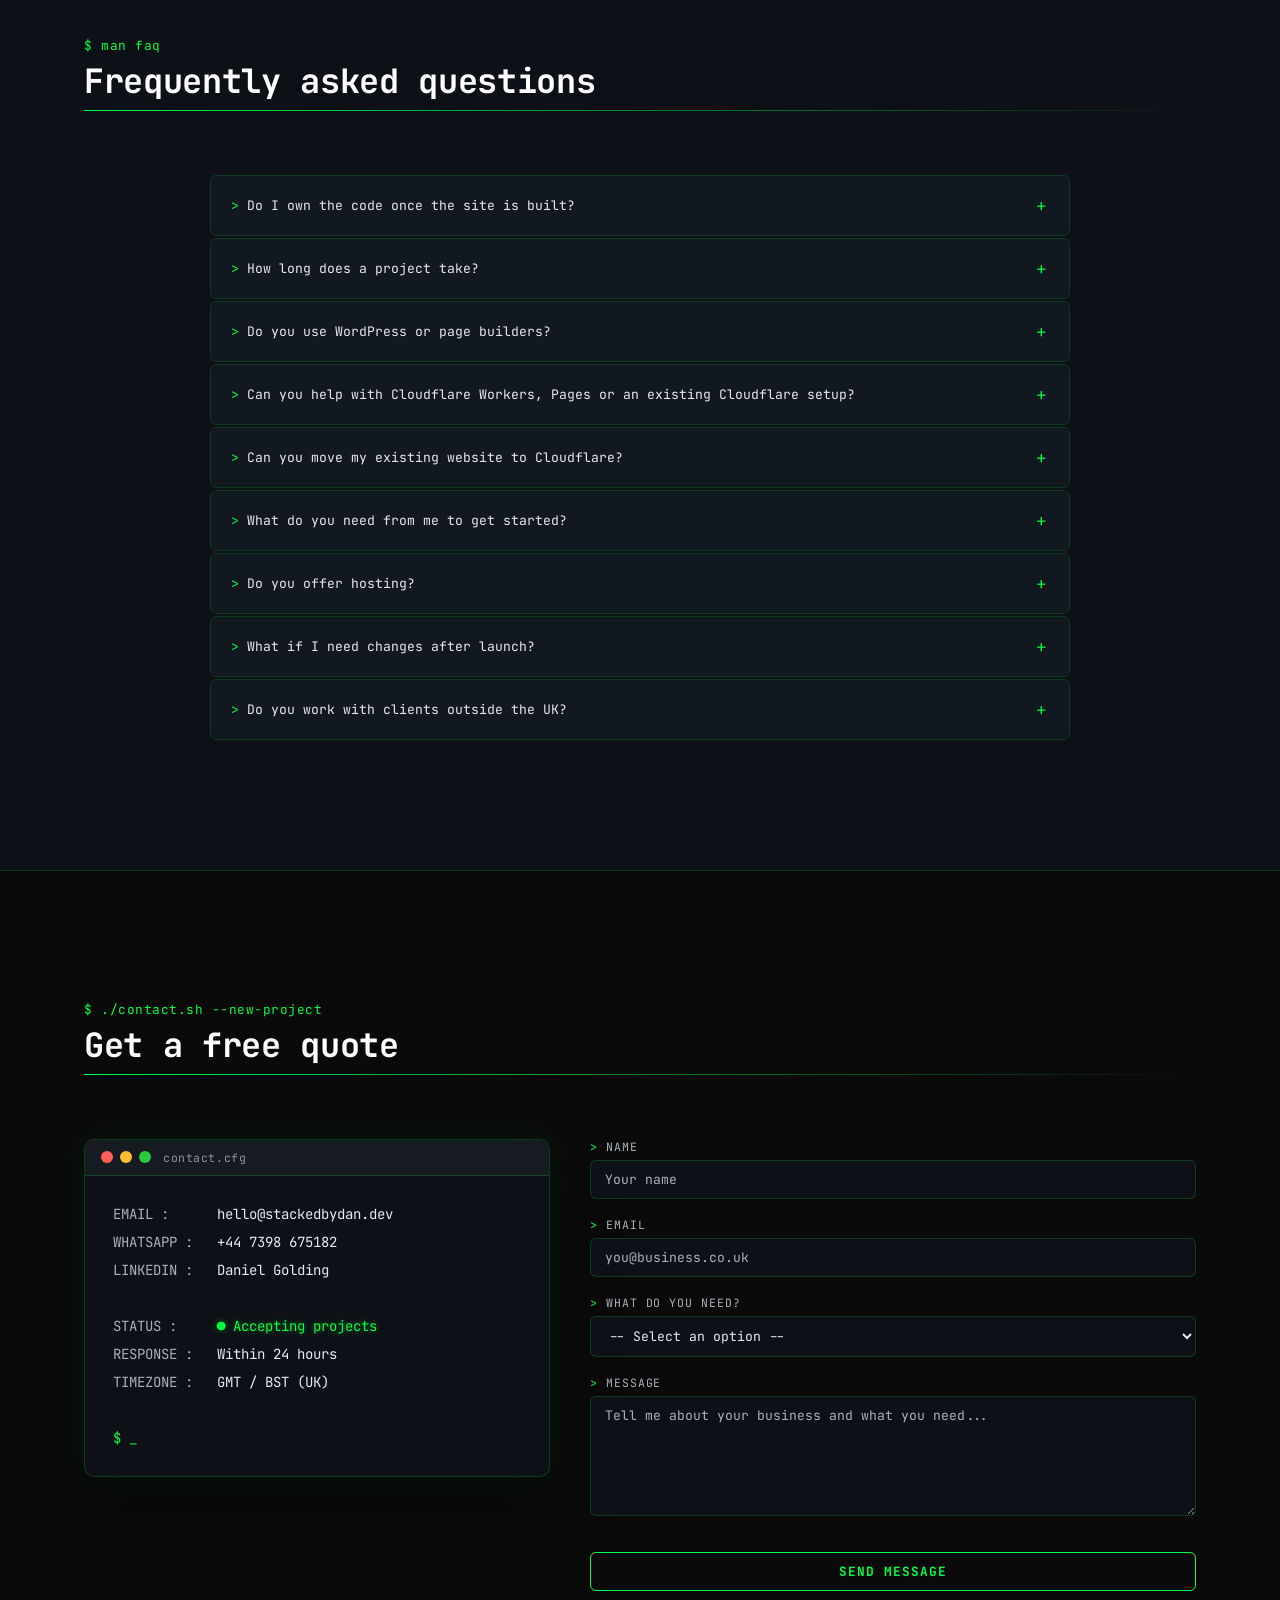
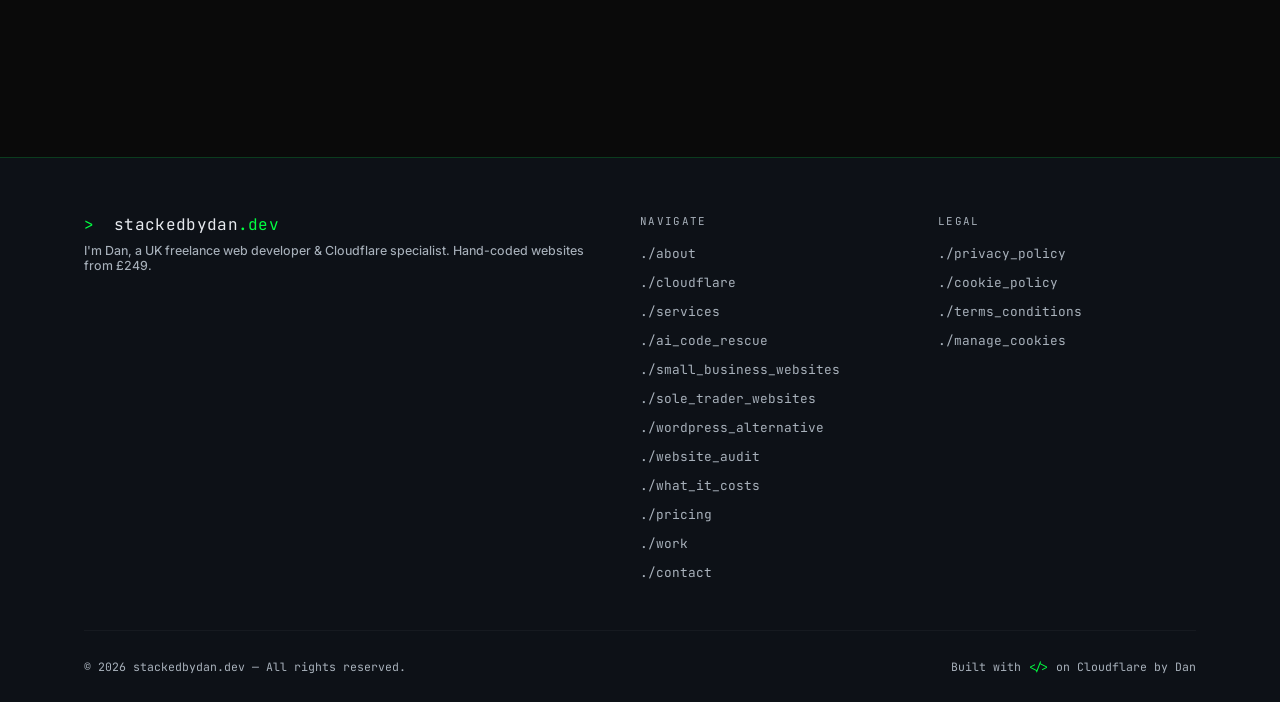
==== commit d43dbf76: "Brighten body text and thicken prose weight #c8c8c8 at Inter 400 read as washed out on the near-blac" ====
--- a/index.html
+++ b/index.html
@@ -324,10 +324,10 @@
   <!-- Fonts: loaded without blocking first paint -->
   <link rel="preconnect" href="https://fonts.googleapis.com" />
   <link rel="preconnect" href="https://fonts.gstatic.com" crossorigin />
-  <link rel="preload" as="style" href="https://fonts.googleapis.com/css2?family=Inter:wght@400;500;600&family=JetBrains+Mono:wght@400;600;700&display=swap" onload="this.onload=null;this.rel='stylesheet'" />
-  <noscript><link rel="stylesheet" href="https://fonts.googleapis.com/css2?family=Inter:wght@400;500;600&family=JetBrains+Mono:wght@400;600;700&display=swap" /></noscript>
-
-  <link rel="stylesheet" href="/css/style.css?v=20261106c" />
+  <link rel="preload" as="style" href="https://fonts.googleapis.com/css2?family=Inter:wght@400..600&family=JetBrains+Mono:wght@400;600;700&display=swap" onload="this.onload=null;this.rel='stylesheet'" />
+  <noscript><link rel="stylesheet" href="https://fonts.googleapis.com/css2?family=Inter:wght@400..600&family=JetBrains+Mono:wght@400;600;700&display=swap" /></noscript>
+
+  <link rel="stylesheet" href="/css/style.css?v=20261106d" />
 
   <!-- Google tag (gtag.js), loaded after the page has rendered -->
   <script>
--- a/css/style.css
+++ b/css/style.css
@@ -931,3 +931,20 @@
 @media (pointer: coarse) {
   footer { padding-bottom: 76px; }
 }
+
+/* ── Legibility tune ───────────────────────────────────────────
+   #c8c8c8 is only a mid grey, and Inter at 400 renders thinner
+   than monospace at the same size, so prose read as washed out
+   on a near-black background. Brighter text plus a slightly
+   heavier variable weight fixes the perceived dimness. */
+:root {
+  --text-primary: #e6e9ee;   /* was #c8c8c8 — now 14.7:1 to 16.3:1 */
+  --text-dim:     #a8b1bb;   /* was #949ca6 — now  8.2:1 to  9.1:1 */
+}
+
+.hero-sub, .about-text, .about-text p, .service-desc, .project-desc,
+.step-desc, .faq-answer p, .packages-note, .portfolio-note,
+.support-desc, .custom-pricing-box > p, .audit-price-list li,
+.hero-proof li, .footer-brand p {
+  font-weight: 450;
+}
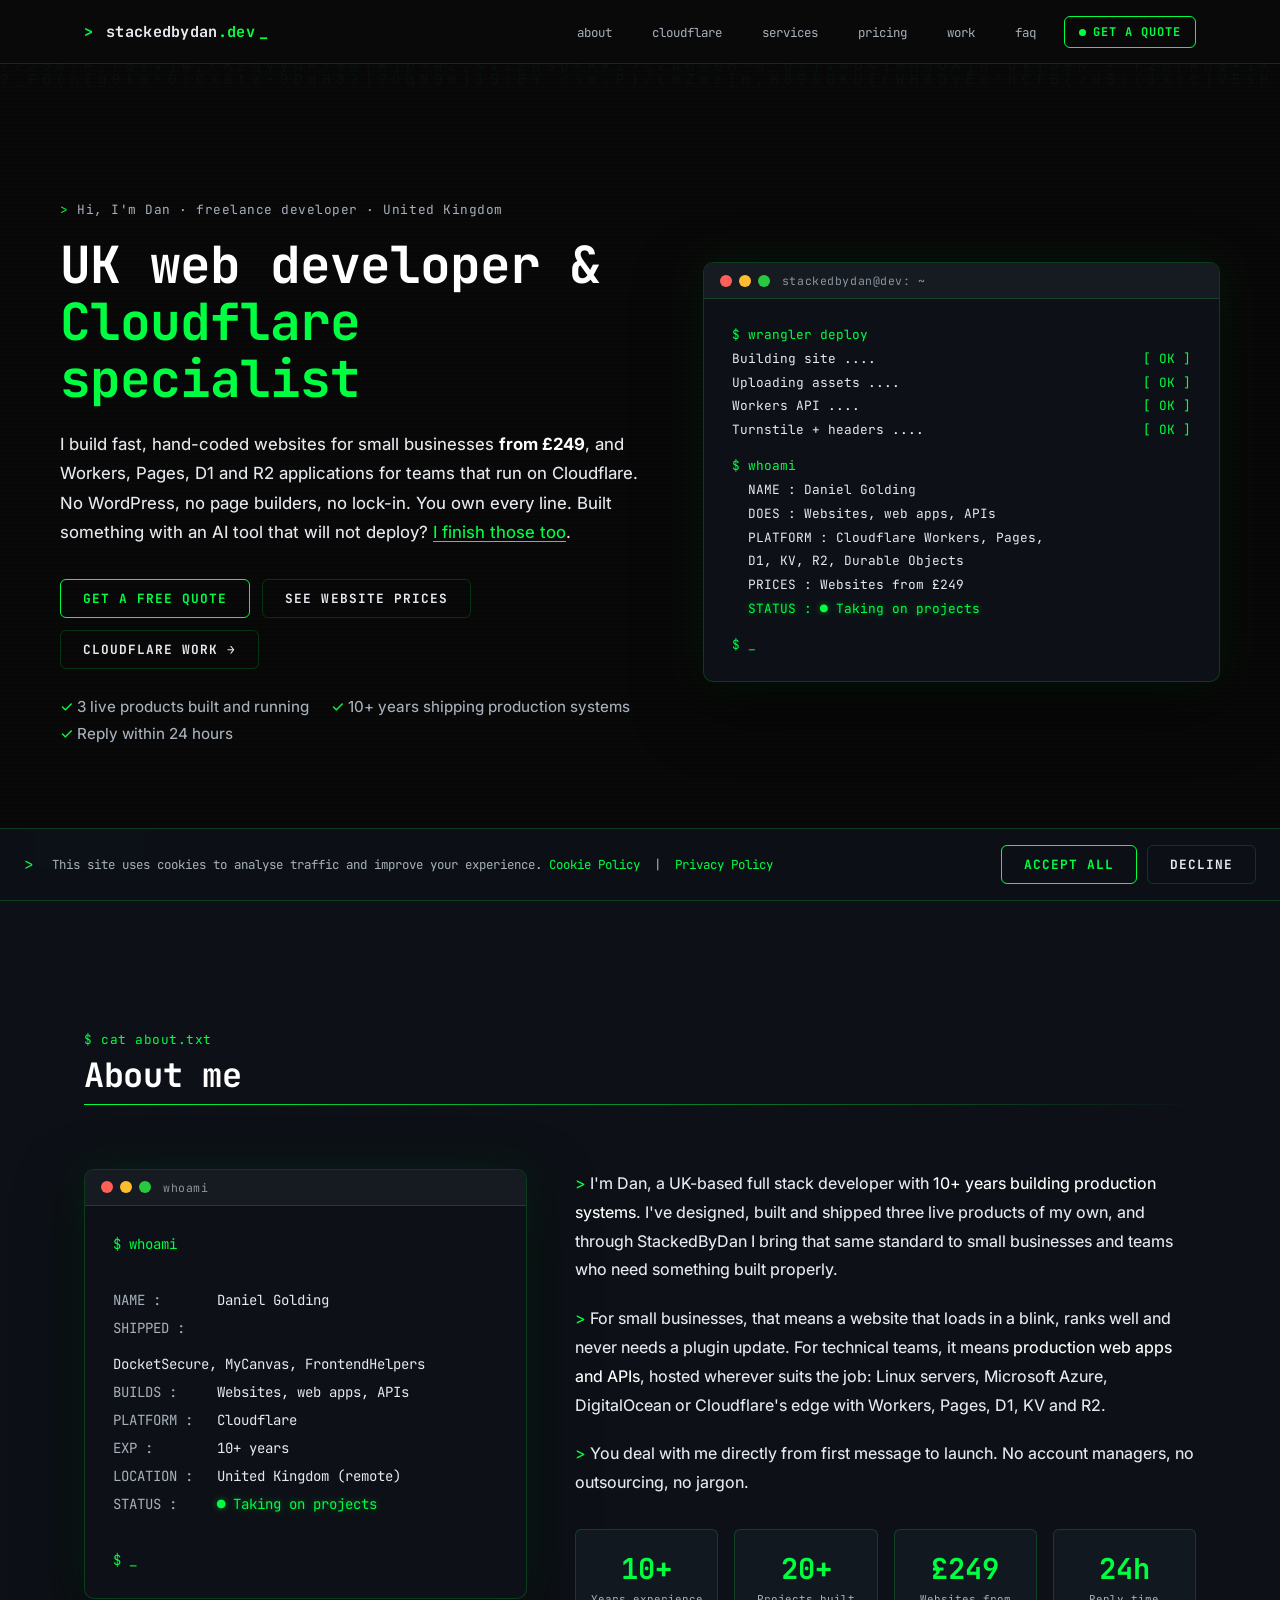
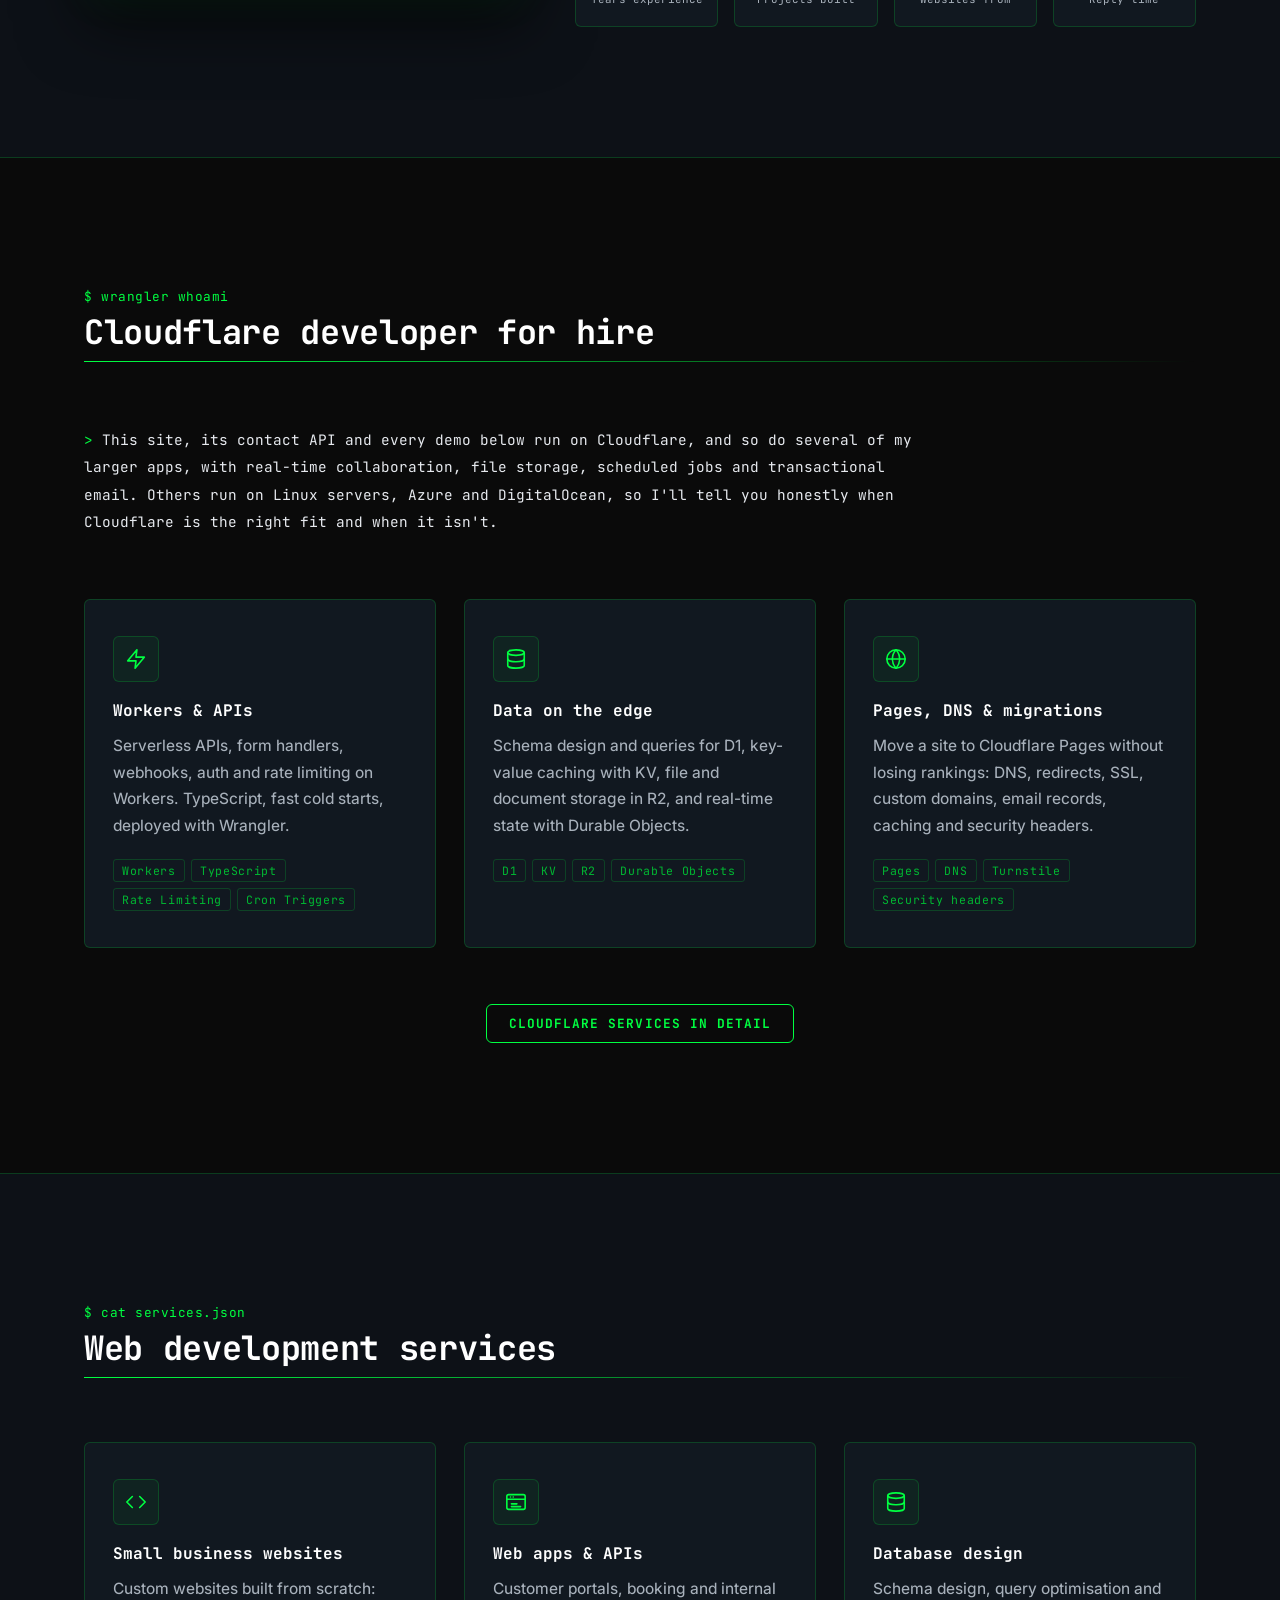
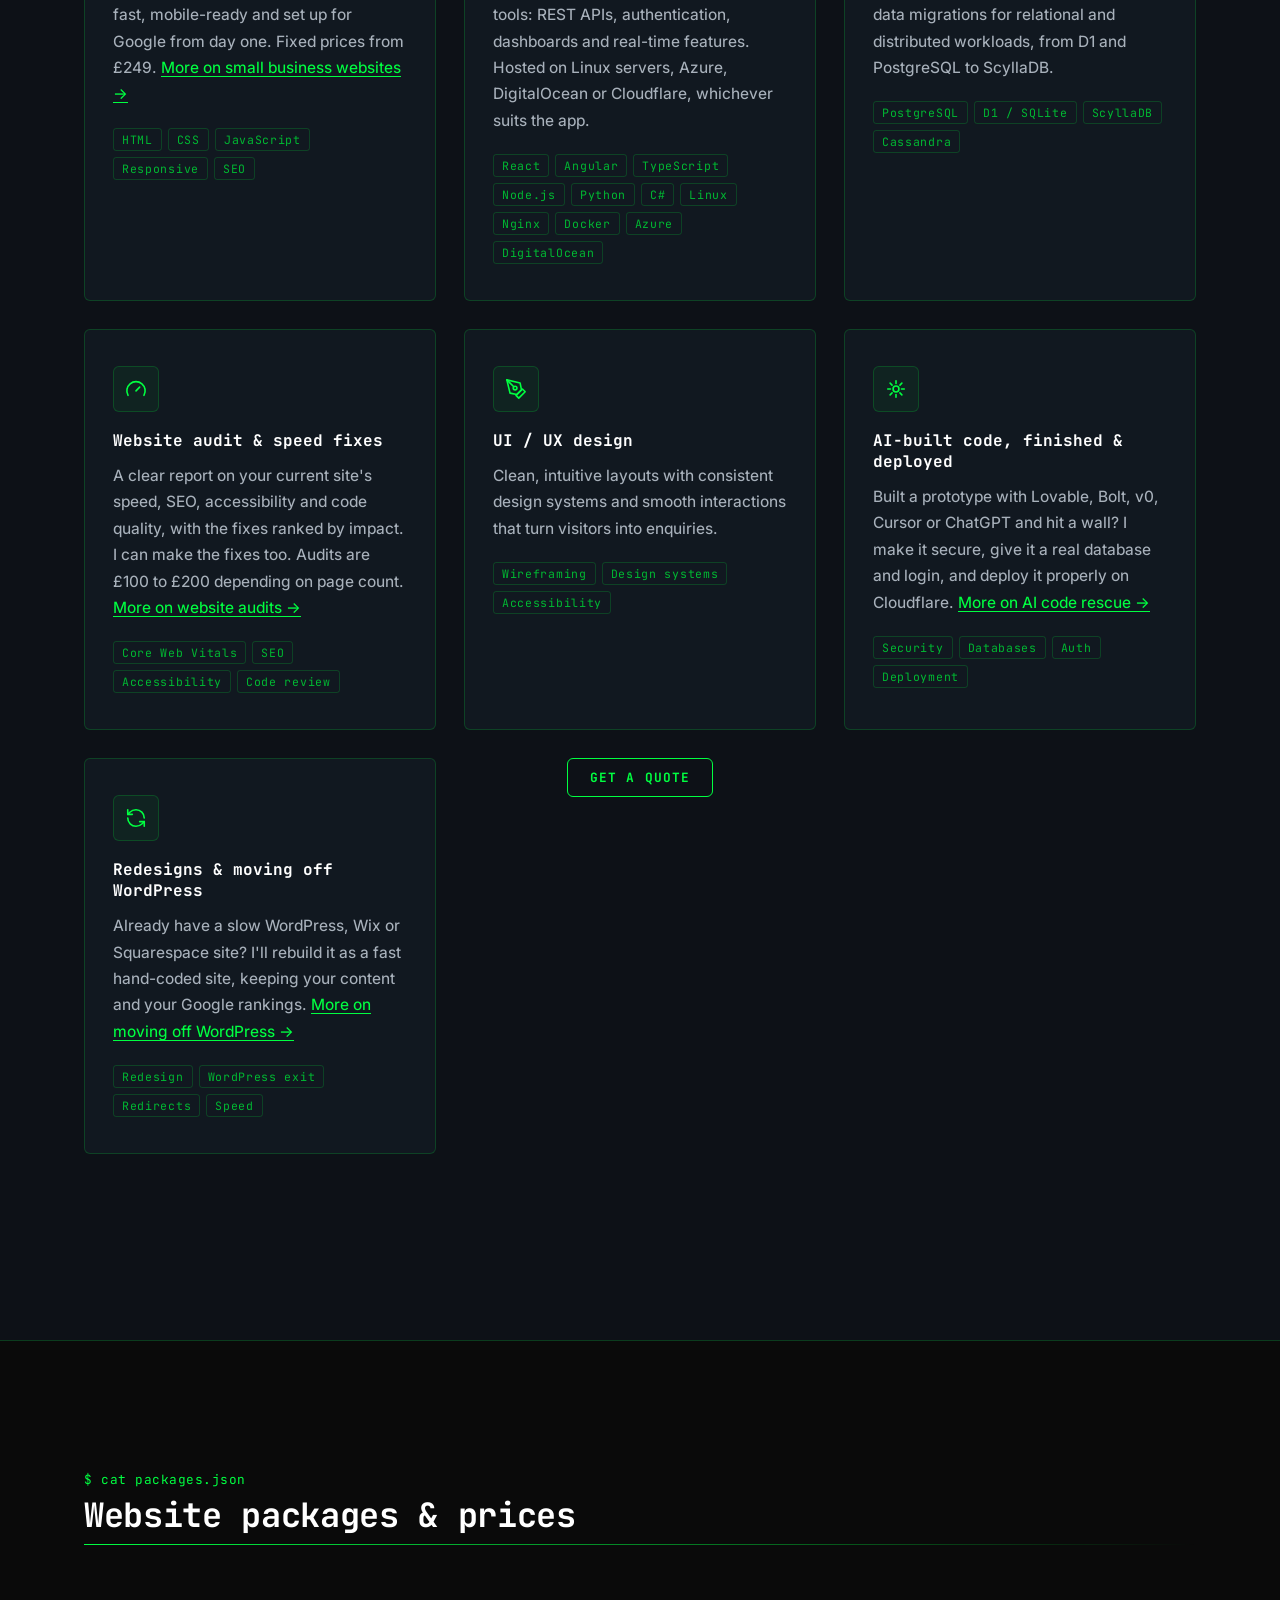
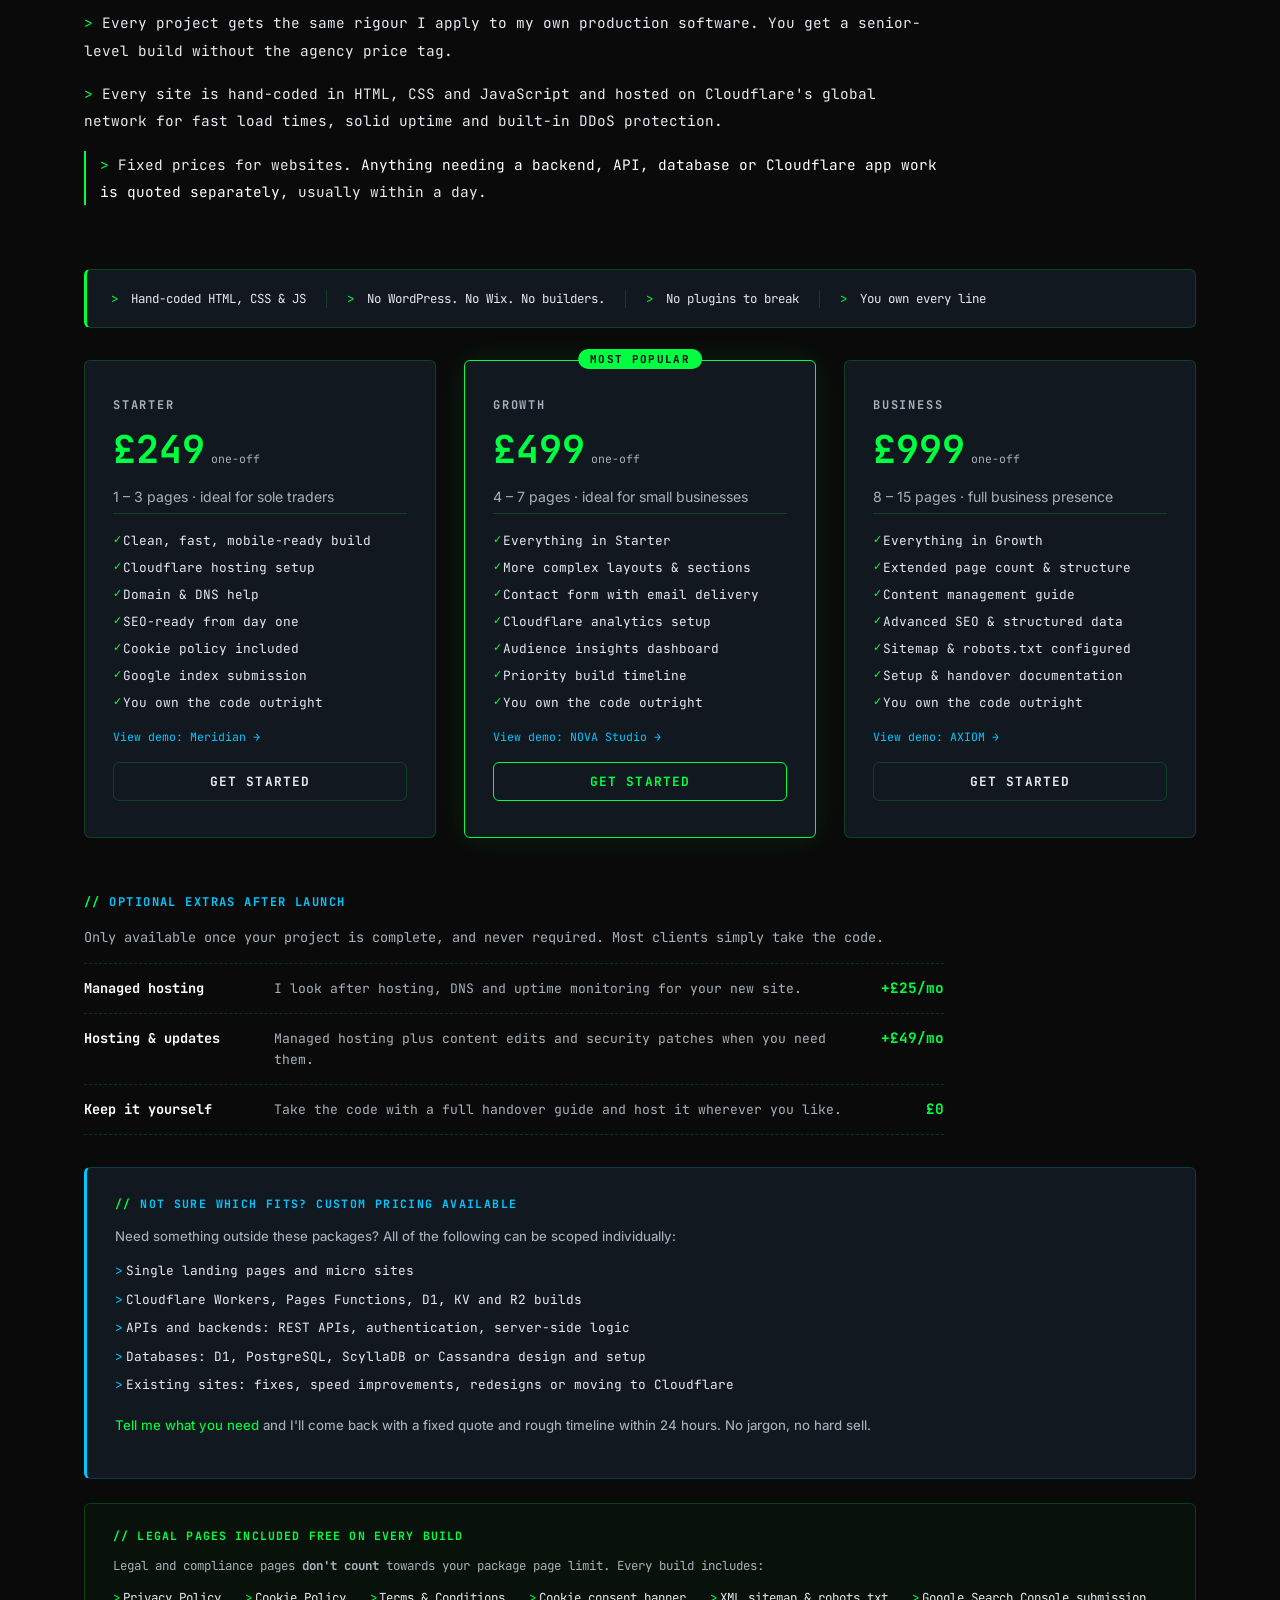
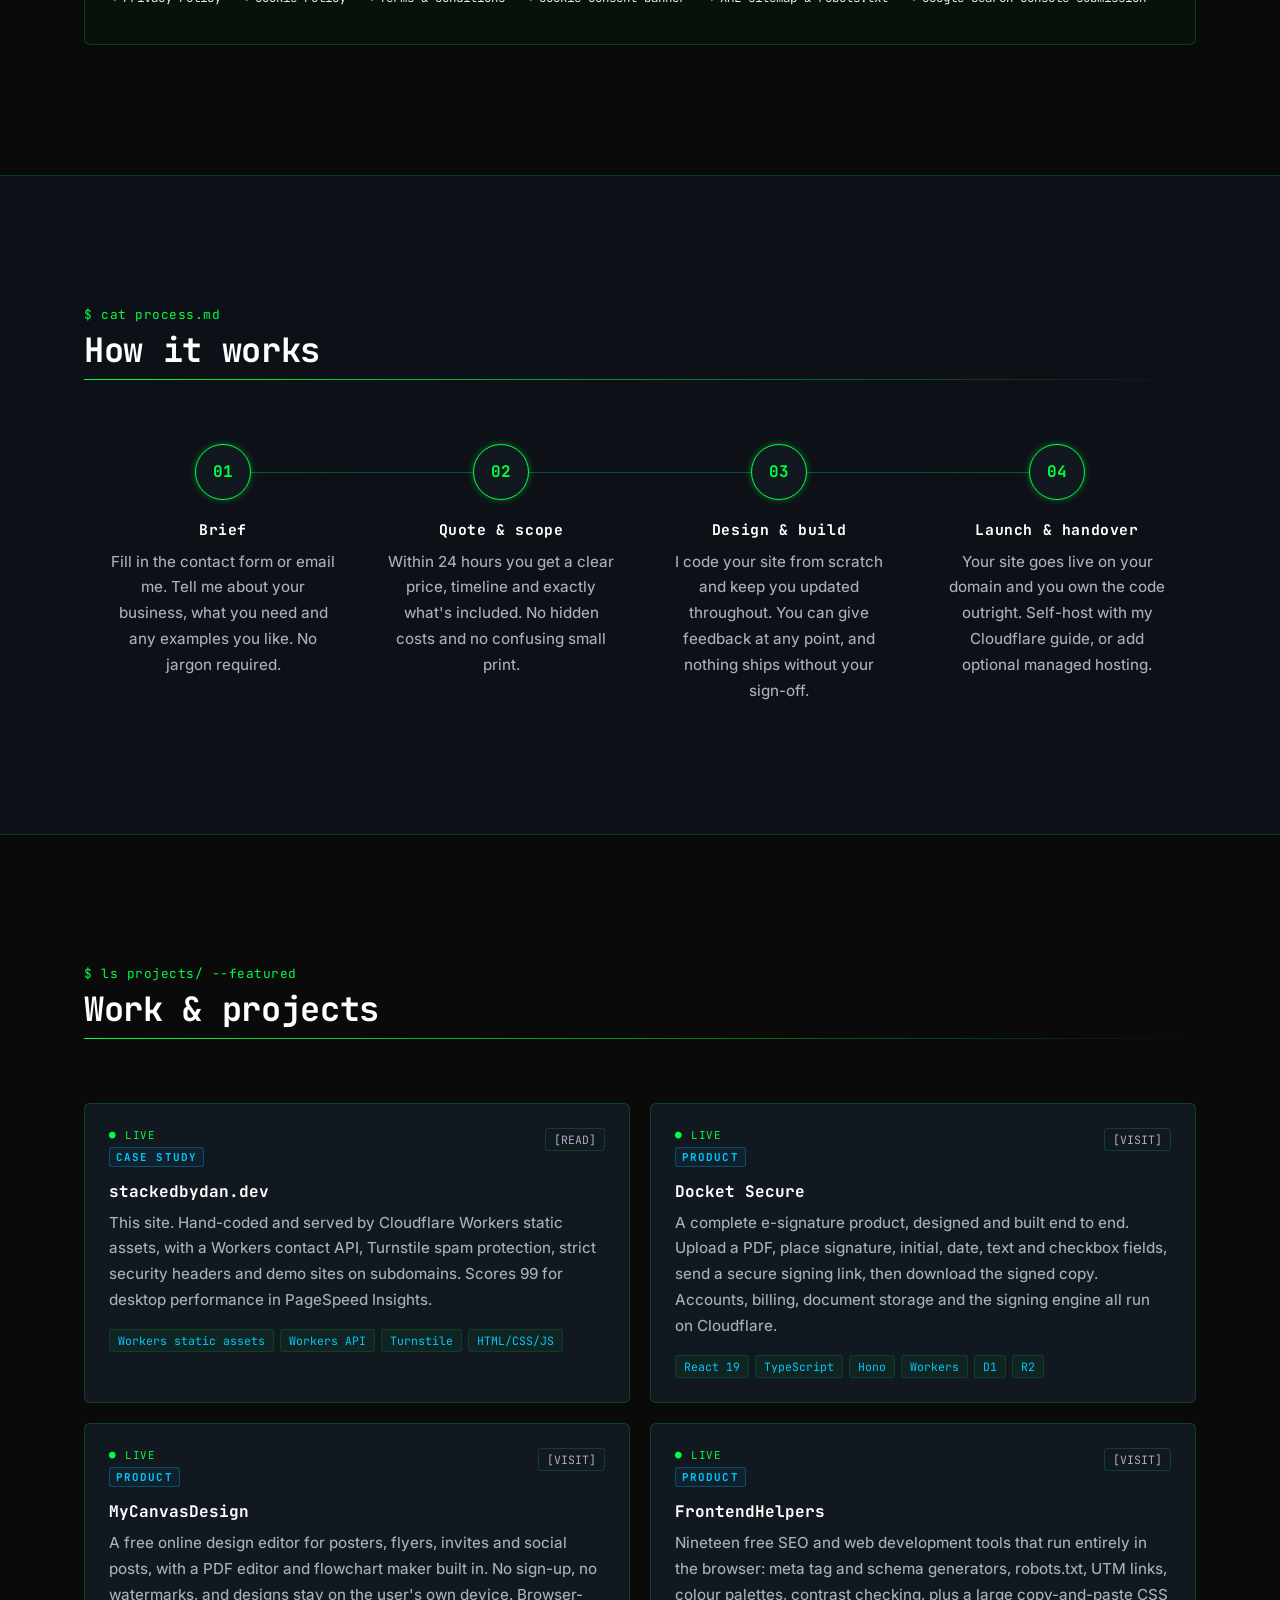
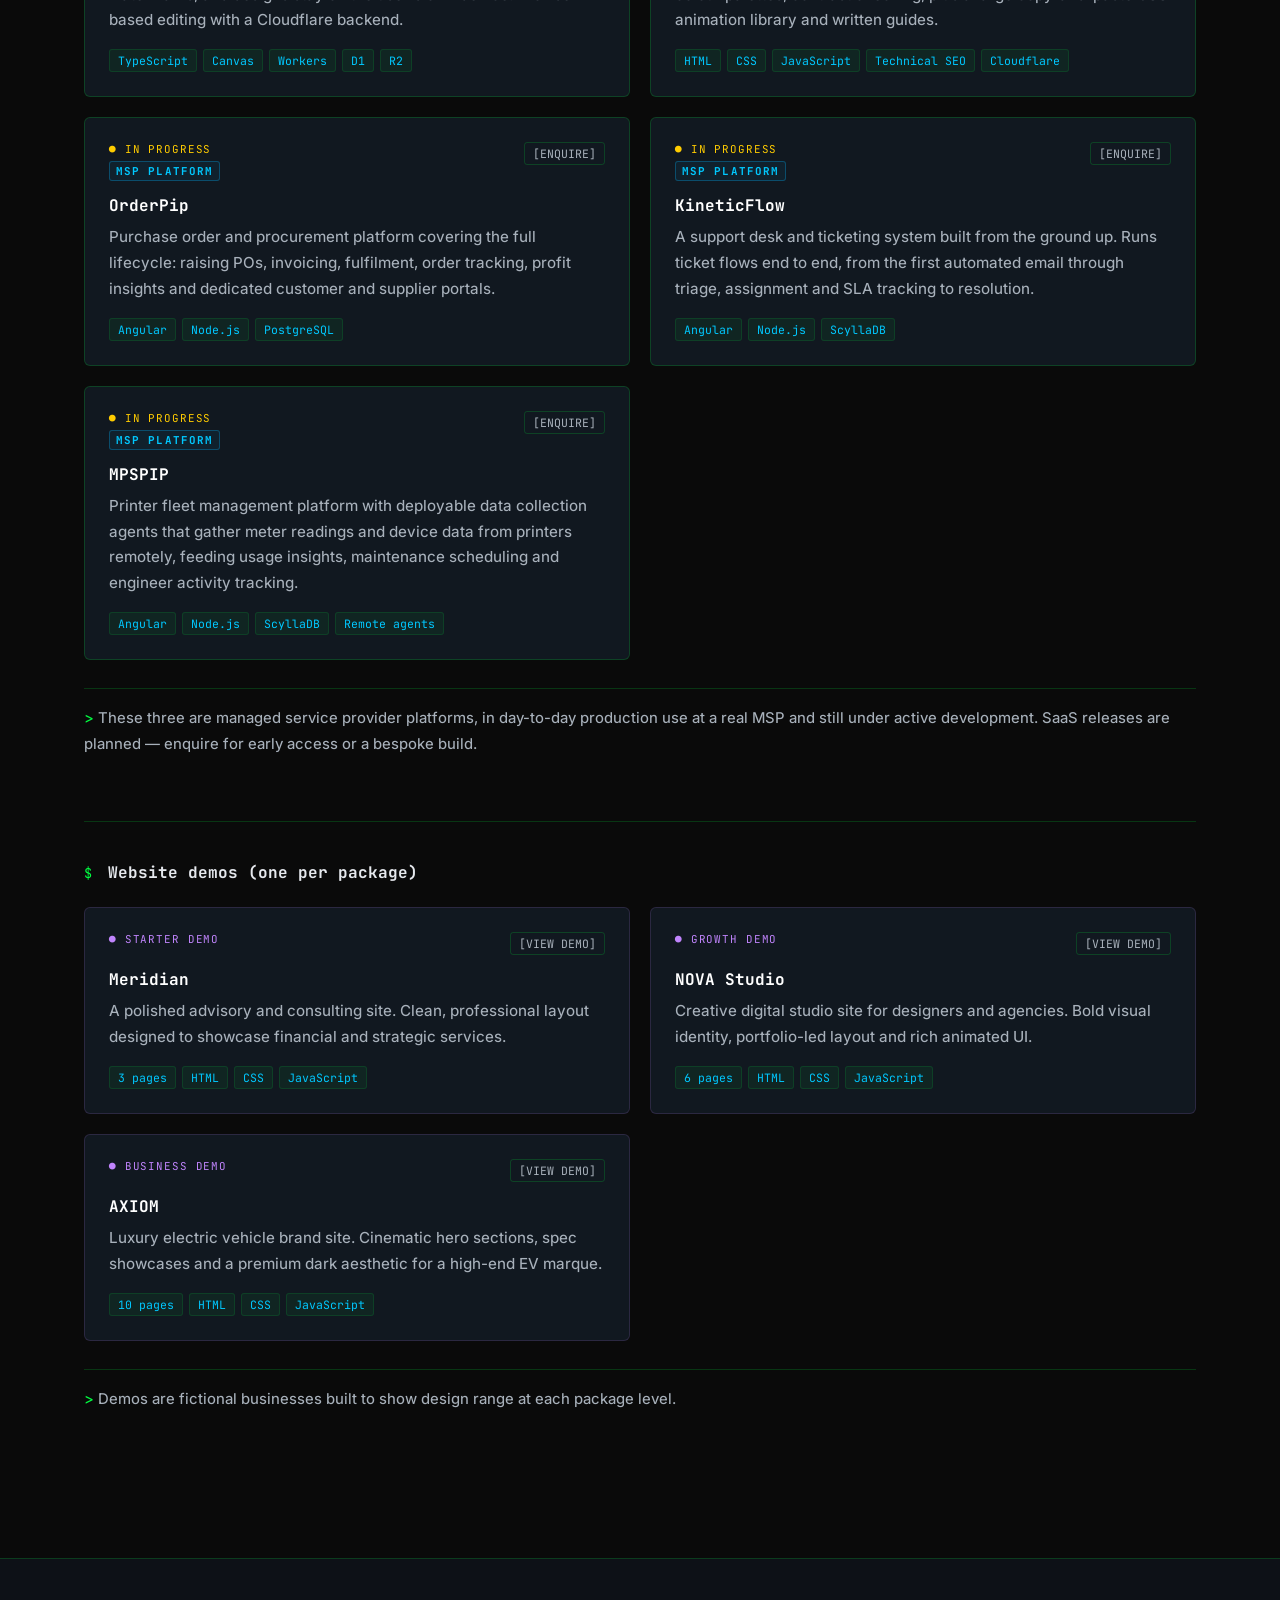
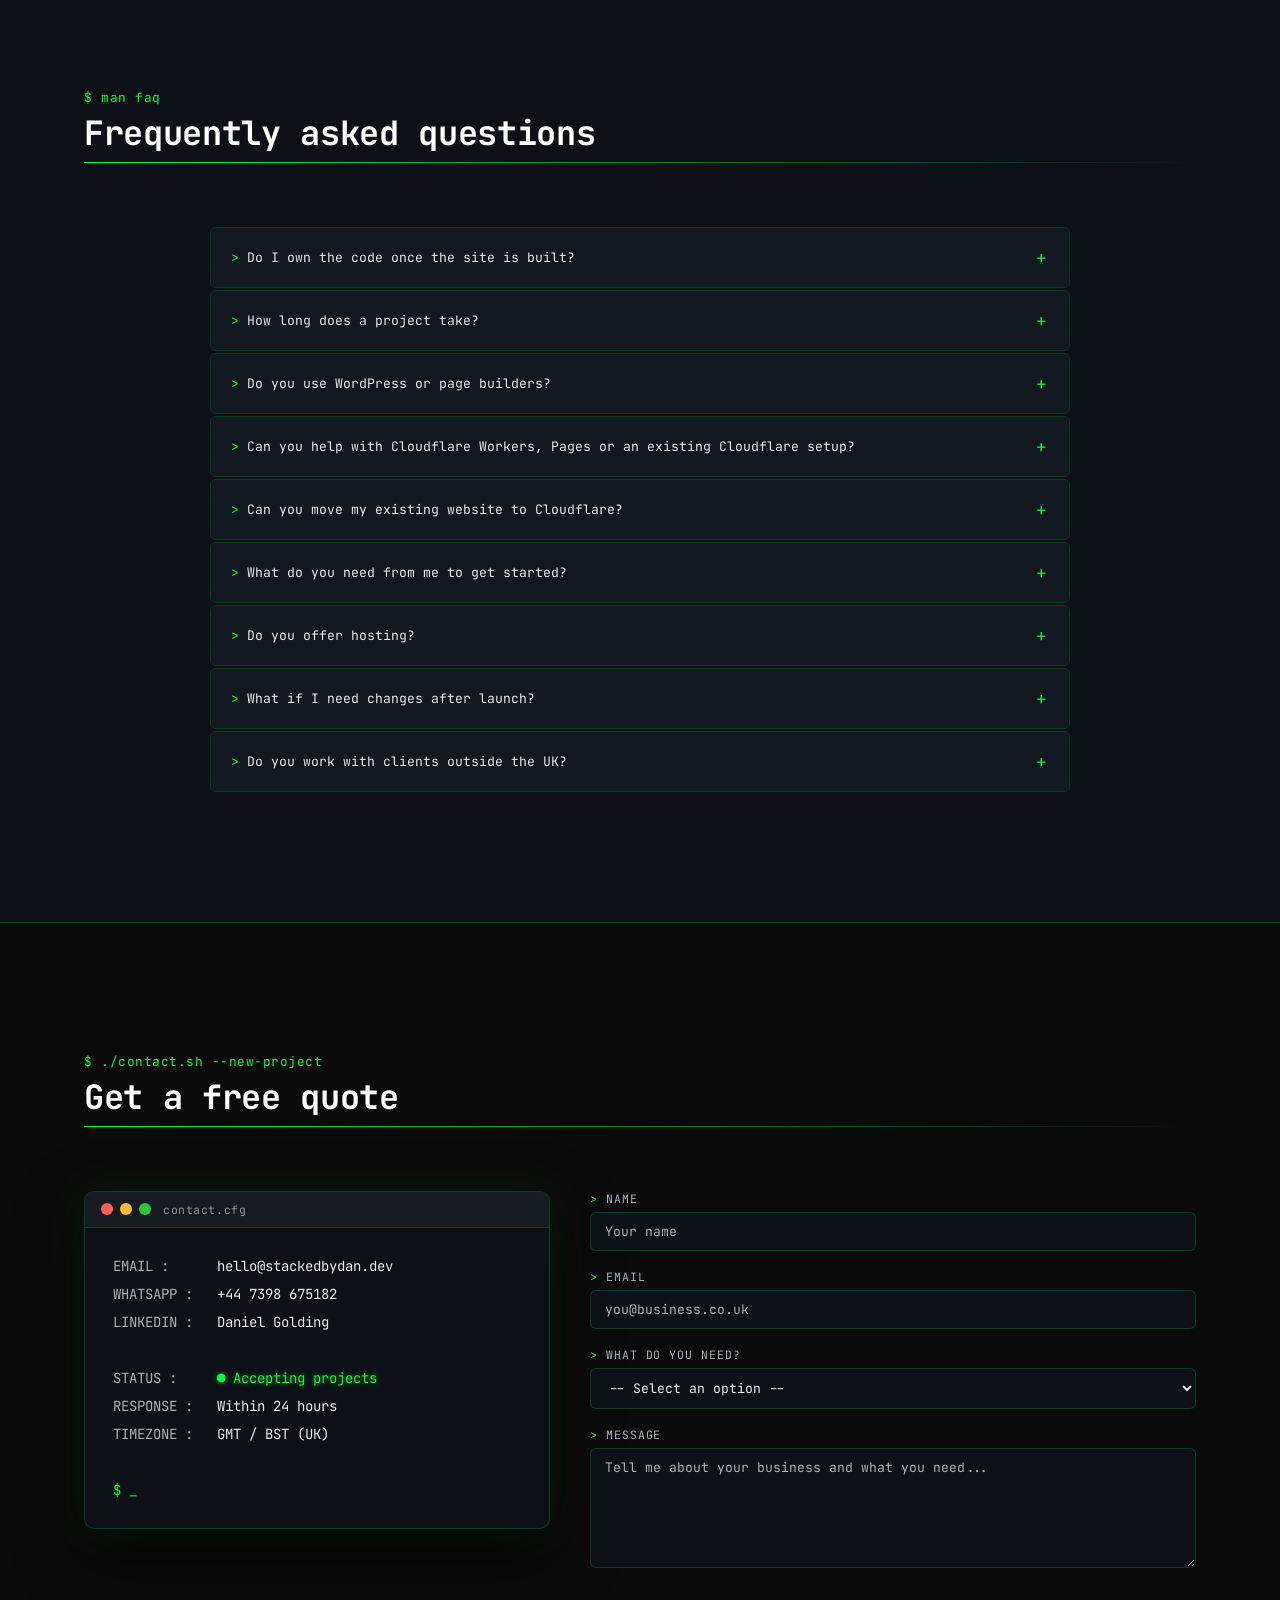
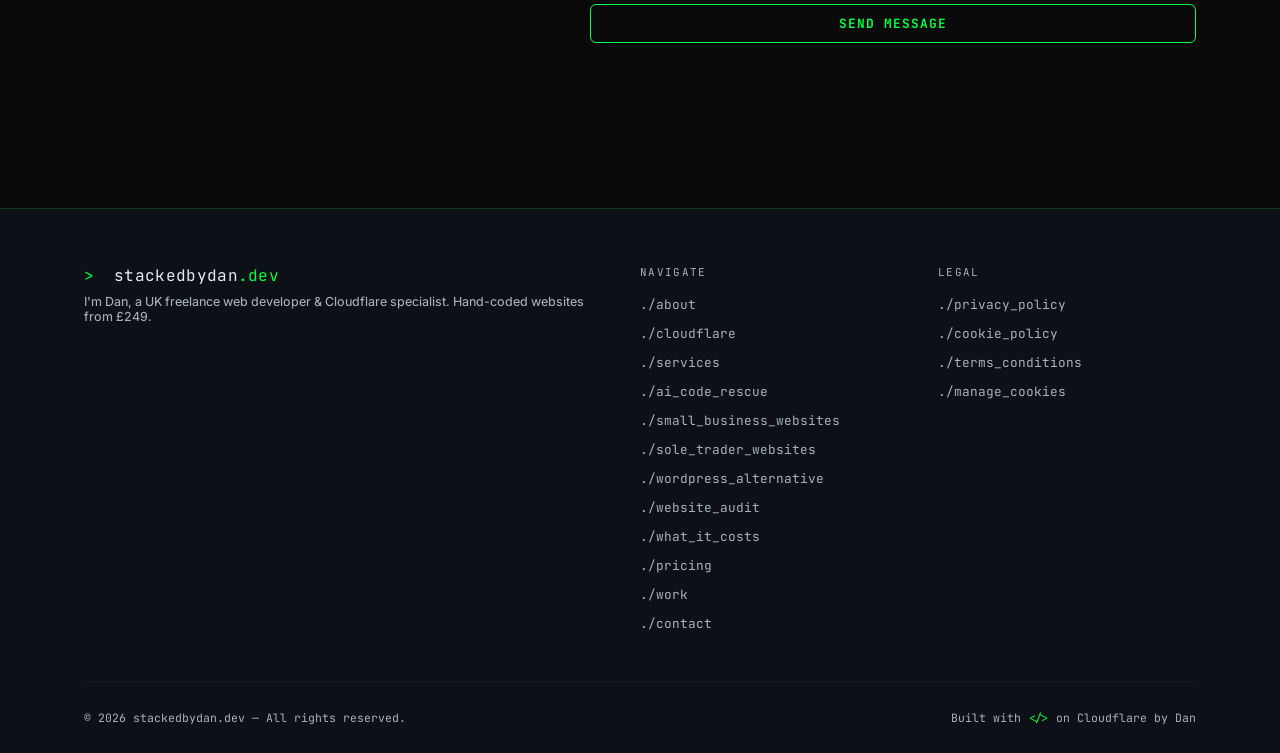
==== commit c1ea912c: "Rename MSP platforms and describe them accurately Outstanding is now OrderPip, Slingshot is now Kine" ====
--- a/index.html
+++ b/index.html
@@ -819,12 +819,12 @@
             <div class="project-header">
               <div class="project-badges">
                 <span class="project-status building">&#9679; IN PROGRESS</span>
-                <span class="project-badge internal">INTERNAL</span>
+                <span class="project-badge internal">MSP PLATFORM</span>
               </div>
               <a href="#contact" class="project-link">[ENQUIRE]</a>
             </div>
-            <h3 class="project-title">Outstanding</h3>
-            <p class="project-desc">Enterprise procurement platform covering the full lifecycle: order tracking, fulfilment, invoice processing, profit insights and dedicated customer and supplier portals.</p>
+            <h3 class="project-title">OrderPip</h3>
+            <p class="project-desc">Purchase order and procurement platform covering the full lifecycle: raising POs, invoicing, fulfilment, order tracking, profit insights and dedicated customer and supplier portals.</p>
             <div class="project-tech">
               <span>Angular</span><span>Node.js</span><span>PostgreSQL</span>
             </div>
@@ -833,12 +833,12 @@
             <div class="project-header">
               <div class="project-badges">
                 <span class="project-status building">&#9679; IN PROGRESS</span>
-                <span class="project-badge internal">INTERNAL</span>
+                <span class="project-badge internal">MSP PLATFORM</span>
               </div>
               <a href="#contact" class="project-link">[ENQUIRE]</a>
             </div>
-            <h3 class="project-title">Slingshot</h3>
-            <p class="project-desc">A support desk and ticketing system built from the ground up. Handles ticket triage, assignment workflows, SLA tracking and team queues at scale.</p>
+            <h3 class="project-title">KineticFlow</h3>
+            <p class="project-desc">A support desk and ticketing system built from the ground up. Runs ticket flows end to end, from the first automated email through triage, assignment and SLA tracking to resolution.</p>
             <div class="project-tech">
               <span>Angular</span><span>Node.js</span><span>ScyllaDB</span>
             </div>
@@ -847,21 +847,21 @@
             <div class="project-header">
               <div class="project-badges">
                 <span class="project-status building">&#9679; IN PROGRESS</span>
-                <span class="project-badge internal">INTERNAL</span>
+                <span class="project-badge internal">MSP PLATFORM</span>
               </div>
               <a href="#contact" class="project-link">[ENQUIRE]</a>
             </div>
-            <h3 class="project-title">PrintSights</h3>
-            <p class="project-desc">Printer meter and field engineering platform. Tracks device usage, meter readings and engineer activity across a fleet, with maintenance scheduling and insights.</p>
+            <h3 class="project-title">MPSPIP</h3>
+            <p class="project-desc">Printer fleet management platform with deployable data collection agents that gather meter readings and device data from printers remotely, feeding usage insights, maintenance scheduling and engineer activity tracking.</p>
             <div class="project-tech">
-              <span>Angular</span><span>Node.js</span><span>ScyllaDB</span>
+              <span>Angular</span><span>Node.js</span><span>ScyllaDB</span><span>Remote agents</span>
             </div>
           </div>
         </div>
 
         <p class="portfolio-note reveal">
           <span class="prompt" aria-hidden="true">&gt;</span>
-          Internal projects are built for organisations I work with, and SaaS releases are planned. Enquire for early access or a bespoke build.
+          These three are managed service provider platforms, in day-to-day production use at a real MSP and still under active development. SaaS releases are planned &mdash; enquire for early access or a bespoke build.
         </p>
 
         <div class="demos-header reveal">
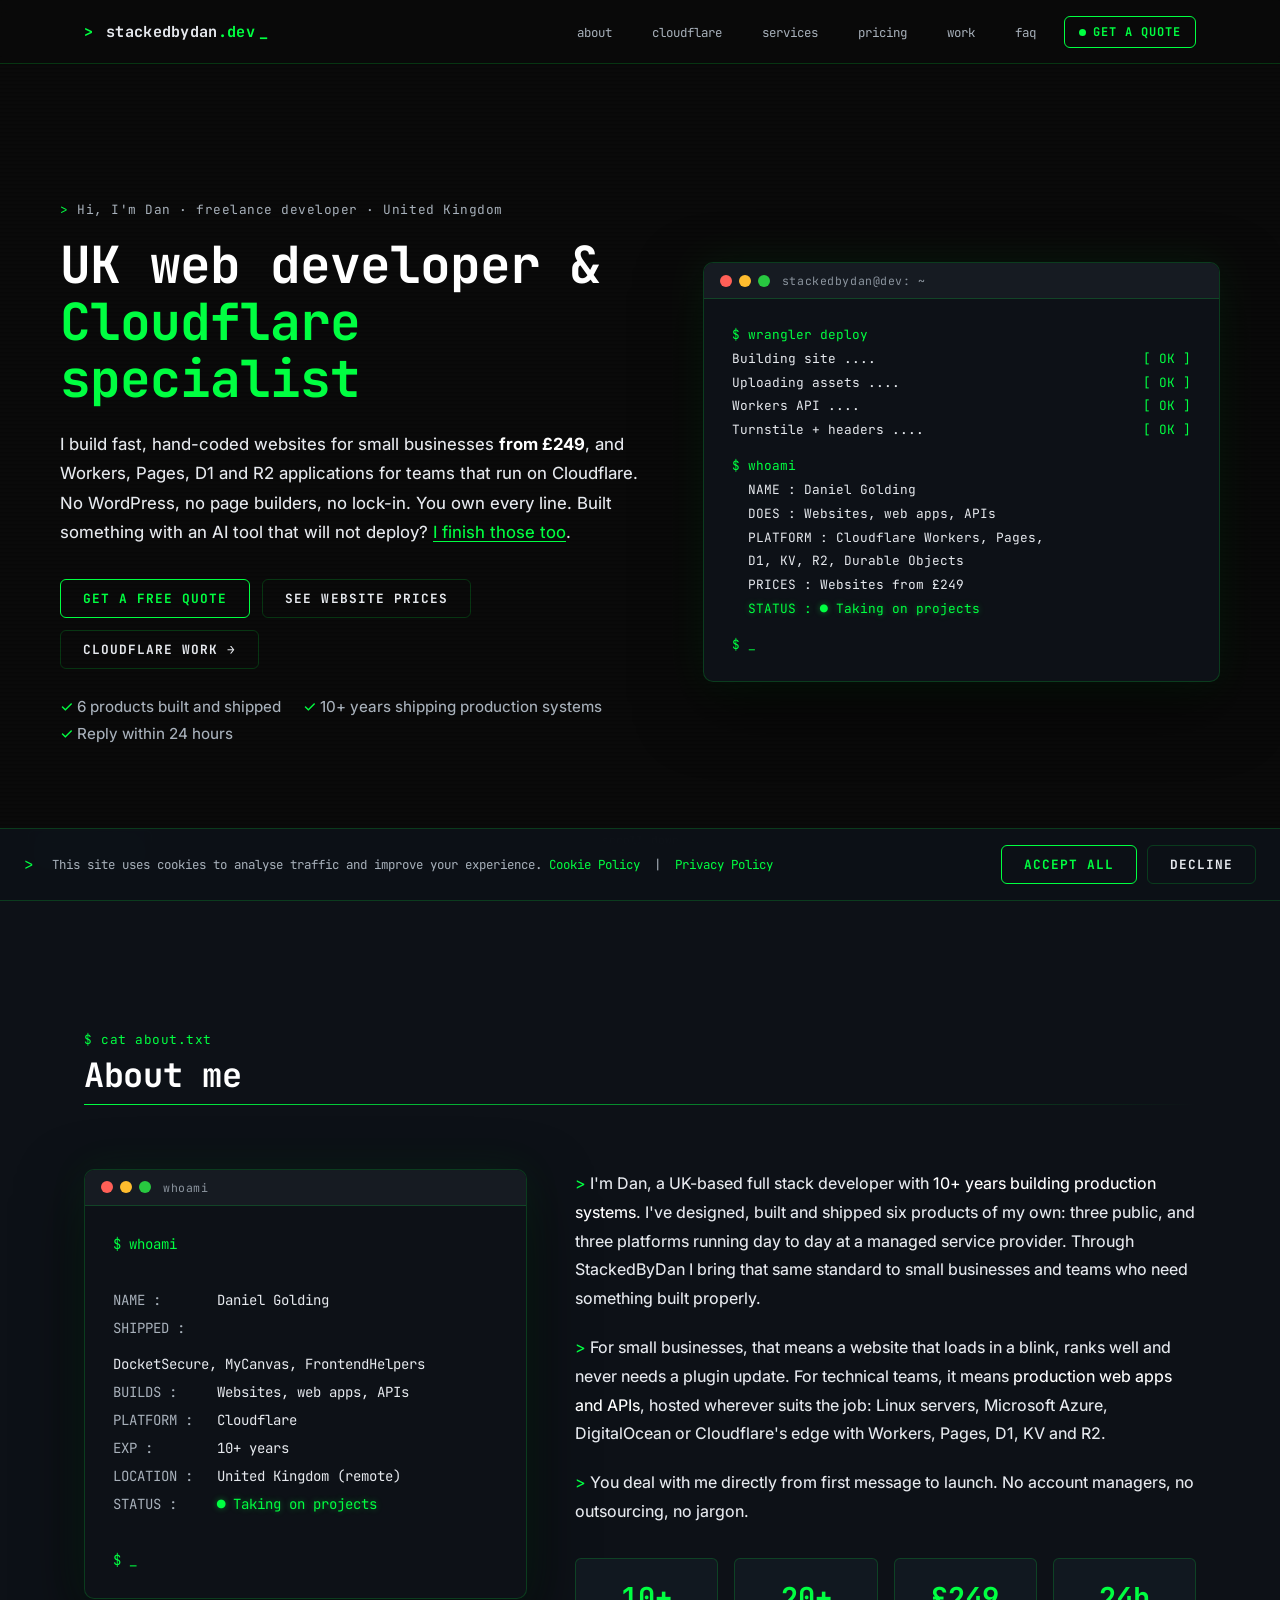
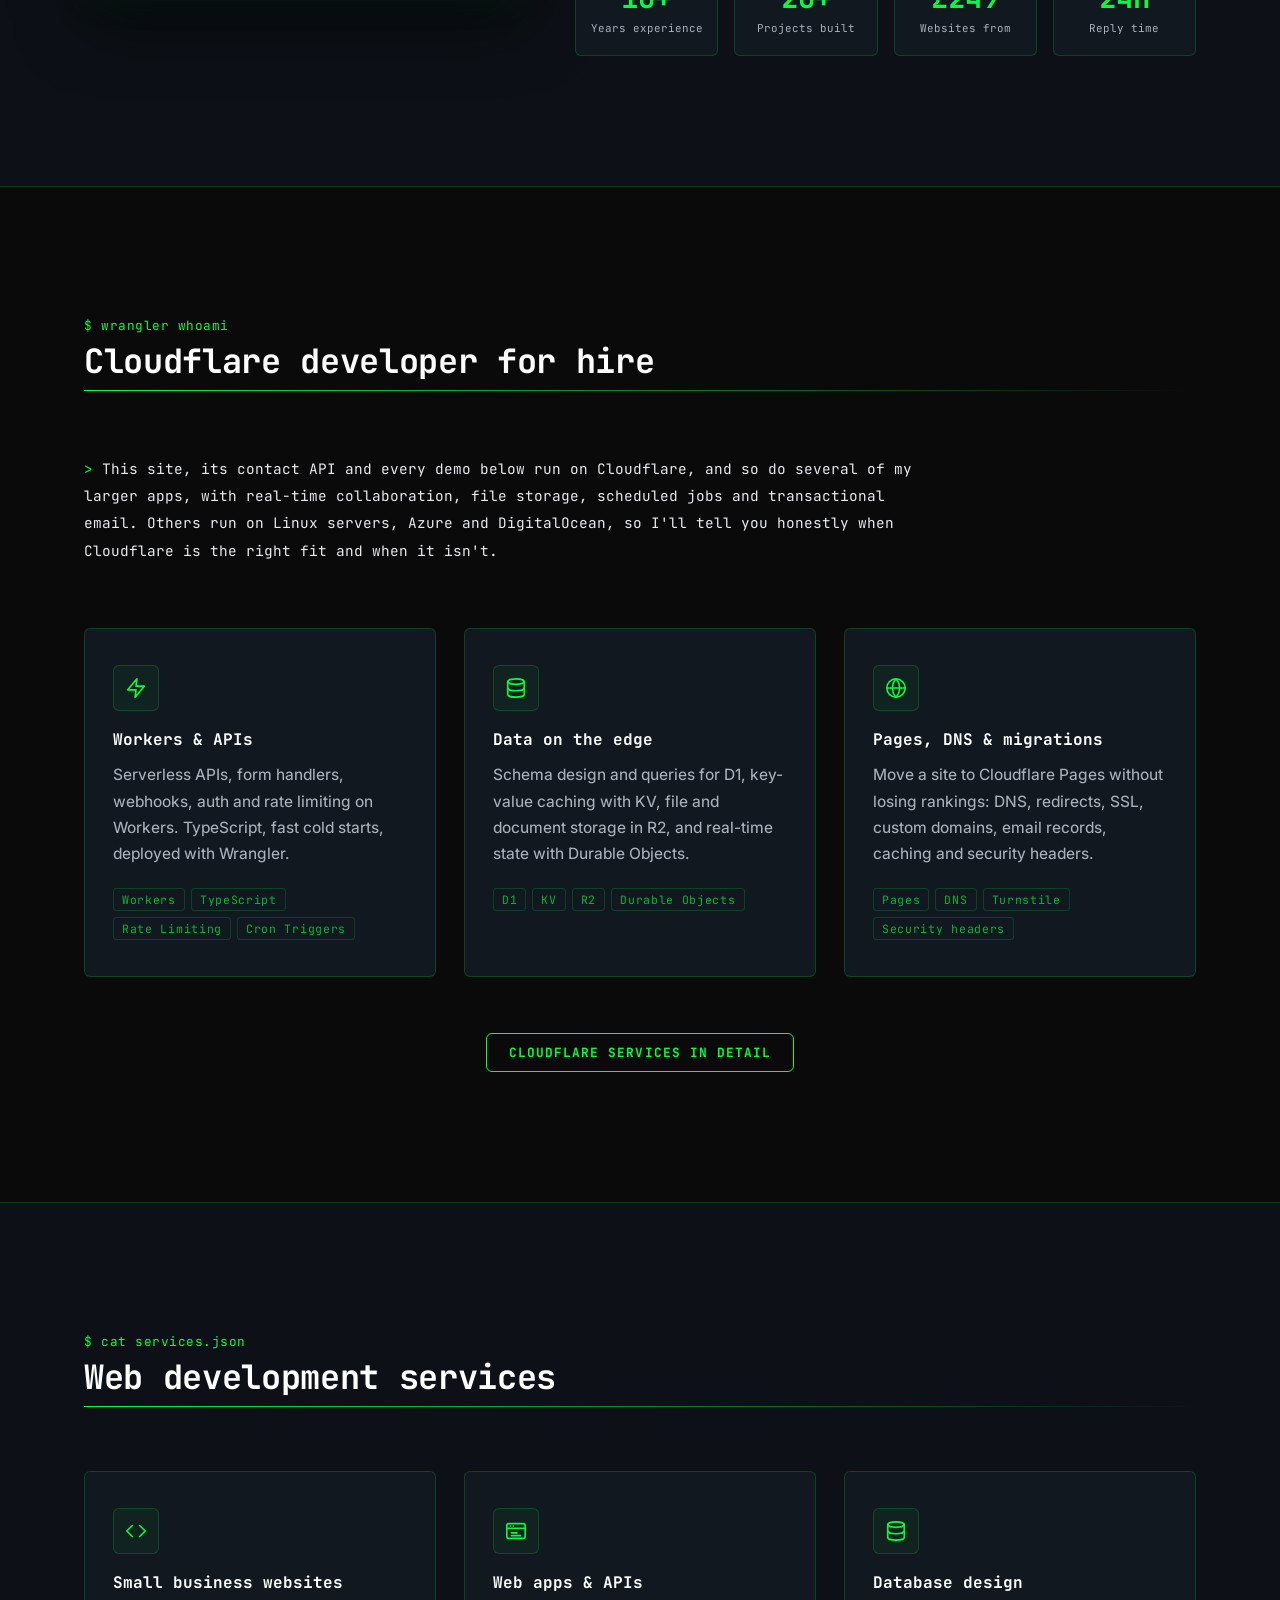
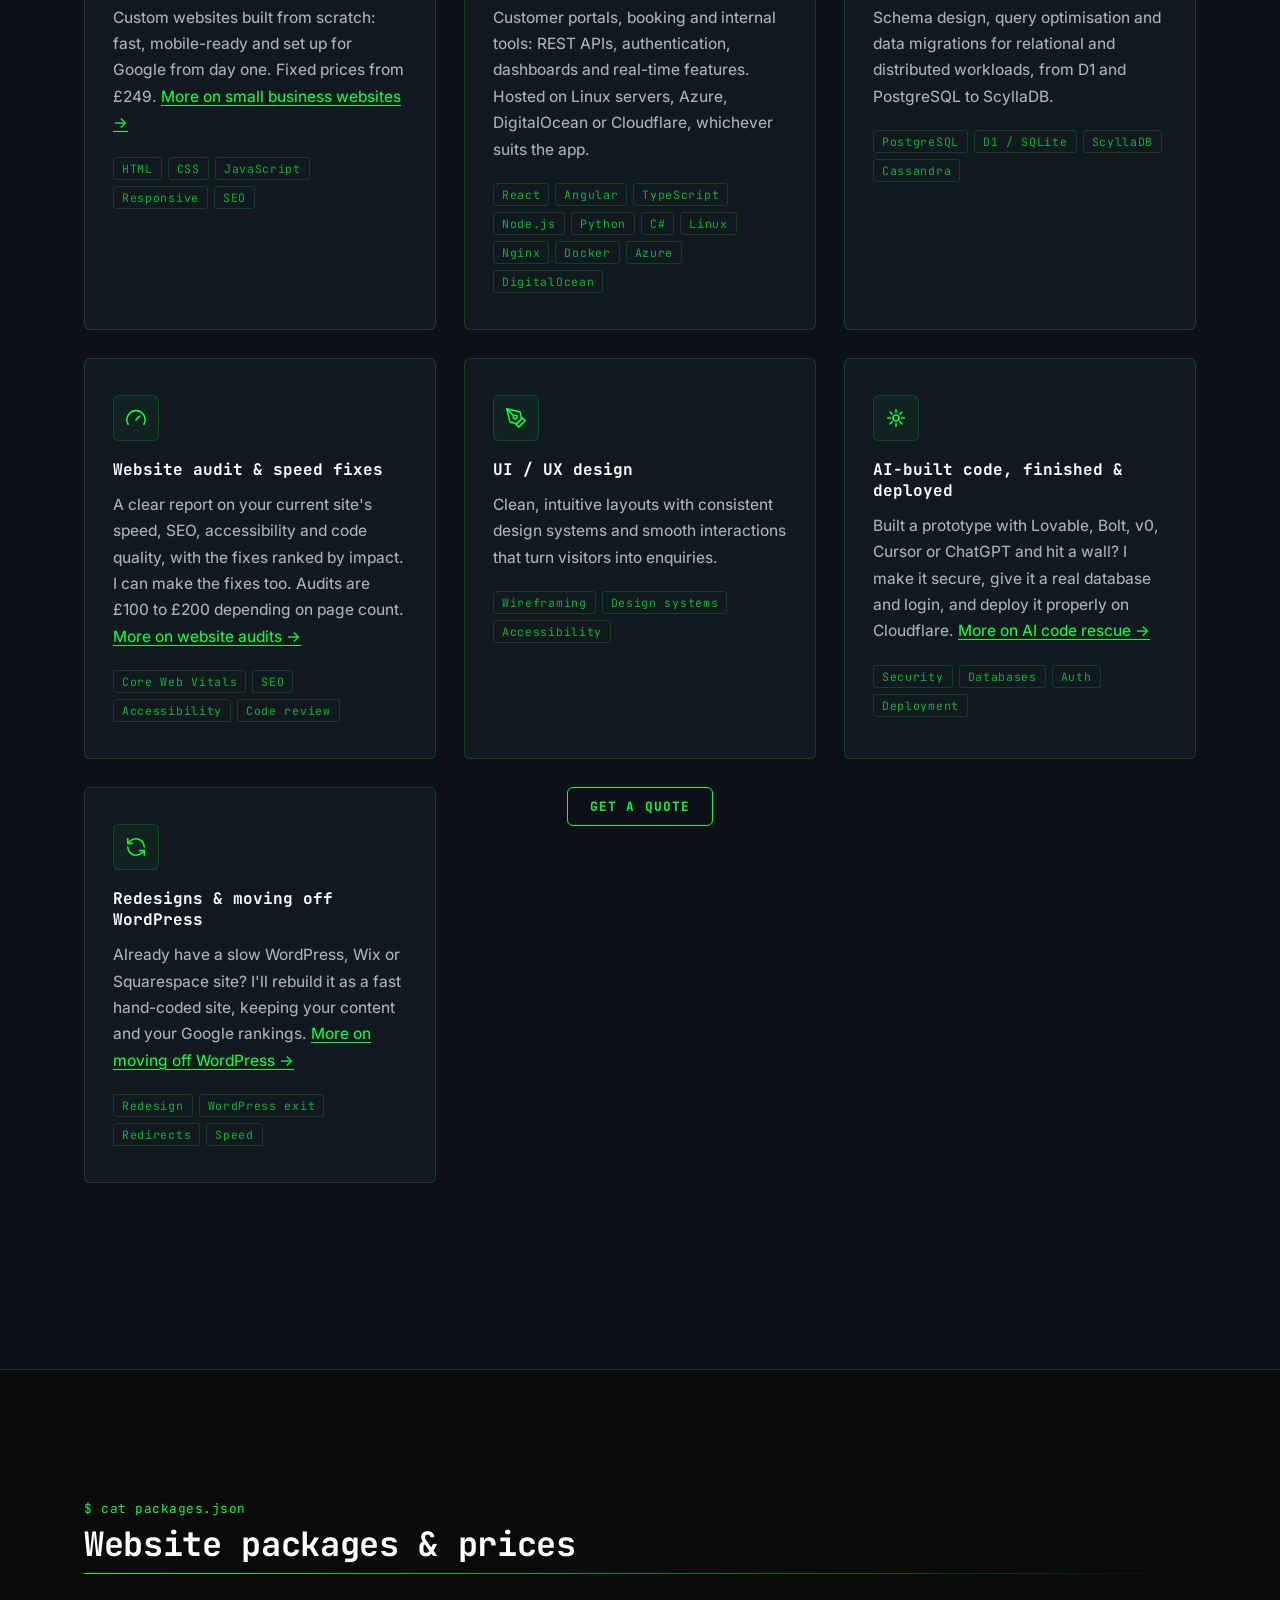
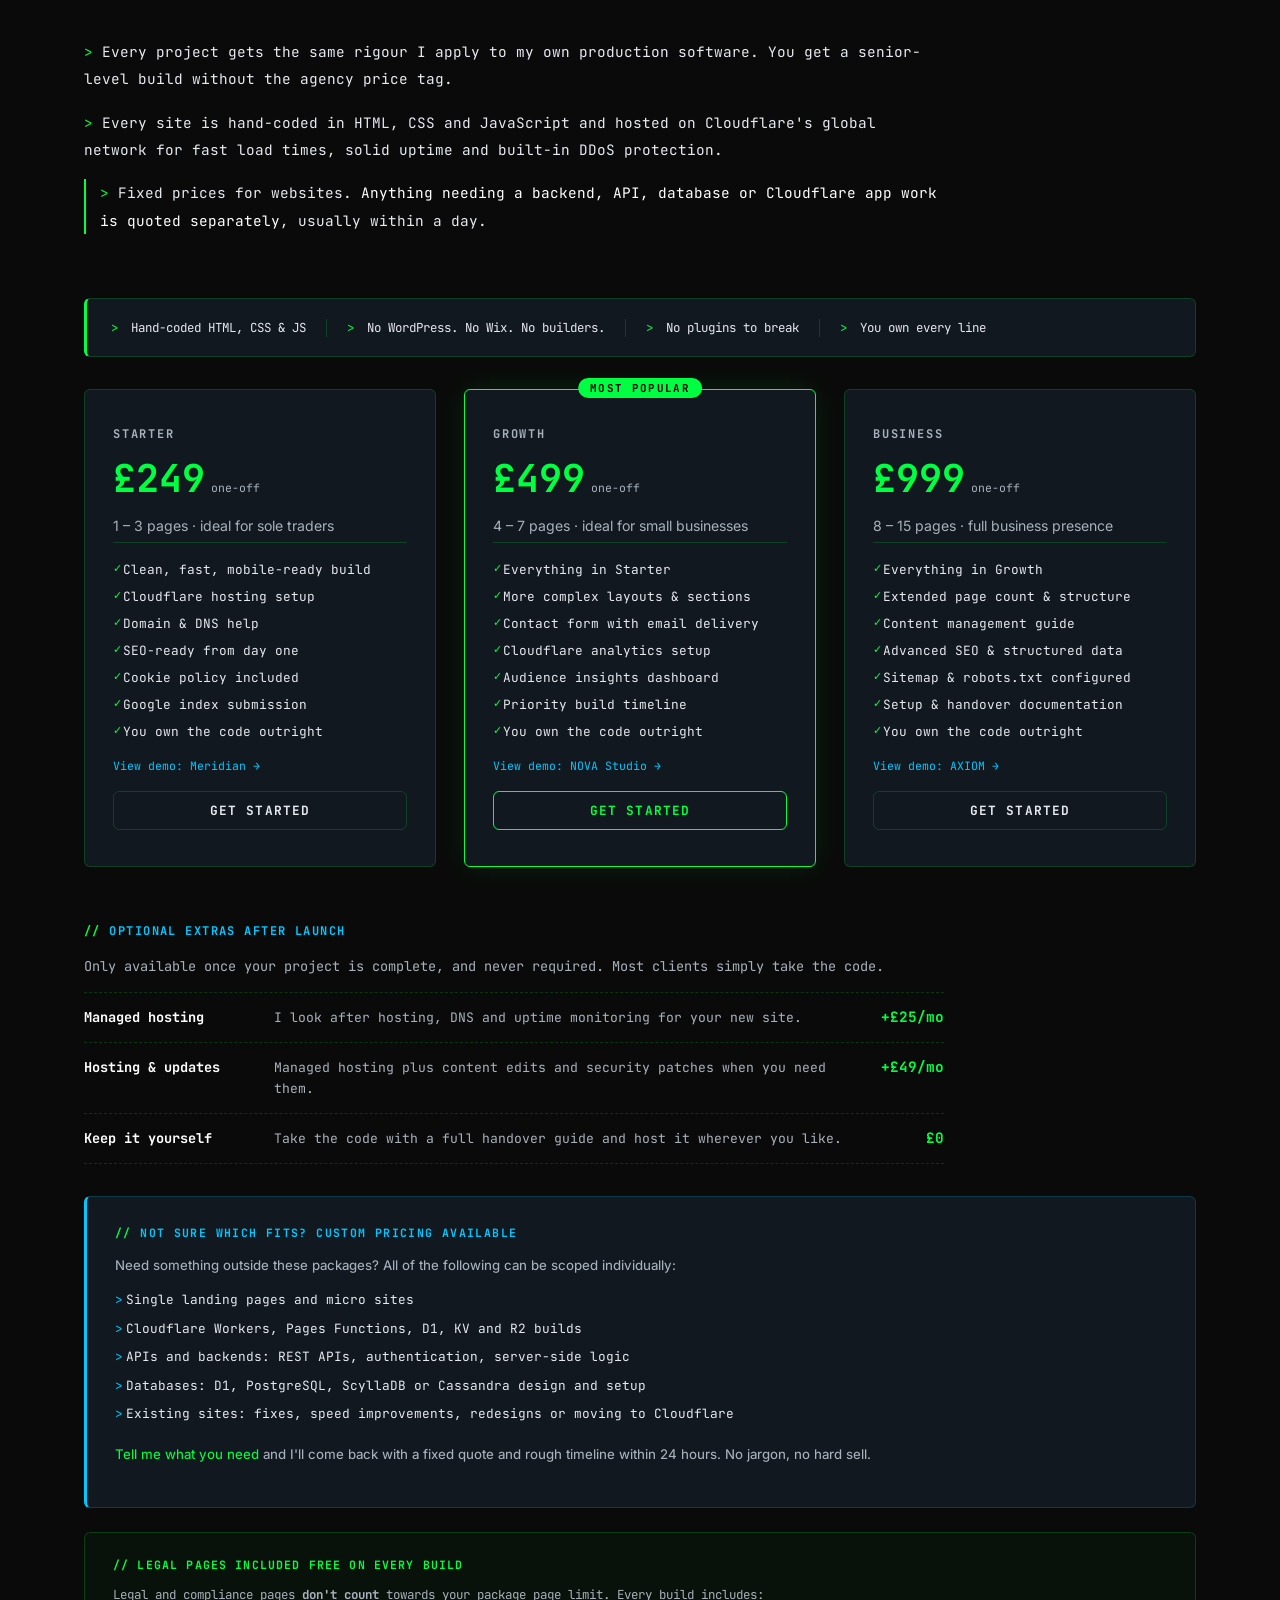
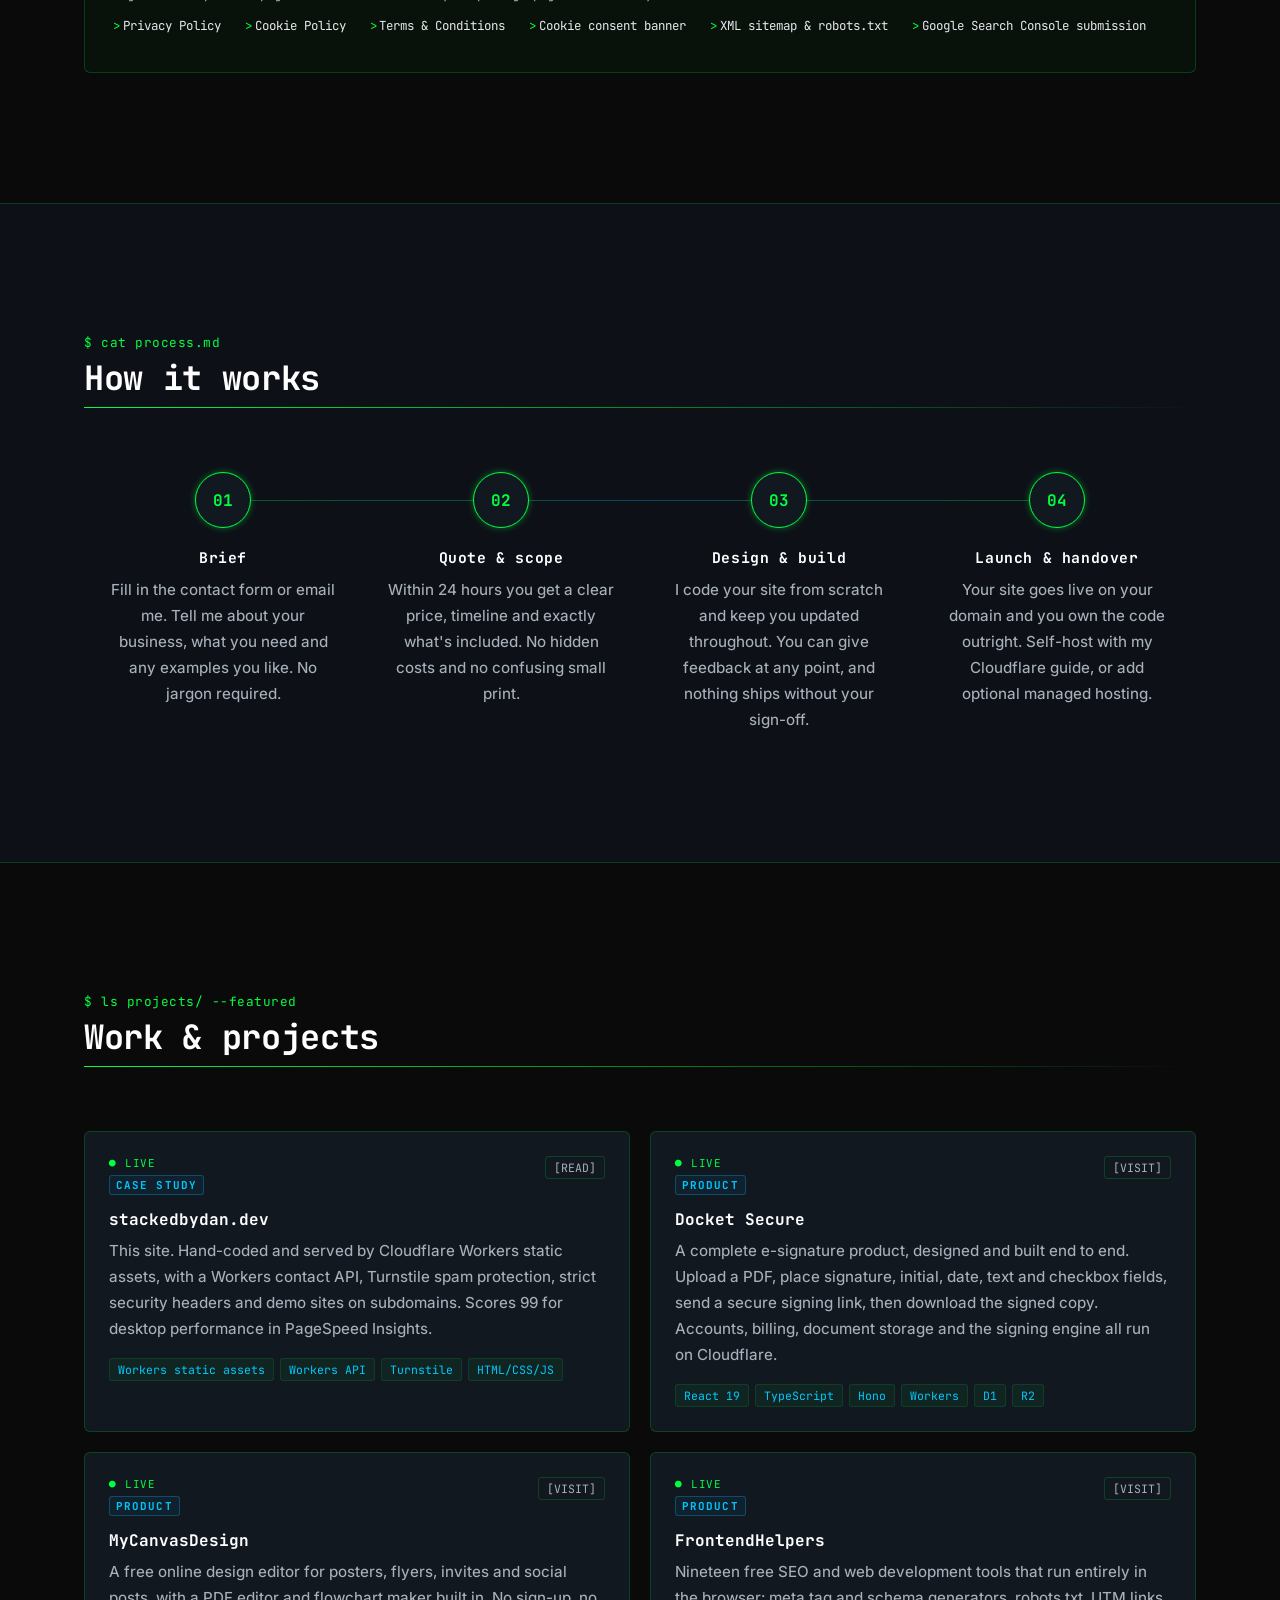
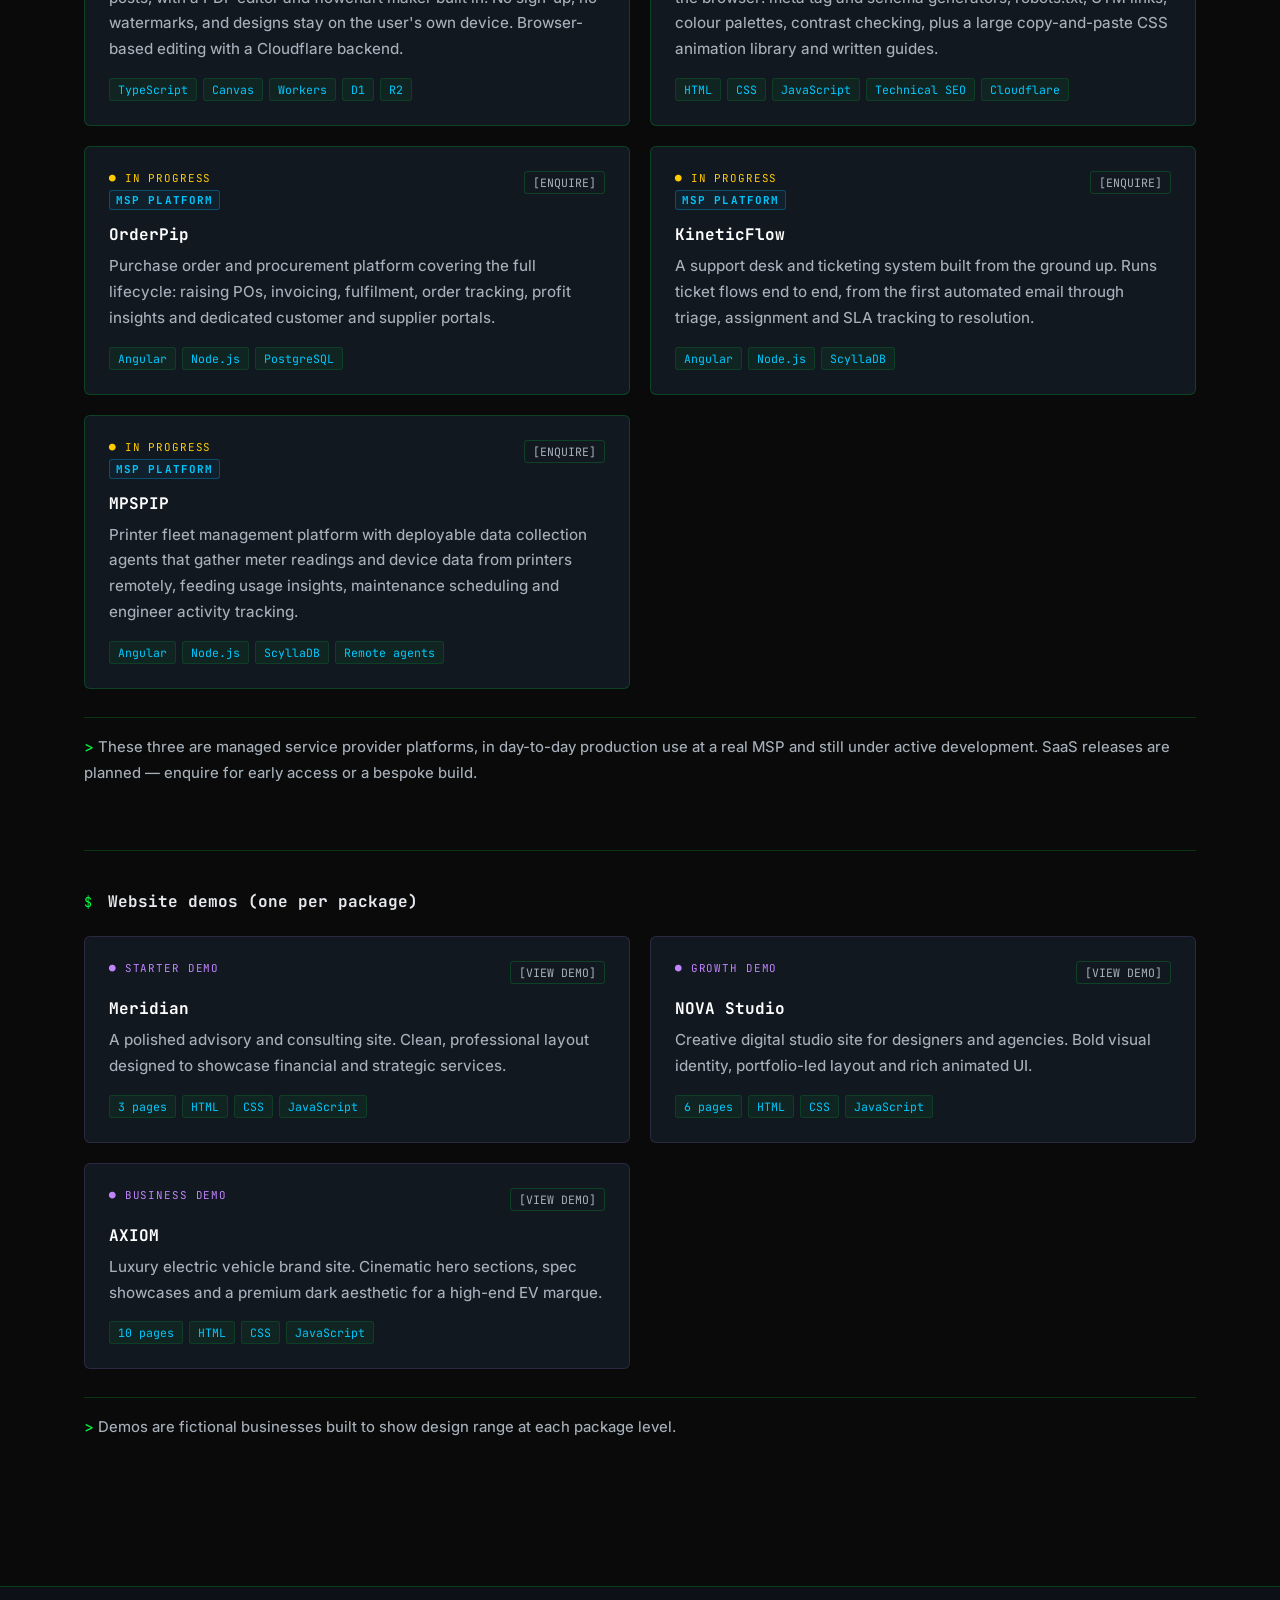
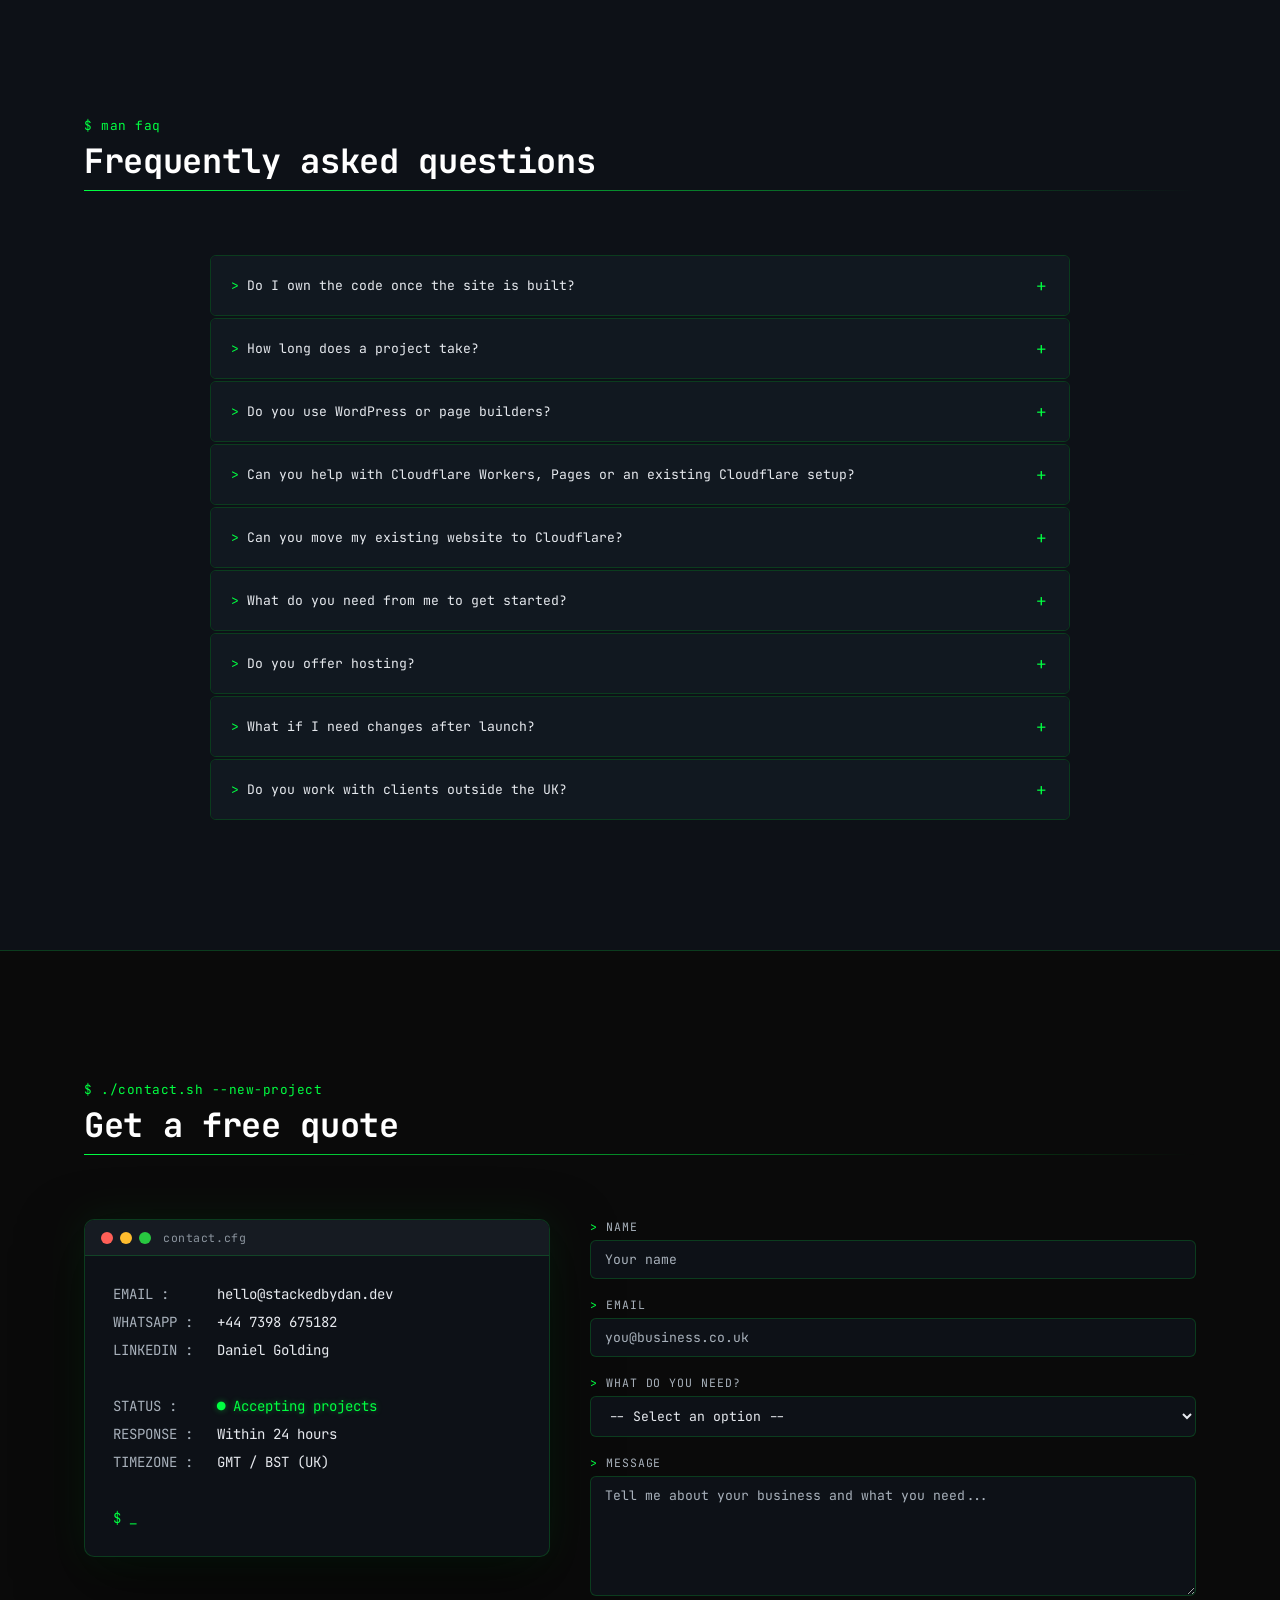
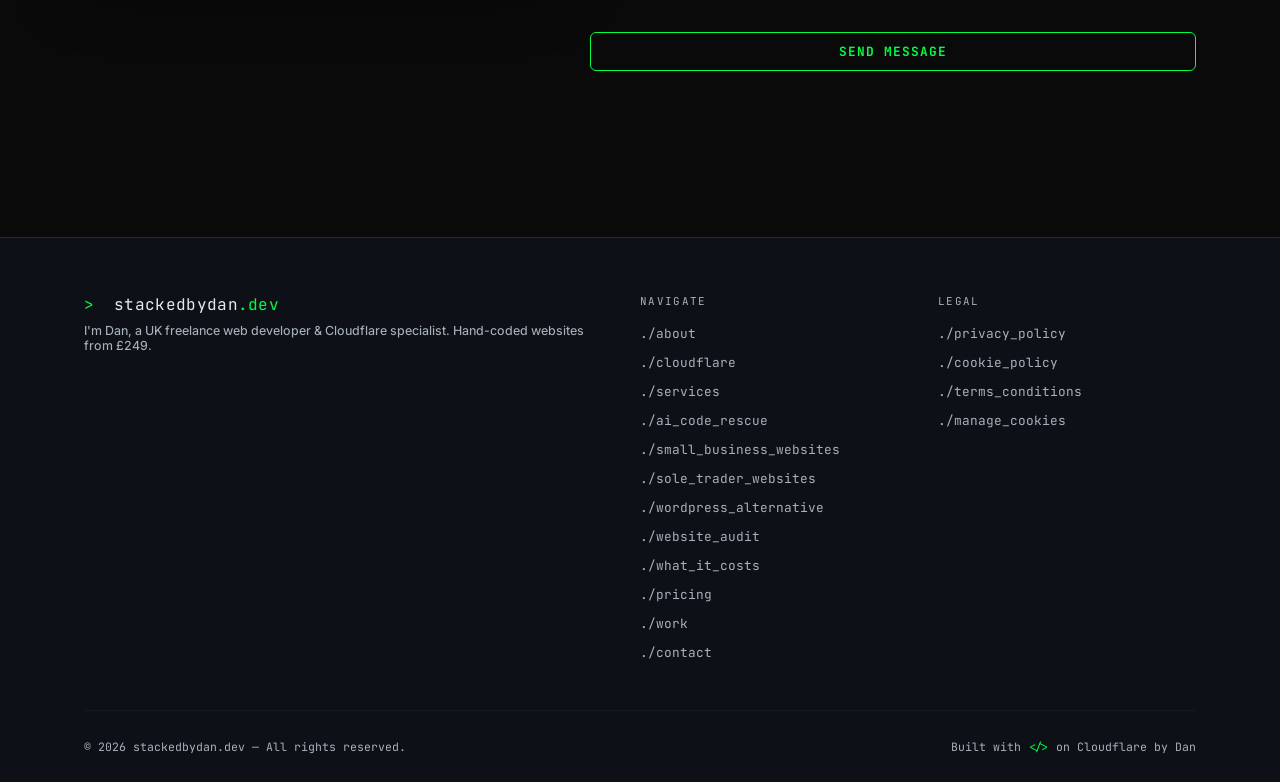
==== commit a270fc17: "Correct the product count and make the contact prefill work Says six products, not three: three publ" ====
--- a/index.html
+++ b/index.html
@@ -422,7 +422,7 @@
             <a href="/cloudflare-developer" class="btn btn-ghost">Cloudflare work &rarr;</a>
           </div>
           <ul class="hero-proof">
-            <li><span class="accent">&#10003;</span> 3 live products built and running</li>
+            <li><span class="accent">&#10003;</span> 6 products built and shipped</li>
             <li><span class="accent">&#10003;</span> 10+ years shipping production systems</li>
             <li><span class="accent">&#10003;</span> Reply within 24 hours</li>
           </ul>
@@ -483,7 +483,7 @@
 
           <div class="about-content">
             <div class="about-text reveal">
-              <p><span class="accent">&gt;</span> I'm Dan, a UK-based full stack developer with <span class="highlight">10+ years building production systems</span>. I've designed, built and shipped three live products of my own, and through StackedByDan I bring that same standard to small businesses and teams who need something built properly.</p>
+              <p><span class="accent">&gt;</span> I'm Dan, a UK-based full stack developer with <span class="highlight">10+ years building production systems</span>. I've designed, built and shipped six products of my own: three public, and three platforms running day to day at a managed service provider. Through StackedByDan I bring that same standard to small businesses and teams who need something built properly.</p>
               <p><span class="accent">&gt;</span> For small businesses, that means a website that loads in a blink, ranks well and never needs a plugin update. For technical teams, it means <span class="highlight">production web apps and APIs</span>, hosted wherever suits the job: Linux servers, Microsoft Azure, DigitalOcean or Cloudflare's edge with Workers, Pages, D1, KV and R2.</p>
               <p><span class="accent">&gt;</span> You deal with me directly from first message to launch. No account managers, no outsourcing, no jargon.</p>
             </div>
@@ -1038,6 +1038,8 @@
                   <option value="Business — £999">Business website: £999 (8–15 pages)</option>
                   <option value="Cloudflare work">Cloudflare work (Workers, Pages, D1, R2, migration)</option>
                   <option value="Bespoke / Custom">Web app, API or something custom</option>
+                  <option value="Moving off WordPress">Moving off WordPress</option>
+                  <option value="AI code to production">AI code to production</option>
                   <option value="Website audit">Audit or speed fix for an existing site</option>
                   <option value="Existing client extra">Extra for a site I built for you</option>
                   <option value="Just a Chat">Just a chat</option>
@@ -1107,6 +1109,6 @@
   </a>
   <button id="back-to-top" aria-label="Back to top" title="Back to top">[ &uarr; top ]</button>
 
-  <script src="/js/main.js?v=20261013e" defer></script>
+  <script src="/js/main.js?v=20261106e" defer></script>
 </body>
 </html>
